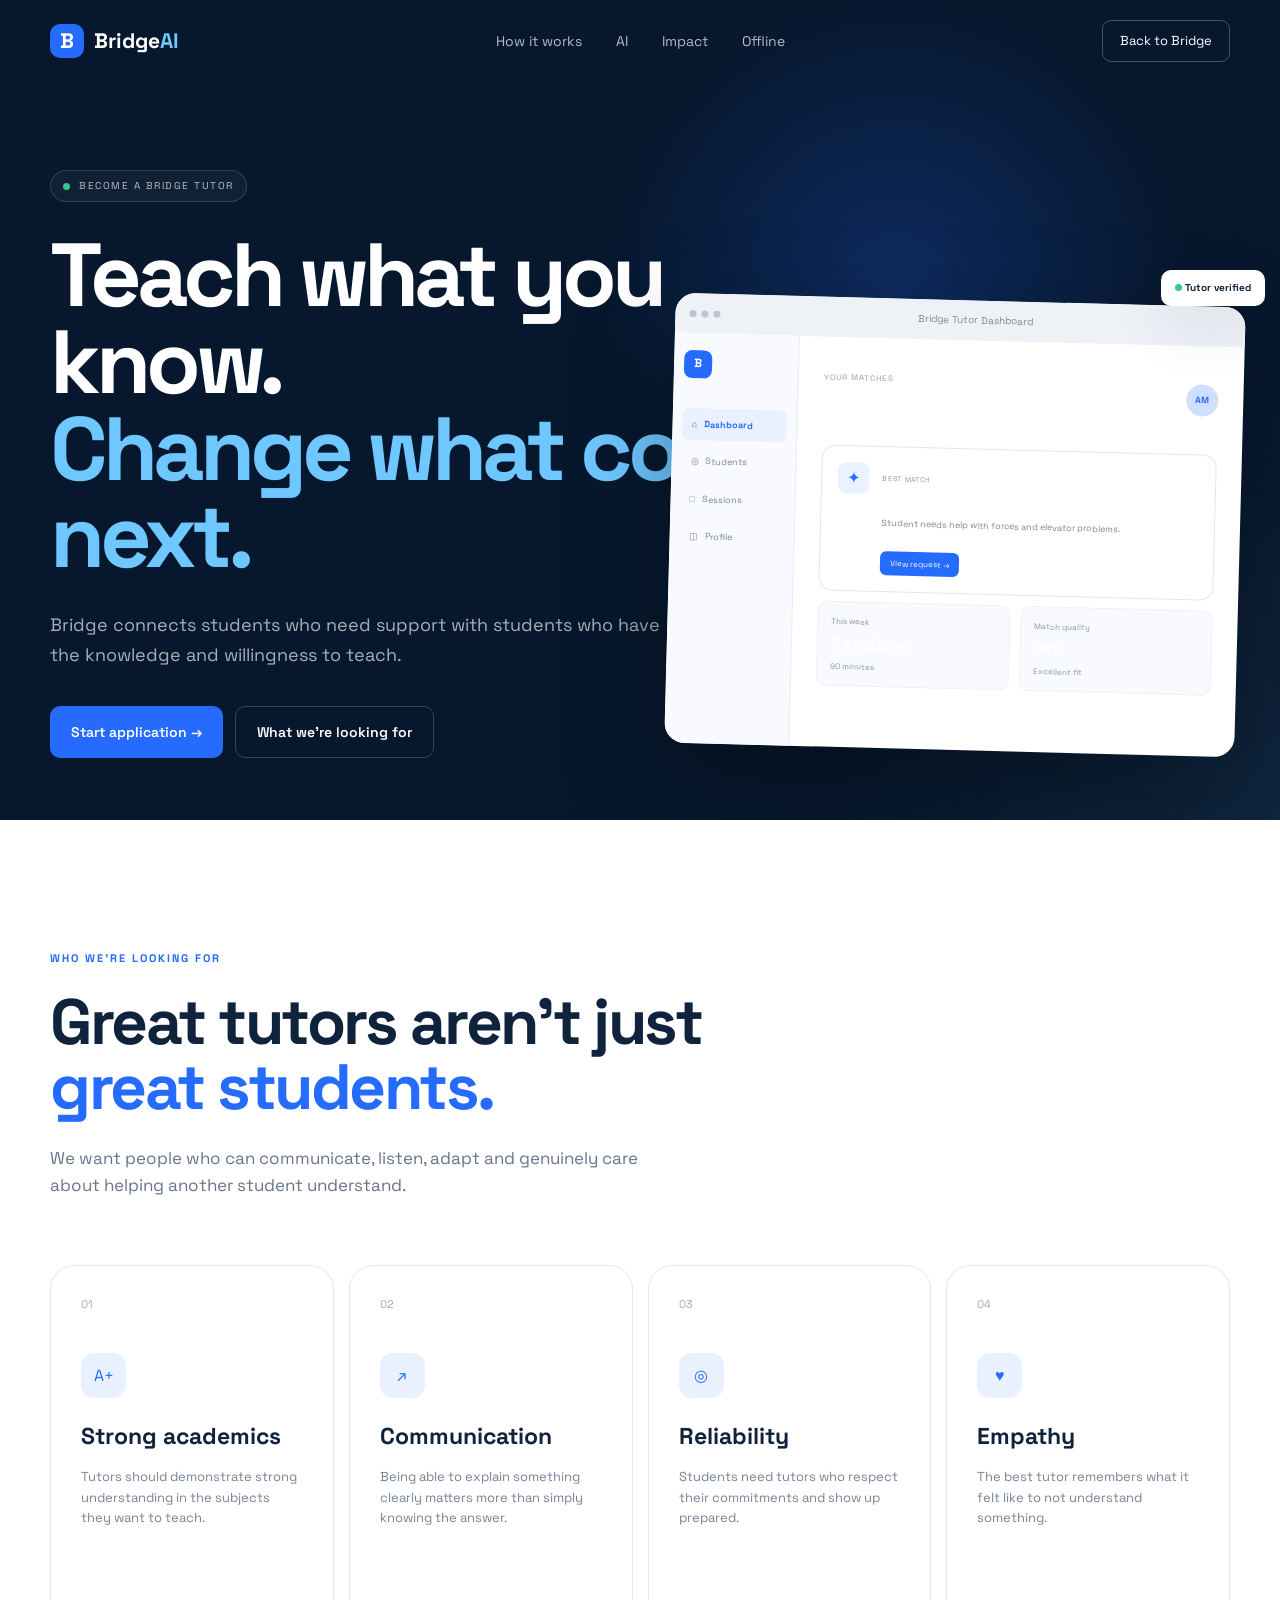
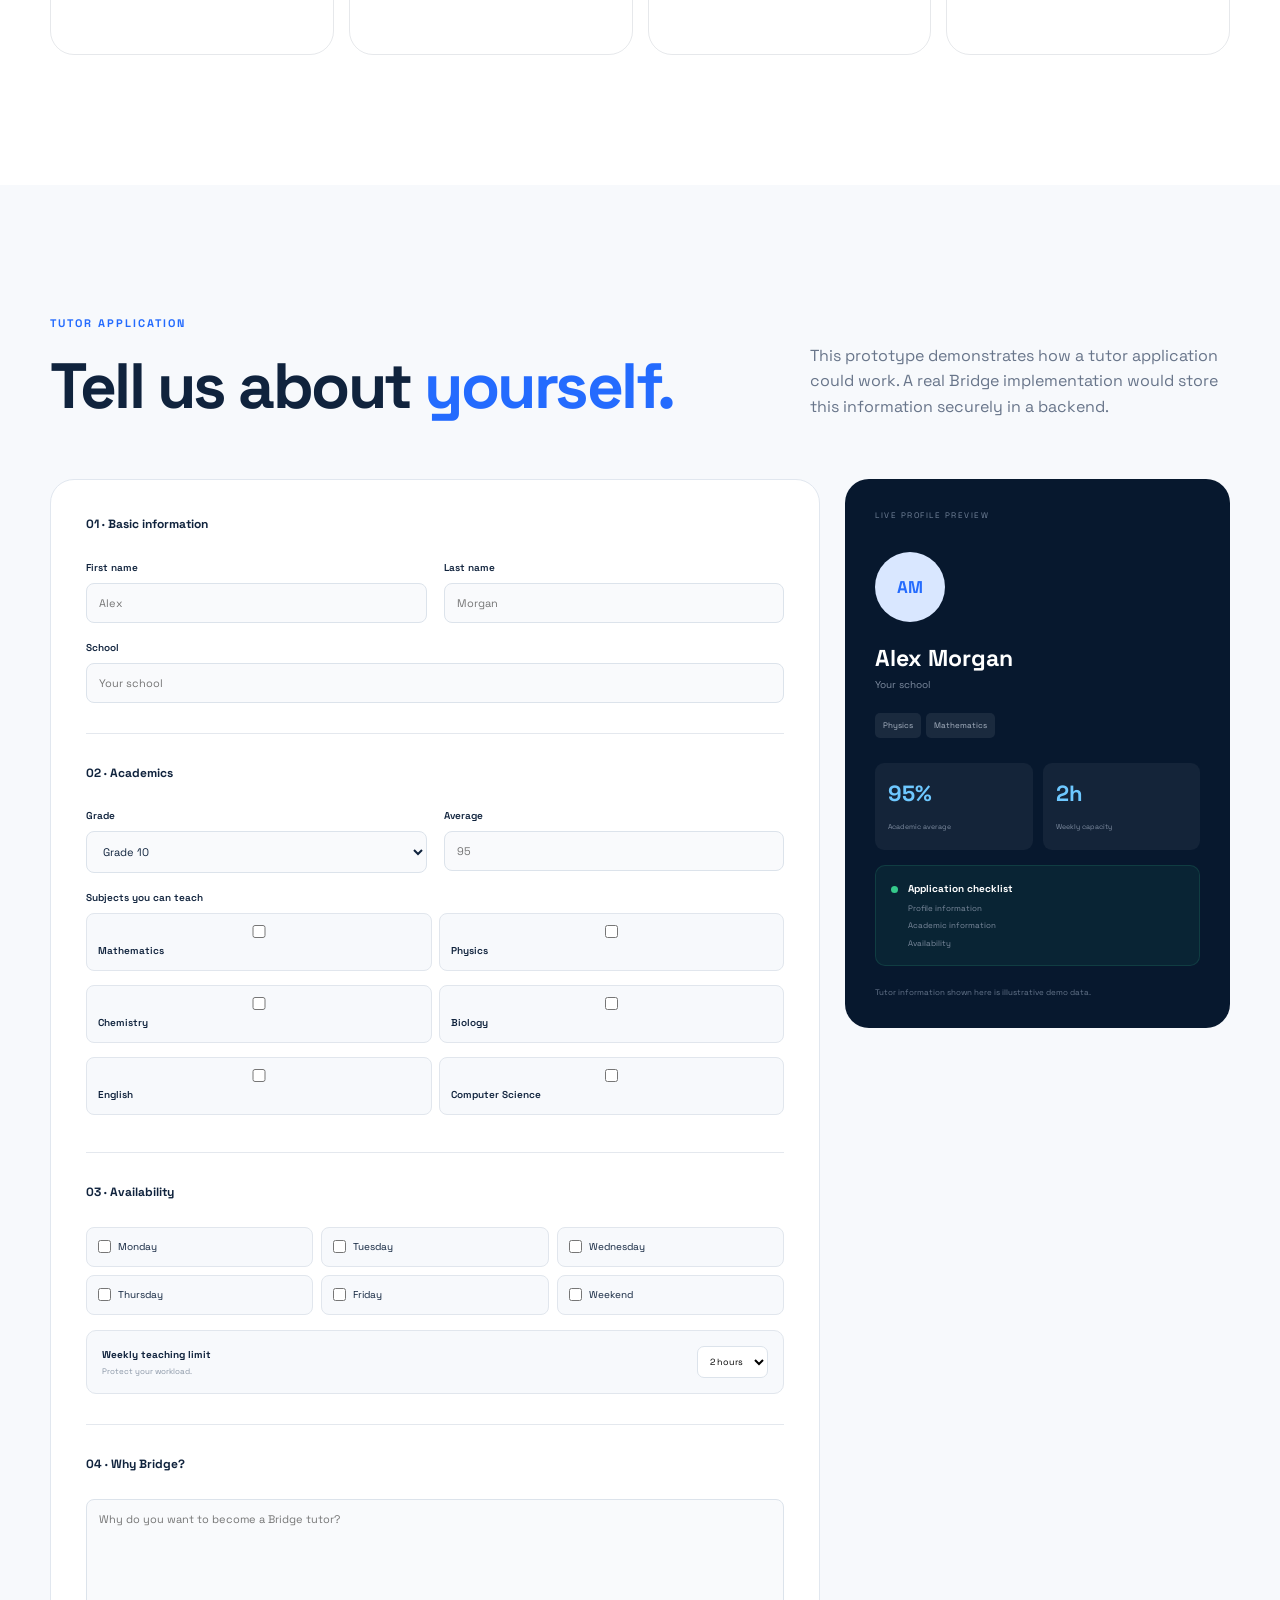
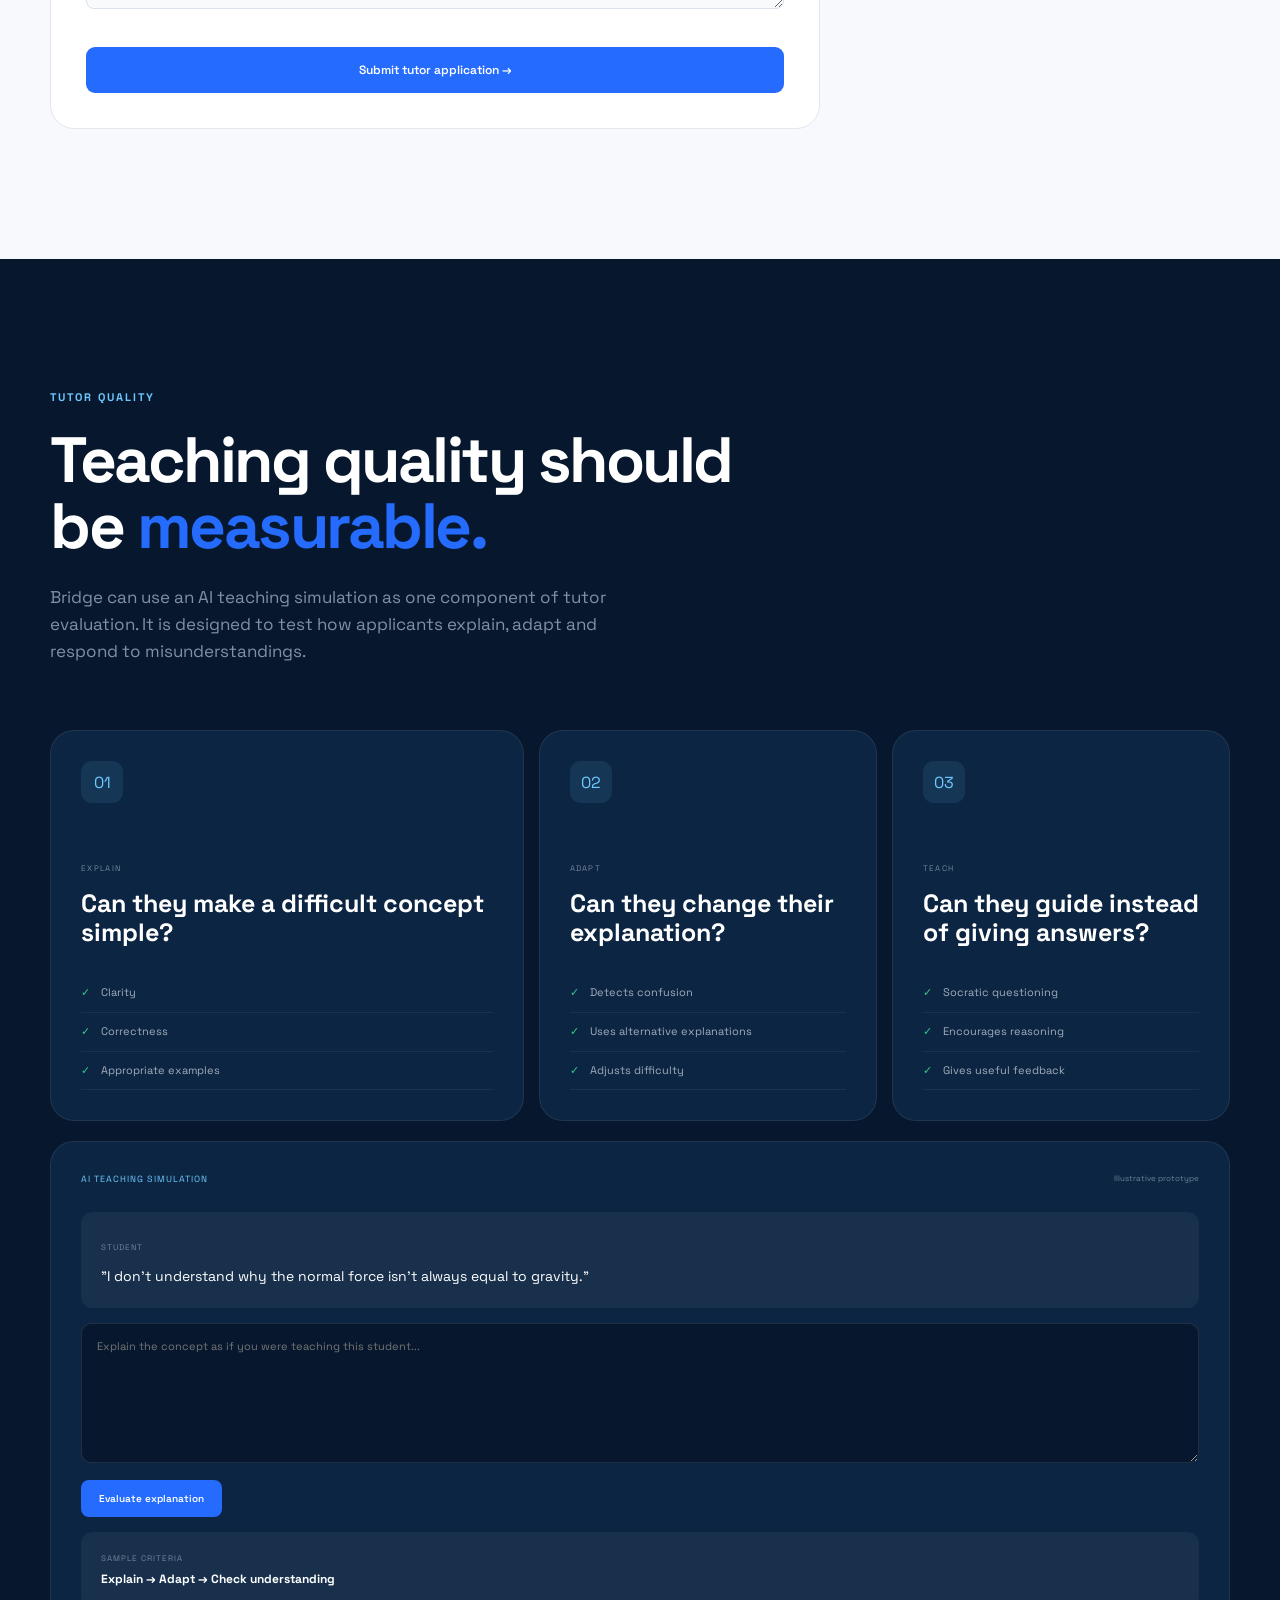
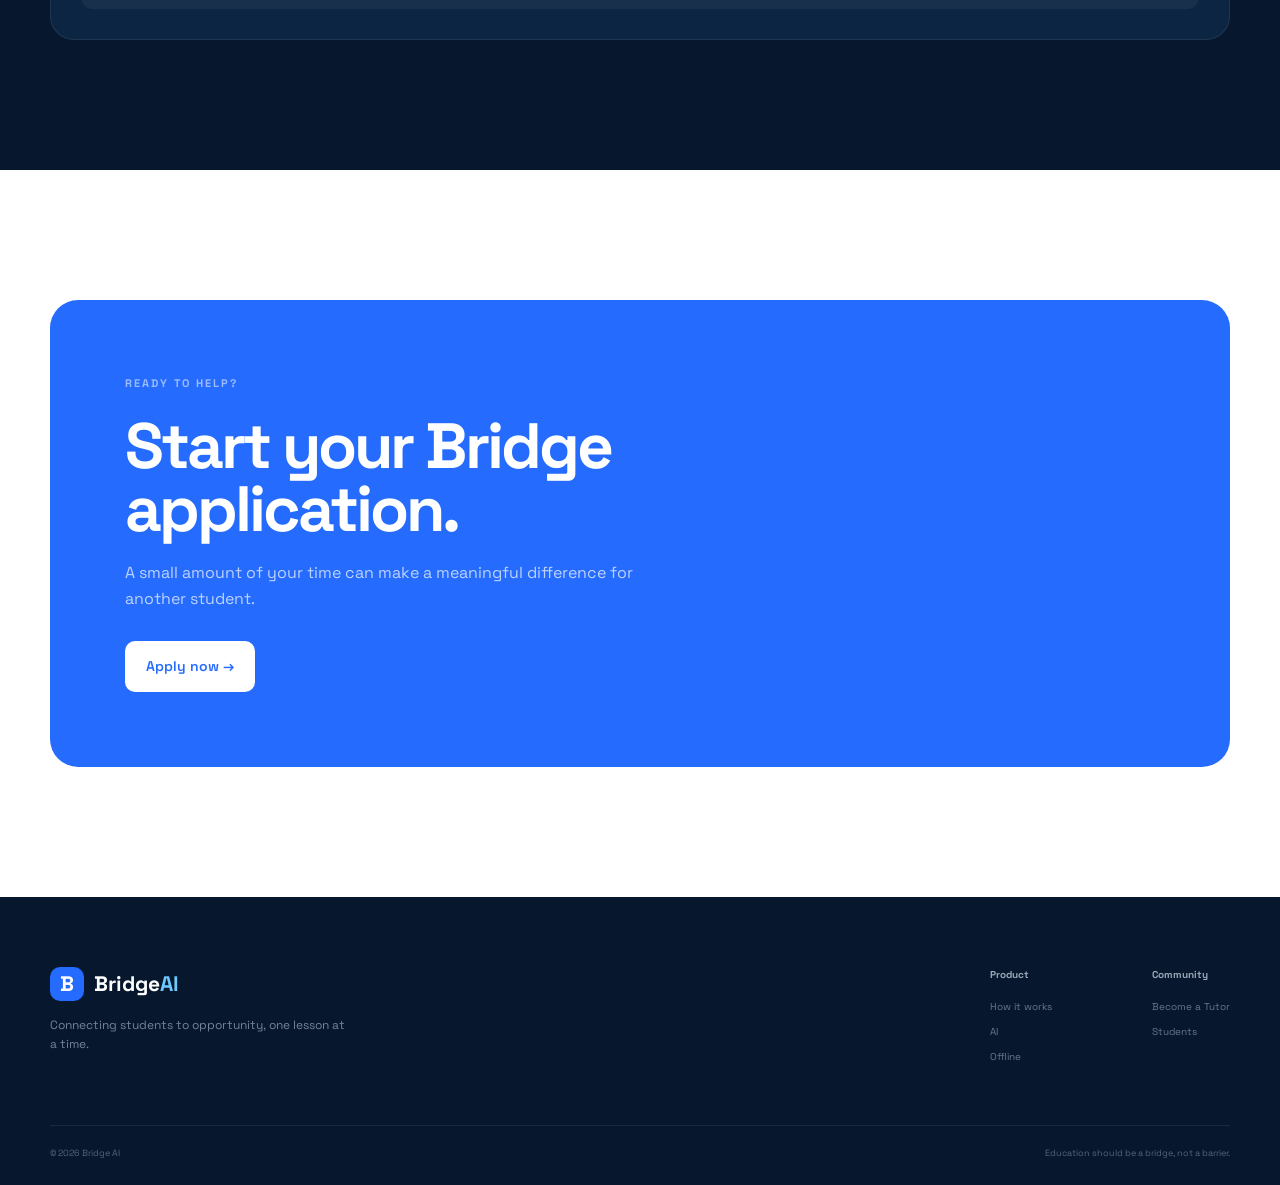
==== tutor.html @ e354f6a2 "v3" ====
<!DOCTYPE html>
<html lang="en">

<head>

    <meta charset="UTF-8">
    <meta
        name="viewport"
        content="width=device-width, initial-scale=1.0"
    >

    <title>Become a Bridge Tutor</title>

    <link
        rel="preconnect"
        href="https://fonts.googleapis.com"
    >

    <link
        rel="preconnect"
        href="https://fonts.gstatic.com"
        crossorigin
    >

    <link
        href="https://fonts.googleapis.com/css2?family=Space+Grotesk:wght@400;500;600;700&display=swap"
        rel="stylesheet"
    >

    <link rel="stylesheet" href="style.css">

</head>


<body class="tutor-page">


<!-- NAVBAR -->

<nav class="navbar">

    <div class="nav-container">

        <a href="index.html" class="logo">

            <div class="logo-mark">
                B
            </div>

            <span>
                Bridge<span class="logo-ai">AI</span>
            </span>

        </a>


        <div class="nav-links">

            <a href="index.html#how">
                How it works
            </a>

            <a href="index.html#ai">
                AI
            </a>

            <a href="index.html#impact">
                Impact
            </a>

            <a href="index.html#offline">
                Offline
            </a>

        </div>


        <a
            href="index.html"
            class="nav-button"
        >
            Back to Bridge
        </a>

    </div>

</nav>


<!-- TUTOR HERO -->

<section class="hero tutor-hero">

    <div class="hero-background"></div>

    <div class="hero-content">

        <div class="eyebrow">

            <span class="eyebrow-dot"></span>

            BECOME A BRIDGE TUTOR

        </div>


        <h1>

            Teach what you know.
            <span>Change what comes next.</span>

        </h1>


        <p class="hero-subtitle">

            Bridge connects students who need support
            with students who have the knowledge and
            willingness to teach.

        </p>


        <div class="hero-buttons">

            <a
                href="#application"
                class="button button-primary"
            >
                Start application →
            </a>

            <a
                href="#requirements"
                class="button button-secondary"
            >
                What we're looking for
            </a>

        </div>

    </div>


    <div class="hero-product">

        <div class="floating-label label-one">

            <span class="green-dot"></span>

            Tutor verified

        </div>


        <div class="app-window">

            <div class="window-header">

                <div class="window-dots">
                    <i></i>
                    <i></i>
                    <i></i>
                </div>

                <span>
                    Bridge Tutor Dashboard
                </span>

                <div></div>

            </div>


            <div class="dashboard">

                <aside class="sidebar">

                    <div class="side-logo">
                        B
                    </div>

                    <div class="side-item active">
                        <span>⌂</span>
                        Dashboard
                    </div>

                    <div class="side-item">
                        <span>◎</span>
                        Students
                    </div>

                    <div class="side-item">
                        <span>□</span>
                        Sessions
                    </div>

                    <div class="side-item">
                        <span>◫</span>
                        Profile
                    </div>

                </aside>


                <main class="dashboard-main">

                    <div class="dashboard-top">

                        <div>

                            <small>
                                YOUR MATCHES
                            </small>

                            <h3>
                                Students you can help
                            </h3>

                        </div>

                        <div class="avatar">
                            AM
                        </div>

                    </div>


                    <div class="question-card">

                        <div class="question-icon">
                            ✦
                        </div>

                        <div>

                            <small>
                                BEST MATCH
                            </small>

                            <h4>
                                Grade 10 Physics
                            </h4>

                            <p>
                                Student needs help with
                                forces and elevator problems.
                            </p>

                        </div>

                        <button>
                            View request →
                        </button>

                    </div>


                    <div class="mini-grid">

                        <div class="mini-card">

                            <span>
                                This week
                            </span>

                            <strong>
                                3 sessions
                            </strong>

                            <small>
                                90 minutes
                            </small>

                        </div>


                        <div class="mini-card">

                            <span>
                                Match quality
                            </span>

                            <strong>
                                94%
                            </strong>

                            <small>
                                Excellent fit
                            </small>

                        </div>

                    </div>

                </main>

            </div>

        </div>

    </div>

</section>


<!-- REQUIREMENTS -->

<section
    id="requirements"
    class="section"
>

    <div class="section-container">

        <div class="section-header">

            <div class="section-label">
                WHO WE'RE LOOKING FOR
            </div>

            <h2>
                Great tutors aren't
                just <span>great students.</span>
            </h2>

            <p>
                We want people who can communicate,
                listen, adapt and genuinely care about
                helping another student understand.
            </p>

        </div>


        <div class="workflow-grid">

            <div class="workflow-card">

                <div class="step-number">
                    01
                </div>

                <div class="workflow-icon">
                    A+
                </div>

                <h3>
                    Strong academics
                </h3>

                <p>
                    Tutors should demonstrate strong
                    understanding in the subjects they
                    want to teach.
                </p>

            </div>


            <div class="workflow-card">

                <div class="step-number">
                    02
                </div>

                <div class="workflow-icon">
                    ↗
                </div>

                <h3>
                    Communication
                </h3>

                <p>
                    Being able to explain something
                    clearly matters more than simply
                    knowing the answer.
                </p>

            </div>


            <div class="workflow-card">

                <div class="step-number">
                    03
                </div>

                <div class="workflow-icon">
                    ◎
                </div>

                <h3>
                    Reliability
                </h3>

                <p>
                    Students need tutors who respect
                    their commitments and show up
                    prepared.
                </p>

            </div>


            <div class="workflow-card">

                <div class="step-number">
                    04
                </div>

                <div class="workflow-icon">
                    ♥
                </div>

                <h3>
                    Empathy
                </h3>

                <p>
                    The best tutor remembers what it
                    felt like to not understand something.
                </p>

            </div>

        </div>

    </div>

</section>


<!-- APPLICATION -->

<section
    id="application"
    class="section"
    style="background:#f7f9fc;"
>

    <div class="section-container">

        <div class="split-heading">

            <div>

                <div class="section-label">
                    TUTOR APPLICATION
                </div>

                <h2>
                    Tell us about
                    <span>yourself.</span>
                </h2>

            </div>

            <p>
                This prototype demonstrates how a tutor
                application could work. A real Bridge
                implementation would store this information
                securely in a backend.
            </p>

        </div>


        <div class="tutor-application-layout">

            <form
                id="tutorForm"
                class="application-form"
            >

                <div class="form-section">

                    <div class="form-title">
                        01 · Basic information
                    </div>


                    <div class="form-grid">

                        <div class="form-field">

                            <label>
                                First name
                            </label>

                            <input
                                id="firstName"
                                type="text"
                                placeholder="Alex"
                                required
                            >

                        </div>


                        <div class="form-field">

                            <label>
                                Last name
                            </label>

                            <input
                                id="lastName"
                                type="text"
                                placeholder="Morgan"
                                required
                            >

                        </div>


                        <div class="form-field full">

                            <label>
                                School
                            </label>

                            <input
                                id="school"
                                type="text"
                                placeholder="Your school"
                                required
                            >

                        </div>

                    </div>

                </div>


                <div class="form-section">

                    <div class="form-title">
                        02 · Academics
                    </div>


                    <div class="form-grid">

                        <div class="form-field">

                            <label>
                                Grade
                            </label>

                            <select id="grade">

                                <option>
                                    Grade 9
                                </option>

                                <option selected>
                                    Grade 10
                                </option>

                                <option>
                                    Grade 11
                                </option>

                                <option>
                                    Grade 12
                                </option>

                                <option>
                                    University
                                </option>

                            </select>

                        </div>


                        <div class="form-field">

                            <label>
                                Average
                            </label>

                            <input
                                id="average"
                                type="number"
                                min="0"
                                max="100"
                                placeholder="95"
                                required
                            >

                        </div>


                        <div class="form-field full">

                            <label>
                                Subjects you can teach
                            </label>

                            <div class="checkbox-grid">

                                <label class="check">
                                    <input
                                        type="checkbox"
                                        value="Mathematics"
                                    >
                                    Mathematics
                                </label>

                                <label class="check">
                                    <input
                                        type="checkbox"
                                        value="Physics"
                                    >
                                    Physics
                                </label>

                                <label class="check">
                                    <input
                                        type="checkbox"
                                        value="Chemistry"
                                    >
                                    Chemistry
                                </label>

                                <label class="check">
                                    <input
                                        type="checkbox"
                                        value="Biology"
                                    >
                                    Biology
                                </label>

                                <label class="check">
                                    <input
                                        type="checkbox"
                                        value="English"
                                    >
                                    English
                                </label>

                                <label class="check">
                                    <input
                                        type="checkbox"
                                        value="Computer Science"
                                    >
                                    Computer Science
                                </label>

                            </div>

                        </div>

                    </div>

                </div>


                <div class="form-section">

                    <div class="form-title">
                        03 · Availability
                    </div>


                    <div class="availability-grid">

                        <label class="availability">
                            <input type="checkbox">
                            <span>Monday</span>
                        </label>

                        <label class="availability">
                            <input type="checkbox">
                            <span>Tuesday</span>
                        </label>

                        <label class="availability">
                            <input type="checkbox">
                            <span>Wednesday</span>
                        </label>

                        <label class="availability">
                            <input type="checkbox">
                            <span>Thursday</span>
                        </label>

                        <label class="availability">
                            <input type="checkbox">
                            <span>Friday</span>
                        </label>

                        <label class="availability">
                            <input type="checkbox">
                            <span>Weekend</span>
                        </label>

                    </div>


                    <div class="limit-box">

                        <div>
                            <strong>
                                Weekly teaching limit
                            </strong>

                            <span>
                                Protect your workload.
                            </span>
                        </div>

                        <select id="weeklyLimit">

                            <option>
                                1 hour
                            </option>

                            <option selected>
                                2 hours
                            </option>

                            <option>
                                3 hours
                            </option>

                            <option>
                                5 hours
                            </option>

                        </select>

                    </div>

                </div>


                <div class="form-section">

                    <div class="form-title">
                        04 · Why Bridge?
                    </div>

                    <textarea
                        id="motivation"
                        rows="6"
                        placeholder="Why do you want to become a Bridge tutor?"
                        required
                    ></textarea>

                </div>


                <button
                    type="submit"
                    class="submit-button"
                >
                    Submit tutor application →
                </button>

            </form>


            <!-- LIVE PROFILE -->

            <aside class="profile-preview">

                <div class="preview-label">
                    LIVE PROFILE PREVIEW
                </div>


                <div class="preview-avatar">
                    AM
                </div>


                <h3 id="previewName">
                    Alex Morgan
                </h3>

                <p id="previewSchool">
                    Your school
                </p>


                <div class="preview-tags">

                    <span>
                        Physics
                    </span>

                    <span>
                        Mathematics
                    </span>

                </div>


                <div class="preview-stats">

                    <div>
                        <strong id="previewAverage">
                            95%
                        </strong>

                        <span>
                            Academic average
                        </span>
                    </div>


                    <div>
                        <strong>
                            2h
                        </strong>

                        <span>
                            Weekly capacity
                        </span>
                    </div>

                </div>


                <div class="verification-box">

                    <span class="green-dot"></span>

                    <div>

                        <strong>
                            Application checklist
                        </strong>

                        <small>
                            Profile information
                        </small>

                        <small>
                            Academic information
                        </small>

                        <small>
                            Availability
                        </small>

                    </div>

                </div>


                <div class="preview-note">

                    Tutor information shown here is
                    illustrative demo data.

                </div>

            </aside>

        </div>

    </div>

</section>


<!-- AI ASSESSMENT -->

<section class="ai-section section">

    <div class="section-container">

        <div class="section-header">

            <div class="section-label">
                TUTOR QUALITY
            </div>

            <h2>
                Teaching quality
                should be <span>measurable.</span>
            </h2>

            <p>
                Bridge can use an AI teaching simulation
                as one component of tutor evaluation.
                It is designed to test how applicants explain,
                adapt and respond to misunderstandings.
            </p>

        </div>


        <div class="ai-grid">

            <div class="ai-card">

                <div class="ai-card-icon">
                    01
                </div>

                <small>
                    EXPLAIN
                </small>

                <h3>
                    Can they make a difficult concept simple?
                </h3>

                <ul class="feature-list">

                    <li>
                        Clarity
                    </li>

                    <li>
                        Correctness
                    </li>

                    <li>
                        Appropriate examples
                    </li>

                </ul>

            </div>


            <div class="ai-card">

                <div class="ai-card-icon">
                    02
                </div>

                <small>
                    ADAPT
                </small>

                <h3>
                    Can they change their explanation?
                </h3>

                <ul class="feature-list">

                    <li>
                        Detects confusion
                    </li>

                    <li>
                        Uses alternative explanations
                    </li>

                    <li>
                        Adjusts difficulty
                    </li>

                </ul>

            </div>


            <div class="ai-card">

                <div class="ai-card-icon">
                    03
                </div>

                <small>
                    TEACH
                </small>

                <h3>
                    Can they guide instead of giving answers?
                </h3>

                <ul class="feature-list">

                    <li>
                        Socratic questioning
                    </li>

                    <li>
                        Encourages reasoning
                    </li>

                    <li>
                        Gives useful feedback
                    </li>

                </ul>

            </div>

        </div>


        <div class="tutor-simulation">

            <div class="simulation-header">

                <span>
                    AI TEACHING SIMULATION
                </span>

                <small>
                    Illustrative prototype
                </small>

            </div>


            <div class="simulation-question">

                <small>
                    STUDENT
                </small>

                <p>
                    "I don't understand why the normal force
                    isn't always equal to gravity."
                </p>

            </div>


            <div class="simulation-input">

                <textarea
                    id="teachingAnswer"
                    placeholder="Explain the concept as if you were teaching this student..."
                ></textarea>

                <button id="evaluateTeaching">
                    Evaluate explanation
                </button>

            </div>


            <div
                id="evaluationResult"
                class="evaluation-result"
            >

                <div>
                    <span>
                        SAMPLE CRITERIA
                    </span>

                    <strong>
                        Explain → Adapt → Check understanding
                    </strong>
                </div>

            </div>

        </div>

    </div>

</section>


<!-- FINAL CTA -->

<section class="tutor-cta section">

    <div class="section-container">

        <div class="cta-box">

            <div class="cta-content">

                <div class="section-label">
                    READY TO HELP?
                </div>

                <h2>
                    Start your
                    <span>Bridge application.</span>
                </h2>

                <p>
                    A small amount of your time can make
                    a meaningful difference for another student.
                </p>

                <a
                    href="#application"
                    class="button button-light"
                >
                    Apply now →
                </a>

            </div>

        </div>

    </div>

</section>


<footer>

    <div class="footer-container">

        <div class="footer-brand">

            <a
                href="index.html"
                class="logo"
            >

                <div class="logo-mark">
                    B
                </div>

                <span>
                    Bridge<span class="logo-ai">AI</span>
                </span>

            </a>

            <p>
                Connecting students to opportunity,
                one lesson at a time.
            </p>

        </div>


        <div class="footer-links">

            <div>

                <strong>
                    Product
                </strong>

                <a href="index.html#how">
                    How it works
                </a>

                <a href="index.html#ai">
                    AI
                </a>

                <a href="index.html#offline">
                    Offline
                </a>

            </div>


            <div>

                <strong>
                    Community
                </strong>

                <a href="#application">
                    Become a Tutor
                </a>

                <a href="index.html">
                    Students
                </a>

            </div>

        </div>

    </div>


    <div class="footer-bottom">

        <span>
            © 2026 Bridge AI
        </span>

        <span>
            Education should be a bridge, not a barrier.
        </span>

    </div>

</footer>


<script src="tutor.js"></script>

</body>

</html>
---- style.css ----
:root {
    --navy: #07182e;
    --navy-2: #0b2340;
    --blue: #246bfe;
    --blue-light: #e9f1ff;
    --cyan: #6ec8ff;
    --white: #ffffff;
    --off-white: #f6f8fc;
    --gray: #68758a;
    --gray-light: #dfe5ee;
    --green: #35c98b;
    --text: #10233d;
    --border: rgba(15, 35, 60, 0.1);

    --radius: 24px;
    --shadow: 0 20px 60px rgba(8, 28, 55, 0.1);
}

* {
    box-sizing: border-box;
    margin: 0;
    padding: 0;
}

html {
    scroll-behavior: smooth;
}

body {
    font-family: "Space Grotesk", sans-serif;
    color: var(--text);
    background: var(--white);
    line-height: 1.6;
}

a {
    text-decoration: none;
    color: inherit;
}

button {
    font-family: inherit;
}

.section {
    padding: 130px 0;
}

.section-container {
    width: min(1180px, calc(100% - 48px));
    margin: 0 auto;
}

.section-label {
    font-size: 11px;
    font-weight: 700;
    letter-spacing: 2px;
    color: var(--blue);
    margin-bottom: 22px;
}

.section-header {
    max-width: 720px;
    margin-bottom: 65px;
}

.section-header.center {
    text-align: center;
    margin-left: auto;
    margin-right: auto;
}

.section-header h2,
.split-heading h2,
.language-heading h2 {
    font-size: clamp(38px, 5vw, 64px);
    line-height: 1.02;
    letter-spacing: -2.5px;
}

h2 span {
    color: var(--blue);
}

.section-header p {
    margin-top: 25px;
    color: var(--gray);
    font-size: 17px;
    max-width: 600px;
}


/* NAVBAR */

.navbar {
    height: 82px;
    position: absolute;
    width: 100%;
    top: 0;
    z-index: 20;
}

.nav-container {
    width: min(1180px, calc(100% - 48px));
    margin: auto;
    height: 100%;
    display: flex;
    align-items: center;
    justify-content: space-between;
}

.logo {
    display: flex;
    align-items: center;
    gap: 10px;
    font-size: 21px;
    font-weight: 700;
    color: white;
}

.logo-mark {
    width: 34px;
    height: 34px;
    border-radius: 10px;
    display: grid;
    place-items: center;
    background: var(--blue);
    color: white;
    font-weight: 700;
}

.logo-ai {
    color: var(--cyan);
}

.nav-links {
    display: flex;
    gap: 34px;
    color: rgba(255,255,255,.7);
    font-size: 14px;
}

.nav-links a:hover {
    color: white;
}

.nav-button {
    border: 1px solid rgba(255,255,255,.25);
    color: white;
    padding: 10px 17px;
    border-radius: 9px;
    font-size: 13px;
    transition: .2s;
}

.nav-button:hover {
    background: white;
    color: var(--navy);
}


/* HERO */

.hero {
    min-height: 900px;
    position: relative;
    overflow: hidden;
    background: var(--navy);
    color: white;
    padding-top: 170px;
}

.hero-background {
    position: absolute;
    inset: 0;
    opacity: .55;
    background:
        radial-gradient(circle at 70% 35%, rgba(36,107,254,.45), transparent 28%),
        radial-gradient(circle at 100% 100%, rgba(110,200,255,.15), transparent 30%);
}

.hero-content {
    width: min(1180px, calc(100% - 48px));
    margin: auto;
    position: relative;
    z-index: 2;
}

.eyebrow {
    display: inline-flex;
    align-items: center;
    gap: 9px;
    padding: 7px 12px;
    border-radius: 100px;
    border: 1px solid rgba(255,255,255,.15);
    background: rgba(255,255,255,.04);
    font-size: 10px;
    letter-spacing: 1.5px;
    color: rgba(255,255,255,.7);
}

.eyebrow-dot,
.green-dot {
    width: 7px;
    height: 7px;
    border-radius: 50%;
    background: var(--green);
    display: inline-block;
}

.hero h1 {
    font-size: clamp(58px, 7vw, 92px);
    max-width: 850px;
    line-height: .97;
    letter-spacing: -5px;
    margin: 30px 0;
}

.hero h1 span {
    color: var(--cyan);
    display: block;
}

.hero-subtitle {
    max-width: 610px;
    color: rgba(255,255,255,.65);
    font-size: 18px;
    line-height: 1.7;
}

.hero-buttons {
    display: flex;
    gap: 12px;
    margin-top: 35px;
}

.button {
    display: inline-flex;
    align-items: center;
    gap: 12px;
    padding: 14px 21px;
    border-radius: 10px;
    font-weight: 600;
    font-size: 14px;
    transition: .2s;
}

.button-primary {
    background: var(--blue);
    color: white;
}

.button-primary:hover {
    transform: translateY(-2px);
    box-shadow: 0 10px 30px rgba(36,107,254,.35);
}

.button-secondary {
    border: 1px solid rgba(255,255,255,.18);
    color: white;
}

.button-secondary:hover {
    background: rgba(255,255,255,.08);
}

.hero-stats {
    display: flex;
    gap: 45px;
    margin-top: 75px;
}

.hero-stats div {
    display: flex;
    flex-direction: column;
}

.hero-stats strong {
    font-size: 22px;
}

.hero-stats span {
    color: rgba(255,255,255,.45);
    font-size: 11px;
    margin-top: 3px;
}


/* HERO PRODUCT */

.hero-product {
    position: absolute;
    z-index: 3;
    width: 570px;
    right: max(40px, calc((100vw - 1180px) / 2 - 40px));
    top: 300px;
}

.app-window {
    border-radius: 20px;
    overflow: hidden;
    background: white;
    box-shadow: 0 35px 100px rgba(0,0,0,.35);
    transform: rotate(1.5deg);
}

.window-header {
    height: 40px;
    background: #eef2f7;
    display: flex;
    align-items: center;
    justify-content: space-between;
    padding: 0 14px;
    color: #7b8798;
    font-size: 10px;
}

.window-dots {
    display: flex;
    gap: 5px;
}

.window-dots i {
    width: 7px;
    height: 7px;
    border-radius: 50%;
    background: #bbc4d0;
}

.dashboard {
    display: flex;
    min-height: 410px;
}

.sidebar {
    width: 125px;
    background: #f8faff;
    border-right: 1px solid #e8edf3;
    padding: 17px 10px;
}

.side-logo {
    width: 28px;
    height: 28px;
    background: var(--blue);
    border-radius: 8px;
    color: white;
    display: grid;
    place-items: center;
    font-size: 12px;
    font-weight: bold;
    margin-bottom: 30px;
}

.side-item {
    padding: 9px;
    display: flex;
    gap: 7px;
    align-items: center;
    font-size: 9px;
    color: #788497;
    margin-bottom: 5px;
    border-radius: 7px;
}

.side-item.active {
    color: var(--blue);
    background: #e9f1ff;
    font-weight: bold;
}

.dashboard-main {
    padding: 25px;
    flex: 1;
}

.dashboard-top {
    display: flex;
    justify-content: space-between;
    align-items: center;
}

.dashboard-top small {
    font-size: 8px;
    letter-spacing: 1px;
    color: #96a0af;
}

.dashboard-top h3 {
    font-size: 19px;
    margin-top: 2px;
}

.avatar {
    width: 32px;
    height: 32px;
    border-radius: 50%;
    background: #cfe0ff;
    color: var(--blue);
    display: grid;
    place-items: center;
    font-size: 9px;
    font-weight: bold;
}

.question-card {
    margin-top: 25px;
    border: 1px solid #dfe7f3;
    border-radius: 14px;
    padding: 16px;
    display: grid;
    grid-template-columns: 34px 1fr;
    gap: 10px;
}

.question-icon {
    width: 31px;
    height: 31px;
    border-radius: 8px;
    background: #eaf1ff;
    color: var(--blue);
    display: grid;
    place-items: center;
}

.question-card small {
    font-size: 7px;
    color: #8d99aa;
    letter-spacing: .7px;
}

.question-card h4 {
    font-size: 13px;
    margin-top: 3px;
}

.question-card p {
    font-size: 9px;
    color: #7b8798;
    margin-top: 4px;
}

.question-card button {
    grid-column: 2;
    margin-top: 10px;
    border: 0;
    background: var(--blue);
    color: white;
    padding: 7px 10px;
    border-radius: 6px;
    font-size: 8px;
    width: fit-content;
}

.mini-grid {
    display: grid;
    grid-template-columns: 1fr 1fr;
    gap: 10px;
    margin-top: 10px;
}

.mini-card {
    background: #f8faff;
    border: 1px solid #edf1f6;
    border-radius: 10px;
    padding: 13px;
}

.mini-card span,
.mini-card small {
    display: block;
    color: #8b96a5;
    font-size: 8px;
}

.mini-card strong {
    display: block;
    margin: 4px 0;
    font-size: 15px;
}

.floating-label {
    position: absolute;
    background: white;
    color: var(--text);
    padding: 10px 14px;
    border-radius: 10px;
    box-shadow: var(--shadow);
    font-size: 10px;
    font-weight: bold;
    z-index: 5;
}

.label-one {
    right: -25px;
    top: -30px;
}


/* PROBLEM */

.problem {
    background: var(--off-white);
}

.problem-grid {
    display: grid;
    grid-template-columns: 1fr 1fr;
    gap: 100px;
}

.problem-grid h2 {
    font-size: clamp(40px, 5vw, 62px);
    line-height: 1.03;
    letter-spacing: -3px;
}

.problem-grid h2 span {
    display: block;
    color: var(--blue);
}

.problem-text {
    padding-top: 10px;
    color: var(--gray);
    font-size: 16px;
}

.problem-text p {
    margin-bottom: 22px;
}

.stat-strip {
    border-top: 1px solid #dce3ec;
    margin-top: 80px;
    padding-top: 30px;
    display: grid;
    grid-template-columns: repeat(3, 1fr);
}

.big-stat {
    display: flex;
    flex-direction: column;
    border-right: 1px solid #dce3ec;
    padding-left: 20px;
}

.big-stat:first-child {
    padding-left: 0;
}

.big-stat:last-child {
    border: 0;
}

.big-stat strong {
    font-size: 38px;
    letter-spacing: -1px;
}

.big-stat span {
    color: var(--gray);
    font-size: 12px;
}


/* WORKFLOW */

.workflow {
    background: white;
}

.workflow-grid {
    display: grid;
    grid-template-columns: repeat(4, 1fr);
    gap: 15px;
}

.workflow-card {
    padding: 30px;
    border: 1px solid var(--border);
    border-radius: var(--radius);
    min-height: 390px;
    transition: .2s;
}

.workflow-card:hover {
    transform: translateY(-5px);
    box-shadow: var(--shadow);
}

.workflow-card.featured {
    background: var(--navy);
    color: white;
}

.step-number {
    font-size: 11px;
    color: #9ba7b7;
}

.workflow-icon {
    margin-top: 40px;
    width: 45px;
    height: 45px;
    border-radius: 13px;
    display: grid;
    place-items: center;
    background: var(--blue-light);
    color: var(--blue);
}

.featured .workflow-icon {
    background: rgba(255,255,255,.1);
}

.workflow-card h3 {
    margin-top: 20px;
    font-size: 23px;
}

.workflow-card > p {
    color: #778397;
    font-size: 13px;
    margin-top: 12px;
}

.featured > p {
    color: rgba(255,255,255,.6);
}

.workflow-example {
    margin-top: 28px;
    border-top: 1px solid var(--border);
    padding-top: 15px;
}

.featured .workflow-example {
    border-color: rgba(255,255,255,.12);
}

.workflow-example small {
    color: #8b97a9;
    display: block;
    font-size: 8px;
    letter-spacing: 1px;
}

.workflow-example strong {
    display: block;
    font-size: 11px;
    margin-top: 5px;
}

.match-score {
    margin-top: 35px;
    display: flex;
    justify-content: space-between;
    align-items: center;
}

.match-score span {
    color: rgba(255,255,255,.55);
    font-size: 10px;
}

.match-score strong {
    font-size: 35px;
    color: var(--cyan);
}


/* MATCHING */

.matching {
    background: #f7f9fc;
}

.split-heading {
    display: grid;
    grid-template-columns: 1fr 420px;
    gap: 100px;
    align-items: end;
    margin-bottom: 60px;
}

.split-heading p {
    color: var(--gray);
    font-size: 16px;
}

.matching-layout {
    display: grid;
    grid-template-columns: 1fr 1.1fr;
    gap: 50px;
}

.matching-factors {
    border-top: 1px solid var(--border);
}

.factor {
    display: grid;
    grid-template-columns: 40px 1fr auto;
    gap: 15px;
    align-items: center;
    padding: 20px 0;
    border-bottom: 1px solid var(--border);
}

.factor-number {
    color: #9ca8b8;
    font-size: 11px;
}

.factor strong {
    font-size: 14px;
}

.factor p {
    color: var(--gray);
    font-size: 11px;
    margin-top: 2px;
}

.factor b {
    font-size: 9px;
    color: var(--blue);
    padding: 5px 8px;
    border-radius: 50px;
    background: var(--blue-light);
}

.factor.active {
    padding-left: 14px;
    padding-right: 14px;
    background: white;
    border-radius: 12px;
    margin: 4px 0;
    box-shadow: 0 8px 30px rgba(0,0,0,.04);
}

.match-dashboard {
    background: var(--navy);
    color: white;
    padding: 28px;
    border-radius: var(--radius);
    box-shadow: var(--shadow);
}

.match-dashboard-header {
    display: flex;
    justify-content: space-between;
    align-items: start;
    margin-bottom: 25px;
}

.match-dashboard-header small {
    color: #8190a3;
    font-size: 8px;
    letter-spacing: 1px;
}

.match-dashboard-header h3 {
    font-size: 20px;
    margin-top: 4px;
}

.request-status {
    font-size: 8px;
    color: var(--green);
    border: 1px solid rgba(53,201,139,.3);
    padding: 6px 9px;
    border-radius: 50px;
}

.tutor-result {
    display: grid;
    grid-template-columns: 40px 1fr 55px;
    gap: 12px;
    align-items: center;
    padding: 14px;
    margin-top: 9px;
    border: 1px solid rgba(255,255,255,.08);
    border-radius: 11px;
}

.tutor-result.best {
    background: rgba(255,255,255,.07);
    border-color: rgba(110,200,255,.3);
}

.tutor-avatar {
    width: 38px;
    height: 38px;
    border-radius: 50%;
    display: grid;
    place-items: center;
    background: #d5e4ff;
    color: var(--blue);
    font-size: 9px;
    font-weight: bold;
}

.avatar-two {
    background: #d9f4e9;
    color: #16855b;
}

.avatar-three {
    background: #f4e2cf;
    color: #9a5d23;
}

.tutor-info strong {
    display: block;
    font-size: 12px;
}

.tutor-info > span {
    display: block;
    color: #8390a3;
    font-size: 9px;
    margin-top: 2px;
}

.tutor-tags {
    display: flex;
    flex-wrap: wrap;
    gap: 4px;
    margin-top: 6px;
}

.tutor-tags i {
    font-style: normal;
    font-size: 7px;
    padding: 3px 5px;
    border-radius: 4px;
    background: rgba(255,255,255,.07);
    color: #98a6b7;
}

.score {
    text-align: right;
}

.score strong {
    display: block;
    color: var(--cyan);
    font-size: 17px;
}

.score span {
    color: #6f7c8f;
    font-size: 8px;
}

.allocation {
    margin-top: 18px;
    display: flex;
    justify-content: space-between;
    border-top: 1px solid rgba(255,255,255,.1);
    padding-top: 15px;
}

.allocation span {
    color: #778497;
    font-size: 9px;
}

.allocation strong {
    font-size: 9px;
}


/* AI */

.ai-section {
    background: var(--navy);
    color: white;
}

.ai-section .section-label {
    color: var(--cyan);
}

.ai-section .section-header p {
    color: #8290a3;
}

.ai-grid {
    display: grid;
    grid-template-columns: 1.4fr 1fr 1fr;
    gap: 15px;
}

.ai-card {
    background: #0c2542;
    border: 1px solid rgba(255,255,255,.08);
    border-radius: var(--radius);
    padding: 30px;
    min-height: 390px;
}

.ai-card.large {
    grid-row: span 1;
}

.ai-card-icon {
    width: 42px;
    height: 42px;
    display: grid;
    place-items: center;
    border-radius: 11px;
    background: rgba(110,200,255,.1);
    color: var(--cyan);
    margin-bottom: 50px;
}

.ai-card small {
    font-size: 8px;
    color: #738399;
    letter-spacing: 1.3px;
}

.ai-card h3 {
    font-size: 25px;
    line-height: 1.15;
    margin-top: 10px;
}

.ai-card > p {
    color: #8390a3;
    font-size: 12px;
    margin-top: 12px;
}

.lesson-preview {
    margin-top: 25px;
    border-top: 1px solid rgba(255,255,255,.08);
}

.lesson-preview div {
    display: flex;
    gap: 12px;
    padding: 10px 0;
    border-bottom: 1px solid rgba(255,255,255,.06);
}

.lesson-preview span {
    color: var(--cyan);
    font-size: 9px;
}

.lesson-preview p {
    font-size: 10px;
    color: #a0adbd;
}

.feature-list {
    list-style: none;
    margin-top: 28px;
}

.feature-list li {
    font-size: 11px;
    color: #a2adbc;
    padding: 10px 0;
    border-bottom: 1px solid rgba(255,255,255,.06);
}

.feature-list li::before {
    content: "✓";
    color: var(--green);
    margin-right: 8px;
}

.delta-card {
    margin-top: 15px;
    padding: 40px;
    background: white;
    color: var(--text);
    border-radius: var(--radius);
    display: flex;
    align-items: center;
    justify-content: space-between;
}

.delta-label {
    font-size: 8px;
    letter-spacing: 1.5px;
    color: var(--blue);
}

.delta-card h3 {
    font-size: 24px;
    line-height: 1.2;
    max-width: 500px;
    margin-top: 8px;
}

.delta-visual {
    display: flex;
    align-items: center;
    gap: 18px;
}

.delta-point {
    display: flex;
    flex-direction: column;
}

.delta-point span {
    font-size: 9px;
    color: #8793a3;
}

.delta-point strong {
    font-size: 34px;
}

.delta-line {
    width: 110px;
    height: 3px;
    background: #e3e8ef;
}

.delta-line div {
    width: 100%;
    height: 100%;
    background: var(--blue);
}


/* DEMO */

.demo {
    background: #f7f9fc;
}

.demo-tabs {
    display: flex;
    justify-content: center;
    gap: 5px;
    margin-bottom: 35px;
}

.demo-tab {
    border: 1px solid #dce3ed;
    background: white;
    padding: 10px 20px;
    border-radius: 8px;
    color: #738094;
    cursor: pointer;
    font-size: 12px;
}

.demo-tab.active {
    background: var(--navy);
    color: white;
    border-color: var(--navy);
}

.demo-panel {
    display: none;
    grid-template-columns: 1fr 1fr;
    gap: 70px;
    align-items: center;
    background: white;
    border-radius: var(--radius);
    padding: 60px;
    box-shadow: var(--shadow);
}

.demo-panel.active {
    display: grid;
}

.demo-number {
    color: var(--blue);
    font-size: 11px;
}

.demo-copy h3 {
    font-size: 36px;
    line-height: 1.1;
    letter-spacing: -1px;
    margin-top: 15px;
}

.demo-copy p {
    color: var(--gray);
    margin-top: 18px;
    font-size: 14px;
}

.demo-checks {
    display: grid;
    gap: 8px;
    margin-top: 25px;
}

.demo-checks span {
    font-size: 11px;
    color: #536177;
}

.demo-checks span::first-letter {
    color: var(--green);
}


/* STUDENT INTERFACE */

.student-interface,
.tutor-interface,
.algorithm-interface,
.offline-interface {
    background: #f7f9fc;
    border: 1px solid #e4e9f1;
    border-radius: 18px;
    padding: 25px;
}

.interface-top {
    display: flex;
    justify-content: space-between;
    margin-bottom: 30px;
}

.interface-top span {
    font-weight: 700;
    font-size: 13px;
}

.interface-top small {
    color: #8d99a9;
    font-size: 9px;
}

.student-interface label {
    display: block;
    font-size: 10px;
    font-weight: 600;
    margin-bottom: 7px;
    margin-top: 18px;
}

.input-mock {
    background: white;
    border: 1px solid #dce3ed;
    border-radius: 9px;
    padding: 15px;
    color: #617087;
    font-size: 11px;
    line-height: 1.5;
}

.duration-row {
    display: flex;
    gap: 6px;
}

.duration-row button {
    flex: 1;
    background: white;
    border: 1px solid #dce3ed;
    padding: 10px;
    border-radius: 7px;
    color: #68758a;
    font-size: 10px;
}

.duration-row button.selected {
    background: var(--blue-light);
    border-color: var(--blue);
    color: var(--blue);
}

.interface-button {
    width: 100%;
    margin-top: 25px;
    border: 0;
    background: var(--blue);
    color: white;
    padding: 13px;
    border-radius: 8px;
    font-size: 11px;
    font-weight: 600;
}


/* TUTOR INTERFACE */

.request-card {
    display: grid;
    grid-template-columns: 38px 1fr auto;
    align-items: center;
    gap: 10px;
    background: white;
    padding: 13px;
    border: 1px solid #e2e7ef;
    border-radius: 10px;
    margin-top: 8px;
}

.request-avatar {
    width: 36px;
    height: 36px;
    border-radius: 50%;
    background: #dce9ff;
    color: var(--blue);
    display: grid;
    place-items: center;
    font-size: 8px;
    font-weight: bold;
}

.request-card strong {
    display: block;
    font-size: 11px;
}

.request-card span {
    color: #8490a1;
    font-size: 9px;
}

.request-card b {
    color: var(--blue);
    font-size: 15px;
}


/* ALGORITHM */

.algorithm-title {
    font-size: 9px;
    letter-spacing: 1px;
    color: #8390a2;
    margin-bottom: 30px;
}

.algorithm-row {
    display: grid;
    grid-template-columns: 130px 1fr 30px;
    gap: 10px;
    align-items: center;
    margin: 18px 0;
}

.algorithm-row span {
    font-size: 9px;
}

.algorithm-row b {
    font-size: 10px;
}

.progress {
    height: 6px;
    border-radius: 20px;
    background: #e4e9f0;
    overflow: hidden;
}

.progress i {
    display: block;
    height: 100%;
    background: var(--blue);
    border-radius: inherit;
}

.final-match {
    margin-top: 35px;
    border-top: 1px solid #e0e5ed;
    padding-top: 20px;
    display: flex;
    justify-content: space-between;
    align-items: center;
}

.final-match span {
    font-size: 9px;
    color: #7c899c;
}

.final-match strong {
    font-size: 35px;
    color: var(--blue);
}


/* OFFLINE PHONE */

.offline-interface {
    display: flex;
    justify-content: center;
}

.phone {
    width: 210px;
    height: 370px;
    background: var(--navy);
    border-radius: 28px;
    padding: 9px;
    box-shadow: 0 25px 50px rgba(10,30,55,.2);
}

.phone-screen {
    height: 100%;
    border-radius: 21px;
    background: white;
    padding: 30px 18px;
    text-align: center;
}

.phone-notch {
    position: absolute;
    background: var(--navy);
    width: 75px;
    height: 17px;
    border-radius: 0 0 10px 10px;
    margin-left: 58px;
    z-index: 3;
}

.phone-screen > small:first-child {
    color: var(--blue);
    font-size: 7px;
    letter-spacing: 1px;
}

.phone-screen h4 {
    font-size: 20px;
    margin-top: 40px;
}

.download-circle {
    width: 70px;
    height: 70px;
    border-radius: 50%;
    background: #e2f7ed;
    color: var(--green);
    display: grid;
    place-items: center;
    margin: 25px auto 15px;
    font-size: 25px;
}

.phone-screen strong {
    display: block;
    font-size: 12px;
}

.phone-screen > span {
    color: #8793a4;
    display: block;
    font-size: 8px;
    margin-top: 5px;
}

.offline-progress {
    height: 5px;
    background: #e8ecf1;
    border-radius: 20px;
    margin: 30px 0 10px;
}

.offline-progress div {
    width: 82%;
    height: 100%;
    background: var(--green);
    border-radius: inherit;
}

.phone-screen > small:last-child {
    color: #8995a5;
    font-size: 7px;
}


/* OFFLINE SECTION */

.offline {
    background: white;
}

.offline-grid {
    display: grid;
    grid-template-columns: 1fr 1fr;
    gap: 100px;
    align-items: center;
}

.offline-grid h2 {
    font-size: clamp(44px, 5vw, 68px);
    line-height: .98;
    letter-spacing: -3px;
}

.large-text {
    font-size: 20px !important;
    color: var(--text) !important;
    margin-top: 30px;
}

.offline-grid p {
    color: var(--gray);
    font-size: 14px;
    margin-top: 15px;
}

.access-list {
    margin-top: 35px;
}

.access-list div {
    display: flex;
    gap: 18px;
    align-items: center;
    padding: 13px 0;
    border-bottom: 1px solid #e4e8ee;
}

.access-list span {
    font-size: 9px;
    color: var(--blue);
}

.access-list strong {
    font-size: 12px;
}

.offline-visual {
    height: 500px;
    position: relative;
    display: grid;
    place-items: center;
}

.globe {
    width: 250px;
    height: 250px;
    border-radius: 50%;
    background:
        radial-gradient(circle at 35% 30%, #6ec8ff, #246bfe 55%, #07182e);
    box-shadow: 0 25px 80px rgba(36,107,254,.3);
    display: grid;
    place-items: center;
    color: white;
    font-weight: bold;
    letter-spacing: 2px;
    font-size: 18px;
}

.orbit {
    position: absolute;
    border: 1px solid #d9e3f0;
    border-radius: 50%;
}

.orbit-one {
    width: 330px;
    height: 330px;
}

.orbit-two {
    width: 420px;
    height: 420px;
}

.orbit-three {
    width: 500px;
    height: 500px;
}

.location-card {
    position: absolute;
    background: white;
    box-shadow: var(--shadow);
    border-radius: 10px;
    padding: 9px 13px;
}

.location-card strong {
    display: block;
    font-size: 10px;
}

.location-card span {
    font-size: 7px;
    color: #8490a2;
}

.location-one {
    top: 75px;
    right: 10px;
}

.location-two {
    bottom: 65px;
    left: 20px;
}

.location-three {
    top: 25px;
    left: 60px;
}


/* LANGUAGE */

.language {
    background: #f7f9fc;
}

.language-heading {
    max-width: 750px;
    margin-bottom: 60px;
}

.language-grid {
    display: grid;
    grid-template-columns: repeat(5, 1fr);
    gap: 12px;
}

.language-card {
    background: white;
    border: 1px solid #e1e7ef;
    padding: 25px;
    border-radius: 17px;
}

.language-card span {
    width: 37px;
    height: 37px;
    border-radius: 8px;
    background: var(--blue-light);
    color: var(--blue);
    display: grid;
    place-items: center;
    font-size: 9px;
    font-weight: bold;
}

.language-card strong {
    display: block;
    margin-top: 22px;
    font-size: 14px;
}

.language-card small {
    display: block;
    margin-top: 3px;
    color: #8995a6;
    font-size: 8px;
}

.accessibility-banner {
    margin-top: 15px;
    background: var(--navy);
    color: white;
    border-radius: 18px;
    padding: 30px;
    display: flex;
    align-items: center;
    justify-content: space-between;
}

.accessibility-banner span:first-child {
    color: var(--cyan);
    font-size: 8px;
    letter-spacing: 1.5px;
}

.accessibility-banner h3 {
    font-size: 23px;
    margin-top: 5px;
}

.accessibility-pills {
    display: flex;
    gap: 6px;
}

.accessibility-pills span {
    background: rgba(255,255,255,.08);
    padding: 8px 12px;
    border-radius: 50px;
    color: white !important;
    letter-spacing: 0 !important;
    font-size: 9px !important;
}


/* TUTOR CTA */

.tutor-cta {
    background: white;
}

.cta-box {
    background: var(--blue);
    color: white;
    border-radius: 28px;
    padding: 75px;
    position: relative;
    overflow: hidden;
}

.cta-content {
    position: relative;
    z-index: 2;
    max-width: 620px;
}

.cta-box .section-label {
    color: rgba(255,255,255,.55);
}

.cta-box h2 {
    font-size: clamp(40px, 5vw, 65px);
    line-height: .98;
    letter-spacing: -3px;
}

.cta-box h2 span {
    color: white;
}

.cta-box p {
    color: rgba(255,255,255,.7);
    max-width: 520px;
    margin-top: 20px;
}

.button-light {
    background: white;
    color: var(--blue);
    margin-top: 30px;
}

.button-light:hover {
    transform: translateY(-2px);
}

.cta-decoration {
    position: absolute;
    right: 0;
    top: 0;
    width: 45%;
    height: 100%;
}

.cta-circle {
    position: absolute;
    border: 1px solid rgba(255,255,255,.2);
    border-radius: 50%;
}

.circle-one {
    width: 500px;
    height: 500px;
    top: -130px;
    right: -100px;
}

.circle-two {
    width: 330px;
    height: 330px;
    top: -45px;
    right: -15px;
}

.cta-b {
    position: absolute;
    width: 120px;
    height: 120px;
    border-radius: 30px;
    background: rgba(255,255,255,.1);
    display: grid;
    place-items: center;
    font-size: 55px;
    font-weight: bold;
    right: 130px;
    top: 120px;
}


/* FOOTER */

footer {
    background: var(--navy);
    color: white;
    padding: 70px 0 25px;
}

.footer-container {
    width: min(1180px, calc(100% - 48px));
    margin: auto;
    display: flex;
    justify-content: space-between;
}

.footer-brand {
    max-width: 300px;
}

.footer-brand p {
    color: #748399;
    font-size: 12px;
    margin-top: 15px;
}

.footer-links {
    display: flex;
    gap: 100px;
}

.footer-links div {
    display: flex;
    flex-direction: column;
    gap: 9px;
}

.footer-links strong {
    font-size: 10px;
    color: #9aa7b8;
    margin-bottom: 7px;
}

.footer-links a {
    color: #68778b;
    font-size: 10px;
}

.footer-links a:hover {
    color: white;
}

.footer-bottom {
    width: min(1180px, calc(100% - 48px));
    margin: 60px auto 0;
    border-top: 1px solid rgba(255,255,255,.08);
    padding-top: 20px;
    display: flex;
    justify-content: space-between;
    color: #55657a;
    font-size: 9px;
}


/* RESPONSIVE */

@media (max-width: 1050px) {

    .hero-product {
        position: relative;
        right: auto;
        top: auto;
        width: min(600px, calc(100% - 48px));
        margin: 80px auto 0;
    }

    .hero {
        min-height: auto;
        padding-bottom: 100px;
    }

    .hero-content {
        text-align: center;
    }

    .hero-subtitle {
        margin-left: auto;
        margin-right: auto;
    }

    .hero-buttons,
    .hero-stats {
        justify-content: center;
    }

    .workflow-grid {
        grid-template-columns: repeat(2, 1fr);
    }

    .ai-grid {
        grid-template-columns: 1fr 1fr;
    }

    .ai-card.large {
        grid-column: span 2;
    }

    .language-grid {
        grid-template-columns: repeat(3, 1fr);
    }
}


@media (max-width: 800px) {

    .nav-links {
        display: none;
    }

    .section {
        padding: 90px 0;
    }

    .problem-grid,
    .matching-layout,
    .offline-grid,
    .split-heading,
    .demo-panel {
        grid-template-columns: 1fr;
        gap: 40px;
    }

    .workflow-grid {
        grid-template-columns: 1fr;
    }

    .workflow-card {
        min-height: auto;
    }

    .ai-grid {
        grid-template-columns: 1fr;
    }

    .ai-card.large {
        grid-column: auto;
    }

    .delta-card {
        flex-direction: column;
        align-items: flex-start;
        gap: 30px;
    }

    .hero h1 {
        letter-spacing: -3px;
    }

    .hero-stats {
        gap: 25px;
    }

    .language-grid {
        grid-template-columns: 1fr 1fr;
    }

    .accessibility-banner {
        flex-direction: column;
        align-items: flex-start;
        gap: 25px;
    }

    .cta-box {
        padding: 45px 30px;
    }

    .cta-decoration {
        opacity: .5;
    }

    .footer-container {
        flex-direction: column;
        gap: 50px;
    }

    .footer-links {
        gap: 50px;
        flex-wrap: wrap;
    }

    .footer-bottom {
        flex-direction: column;
        gap: 8px;
    }
}


@media (max-width: 500px) {

    .section-container,
    .nav-container,
    .hero-content,
    .footer-container,
    .footer-bottom {
        width: min(100% - 30px, 1180px);
    }

    .nav-button {
        display: none;
    }

    .hero {
        padding-top: 130px;
    }

    .hero h1 {
        font-size: 52px;
    }

    .hero-buttons {
        flex-direction: column;
    }

    .button {
        justify-content: center;
    }

    .hero-stats {
        flex-wrap: wrap;
    }

    .hero-product {
        width: calc(100% - 30px);
    }

    .sidebar {
        display: none;
    }

    .dashboard-main {
        padding: 18px;
    }

    .demo-panel {
        padding: 30px 20px;
    }

    .demo-copy h3 {
        font-size: 29px;
    }

    .language-grid {
        grid-template-columns: 1fr;
    }

    .delta-visual {
        width: 100%;
    }

    .delta-line {
        width: 60px;
    }

    .offline-visual {
        transform: scale(.8);
        margin-left: -10%;
        width: 120%;
    }
}

/* =========================================
   TUTOR PAGE
========================================= */

.tutor-hero {
    min-height: 820px;
}

.tutor-application-layout {
    display: grid;
    grid-template-columns: 1.5fr .75fr;
    gap: 25px;
    align-items: start;
}

.application-form {
    background: white;
    border: 1px solid #e1e7ef;
    border-radius: 24px;
    padding: 35px;
}

.form-section {
    padding-bottom: 30px;
    margin-bottom: 30px;
    border-bottom: 1px solid #e4e8ee;
}

.form-section:last-of-type {
    border-bottom: 0;
    margin-bottom: 0;
}

.form-title {
    font-size: 12px;
    font-weight: 700;
    margin-bottom: 25px;
}

.form-grid {
    display: grid;
    grid-template-columns: 1fr 1fr;
    gap: 17px;
}

.form-field.full {
    grid-column: span 2;
}

.form-field label {
    display: block;
    font-size: 10px;
    font-weight: 600;
    margin-bottom: 7px;
}

.form-field input,
.form-field select,
.form-section textarea {
    width: 100%;
    border: 1px solid #dce3eb;
    background: #f9fafc;
    border-radius: 8px;
    padding: 12px;
    font-family: inherit;
    font-size: 11px;
    outline: none;
    color: var(--text);
}

.form-field input:focus,
.form-field select:focus,
.form-section textarea:focus {
    border-color: var(--blue);
    background: white;
}

.form-section textarea {
    resize: vertical;
}

.checkbox-grid {
    display: grid;
    grid-template-columns: 1fr 1fr;
    gap: 7px;
}

.check {
    background: #f7f9fc;
    border: 1px solid #e1e6ed;
    padding: 11px;
    border-radius: 8px;
    font-size: 10px;
    display: flex;
    gap: 8px;
    align-items: center;
    cursor: pointer;
}

.check input {
    accent-color: var(--blue);
}

.availability-grid {
    display: grid;
    grid-template-columns: repeat(3, 1fr);
    gap: 8px;
}

.availability {
    display: flex;
    align-items: center;
    gap: 7px;
    padding: 11px;
    background: #f7f9fc;
    border: 1px solid #e1e6ed;
    border-radius: 8px;
    font-size: 10px;
}

.availability input {
    accent-color: var(--blue);
}

.limit-box {
    margin-top: 15px;
    background: #f7f9fc;
    border: 1px solid #e1e6ed;
    border-radius: 10px;
    padding: 15px;
    display: flex;
    justify-content: space-between;
    align-items: center;
}

.limit-box strong {
    display: block;
    font-size: 10px;
}

.limit-box span {
    display: block;
    color: #8995a5;
    font-size: 8px;
    margin-top: 2px;
}

.limit-box select {
    border: 1px solid #dce3eb;
    background: white;
    border-radius: 7px;
    padding: 8px;
    font-family: inherit;
    font-size: 9px;
}

.submit-button {
    width: 100%;
    border: 0;
    border-radius: 9px;
    background: var(--blue);
    color: white;
    padding: 15px;
    font-family: inherit;
    font-size: 12px;
    font-weight: 600;
    cursor: pointer;
    transition: .2s;
}

.submit-button:hover {
    transform: translateY(-2px);
    box-shadow: 0 10px 25px rgba(36,107,254,.25);
}

.profile-preview {
    position: sticky;
    top: 30px;
    background: var(--navy);
    color: white;
    border-radius: 24px;
    padding: 30px;
}

.preview-label {
    font-size: 8px;
    letter-spacing: 1.5px;
    color: #73839a;
}

.preview-avatar {
    width: 70px;
    height: 70px;
    border-radius: 50%;
    background: #d9e7ff;
    color: var(--blue);
    display: grid;
    place-items: center;
    font-weight: bold;
    font-size: 17px;
    margin-top: 30px;
}

.profile-preview h3 {
    font-size: 23px;
    margin-top: 18px;
}

.profile-preview > p {
    color: #7e8ca0;
    font-size: 10px;
}

.preview-tags {
    display: flex;
    flex-wrap: wrap;
    gap: 5px;
    margin-top: 20px;
}

.preview-tags span {
    font-size: 8px;
    padding: 6px 8px;
    background: rgba(255,255,255,.08);
    border-radius: 5px;
    color: #aab5c4;
}

.preview-stats {
    display: grid;
    grid-template-columns: 1fr 1fr;
    gap: 10px;
    margin-top: 25px;
}

.preview-stats div {
    background: rgba(255,255,255,.05);
    padding: 13px;
    border-radius: 9px;
}

.preview-stats strong {
    display: block;
    color: var(--cyan);
    font-size: 22px;
}

.preview-stats span {
    color: #7e8ca0;
    font-size: 7px;
}

.verification-box {
    margin-top: 15px;
    display: flex;
    gap: 10px;
    padding: 15px;
    border-radius: 10px;
    background: rgba(53,201,139,.07);
    border: 1px solid rgba(53,201,139,.15);
}

.verification-box > span {
    margin-top: 5px;
}

.verification-box strong {
    display: block;
    font-size: 10px;
}

.verification-box small {
    display: block;
    color: #7d8b9e;
    font-size: 8px;
    margin-top: 5px;
}

.preview-note {
    color: #65758b;
    font-size: 8px;
    margin-top: 20px;
    line-height: 1.5;
}

.tutor-simulation {
    margin-top: 20px;
    background: #0c2542;
    border-radius: 24px;
    padding: 30px;
    border: 1px solid rgba(255,255,255,.08);
}

.simulation-header {
    display: flex;
    justify-content: space-between;
    margin-bottom: 25px;
}

.simulation-header span {
    font-size: 9px;
    letter-spacing: 1px;
    color: var(--cyan);
}

.simulation-header small {
    font-size: 8px;
    color: #708096;
}

.simulation-question {
    background: rgba(255,255,255,.05);
    border-radius: 12px;
    padding: 20px;
}

.simulation-question small {
    color: #718199;
    font-size: 8px;
    letter-spacing: 1px;
}

.simulation-question p {
    color: white;
    font-size: 14px;
    margin-top: 8px;
}

.simulation-input {
    margin-top: 15px;
}

.simulation-input textarea {
    width: 100%;
    min-height: 140px;
    background: #07182e;
    border: 1px solid rgba(255,255,255,.1);
    border-radius: 10px;
    padding: 15px;
    color: white;
    resize: vertical;
    font-family: inherit;
    font-size: 11px;
    outline: none;
}

.simulation-input textarea:focus {
    border-color: var(--cyan);
}

.simulation-input button {
    margin-top: 10px;
    border: 0;
    border-radius: 8px;
    background: var(--blue);
    color: white;
    padding: 12px 18px;
    font-family: inherit;
    font-size: 10px;
    font-weight: 600;
    cursor: pointer;
}

.evaluation-result {
    margin-top: 15px;
    background: rgba(255,255,255,.05);
    border-radius: 12px;
    padding: 20px;
    color: white;
}

.evaluation-result span {
    display: block;
    color: #73849b;
    font-size: 8px;
    letter-spacing: 1px;
}

.evaluation-result strong {
    display: block;
    margin-top: 5px;
    font-size: 12px;
}

.evaluation-header {
    display: flex;
    justify-content: space-between;
    align-items: center;
}

.evaluation-header > strong {
    color: var(--cyan);
    font-size: 27px;
}

.evaluation-bars {
    margin-top: 20px;
    display: grid;
    gap: 13px;
}

.evaluation-bars > div {
    display: grid;
    grid-template-columns: 90px 1fr 30px;
    gap: 10px;
    align-items: center;
}

.evaluation-bars span {
    font-size: 9px;
    color: #9ba7b7;
}

.evaluation-bars b {
    font-size: 9px;
}

.eval-bar {
    height: 5px;
    border-radius: 20px;
    background: rgba(255,255,255,.08);
    overflow: hidden;
}

.eval-bar i {
    display: block;
    height: 100%;
    background: var(--cyan);
    border-radius: inherit;
}

.evaluation-note {
    color: #6f8097;
    font-size: 8px;
    margin-top: 20px;
    line-height: 1.5;
}


@media (max-width: 850px) {

    .tutor-application-layout {
        grid-template-columns: 1fr;
    }

    .profile-preview {
        position: static;
    }

}


@media (max-width: 550px) {

    .form-grid {
        grid-template-columns: 1fr;
    }

    .form-field.full {
        grid-column: auto;
    }

    .checkbox-grid {
        grid-template-columns: 1fr;
    }

    .availability-grid {
        grid-template-columns: 1fr 1fr;
    }

    .application-form {
        padding: 22px;
    }

}
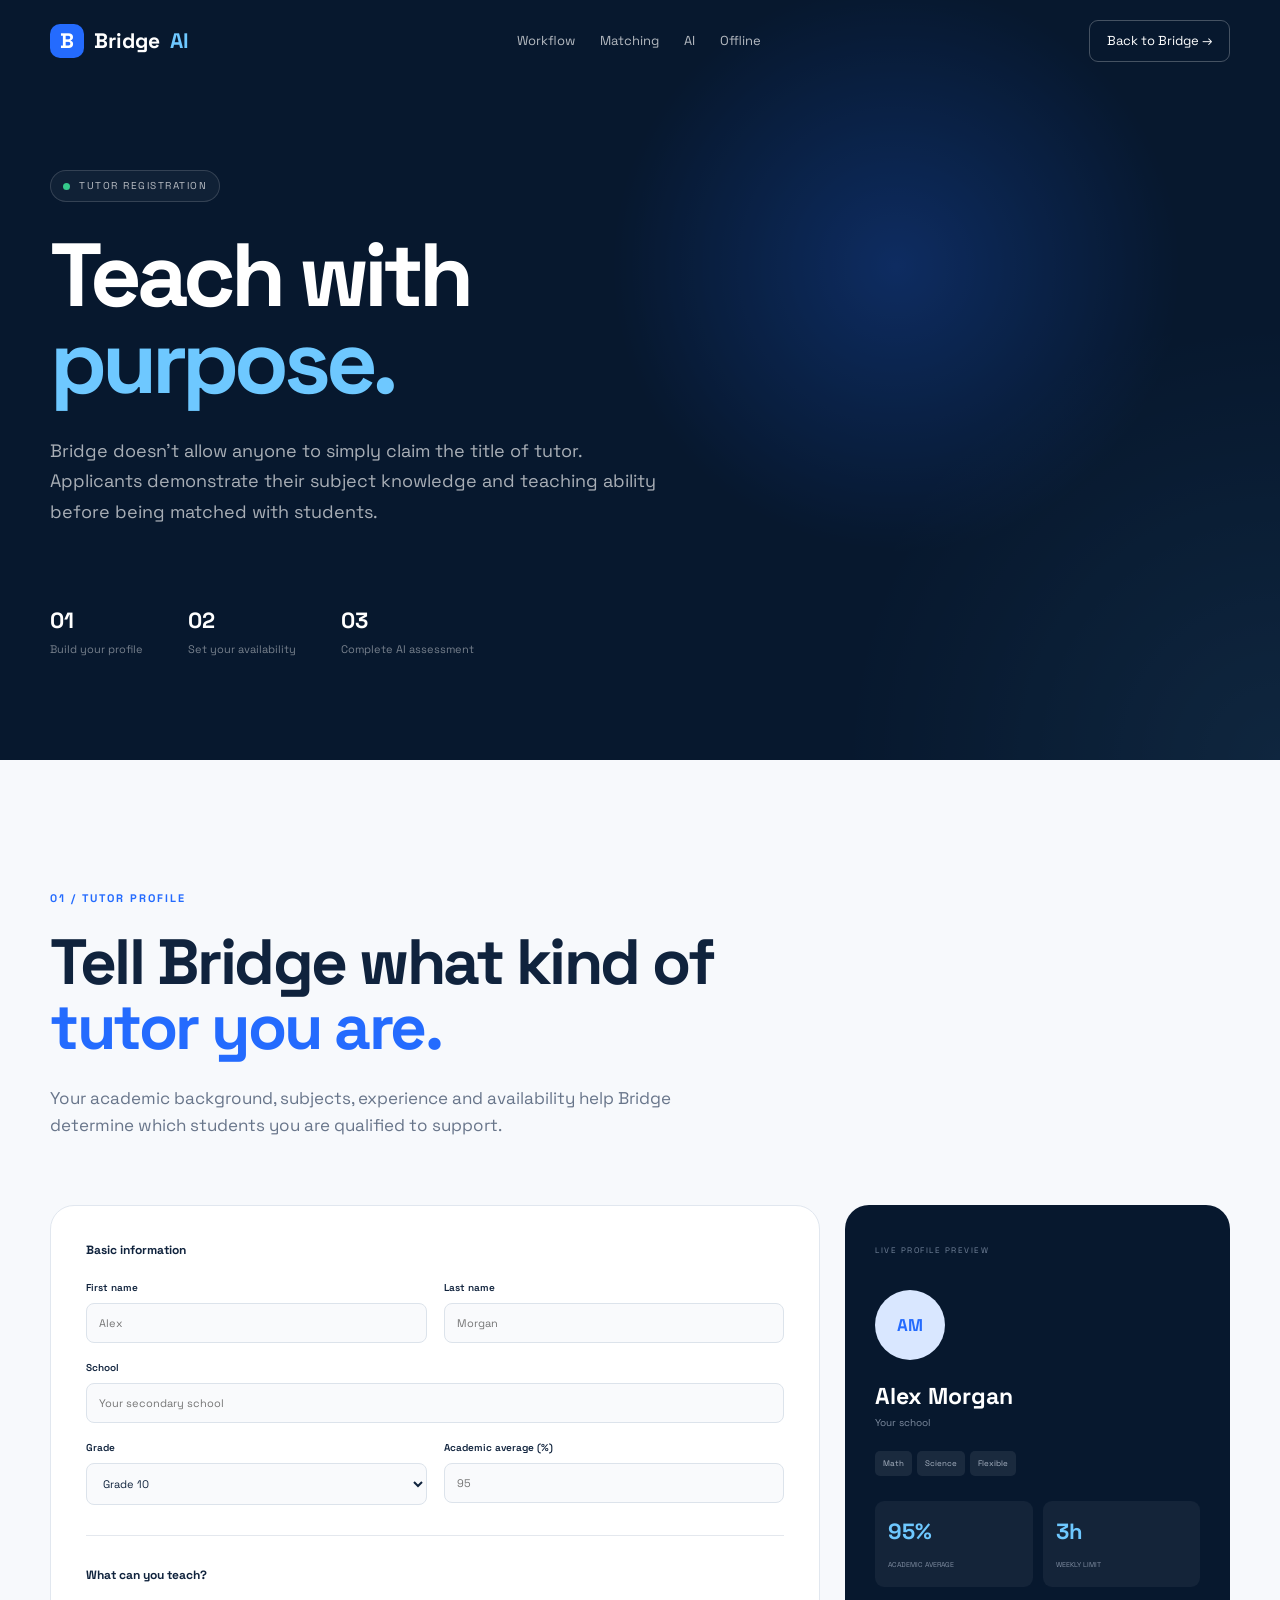
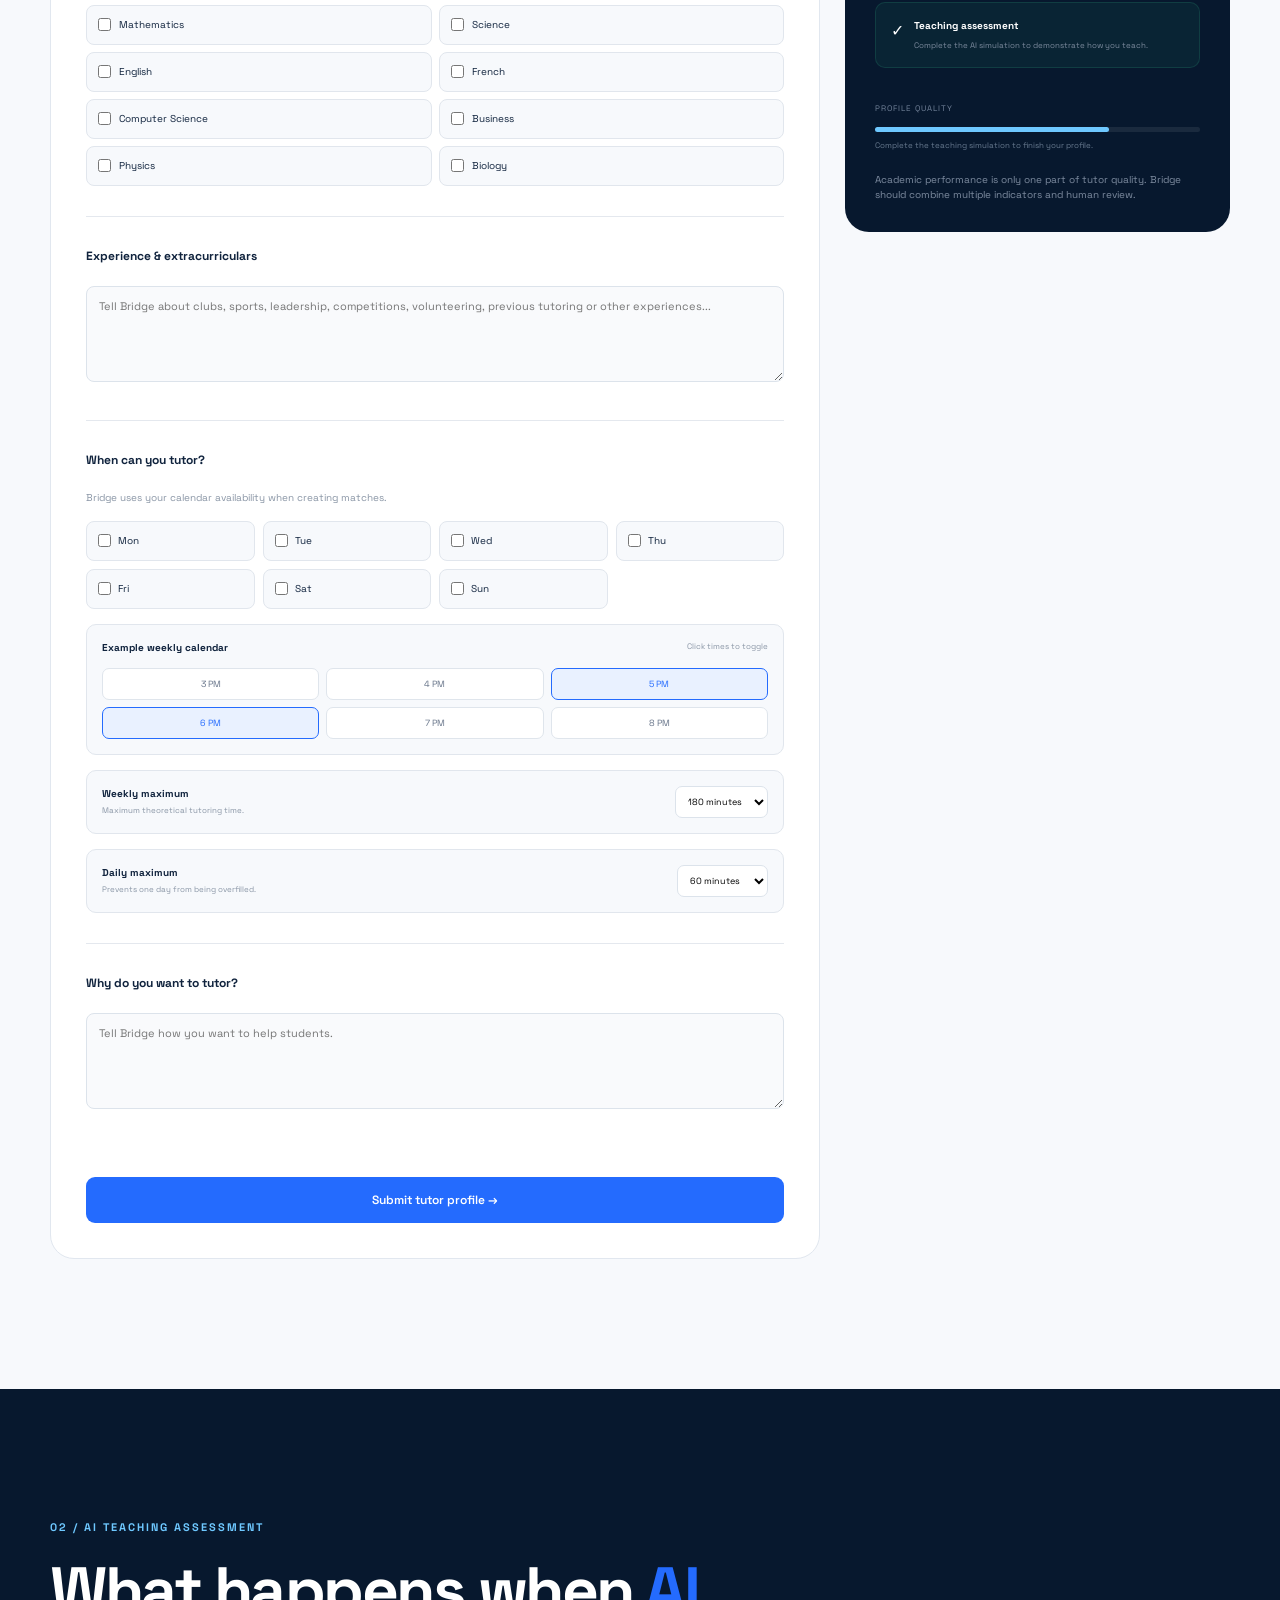
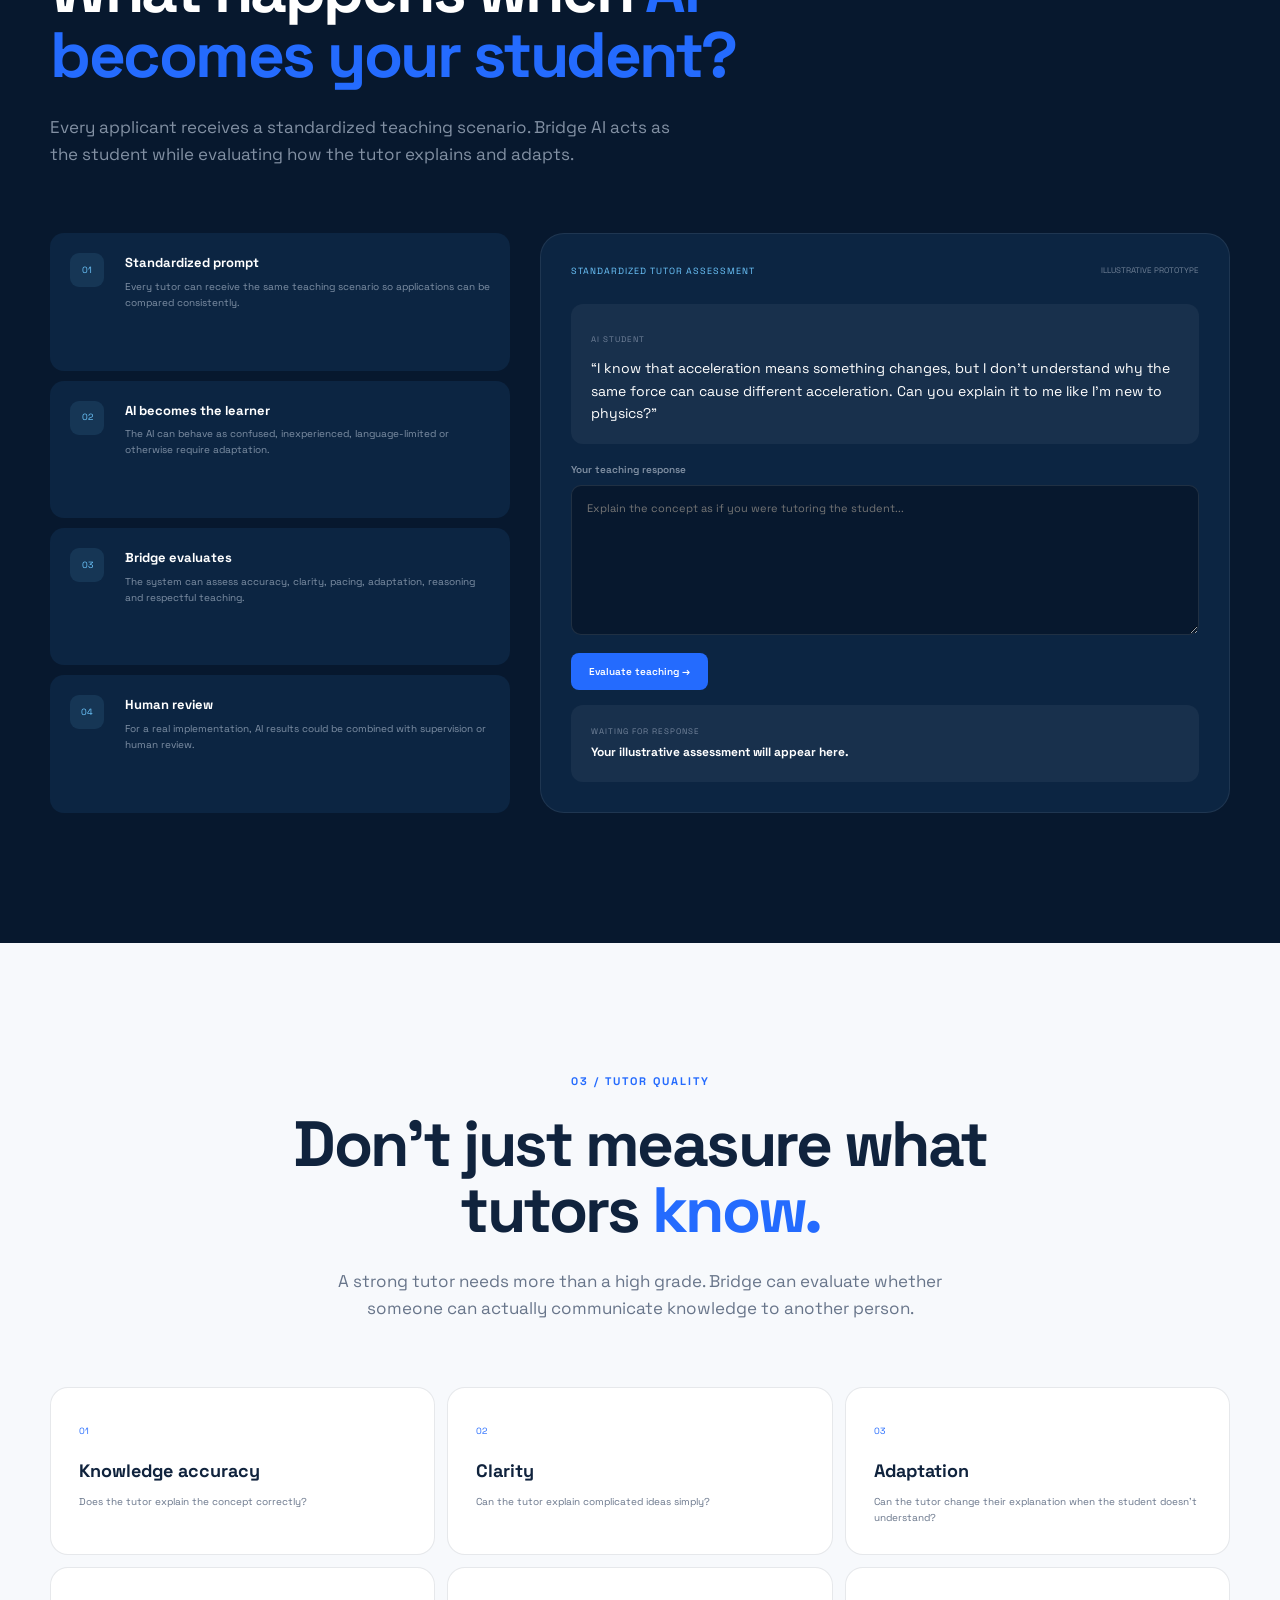
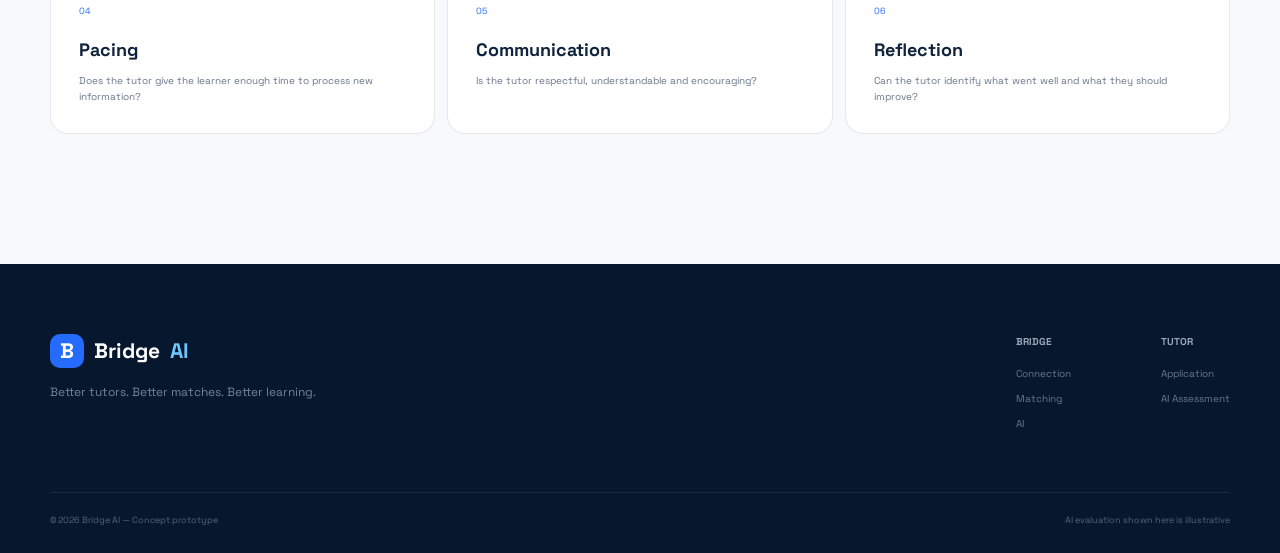
==== commit e4ec05b3: "pls work" ====
--- a/tutor.html
+++ b/tutor.html
@@ -4,12 +4,15 @@
 <head>
 
     <meta charset="UTF-8">
+
     <meta
         name="viewport"
         content="width=device-width, initial-scale=1.0"
     >
 
-    <title>Become a Bridge Tutor</title>
+    <title>
+        Bridge AI — Become a Tutor
+    </title>
 
     <link
         rel="preconnect"
@@ -27,457 +30,178 @@
         rel="stylesheet"
     >
 
-    <link rel="stylesheet" href="style.css">
+    <link
+        rel="stylesheet"
+        href="style.css"
+    >
 
 </head>
 
 
-<body class="tutor-page">
-
-
-<!-- NAVBAR -->
-
-<nav class="navbar">
+<body>
+
+
+<header class="navbar">
 
     <div class="nav-container">
 
-        <a href="index.html" class="logo">
-
-            <div class="logo-mark">
+        <a
+            class="logo"
+            href="index.html"
+        >
+
+            <span class="logo-mark">
                 B
-            </div>
-
-            <span>
-                Bridge<span class="logo-ai">AI</span>
             </span>
 
+            Bridge
+
+            <span class="logo-ai">
+                AI
+            </span>
+
         </a>
 
 
-        <div class="nav-links">
-
-            <a href="index.html#how">
-                How it works
+        <nav class="nav-links">
+
+            <a href="index.html#workflow">
+                Workflow
+            </a>
+
+            <a href="index.html#matching">
+                Matching
             </a>
 
             <a href="index.html#ai">
                 AI
             </a>
 
-            <a href="index.html#impact">
-                Impact
-            </a>
-
             <a href="index.html#offline">
                 Offline
             </a>
 
+        </nav>
+
+
+        <a
+            class="nav-button"
+            href="index.html"
+        >
+            Back to Bridge →
+        </a>
+
+    </div>
+
+</header>
+
+
+<main>
+
+
+<!-- =========================================================
+     TUTOR HERO
+========================================================= -->
+
+<section class="hero tutor-hero">
+
+    <div class="hero-background"></div>
+
+    <div class="hero-content">
+
+        <div class="eyebrow">
+
+            <span class="eyebrow-dot"></span>
+
+            TUTOR REGISTRATION
+
         </div>
 
 
-        <a
-            href="index.html"
-            class="nav-button"
-        >
-            Back to Bridge
-        </a>
+        <h1>
+            Teach with
+            <span>purpose.</span>
+        </h1>
+
+
+        <p class="hero-subtitle">
+
+            Bridge doesn't allow anyone to simply claim
+            the title of tutor. Applicants demonstrate their
+            subject knowledge and teaching ability before
+            being matched with students.
+
+        </p>
+
+
+        <div class="hero-stats">
+
+            <div>
+                <strong>01</strong>
+                <span>Build your profile</span>
+            </div>
+
+            <div>
+                <strong>02</strong>
+                <span>Set your availability</span>
+            </div>
+
+            <div>
+                <strong>03</strong>
+                <span>Complete AI assessment</span>
+            </div>
+
+        </div>
 
     </div>
 
-</nav>
-
-
-<!-- TUTOR HERO -->
-
-<section class="hero tutor-hero">
-
-    <div class="hero-background"></div>
-
-    <div class="hero-content">
-
-        <div class="eyebrow">
-
-            <span class="eyebrow-dot"></span>
-
-            BECOME A BRIDGE TUTOR
+</section>
+
+
+<!-- =========================================================
+     APPLICATION
+========================================================= -->
+
+<section class="section demo">
+
+    <div class="section-container">
+
+
+        <div class="section-header">
+
+            <div class="section-label">
+                01 / TUTOR PROFILE
+            </div>
+
+            <h2>
+                Tell Bridge what kind of
+                <span>tutor you are.</span>
+            </h2>
+
+            <p>
+                Your academic background, subjects, experience
+                and availability help Bridge determine which
+                students you are qualified to support.
+            </p>
 
         </div>
 
 
-        <h1>
-
-            Teach what you know.
-            <span>Change what comes next.</span>
-
-        </h1>
-
-
-        <p class="hero-subtitle">
-
-            Bridge connects students who need support
-            with students who have the knowledge and
-            willingness to teach.
-
-        </p>
-
-
-        <div class="hero-buttons">
-
-            <a
-                href="#application"
-                class="button button-primary"
+        <div class="tutor-application-layout">
+
+
+            <form
+                class="application-form"
+                id="tutorForm"
             >
-                Start application →
-            </a>
-
-            <a
-                href="#requirements"
-                class="button button-secondary"
-            >
-                What we're looking for
-            </a>
-
-        </div>
-
-    </div>
-
-
-    <div class="hero-product">
-
-        <div class="floating-label label-one">
-
-            <span class="green-dot"></span>
-
-            Tutor verified
-
-        </div>
-
-
-        <div class="app-window">
-
-            <div class="window-header">
-
-                <div class="window-dots">
-                    <i></i>
-                    <i></i>
-                    <i></i>
-                </div>
-
-                <span>
-                    Bridge Tutor Dashboard
-                </span>
-
-                <div></div>
-
-            </div>
-
-
-            <div class="dashboard">
-
-                <aside class="sidebar">
-
-                    <div class="side-logo">
-                        B
-                    </div>
-
-                    <div class="side-item active">
-                        <span>⌂</span>
-                        Dashboard
-                    </div>
-
-                    <div class="side-item">
-                        <span>◎</span>
-                        Students
-                    </div>
-
-                    <div class="side-item">
-                        <span>□</span>
-                        Sessions
-                    </div>
-
-                    <div class="side-item">
-                        <span>◫</span>
-                        Profile
-                    </div>
-
-                </aside>
-
-
-                <main class="dashboard-main">
-
-                    <div class="dashboard-top">
-
-                        <div>
-
-                            <small>
-                                YOUR MATCHES
-                            </small>
-
-                            <h3>
-                                Students you can help
-                            </h3>
-
-                        </div>
-
-                        <div class="avatar">
-                            AM
-                        </div>
-
-                    </div>
-
-
-                    <div class="question-card">
-
-                        <div class="question-icon">
-                            ✦
-                        </div>
-
-                        <div>
-
-                            <small>
-                                BEST MATCH
-                            </small>
-
-                            <h4>
-                                Grade 10 Physics
-                            </h4>
-
-                            <p>
-                                Student needs help with
-                                forces and elevator problems.
-                            </p>
-
-                        </div>
-
-                        <button>
-                            View request →
-                        </button>
-
-                    </div>
-
-
-                    <div class="mini-grid">
-
-                        <div class="mini-card">
-
-                            <span>
-                                This week
-                            </span>
-
-                            <strong>
-                                3 sessions
-                            </strong>
-
-                            <small>
-                                90 minutes
-                            </small>
-
-                        </div>
-
-
-                        <div class="mini-card">
-
-                            <span>
-                                Match quality
-                            </span>
-
-                            <strong>
-                                94%
-                            </strong>
-
-                            <small>
-                                Excellent fit
-                            </small>
-
-                        </div>
-
-                    </div>
-
-                </main>
-
-            </div>
-
-        </div>
-
-    </div>
-
-</section>
-
-
-<!-- REQUIREMENTS -->
-
-<section
-    id="requirements"
-    class="section"
->
-
-    <div class="section-container">
-
-        <div class="section-header">
-
-            <div class="section-label">
-                WHO WE'RE LOOKING FOR
-            </div>
-
-            <h2>
-                Great tutors aren't
-                just <span>great students.</span>
-            </h2>
-
-            <p>
-                We want people who can communicate,
-                listen, adapt and genuinely care about
-                helping another student understand.
-            </p>
-
-        </div>
-
-
-        <div class="workflow-grid">
-
-            <div class="workflow-card">
-
-                <div class="step-number">
-                    01
-                </div>
-
-                <div class="workflow-icon">
-                    A+
-                </div>
-
-                <h3>
-                    Strong academics
-                </h3>
-
-                <p>
-                    Tutors should demonstrate strong
-                    understanding in the subjects they
-                    want to teach.
-                </p>
-
-            </div>
-
-
-            <div class="workflow-card">
-
-                <div class="step-number">
-                    02
-                </div>
-
-                <div class="workflow-icon">
-                    ↗
-                </div>
-
-                <h3>
-                    Communication
-                </h3>
-
-                <p>
-                    Being able to explain something
-                    clearly matters more than simply
-                    knowing the answer.
-                </p>
-
-            </div>
-
-
-            <div class="workflow-card">
-
-                <div class="step-number">
-                    03
-                </div>
-
-                <div class="workflow-icon">
-                    ◎
-                </div>
-
-                <h3>
-                    Reliability
-                </h3>
-
-                <p>
-                    Students need tutors who respect
-                    their commitments and show up
-                    prepared.
-                </p>
-
-            </div>
-
-
-            <div class="workflow-card">
-
-                <div class="step-number">
-                    04
-                </div>
-
-                <div class="workflow-icon">
-                    ♥
-                </div>
-
-                <h3>
-                    Empathy
-                </h3>
-
-                <p>
-                    The best tutor remembers what it
-                    felt like to not understand something.
-                </p>
-
-            </div>
-
-        </div>
-
-    </div>
-
-</section>
-
-
-<!-- APPLICATION -->
-
-<section
-    id="application"
-    class="section"
-    style="background:#f7f9fc;"
->
-
-    <div class="section-container">
-
-        <div class="split-heading">
-
-            <div>
-
-                <div class="section-label">
-                    TUTOR APPLICATION
-                </div>
-
-                <h2>
-                    Tell us about
-                    <span>yourself.</span>
-                </h2>
-
-            </div>
-
-            <p>
-                This prototype demonstrates how a tutor
-                application could work. A real Bridge
-                implementation would store this information
-                securely in a backend.
-            </p>
-
-        </div>
-
-
-        <div class="tutor-application-layout">
-
-            <form
-                id="tutorForm"
-                class="application-form"
-            >
+
+
+                <!-- BASIC INFORMATION -->
 
                 <div class="form-section">
 
                     <div class="form-title">
-                        01 · Basic information
+                        Basic information
                     </div>
 
 
@@ -485,15 +209,14 @@
 
                         <div class="form-field">
 
-                            <label>
+                            <label for="firstName">
                                 First name
                             </label>
 
                             <input
                                 id="firstName"
-                                type="text"
+                                required
                                 placeholder="Alex"
-                                required
                             >
 
                         </div>
@@ -501,15 +224,14 @@
 
                         <div class="form-field">
 
-                            <label>
+                            <label for="lastName">
                                 Last name
                             </label>
 
                             <input
                                 id="lastName"
-                                type="text"
+                                required
                                 placeholder="Morgan"
-                                required
                             >
 
                         </div>
@@ -517,36 +239,22 @@
 
                         <div class="form-field full">
 
-                            <label>
+                            <label for="school">
                                 School
                             </label>
 
                             <input
                                 id="school"
-                                type="text"
-                                placeholder="Your school"
                                 required
+                                placeholder="Your secondary school"
                             >
 
                         </div>
 
-                    </div>
-
-                </div>
-
-
-                <div class="form-section">
-
-                    <div class="form-title">
-                        02 · Academics
-                    </div>
-
-
-                    <div class="form-grid">
 
                         <div class="form-field">
 
-                            <label>
+                            <label for="grade">
                                 Grade
                             </label>
 
@@ -569,7 +277,7 @@
                                 </option>
 
                                 <option>
-                                    University
+                                    Post-secondary
                                 </option>
 
                             </select>
@@ -579,8 +287,8 @@
 
                         <div class="form-field">
 
-                            <label>
-                                Average
+                            <label for="average">
+                                Academic average (%)
                             </label>
 
                             <input
@@ -589,115 +297,224 @@
                                 min="0"
                                 max="100"
                                 placeholder="95"
-                                required
                             >
 
                         </div>
 
-
-                        <div class="form-field full">
-
-                            <label>
-                                Subjects you can teach
-                            </label>
-
-                            <div class="checkbox-grid">
-
-                                <label class="check">
-                                    <input
-                                        type="checkbox"
-                                        value="Mathematics"
-                                    >
-                                    Mathematics
-                                </label>
-
-                                <label class="check">
-                                    <input
-                                        type="checkbox"
-                                        value="Physics"
-                                    >
-                                    Physics
-                                </label>
-
-                                <label class="check">
-                                    <input
-                                        type="checkbox"
-                                        value="Chemistry"
-                                    >
-                                    Chemistry
-                                </label>
-
-                                <label class="check">
-                                    <input
-                                        type="checkbox"
-                                        value="Biology"
-                                    >
-                                    Biology
-                                </label>
-
-                                <label class="check">
-                                    <input
-                                        type="checkbox"
-                                        value="English"
-                                    >
-                                    English
-                                </label>
-
-                                <label class="check">
-                                    <input
-                                        type="checkbox"
-                                        value="Computer Science"
-                                    >
-                                    Computer Science
-                                </label>
-
-                            </div>
-
-                        </div>
-
-                    </div>
-
-                </div>
-
+                    </div>
+
+                </div>
+
+
+                <!-- SUBJECTS -->
 
                 <div class="form-section">
 
                     <div class="form-title">
-                        03 · Availability
-                    </div>
+                        What can you teach?
+                    </div>
+
+
+                    <div class="checkbox-grid">
+
+                        <label class="check">
+
+                            <input
+                                type="checkbox"
+                                value="Mathematics"
+                            >
+
+                            Mathematics
+
+                        </label>
+
+
+                        <label class="check">
+
+                            <input
+                                type="checkbox"
+                                value="Science"
+                            >
+
+                            Science
+
+                        </label>
+
+
+                        <label class="check">
+
+                            <input
+                                type="checkbox"
+                                value="English"
+                            >
+
+                            English
+
+                        </label>
+
+
+                        <label class="check">
+
+                            <input
+                                type="checkbox"
+                                value="French"
+                            >
+
+                            French
+
+                        </label>
+
+
+                        <label class="check">
+
+                            <input
+                                type="checkbox"
+                                value="Computer Science"
+                            >
+
+                            Computer Science
+
+                        </label>
+
+
+                        <label class="check">
+
+                            <input
+                                type="checkbox"
+                                value="Business"
+                            >
+
+                            Business
+
+                        </label>
+
+
+                        <label class="check">
+
+                            <input
+                                type="checkbox"
+                                value="Physics"
+                            >
+
+                            Physics
+
+                        </label>
+
+
+                        <label class="check">
+
+                            <input
+                                type="checkbox"
+                                value="Biology"
+                            >
+
+                            Biology
+
+                        </label>
+
+                    </div>
+
+                </div>
+
+
+                <!-- EXPERIENCE -->
+
+                <div class="form-section">
+
+                    <div class="form-title">
+                        Experience & extracurriculars
+                    </div>
+
+
+                    <textarea
+                        id="experience"
+                        rows="5"
+                        placeholder="Tell Bridge about clubs, sports, leadership, competitions, volunteering, previous tutoring or other experiences..."
+                    ></textarea>
+
+                </div>
+
+
+                <!-- AVAILABILITY -->
+
+                <div class="form-section">
+
+                    <div class="form-title">
+                        When can you tutor?
+                    </div>
+
+
+                    <p class="form-help">
+                        Bridge uses your calendar availability
+                        when creating matches.
+                    </p>
 
 
                     <div class="availability-grid">
 
                         <label class="availability">
                             <input type="checkbox">
-                            <span>Monday</span>
+                            Mon
                         </label>
 
                         <label class="availability">
                             <input type="checkbox">
-                            <span>Tuesday</span>
+                            Tue
                         </label>
 
                         <label class="availability">
                             <input type="checkbox">
-                            <span>Wednesday</span>
+                            Wed
                         </label>
 
                         <label class="availability">
                             <input type="checkbox">
-                            <span>Thursday</span>
+                            Thu
                         </label>
 
                         <label class="availability">
                             <input type="checkbox">
-                            <span>Friday</span>
+                            Fri
                         </label>
 
                         <label class="availability">
                             <input type="checkbox">
-                            <span>Weekend</span>
-                        </label>
+                            Sat
+                        </label>
+
+                        <label class="availability">
+                            <input type="checkbox">
+                            Sun
+                        </label>
+
+                    </div>
+
+
+                    <div class="calendar-editor">
+
+                        <div class="calendar-editor-header">
+
+                            <strong>
+                                Example weekly calendar
+                            </strong>
+
+                            <span>
+                                Click times to toggle
+                            </span>
+
+                        </div>
+
+
+                        <div class="time-grid">
+
+                            <button>3 PM</button>
+                            <button>4 PM</button>
+                            <button class="time-active">5 PM</button>
+                            <button class="time-active">6 PM</button>
+                            <button>7 PM</button>
+                            <button>8 PM</button>
+
+                        </div>
 
                     </div>
 
@@ -705,31 +522,79 @@
                     <div class="limit-box">
 
                         <div>
+
                             <strong>
-                                Weekly teaching limit
+                                Weekly maximum
                             </strong>
 
                             <span>
-                                Protect your workload.
+                                Maximum theoretical tutoring time.
                             </span>
+
                         </div>
 
+
                         <select id="weeklyLimit">
 
+                            <option value="60 minutes">
+                                60 minutes
+                            </option>
+
+                            <option value="120 minutes">
+                                120 minutes
+                            </option>
+
+                            <option
+                                value="180 minutes"
+                                selected
+                            >
+                                180 minutes
+                            </option>
+
+                            <option value="240 minutes">
+                                240 minutes
+                            </option>
+
+                            <option value="300 minutes">
+                                300 minutes
+                            </option>
+
+                        </select>
+
+                    </div>
+
+
+                    <div class="limit-box">
+
+                        <div>
+
+                            <strong>
+                                Daily maximum
+                            </strong>
+
+                            <span>
+                                Prevents one day from being overfilled.
+                            </span>
+
+                        </div>
+
+
+                        <select id="dailyLimit">
+
                             <option>
-                                1 hour
+                                30 minutes
                             </option>
 
                             <option selected>
-                                2 hours
+                                60 minutes
                             </option>
 
                             <option>
-                                3 hours
+                                90 minutes
                             </option>
 
                             <option>
-                                5 hours
+                                120 minutes
                             </option>
 
                         </select>
@@ -739,39 +604,42 @@
                 </div>
 
 
+                <!-- MOTIVATION -->
+
                 <div class="form-section">
 
                     <div class="form-title">
-                        04 · Why Bridge?
-                    </div>
+                        Why do you want to tutor?
+                    </div>
+
 
                     <textarea
                         id="motivation"
-                        rows="6"
-                        placeholder="Why do you want to become a Bridge tutor?"
-                        required
+                        rows="5"
+                        placeholder="Tell Bridge how you want to help students."
                     ></textarea>
 
                 </div>
 
 
                 <button
+                    class="submit-button"
                     type="submit"
-                    class="submit-button"
                 >
-                    Submit tutor application →
+                    Submit tutor profile →
                 </button>
 
+
             </form>
 
 
-            <!-- LIVE PROFILE -->
+            <!-- PROFILE PREVIEW -->
 
             <aside class="profile-preview">
 
-                <div class="preview-label">
+                <span class="preview-label">
                     LIVE PROFILE PREVIEW
-                </div>
+                </span>
 
 
                 <div class="preview-avatar">
@@ -783,6 +651,7 @@
                     Alex Morgan
                 </h3>
 
+
                 <p id="previewSchool">
                     Your school
                 </p>
@@ -791,77 +660,319 @@
                 <div class="preview-tags">
 
                     <span>
-                        Physics
+                        Math
                     </span>
 
                     <span>
-                        Mathematics
+                        Science
                     </span>
 
+                    <span>
+                        Flexible
+                    </span>
+
                 </div>
 
 
                 <div class="preview-stats">
 
                     <div>
+
                         <strong id="previewAverage">
                             95%
                         </strong>
 
                         <span>
-                            Academic average
+                            ACADEMIC AVERAGE
                         </span>
+
                     </div>
 
 
                     <div>
+
+                        <strong id="previewWeekly">
+                            3h
+                        </strong>
+
+                        <span>
+                            WEEKLY LIMIT
+                        </span>
+
+                    </div>
+
+                </div>
+
+
+                <div class="verification-box">
+
+                    <span>
+                        ✓
+                    </span>
+
+                    <div>
+
                         <strong>
-                            2h
+                            Teaching assessment
                         </strong>
 
+                        <small>
+                            Complete the AI simulation
+                            to demonstrate how you teach.
+                        </small>
+
+                    </div>
+
+                </div>
+
+
+                <div class="profile-quality">
+
+                    <span>
+                        PROFILE QUALITY
+                    </span>
+
+                    <div class="quality-bar">
+                        <i></i>
+                    </div>
+
+                    <small>
+                        Complete the teaching simulation
+                        to finish your profile.
+                    </small>
+
+                </div>
+
+
+                <p class="preview-note">
+
+                    Academic performance is only one part
+                    of tutor quality. Bridge should combine
+                    multiple indicators and human review.
+
+                </p>
+
+            </aside>
+
+        </div>
+
+    </div>
+
+</section>
+
+
+<!-- =========================================================
+     TEACHING SIMULATION
+========================================================= -->
+
+<section
+    class="section ai-section"
+    id="teaching-assessment"
+>
+
+    <div class="section-container">
+
+
+        <div class="section-header">
+
+            <div class="section-label">
+                02 / AI TEACHING ASSESSMENT
+            </div>
+
+            <h2>
+                What happens when
+                <span>AI becomes your student?</span>
+            </h2>
+
+            <p>
+                Every applicant receives a standardized teaching
+                scenario. Bridge AI acts as the student while
+                evaluating how the tutor explains and adapts.
+            </p>
+
+        </div>
+
+
+        <div class="assessment-layout">
+
+
+            <div class="assessment-explanation">
+
+                <div class="assessment-step">
+
+                    <span>
+                        01
+                    </span>
+
+                    <div>
+
+                        <strong>
+                            Standardized prompt
+                        </strong>
+
+                        <p>
+                            Every tutor can receive the same
+                            teaching scenario so applications
+                            can be compared consistently.
+                        </p>
+
+                    </div>
+
+                </div>
+
+
+                <div class="assessment-step">
+
+                    <span>
+                        02
+                    </span>
+
+                    <div>
+
+                        <strong>
+                            AI becomes the learner
+                        </strong>
+
+                        <p>
+                            The AI can behave as confused,
+                            inexperienced, language-limited
+                            or otherwise require adaptation.
+                        </p>
+
+                    </div>
+
+                </div>
+
+
+                <div class="assessment-step">
+
+                    <span>
+                        03
+                    </span>
+
+                    <div>
+
+                        <strong>
+                            Bridge evaluates
+                        </strong>
+
+                        <p>
+                            The system can assess accuracy,
+                            clarity, pacing, adaptation,
+                            reasoning and respectful teaching.
+                        </p>
+
+                    </div>
+
+                </div>
+
+
+                <div class="assessment-step">
+
+                    <span>
+                        04
+                    </span>
+
+                    <div>
+
+                        <strong>
+                            Human review
+                        </strong>
+
+                        <p>
+                            For a real implementation, AI results
+                            could be combined with supervision or
+                            human review.
+                        </p>
+
+                    </div>
+
+                </div>
+
+            </div>
+
+
+            <!-- SIMULATION -->
+
+            <div class="tutor-simulation">
+
+                <div class="simulation-header">
+
+                    <span>
+                        STANDARDIZED TUTOR ASSESSMENT
+                    </span>
+
+                    <small>
+                        ILLUSTRATIVE PROTOTYPE
+                    </small>
+
+                </div>
+
+
+                <div class="simulation-question">
+
+                    <small>
+                        AI STUDENT
+                    </small>
+
+                    <p>
+
+                        “I know that acceleration means
+                        something changes, but I don't understand
+                        why the same force can cause different
+                        acceleration.
+
+                        Can you explain it to me like I'm new
+                        to physics?”
+
+                    </p>
+
+                </div>
+
+
+                <div class="simulation-input">
+
+                    <label>
+                        Your teaching response
+                    </label>
+
+                    <textarea
+                        id="teachingAnswer"
+                        placeholder="Explain the concept as if you were tutoring the student..."
+                    ></textarea>
+
+
+                    <button
+                        id="evaluateTeaching"
+                        type="button"
+                    >
+                        Evaluate teaching →
+                    </button>
+
+                </div>
+
+
+                <div
+                    class="evaluation-result"
+                    id="evaluationResult"
+                >
+
+                    <div>
+
                         <span>
-                            Weekly capacity
+                            WAITING FOR RESPONSE
                         </span>
-                    </div>
-
-                </div>
-
-
-                <div class="verification-box">
-
-                    <span class="green-dot"></span>
-
-                    <div>
 
                         <strong>
-                            Application checklist
+                            Your illustrative assessment
+                            will appear here.
                         </strong>
 
-                        <small>
-                            Profile information
-                        </small>
-
-                        <small>
-                            Academic information
-                        </small>
-
-                        <small>
-                            Availability
-                        </small>
-
-                    </div>
-
-                </div>
-
-
-                <div class="preview-note">
-
-                    Tutor information shown here is
-                    illustrative demo data.
-
-                </div>
-
-            </aside>
+                    </div>
+
+                </div>
+
+            </div>
 
         </div>
 
@@ -870,309 +981,219 @@
 </section>
 
 
-<!-- AI ASSESSMENT -->
-
-<section class="ai-section section">
+<!-- =========================================================
+     TUTOR QUALITY
+========================================================= -->
+
+<section class="section tutor-quality">
 
     <div class="section-container">
 
-        <div class="section-header">
+
+        <div class="section-header center">
 
             <div class="section-label">
-                TUTOR QUALITY
+                03 / TUTOR QUALITY
             </div>
 
             <h2>
-                Teaching quality
-                should be <span>measurable.</span>
+                Don't just measure what tutors
+                <span>know.</span>
             </h2>
 
             <p>
-                Bridge can use an AI teaching simulation
-                as one component of tutor evaluation.
-                It is designed to test how applicants explain,
-                adapt and respond to misunderstandings.
+                A strong tutor needs more than a high grade.
+                Bridge can evaluate whether someone can actually
+                communicate knowledge to another person.
             </p>
 
         </div>
 
 
-        <div class="ai-grid">
-
-            <div class="ai-card">
-
-                <div class="ai-card-icon">
+        <div class="quality-grid">
+
+            <div class="quality-card">
+
+                <span>
                     01
-                </div>
-
-                <small>
-                    EXPLAIN
-                </small>
-
-                <h3>
-                    Can they make a difficult concept simple?
-                </h3>
-
-                <ul class="feature-list">
-
-                    <li>
-                        Clarity
-                    </li>
-
-                    <li>
-                        Correctness
-                    </li>
-
-                    <li>
-                        Appropriate examples
-                    </li>
-
-                </ul>
-
-            </div>
-
-
-            <div class="ai-card">
-
-                <div class="ai-card-icon">
+                </span>
+
+                <strong>
+                    Knowledge accuracy
+                </strong>
+
+                <p>
+                    Does the tutor explain the concept correctly?
+                </p>
+
+            </div>
+
+
+            <div class="quality-card">
+
+                <span>
                     02
-                </div>
-
-                <small>
-                    ADAPT
-                </small>
-
-                <h3>
-                    Can they change their explanation?
-                </h3>
-
-                <ul class="feature-list">
-
-                    <li>
-                        Detects confusion
-                    </li>
-
-                    <li>
-                        Uses alternative explanations
-                    </li>
-
-                    <li>
-                        Adjusts difficulty
-                    </li>
-
-                </ul>
-
-            </div>
-
-
-            <div class="ai-card">
-
-                <div class="ai-card-icon">
+                </span>
+
+                <strong>
+                    Clarity
+                </strong>
+
+                <p>
+                    Can the tutor explain complicated ideas simply?
+                </p>
+
+            </div>
+
+
+            <div class="quality-card">
+
+                <span>
                     03
-                </div>
-
-                <small>
-                    TEACH
-                </small>
-
-                <h3>
-                    Can they guide instead of giving answers?
-                </h3>
-
-                <ul class="feature-list">
-
-                    <li>
-                        Socratic questioning
-                    </li>
-
-                    <li>
-                        Encourages reasoning
-                    </li>
-
-                    <li>
-                        Gives useful feedback
-                    </li>
-
-                </ul>
+                </span>
+
+                <strong>
+                    Adaptation
+                </strong>
+
+                <p>
+                    Can the tutor change their explanation when
+                    the student doesn't understand?
+                </p>
+
+            </div>
+
+
+            <div class="quality-card">
+
+                <span>
+                    04
+                </span>
+
+                <strong>
+                    Pacing
+                </strong>
+
+                <p>
+                    Does the tutor give the learner enough time
+                    to process new information?
+                </p>
+
+            </div>
+
+
+            <div class="quality-card">
+
+                <span>
+                    05
+                </span>
+
+                <strong>
+                    Communication
+                </strong>
+
+                <p>
+                    Is the tutor respectful, understandable
+                    and encouraging?
+                </p>
+
+            </div>
+
+
+            <div class="quality-card">
+
+                <span>
+                    06
+                </span>
+
+                <strong>
+                    Reflection
+                </strong>
+
+                <p>
+                    Can the tutor identify what went well and
+                    what they should improve?
+                </p>
 
             </div>
 
         </div>
 
-
-        <div class="tutor-simulation">
-
-            <div class="simulation-header">
-
-                <span>
-                    AI TEACHING SIMULATION
+    </div>
+
+</section>
+
+
+</main>
+
+
+<footer>
+
+    <div class="footer-container">
+
+        <div class="footer-brand">
+
+            <a
+                class="logo"
+                href="index.html"
+            >
+
+                <span class="logo-mark">
+                    B
                 </span>
 
-                <small>
-                    Illustrative prototype
-                </small>
-
-            </div>
-
-
-            <div class="simulation-question">
-
-                <small>
-                    STUDENT
-                </small>
-
-                <p>
-                    "I don't understand why the normal force
-                    isn't always equal to gravity."
-                </p>
-
-            </div>
-
-
-            <div class="simulation-input">
-
-                <textarea
-                    id="teachingAnswer"
-                    placeholder="Explain the concept as if you were teaching this student..."
-                ></textarea>
-
-                <button id="evaluateTeaching">
-                    Evaluate explanation
-                </button>
-
-            </div>
-
-
-            <div
-                id="evaluationResult"
-                class="evaluation-result"
-            >
-
-                <div>
-                    <span>
-                        SAMPLE CRITERIA
-                    </span>
-
-                    <strong>
-                        Explain → Adapt → Check understanding
-                    </strong>
-                </div>
-
-            </div>
+                Bridge
+
+                <span class="logo-ai">
+                    AI
+                </span>
+
+            </a>
+
+            <p>
+                Better tutors. Better matches. Better learning.
+            </p>
 
         </div>
 
-    </div>
-
-</section>
-
-
-<!-- FINAL CTA -->
-
-<section class="tutor-cta section">
-
-    <div class="section-container">
-
-        <div class="cta-box">
-
-            <div class="cta-content">
-
-                <div class="section-label">
-                    READY TO HELP?
-                </div>
-
-                <h2>
-                    Start your
-                    <span>Bridge application.</span>
-                </h2>
-
-                <p>
-                    A small amount of your time can make
-                    a meaningful difference for another student.
-                </p>
-
-                <a
-                    href="#application"
-                    class="button button-light"
-                >
-                    Apply now →
+
+        <div class="footer-links">
+
+            <div>
+
+                <strong>
+                    BRIDGE
+                </strong>
+
+                <a href="index.html#connection">
+                    Connection
                 </a>
 
-            </div>
-
-        </div>
-
-    </div>
-
-</section>
-
-
-<footer>
-
-    <div class="footer-container">
-
-        <div class="footer-brand">
-
-            <a
-                href="index.html"
-                class="logo"
-            >
-
-                <div class="logo-mark">
-                    B
-                </div>
-
-                <span>
-                    Bridge<span class="logo-ai">AI</span>
-                </span>
-
-            </a>
-
-            <p>
-                Connecting students to opportunity,
-                one lesson at a time.
-            </p>
-
-        </div>
-
-
-        <div class="footer-links">
-
-            <div>
-
-                <strong>
-                    Product
-                </strong>
-
-                <a href="index.html#how">
-                    How it works
+                <a href="index.html#matching">
+                    Matching
                 </a>
 
                 <a href="index.html#ai">
                     AI
                 </a>
 
-                <a href="index.html#offline">
-                    Offline
+            </div>
+
+
+            <div>
+
+                <strong>
+                    TUTOR
+                </strong>
+
+                <a href="#top">
+                    Application
                 </a>
 
-            </div>
-
-
-            <div>
-
-                <strong>
-                    Community
-                </strong>
-
-                <a href="#application">
-                    Become a Tutor
+                <a href="#teaching-assessment">
+                    AI Assessment
                 </a>
 
-                <a href="index.html">
-                    Students
-                </a>
-
             </div>
 
         </div>
@@ -1183,11 +1204,11 @@
     <div class="footer-bottom">
 
         <span>
-            © 2026 Bridge AI
+            © 2026 Bridge AI — Concept prototype
         </span>
 
         <span>
-            Education should be a bridge, not a barrier.
+            AI evaluation shown here is illustrative
         </span>
 
     </div>
--- a/style.css
+++ b/style.css
@@ -1,20 +1,36 @@
 :root {
+
     --navy: #07182e;
     --navy-2: #0b2340;
+
     --blue: #246bfe;
     --blue-light: #e9f1ff;
+
     --cyan: #6ec8ff;
+
     --white: #ffffff;
     --off-white: #f6f8fc;
+
     --gray: #68758a;
     --gray-light: #dfe5ee;
+
     --green: #35c98b;
+
     --text: #10233d;
-    --border: rgba(15, 35, 60, 0.1);
+
+    --border: rgba(15, 35, 60, 0.10);
 
     --radius: 24px;
-    --shadow: 0 20px 60px rgba(8, 28, 55, 0.1);
-}
+
+    --shadow:
+        0 20px 60px rgba(8, 28, 55, 0.10);
+
+}
+
+
+/* =========================================================
+   RESET
+========================================================= */
 
 * {
     box-sizing: border-box;
@@ -22,2414 +38,6168 @@
     padding: 0;
 }
 
+
 html {
     scroll-behavior: smooth;
 }
 
+
 body {
-    font-family: "Space Grotesk", sans-serif;
+
+    font-family:
+        "Space Grotesk",
+        sans-serif;
+
     color: var(--text);
+
     background: var(--white);
+
     line-height: 1.6;
-}
+
+}
+
 
 a {
+
     text-decoration: none;
+
     color: inherit;
-}
+
+}
+
+
+button,
+input,
+textarea,
+select {
+
+    font-family: inherit;
+
+}
+
 
 button {
-    font-family: inherit;
-}
+
+    cursor: pointer;
+
+}
+
+
+img {
+
+    max-width: 100%;
+
+}
+
+
+/* =========================================================
+   GLOBAL
+========================================================= */
 
 .section {
+
     padding: 130px 0;
-}
+
+}
+
 
 .section-container {
-    width: min(1180px, calc(100% - 48px));
+
+    width:
+        min(
+            1180px,
+            calc(100% - 48px)
+        );
+
     margin: 0 auto;
-}
+
+}
+
 
 .section-label {
+
     font-size: 11px;
+
     font-weight: 700;
+
     letter-spacing: 2px;
+
     color: var(--blue);
+
     margin-bottom: 22px;
-}
+
+}
+
 
 .section-header {
-    max-width: 720px;
+
+    max-width: 760px;
+
     margin-bottom: 65px;
-}
+
+}
+
 
 .section-header.center {
+
     text-align: center;
+
+    margin-left: auto;
+
+    margin-right: auto;
+
+}
+
+
+.section-header h2,
+.split-heading h2,
+.offline-grid h2,
+.global-heading h2 {
+
+    font-size:
+        clamp(
+            38px,
+            5vw,
+            64px
+        );
+
+    line-height: 1.02;
+
+    letter-spacing: -2.5px;
+
+}
+
+
+.section-header h2 span,
+.split-heading h2 span,
+.offline-grid h2 span,
+.global-heading h2 span {
+
+    color: var(--blue);
+
+}
+
+
+.section-header p {
+
+    margin-top: 25px;
+
+    color: var(--gray);
+
+    font-size: 17px;
+
+    max-width: 650px;
+
+}
+
+
+.section-header.center p {
+
     margin-left: auto;
     margin-right: auto;
-}
-
-.section-header h2,
-.split-heading h2,
-.language-heading h2 {
-    font-size: clamp(38px, 5vw, 64px);
-    line-height: 1.02;
-    letter-spacing: -2.5px;
-}
-
-h2 span {
+
+}
+
+
+.text-link {
+
+    display: inline-block;
+
+    margin-top: 25px;
+
     color: var(--blue);
-}
-
-.section-header p {
+
+    font-size: 13px;
+
+    font-weight: 700;
+
+}
+
+
+/* =========================================================
+   NAVBAR
+========================================================= */
+
+.navbar {
+
+    height: 82px;
+
+    position: absolute;
+
+    width: 100%;
+
+    top: 0;
+
+    z-index: 20;
+
+}
+
+
+.nav-container {
+
+    width:
+        min(
+            1180px,
+            calc(100% - 48px)
+        );
+
+    margin: auto;
+
+    height: 100%;
+
+    display: flex;
+
+    align-items: center;
+
+    justify-content: space-between;
+
+}
+
+
+.logo {
+
+    display: flex;
+
+    align-items: center;
+
+    gap: 10px;
+
+    font-size: 21px;
+
+    font-weight: 700;
+
+    color: white;
+
+}
+
+
+.logo-mark {
+
+    width: 34px;
+
+    height: 34px;
+
+    border-radius: 10px;
+
+    display: grid;
+
+    place-items: center;
+
+    background: var(--blue);
+
+    color: white;
+
+    font-weight: 700;
+
+}
+
+
+.logo-ai {
+
+    color: var(--cyan);
+
+}
+
+
+.nav-links {
+
+    display: flex;
+
+    gap: 25px;
+
+    color:
+        rgba(
+            255,
+            255,
+            255,
+            .70
+        );
+
+    font-size: 13px;
+
+}
+
+
+.nav-links a {
+
+    transition: .2s;
+
+}
+
+
+.nav-links a:hover {
+
+    color: white;
+
+}
+
+
+.nav-button {
+
+    border:
+        1px solid
+        rgba(
+            255,
+            255,
+            255,
+            .25
+        );
+
+    color: white;
+
+    padding: 10px 17px;
+
+    border-radius: 9px;
+
+    font-size: 13px;
+
+    transition: .2s;
+
+}
+
+
+.nav-button:hover {
+
+    background: white;
+
+    color: var(--navy);
+
+}
+
+
+/* =========================================================
+   BUTTONS
+========================================================= */
+
+.button {
+
+    display: inline-flex;
+
+    align-items: center;
+
+    justify-content: center;
+
+    gap: 12px;
+
+    padding: 14px 21px;
+
+    border-radius: 10px;
+
+    font-weight: 600;
+
+    font-size: 14px;
+
+    transition: .2s;
+
+}
+
+
+.button-primary {
+
+    background: var(--blue);
+
+    color: white;
+
+}
+
+
+.button-primary:hover {
+
+    transform: translateY(-2px);
+
+    box-shadow:
+        0 10px 30px
+        rgba(
+            36,
+            107,
+            254,
+            .35
+        );
+
+}
+
+
+.button-secondary {
+
+    border:
+        1px solid
+        rgba(
+            255,
+            255,
+            255,
+            .18
+        );
+
+    color: white;
+
+}
+
+
+.button-secondary:hover {
+
+    background:
+        rgba(
+            255,
+            255,
+            255,
+            .08
+        );
+
+}
+
+
+.button-light {
+
+    background: white;
+
+    color: var(--blue);
+
+    margin-top: 30px;
+
+}
+
+
+.button-light:hover {
+
+    transform: translateY(-2px);
+
+}
+
+
+/* =========================================================
+   HERO
+========================================================= */
+
+.hero {
+
+    min-height: 900px;
+
+    position: relative;
+
+    overflow: hidden;
+
+    background: var(--navy);
+
+    color: white;
+
+    padding-top: 170px;
+
+}
+
+
+.hero-background {
+
+    position: absolute;
+
+    inset: 0;
+
+    opacity: .55;
+
+    background:
+
+        radial-gradient(
+            circle at 70% 35%,
+            rgba(36,107,254,.45),
+            transparent 28%
+        ),
+
+        radial-gradient(
+            circle at 100% 100%,
+            rgba(110,200,255,.15),
+            transparent 30%
+        );
+
+}
+
+
+.hero-content {
+
+    width:
+        min(
+            1180px,
+            calc(100% - 48px)
+        );
+
+    margin: auto;
+
+    position: relative;
+
+    z-index: 2;
+
+}
+
+
+.eyebrow {
+
+    display: inline-flex;
+
+    align-items: center;
+
+    gap: 9px;
+
+    padding: 7px 12px;
+
+    border-radius: 100px;
+
+    border:
+        1px solid
+        rgba(
+            255,
+            255,
+            255,
+            .15
+        );
+
+    background:
+        rgba(
+            255,
+            255,
+            255,
+            .04
+        );
+
+    font-size: 10px;
+
+    letter-spacing: 1.5px;
+
+    color:
+        rgba(
+            255,
+            255,
+            255,
+            .7
+        );
+
+}
+
+
+.eyebrow-dot {
+
+    width: 7px;
+
+    height: 7px;
+
+    border-radius: 50%;
+
+    background: var(--green);
+
+}
+
+
+.hero h1 {
+
+    font-size:
+        clamp(
+            58px,
+            7vw,
+            92px
+        );
+
+    max-width: 850px;
+
+    line-height: .97;
+
+    letter-spacing: -5px;
+
+    margin: 30px 0;
+
+}
+
+
+.hero h1 span {
+
+    color: var(--cyan);
+
+    display: block;
+
+}
+
+
+.hero-subtitle {
+
+    max-width: 620px;
+
+    color:
+        rgba(
+            255,
+            255,
+            255,
+            .65
+        );
+
+    font-size: 18px;
+
+    line-height: 1.7;
+
+}
+
+
+.hero-buttons {
+
+    display: flex;
+
+    gap: 12px;
+
+    margin-top: 35px;
+
+}
+
+
+.hero-stats {
+
+    display: flex;
+
+    gap: 45px;
+
+    margin-top: 75px;
+
+}
+
+
+.hero-stats div {
+
+    display: flex;
+
+    flex-direction: column;
+
+}
+
+
+.hero-stats strong {
+
+    font-size: 22px;
+
+}
+
+
+.hero-stats span {
+
+    color:
+        rgba(
+            255,
+            255,
+            255,
+            .45
+        );
+
+    font-size: 11px;
+
+    margin-top: 3px;
+
+}
+
+
+/* =========================================================
+   HERO PRODUCT
+========================================================= */
+
+.hero-product {
+
+    position: absolute;
+
+    z-index: 3;
+
+    width: 570px;
+
+    right:
+        max(
+            40px,
+            calc(
+                (100vw - 1180px) / 2 - 40px
+            )
+        );
+
+    top: 300px;
+
+}
+
+
+.app-window {
+
+    border-radius: 20px;
+
+    overflow: hidden;
+
+    background: white;
+
+    box-shadow:
+        0 35px 100px
+        rgba(
+            0,
+            0,
+            0,
+            .35
+        );
+
+    transform: rotate(1.5deg);
+
+}
+
+
+.window-header {
+
+    height: 40px;
+
+    background: #eef2f7;
+
+    display: flex;
+
+    align-items: center;
+
+    justify-content: space-between;
+
+    padding: 0 14px;
+
+    color: #7b8798;
+
+    font-size: 10px;
+
+}
+
+
+.window-dots {
+
+    display: flex;
+
+    gap: 5px;
+
+}
+
+
+.window-dots i {
+
+    width: 7px;
+
+    height: 7px;
+
+    border-radius: 50%;
+
+    background: #bbc4d0;
+
+}
+
+
+.live-status {
+
+    color: var(--green);
+
+}
+
+
+.dashboard {
+
+    display: flex;
+
+    min-height: 410px;
+
+}
+
+
+.sidebar {
+
+    width: 125px;
+
+    background: #f8faff;
+
+    border-right: 1px solid #e8edf3;
+
+    padding: 17px 10px;
+
+}
+
+
+.side-logo {
+
+    width: 28px;
+
+    height: 28px;
+
+    background: var(--blue);
+
+    border-radius: 8px;
+
+    color: white;
+
+    display: grid;
+
+    place-items: center;
+
+    font-size: 12px;
+
+    font-weight: bold;
+
+    margin-bottom: 30px;
+
+}
+
+
+.side-item {
+
+    padding: 9px;
+
+    display: flex;
+
+    gap: 7px;
+
+    align-items: center;
+
+    font-size: 9px;
+
+    color: #788497;
+
+    margin-bottom: 5px;
+
+    border-radius: 7px;
+
+}
+
+
+.side-item.active {
+
+    color: var(--blue);
+
+    background: #e9f1ff;
+
+    font-weight: bold;
+
+}
+
+
+.dashboard-main {
+
+    padding: 25px;
+
+    flex: 1;
+
+}
+
+
+.dashboard-top {
+
+    display: flex;
+
+    justify-content: space-between;
+
+    align-items: center;
+
+}
+
+
+.dashboard-top small {
+
+    font-size: 8px;
+
+    letter-spacing: 1px;
+
+    color: #96a0af;
+
+}
+
+
+.dashboard-top h3 {
+
+    font-size: 19px;
+
+    margin-top: 2px;
+
+}
+
+
+.avatar {
+
+    width: 32px;
+
+    height: 32px;
+
+    border-radius: 50%;
+
+    background: #cfe0ff;
+
+    color: var(--blue);
+
+    display: grid;
+
+    place-items: center;
+
+    font-size: 9px;
+
+    font-weight: bold;
+
+}
+
+
+.question-card {
+
     margin-top: 25px;
-    color: var(--gray);
-    font-size: 17px;
-    max-width: 600px;
-}
-
-
-/* NAVBAR */
-
-.navbar {
-    height: 82px;
-    position: absolute;
+
+    border: 1px solid #dfe7f3;
+
+    border-radius: 14px;
+
+    padding: 16px;
+
+    display: grid;
+
+    grid-template-columns: 34px 1fr;
+
+    gap: 10px;
+
+}
+
+
+.question-icon {
+
+    width: 31px;
+
+    height: 31px;
+
+    border-radius: 8px;
+
+    background: #eaf1ff;
+
+    color: var(--blue);
+
+    display: grid;
+
+    place-items: center;
+
+}
+
+
+.question-card small {
+
+    font-size: 7px;
+
+    color: #8d99aa;
+
+    letter-spacing: .7px;
+
+}
+
+
+.question-card h4 {
+
+    font-size: 13px;
+
+    margin-top: 3px;
+
+}
+
+
+.question-card p {
+
+    font-size: 9px;
+
+    color: #7b8798;
+
+    margin-top: 4px;
+
+}
+
+
+.question-card button {
+
+    grid-column: 2;
+
+}
+
+
+.interface-button {
+
     width: 100%;
-    top: 0;
-    z-index: 20;
-}
-
-.nav-container {
-    width: min(1180px, calc(100% - 48px));
-    margin: auto;
-    height: 100%;
-    display: flex;
-    align-items: center;
-    justify-content: space-between;
-}
-
-.logo {
-    display: flex;
-    align-items: center;
+
+    margin-top: 10px;
+
+    border: 0;
+
+    background: var(--blue);
+
+    color: white;
+
+    padding: 9px 10px;
+
+    border-radius: 6px;
+
+    font-size: 9px;
+
+    font-weight: 600;
+
+}
+
+
+.mini-grid {
+
+    display: grid;
+
+    grid-template-columns: 1fr 1fr;
+
     gap: 10px;
-    font-size: 21px;
-    font-weight: 700;
-    color: white;
-}
-
-.logo-mark {
-    width: 34px;
-    height: 34px;
+
+    margin-top: 10px;
+
+}
+
+
+.mini-card {
+
+    background: #f8faff;
+
+    border: 1px solid #edf1f6;
+
     border-radius: 10px;
-    display: grid;
-    place-items: center;
-    background: var(--blue);
-    color: white;
-    font-weight: 700;
-}
-
-.logo-ai {
-    color: var(--cyan);
-}
-
-.nav-links {
-    display: flex;
-    gap: 34px;
-    color: rgba(255,255,255,.7);
-    font-size: 14px;
-}
-
-.nav-links a:hover {
-    color: white;
-}
-
-.nav-button {
-    border: 1px solid rgba(255,255,255,.25);
-    color: white;
-    padding: 10px 17px;
-    border-radius: 9px;
-    font-size: 13px;
-    transition: .2s;
-}
-
-.nav-button:hover {
-    background: white;
-    color: var(--navy);
-}
-
-
-/* HERO */
-
-.hero {
-    min-height: 900px;
-    position: relative;
-    overflow: hidden;
-    background: var(--navy);
-    color: white;
-    padding-top: 170px;
-}
-
-.hero-background {
-    position: absolute;
-    inset: 0;
-    opacity: .55;
-    background:
-        radial-gradient(circle at 70% 35%, rgba(36,107,254,.45), transparent 28%),
-        radial-gradient(circle at 100% 100%, rgba(110,200,255,.15), transparent 30%);
-}
-
-.hero-content {
-    width: min(1180px, calc(100% - 48px));
-    margin: auto;
-    position: relative;
-    z-index: 2;
-}
-
-.eyebrow {
-    display: inline-flex;
-    align-items: center;
-    gap: 9px;
-    padding: 7px 12px;
-    border-radius: 100px;
-    border: 1px solid rgba(255,255,255,.15);
-    background: rgba(255,255,255,.04);
-    font-size: 10px;
-    letter-spacing: 1.5px;
-    color: rgba(255,255,255,.7);
-}
-
-.eyebrow-dot,
-.green-dot {
-    width: 7px;
-    height: 7px;
-    border-radius: 50%;
-    background: var(--green);
-    display: inline-block;
-}
-
-.hero h1 {
-    font-size: clamp(58px, 7vw, 92px);
-    max-width: 850px;
-    line-height: .97;
-    letter-spacing: -5px;
-    margin: 30px 0;
-}
-
-.hero h1 span {
-    color: var(--cyan);
-    display: block;
-}
-
-.hero-subtitle {
-    max-width: 610px;
-    color: rgba(255,255,255,.65);
-    font-size: 18px;
-    line-height: 1.7;
-}
-
-.hero-buttons {
-    display: flex;
-    gap: 12px;
-    margin-top: 35px;
-}
-
-.button {
-    display: inline-flex;
-    align-items: center;
-    gap: 12px;
-    padding: 14px 21px;
-    border-radius: 10px;
-    font-weight: 600;
-    font-size: 14px;
-    transition: .2s;
-}
-
-.button-primary {
-    background: var(--blue);
-    color: white;
-}
-
-.button-primary:hover {
-    transform: translateY(-2px);
-    box-shadow: 0 10px 30px rgba(36,107,254,.35);
-}
-
-.button-secondary {
-    border: 1px solid rgba(255,255,255,.18);
-    color: white;
-}
-
-.button-secondary:hover {
-    background: rgba(255,255,255,.08);
-}
-
-.hero-stats {
-    display: flex;
-    gap: 45px;
-    margin-top: 75px;
-}
-
-.hero-stats div {
-    display: flex;
-    flex-direction: column;
-}
-
-.hero-stats strong {
-    font-size: 22px;
-}
-
-.hero-stats span {
-    color: rgba(255,255,255,.45);
-    font-size: 11px;
-    margin-top: 3px;
-}
-
-
-/* HERO PRODUCT */
-
-.hero-product {
-    position: absolute;
-    z-index: 3;
-    width: 570px;
-    right: max(40px, calc((100vw - 1180px) / 2 - 40px));
-    top: 300px;
-}
-
-.app-window {
-    border-radius: 20px;
-    overflow: hidden;
-    background: white;
-    box-shadow: 0 35px 100px rgba(0,0,0,.35);
-    transform: rotate(1.5deg);
-}
-
-.window-header {
-    height: 40px;
-    background: #eef2f7;
-    display: flex;
-    align-items: center;
-    justify-content: space-between;
-    padding: 0 14px;
-    color: #7b8798;
-    font-size: 10px;
-}
-
-.window-dots {
-    display: flex;
-    gap: 5px;
-}
-
-.window-dots i {
-    width: 7px;
-    height: 7px;
-    border-radius: 50%;
-    background: #bbc4d0;
-}
-
-.dashboard {
-    display: flex;
-    min-height: 410px;
-}
-
-.sidebar {
-    width: 125px;
-    background: #f8faff;
-    border-right: 1px solid #e8edf3;
-    padding: 17px 10px;
-}
-
-.side-logo {
-    width: 28px;
-    height: 28px;
-    background: var(--blue);
-    border-radius: 8px;
-    color: white;
-    display: grid;
-    place-items: center;
-    font-size: 12px;
-    font-weight: bold;
-    margin-bottom: 30px;
-}
-
-.side-item {
-    padding: 9px;
-    display: flex;
-    gap: 7px;
-    align-items: center;
-    font-size: 9px;
-    color: #788497;
-    margin-bottom: 5px;
-    border-radius: 7px;
-}
-
-.side-item.active {
-    color: var(--blue);
-    background: #e9f1ff;
-    font-weight: bold;
-}
-
-.dashboard-main {
-    padding: 25px;
-    flex: 1;
-}
-
-.dashboard-top {
-    display: flex;
-    justify-content: space-between;
-    align-items: center;
-}
-
-.dashboard-top small {
-    font-size: 8px;
-    letter-spacing: 1px;
-    color: #96a0af;
-}
-
-.dashboard-top h3 {
-    font-size: 19px;
-    margin-top: 2px;
-}
-
-.avatar {
-    width: 32px;
-    height: 32px;
-    border-radius: 50%;
-    background: #cfe0ff;
-    color: var(--blue);
-    display: grid;
-    place-items: center;
-    font-size: 9px;
-    font-weight: bold;
-}
-
-.question-card {
-    margin-top: 25px;
-    border: 1px solid #dfe7f3;
-    border-radius: 14px;
-    padding: 16px;
-    display: grid;
-    grid-template-columns: 34px 1fr;
-    gap: 10px;
-}
-
-.question-icon {
-    width: 31px;
-    height: 31px;
-    border-radius: 8px;
-    background: #eaf1ff;
-    color: var(--blue);
-    display: grid;
-    place-items: center;
-}
-
-.question-card small {
-    font-size: 7px;
-    color: #8d99aa;
-    letter-spacing: .7px;
-}
-
-.question-card h4 {
-    font-size: 13px;
-    margin-top: 3px;
-}
-
-.question-card p {
-    font-size: 9px;
-    color: #7b8798;
-    margin-top: 4px;
-}
-
-.question-card button {
-    grid-column: 2;
-    margin-top: 10px;
-    border: 0;
-    background: var(--blue);
-    color: white;
-    padding: 7px 10px;
-    border-radius: 6px;
-    font-size: 8px;
-    width: fit-content;
-}
-
-.mini-grid {
-    display: grid;
-    grid-template-columns: 1fr 1fr;
-    gap: 10px;
-    margin-top: 10px;
-}
-
-.mini-card {
-    background: #f8faff;
-    border: 1px solid #edf1f6;
-    border-radius: 10px;
+
     padding: 13px;
-}
+
+}
+
 
 .mini-card span,
 .mini-card small {
+
     display: block;
+
     color: #8b96a5;
+
     font-size: 8px;
-}
+
+}
+
 
 .mini-card strong {
+
     display: block;
+
     margin: 4px 0;
+
     font-size: 15px;
-}
+
+}
+
 
 .floating-label {
+
     position: absolute;
+
     background: white;
+
     color: var(--text);
+
     padding: 10px 14px;
+
     border-radius: 10px;
+
     box-shadow: var(--shadow);
+
     font-size: 10px;
+
     font-weight: bold;
+
     z-index: 5;
-}
+
+}
+
 
 .label-one {
+
     right: -25px;
+
     top: -30px;
-}
-
-
-/* PROBLEM */
+
+}
+
+
+.label-two {
+
+    left: -45px;
+
+    bottom: 40px;
+
+}
+
+
+/* =========================================================
+   CONNECTION
+========================================================= */
 
 .problem {
+
     background: var(--off-white);
-}
-
-.problem-grid {
+
+}
+
+
+.connection-grid {
+
     display: grid;
+
+    grid-template-columns:
+        repeat(
+            4,
+            1fr
+        );
+
+    gap: 14px;
+
+}
+
+
+.connection-card {
+
+    position: relative;
+
+    background: white;
+
+    border: 1px solid var(--border);
+
+    border-radius: var(--radius);
+
+    padding: 30px;
+
+    min-height: 360px;
+
+    transition: .25s;
+
+}
+
+
+.connection-card:hover {
+
+    transform: translateY(-5px);
+
+    box-shadow: var(--shadow);
+
+}
+
+
+.connection-card.featured-light {
+
+    background: var(--navy);
+
+    color: white;
+
+}
+
+
+.connection-number {
+
+    font-size: 11px;
+
+    color: #9ba7b7;
+
+}
+
+
+.connection-icon {
+
+    margin-top: 45px;
+
+    width: 48px;
+
+    height: 48px;
+
+    border-radius: 13px;
+
+    display: grid;
+
+    place-items: center;
+
+    background: var(--blue-light);
+
+    font-size: 20px;
+
+}
+
+
+.connection-card span:not(.connection-number) {
+
+    display: block;
+
+    margin-top: 25px;
+
+    font-size: 8px;
+
+    letter-spacing: 1.5px;
+
+    color: var(--blue);
+
+    font-weight: 700;
+
+}
+
+
+.connection-card h3 {
+
+    font-size: 22px;
+
+    line-height: 1.15;
+
+    margin-top: 8px;
+
+}
+
+
+.connection-card p {
+
+    color: var(--gray);
+
+    font-size: 12px;
+
+    margin-top: 12px;
+
+}
+
+
+.featured-light p {
+
+    color: #8b98aa;
+
+}
+
+
+.connection-flow {
+
+    margin-top: 35px;
+
+    padding: 30px;
+
+    background: white;
+
+    border-radius: var(--radius);
+
+    display: grid;
+
+    grid-template-columns:
+        1fr auto
+        1fr auto
+        1fr auto
+        1.3fr;
+
+    gap: 20px;
+
+    align-items: center;
+
+    box-shadow: var(--shadow);
+
+}
+
+
+.connection-flow div {
+
+    display: flex;
+
+    flex-direction: column;
+
+}
+
+
+.connection-flow span {
+
+    color: #8995a6;
+
+    font-size: 8px;
+
+    letter-spacing: 1px;
+
+}
+
+
+.connection-flow strong {
+
+    font-size: 16px;
+
+    margin-top: 3px;
+
+}
+
+
+.connection-flow b {
+
+    color: var(--blue);
+
+}
+
+
+.flow-result {
+
+    padding: 15px;
+
+    background: var(--blue-light);
+
+    border-radius: 12px;
+
+}
+
+
+/* =========================================================
+   WORKFLOW
+========================================================= */
+
+.workflow {
+
+    background: white;
+
+}
+
+
+.workflow-grid {
+
+    display: grid;
+
+    grid-template-columns:
+        repeat(
+            4,
+            1fr
+        );
+
+    gap: 15px;
+
+}
+
+
+.workflow-card {
+
+    padding: 30px;
+
+    border: 1px solid var(--border);
+
+    border-radius: var(--radius);
+
+    min-height: 390px;
+
+    transition: .2s;
+
+}
+
+
+.workflow-card:hover {
+
+    transform: translateY(-5px);
+
+    box-shadow: var(--shadow);
+
+}
+
+
+.workflow-card.featured {
+
+    background: var(--navy);
+
+    color: white;
+
+}
+
+
+.step-number {
+
+    font-size: 11px;
+
+    color: #9ba7b7;
+
+}
+
+
+.workflow-icon {
+
+    margin-top: 40px;
+
+    width: 45px;
+
+    height: 45px;
+
+    border-radius: 13px;
+
+    display: grid;
+
+    place-items: center;
+
+    background: var(--blue-light);
+
+    color: var(--blue);
+
+}
+
+
+.featured .workflow-icon {
+
+    background: rgba(255,255,255,.1);
+
+}
+
+
+.workflow-card h3 {
+
+    margin-top: 20px;
+
+    font-size: 23px;
+
+    line-height: 1.15;
+
+}
+
+
+.workflow-card > p {
+
+    color: #778397;
+
+    font-size: 13px;
+
+    margin-top: 12px;
+
+}
+
+
+.featured > p {
+
+    color: rgba(255,255,255,.6);
+
+}
+
+
+.workflow-example {
+
+    margin-top: 28px;
+
+    border-top: 1px solid var(--border);
+
+    padding-top: 15px;
+
+}
+
+
+.featured .workflow-example {
+
+    border-color:
+        rgba(
+            255,
+            255,
+            255,
+            .12
+        );
+
+}
+
+
+.workflow-example small {
+
+    color: #8b97a9;
+
+    display: block;
+
+    font-size: 8px;
+
+    letter-spacing: 1px;
+
+}
+
+
+.workflow-example strong {
+
+    display: block;
+
+    font-size: 11px;
+
+    margin-top: 5px;
+
+}
+
+
+.match-score {
+
+    margin-top: 35px;
+
+    display: flex;
+
+    justify-content: space-between;
+
+    align-items: center;
+
+}
+
+
+.match-score span {
+
+    color:
+        rgba(
+            255,
+            255,
+            255,
+            .55
+        );
+
+    font-size: 10px;
+
+}
+
+
+.match-score strong {
+
+    font-size: 35px;
+
+    color: var(--cyan);
+
+}
+
+
+/* WORKFLOW VISUAL */
+
+.workflow-visual {
+
+    margin-top: 40px;
+
+    padding: 40px;
+
+    background: #f7f9fc;
+
+    border: 1px solid var(--border);
+
+    border-radius: var(--radius);
+
+    display: flex;
+
+    align-items: center;
+
+    justify-content: center;
+
+}
+
+
+.workflow-node {
+
+    min-width: 170px;
+
+    padding: 20px;
+
+    background: white;
+
+    border-radius: 15px;
+
+    border: 1px solid #e1e7ef;
+
+    box-shadow: 0 10px 30px rgba(0,0,0,.04);
+
+}
+
+
+.workflow-node span {
+
+    font-size: 9px;
+
+    color: var(--blue);
+
+}
+
+
+.workflow-node strong {
+
+    display: block;
+
+    font-size: 16px;
+
+    margin-top: 5px;
+
+}
+
+
+.workflow-node small {
+
+    display: block;
+
+    font-size: 9px;
+
+    color: #8490a1;
+
+}
+
+
+.workflow-line {
+
+    width: 70px;
+
+    height: 2px;
+
+    background: var(--blue);
+
+}
+
+
+/* =========================================================
+   DEMO
+========================================================= */
+
+.demo {
+
+    background: #f7f9fc;
+
+}
+
+
+.demo-tabs {
+
+    display: flex;
+
+    justify-content: center;
+
+    gap: 6px;
+
+    flex-wrap: wrap;
+
+    margin-bottom: 35px;
+
+}
+
+
+.demo-tab {
+
+    border: 1px solid #dce3ed;
+
+    background: white;
+
+    padding: 11px 20px;
+
+    border-radius: 8px;
+
+    color: #738094;
+
+    cursor: pointer;
+
+    font-size: 12px;
+
+    transition: .2s;
+
+}
+
+
+.demo-tab:hover {
+
+    border-color: var(--blue);
+
+}
+
+
+.demo-tab.active {
+
+    background: var(--navy);
+
+    color: white;
+
+    border-color: var(--navy);
+
+}
+
+
+.demo-panel {
+
+    display: none;
+
     grid-template-columns: 1fr 1fr;
-    gap: 100px;
-}
-
-.problem-grid h2 {
-    font-size: clamp(40px, 5vw, 62px);
-    line-height: 1.03;
-    letter-spacing: -3px;
-}
-
-.problem-grid h2 span {
-    display: block;
+
+    gap: 70px;
+
+    align-items: center;
+
+    background: white;
+
+    border-radius: var(--radius);
+
+    padding: 60px;
+
+    box-shadow: var(--shadow);
+
+}
+
+
+.demo-panel.active {
+
+    display: grid;
+
+}
+
+
+.demo-number {
+
     color: var(--blue);
-}
-
-.problem-text {
-    padding-top: 10px;
+
+    font-size: 11px;
+
+    font-weight: 700;
+
+    letter-spacing: 1px;
+
+}
+
+
+.demo-copy h3 {
+
+    font-size: 36px;
+
+    line-height: 1.1;
+
+    letter-spacing: -1px;
+
+    margin-top: 15px;
+
+}
+
+
+.demo-copy p {
+
     color: var(--gray);
-    font-size: 16px;
-}
-
-.problem-text p {
-    margin-bottom: 22px;
-}
-
-.stat-strip {
-    border-top: 1px solid #dce3ec;
-    margin-top: 80px;
-    padding-top: 30px;
+
+    margin-top: 18px;
+
+    font-size: 14px;
+
+}
+
+
+.demo-checks {
+
     display: grid;
-    grid-template-columns: repeat(3, 1fr);
-}
-
-.big-stat {
-    display: flex;
-    flex-direction: column;
-    border-right: 1px solid #dce3ec;
-    padding-left: 20px;
-}
-
-.big-stat:first-child {
-    padding-left: 0;
-}
-
-.big-stat:last-child {
-    border: 0;
-}
-
-.big-stat strong {
-    font-size: 38px;
-    letter-spacing: -1px;
-}
-
-.big-stat span {
-    color: var(--gray);
-    font-size: 12px;
-}
-
-
-/* WORKFLOW */
-
-.workflow {
-    background: white;
-}
-
-.workflow-grid {
-    display: grid;
-    grid-template-columns: repeat(4, 1fr);
-    gap: 15px;
-}
-
-.workflow-card {
-    padding: 30px;
-    border: 1px solid var(--border);
-    border-radius: var(--radius);
-    min-height: 390px;
-    transition: .2s;
-}
-
-.workflow-card:hover {
-    transform: translateY(-5px);
-    box-shadow: var(--shadow);
-}
-
-.workflow-card.featured {
-    background: var(--navy);
-    color: white;
-}
-
-.step-number {
+
+    gap: 8px;
+
+    margin-top: 25px;
+
+}
+
+
+.demo-checks span {
+
     font-size: 11px;
-    color: #9ba7b7;
-}
-
-.workflow-icon {
-    margin-top: 40px;
-    width: 45px;
-    height: 45px;
-    border-radius: 13px;
-    display: grid;
-    place-items: center;
-    background: var(--blue-light);
-    color: var(--blue);
-}
-
-.featured .workflow-icon {
-    background: rgba(255,255,255,.1);
-}
-
-.workflow-card h3 {
-    margin-top: 20px;
-    font-size: 23px;
-}
-
-.workflow-card > p {
-    color: #778397;
-    font-size: 13px;
-    margin-top: 12px;
-}
-
-.featured > p {
-    color: rgba(255,255,255,.6);
-}
-
-.workflow-example {
-    margin-top: 28px;
-    border-top: 1px solid var(--border);
-    padding-top: 15px;
-}
-
-.featured .workflow-example {
-    border-color: rgba(255,255,255,.12);
-}
-
-.workflow-example small {
-    color: #8b97a9;
-    display: block;
-    font-size: 8px;
-    letter-spacing: 1px;
-}
-
-.workflow-example strong {
-    display: block;
-    font-size: 11px;
-    margin-top: 5px;
-}
-
-.match-score {
-    margin-top: 35px;
-    display: flex;
-    justify-content: space-between;
-    align-items: center;
-}
-
-.match-score span {
-    color: rgba(255,255,255,.55);
-    font-size: 10px;
-}
-
-.match-score strong {
-    font-size: 35px;
-    color: var(--cyan);
-}
-
-
-/* MATCHING */
-
-.matching {
-    background: #f7f9fc;
-}
-
-.split-heading {
-    display: grid;
-    grid-template-columns: 1fr 420px;
-    gap: 100px;
-    align-items: end;
-    margin-bottom: 60px;
-}
-
-.split-heading p {
-    color: var(--gray);
-    font-size: 16px;
-}
-
-.matching-layout {
-    display: grid;
-    grid-template-columns: 1fr 1.1fr;
-    gap: 50px;
-}
-
-.matching-factors {
-    border-top: 1px solid var(--border);
-}
-
-.factor {
-    display: grid;
-    grid-template-columns: 40px 1fr auto;
-    gap: 15px;
-    align-items: center;
-    padding: 20px 0;
-    border-bottom: 1px solid var(--border);
-}
-
-.factor-number {
-    color: #9ca8b8;
-    font-size: 11px;
-}
-
-.factor strong {
-    font-size: 14px;
-}
-
-.factor p {
-    color: var(--gray);
-    font-size: 11px;
-    margin-top: 2px;
-}
-
-.factor b {
-    font-size: 9px;
-    color: var(--blue);
-    padding: 5px 8px;
-    border-radius: 50px;
-    background: var(--blue-light);
-}
-
-.factor.active {
-    padding-left: 14px;
-    padding-right: 14px;
-    background: white;
-    border-radius: 12px;
-    margin: 4px 0;
-    box-shadow: 0 8px 30px rgba(0,0,0,.04);
-}
-
-.match-dashboard {
-    background: var(--navy);
-    color: white;
-    padding: 28px;
-    border-radius: var(--radius);
-    box-shadow: var(--shadow);
-}
-
-.match-dashboard-header {
-    display: flex;
-    justify-content: space-between;
-    align-items: start;
-    margin-bottom: 25px;
-}
-
-.match-dashboard-header small {
-    color: #8190a3;
-    font-size: 8px;
-    letter-spacing: 1px;
-}
-
-.match-dashboard-header h3 {
-    font-size: 20px;
-    margin-top: 4px;
-}
-
-.request-status {
-    font-size: 8px;
-    color: var(--green);
-    border: 1px solid rgba(53,201,139,.3);
-    padding: 6px 9px;
-    border-radius: 50px;
-}
-
-.tutor-result {
-    display: grid;
-    grid-template-columns: 40px 1fr 55px;
-    gap: 12px;
-    align-items: center;
-    padding: 14px;
-    margin-top: 9px;
-    border: 1px solid rgba(255,255,255,.08);
-    border-radius: 11px;
-}
-
-.tutor-result.best {
-    background: rgba(255,255,255,.07);
-    border-color: rgba(110,200,255,.3);
-}
-
-.tutor-avatar {
-    width: 38px;
-    height: 38px;
-    border-radius: 50%;
-    display: grid;
-    place-items: center;
-    background: #d5e4ff;
-    color: var(--blue);
-    font-size: 9px;
-    font-weight: bold;
-}
-
-.avatar-two {
-    background: #d9f4e9;
-    color: #16855b;
-}
-
-.avatar-three {
-    background: #f4e2cf;
-    color: #9a5d23;
-}
-
-.tutor-info strong {
-    display: block;
-    font-size: 12px;
-}
-
-.tutor-info > span {
-    display: block;
-    color: #8390a3;
-    font-size: 9px;
-    margin-top: 2px;
-}
-
-.tutor-tags {
-    display: flex;
-    flex-wrap: wrap;
-    gap: 4px;
-    margin-top: 6px;
-}
-
-.tutor-tags i {
-    font-style: normal;
-    font-size: 7px;
-    padding: 3px 5px;
-    border-radius: 4px;
-    background: rgba(255,255,255,.07);
-    color: #98a6b7;
-}
-
-.score {
-    text-align: right;
-}
-
-.score strong {
-    display: block;
-    color: var(--cyan);
-    font-size: 17px;
-}
-
-.score span {
-    color: #6f7c8f;
-    font-size: 8px;
-}
-
-.allocation {
-    margin-top: 18px;
-    display: flex;
-    justify-content: space-between;
-    border-top: 1px solid rgba(255,255,255,.1);
-    padding-top: 15px;
-}
-
-.allocation span {
-    color: #778497;
-    font-size: 9px;
-}
-
-.allocation strong {
-    font-size: 9px;
-}
-
-
-/* AI */
-
-.ai-section {
-    background: var(--navy);
-    color: white;
-}
-
-.ai-section .section-label {
-    color: var(--cyan);
-}
-
-.ai-section .section-header p {
-    color: #8290a3;
-}
-
-.ai-grid {
-    display: grid;
-    grid-template-columns: 1.4fr 1fr 1fr;
-    gap: 15px;
-}
-
-.ai-card {
-    background: #0c2542;
-    border: 1px solid rgba(255,255,255,.08);
-    border-radius: var(--radius);
-    padding: 30px;
-    min-height: 390px;
-}
-
-.ai-card.large {
-    grid-row: span 1;
-}
-
-.ai-card-icon {
-    width: 42px;
-    height: 42px;
-    display: grid;
-    place-items: center;
-    border-radius: 11px;
-    background: rgba(110,200,255,.1);
-    color: var(--cyan);
-    margin-bottom: 50px;
-}
-
-.ai-card small {
-    font-size: 8px;
-    color: #738399;
-    letter-spacing: 1.3px;
-}
-
-.ai-card h3 {
-    font-size: 25px;
-    line-height: 1.15;
-    margin-top: 10px;
-}
-
-.ai-card > p {
-    color: #8390a3;
-    font-size: 12px;
-    margin-top: 12px;
-}
-
-.lesson-preview {
-    margin-top: 25px;
-    border-top: 1px solid rgba(255,255,255,.08);
-}
-
-.lesson-preview div {
-    display: flex;
-    gap: 12px;
-    padding: 10px 0;
-    border-bottom: 1px solid rgba(255,255,255,.06);
-}
-
-.lesson-preview span {
-    color: var(--cyan);
-    font-size: 9px;
-}
-
-.lesson-preview p {
-    font-size: 10px;
-    color: #a0adbd;
-}
-
-.feature-list {
-    list-style: none;
-    margin-top: 28px;
-}
-
-.feature-list li {
-    font-size: 11px;
-    color: #a2adbc;
-    padding: 10px 0;
-    border-bottom: 1px solid rgba(255,255,255,.06);
-}
-
-.feature-list li::before {
-    content: "✓";
-    color: var(--green);
-    margin-right: 8px;
-}
-
-.delta-card {
-    margin-top: 15px;
-    padding: 40px;
-    background: white;
-    color: var(--text);
-    border-radius: var(--radius);
-    display: flex;
-    align-items: center;
-    justify-content: space-between;
-}
-
-.delta-label {
-    font-size: 8px;
-    letter-spacing: 1.5px;
-    color: var(--blue);
-}
-
-.delta-card h3 {
-    font-size: 24px;
-    line-height: 1.2;
-    max-width: 500px;
-    margin-top: 8px;
-}
-
-.delta-visual {
-    display: flex;
-    align-items: center;
-    gap: 18px;
-}
-
-.delta-point {
-    display: flex;
-    flex-direction: column;
-}
-
-.delta-point span {
-    font-size: 9px;
-    color: #8793a3;
-}
-
-.delta-point strong {
-    font-size: 34px;
-}
-
-.delta-line {
-    width: 110px;
-    height: 3px;
-    background: #e3e8ef;
-}
-
-.delta-line div {
-    width: 100%;
-    height: 100%;
-    background: var(--blue);
-}
-
-
-/* DEMO */
-
-.demo {
-    background: #f7f9fc;
-}
-
-.demo-tabs {
-    display: flex;
-    justify-content: center;
-    gap: 5px;
-    margin-bottom: 35px;
-}
-
-.demo-tab {
-    border: 1px solid #dce3ed;
-    background: white;
-    padding: 10px 20px;
-    border-radius: 8px;
-    color: #738094;
-    cursor: pointer;
-    font-size: 12px;
-}
-
-.demo-tab.active {
-    background: var(--navy);
-    color: white;
-    border-color: var(--navy);
-}
-
-.demo-panel {
-    display: none;
-    grid-template-columns: 1fr 1fr;
-    gap: 70px;
-    align-items: center;
-    background: white;
-    border-radius: var(--radius);
-    padding: 60px;
-    box-shadow: var(--shadow);
-}
-
-.demo-panel.active {
-    display: grid;
-}
-
-.demo-number {
-    color: var(--blue);
-    font-size: 11px;
-}
-
-.demo-copy h3 {
-    font-size: 36px;
-    line-height: 1.1;
-    letter-spacing: -1px;
-    margin-top: 15px;
-}
-
-.demo-copy p {
-    color: var(--gray);
-    margin-top: 18px;
-    font-size: 14px;
-}
-
-.demo-checks {
-    display: grid;
-    gap: 8px;
-    margin-top: 25px;
-}
-
-.demo-checks span {
-    font-size: 11px;
+
     color: #536177;
-}
-
-.demo-checks span::first-letter {
-    color: var(--green);
-}
-
-
-/* STUDENT INTERFACE */
+
+}
+
+
+/* =========================================================
+   STUDENT INTERFACE
+========================================================= */
 
 .student-interface,
 .tutor-interface,
 .algorithm-interface,
-.offline-interface {
+.ai-lesson-interface,
+.offline-package {
+
     background: #f7f9fc;
+
     border: 1px solid #e4e9f1;
+
     border-radius: 18px;
+
     padding: 25px;
-}
+
+}
+
 
 .interface-top {
+
     display: flex;
+
     justify-content: space-between;
+
+    margin-bottom: 25px;
+
+}
+
+
+.interface-top span {
+
+    font-weight: 700;
+
+    font-size: 13px;
+
+}
+
+
+.interface-top small {
+
+    color: #8d99a9;
+
+    font-size: 9px;
+
+}
+
+
+.student-interface label,
+.simulation-input label {
+
+    display: block;
+
+    font-size: 10px;
+
+    font-weight: 600;
+
+    margin-bottom: 7px;
+
+    margin-top: 18px;
+
+}
+
+
+.input-mock {
+
+    background: white;
+
+    border: 1px solid #dce3ed;
+
+    border-radius: 9px;
+
+    padding: 15px;
+
+    color: #617087;
+
+    font-size: 11px;
+
+    line-height: 1.5;
+
+}
+
+
+.duration-row {
+
+    display: flex;
+
+    gap: 6px;
+
+}
+
+
+.duration-row button {
+
+    flex: 1;
+
+    background: white;
+
+    border: 1px solid #dce3ed;
+
+    padding: 10px;
+
+    border-radius: 7px;
+
+    color: #68758a;
+
+    font-size: 10px;
+
+}
+
+
+.duration-row button.selected {
+
+    background: var(--blue-light);
+
+    border-color: var(--blue);
+
+    color: var(--blue);
+
+}
+
+
+.calendar-mini {
+
+    margin-top: 15px;
+
+    background: white;
+
+    border: 1px solid #e0e6ee;
+
+    border-radius: 10px;
+
+    padding: 12px;
+
+}
+
+
+.calendar-header {
+
+    display: flex;
+
+    justify-content: space-between;
+
+    align-items: center;
+
+}
+
+
+.calendar-header strong {
+
+    font-size: 10px;
+
+}
+
+
+.calendar-header span {
+
+    font-size: 8px;
+
+    color: #8a96a6;
+
+}
+
+
+.calendar-days {
+
+    display: grid;
+
+    grid-template-columns:
+        repeat(
+            5,
+            1fr
+        );
+
+    gap: 4px;
+
+    margin-top: 12px;
+
+}
+
+
+.calendar-days span {
+
+    text-align: center;
+
+    font-size: 7px;
+
+    color: #8b96a5;
+
+}
+
+
+.calendar-times {
+
+    display: grid;
+
+    grid-template-columns:
+        repeat(
+            5,
+            1fr
+        );
+
+    gap: 4px;
+
+    margin-top: 6px;
+
+}
+
+
+.calendar-times button {
+
+    border: 1px solid #e1e6ed;
+
+    background: #f8faff;
+
+    padding: 8px 3px;
+
+    border-radius: 6px;
+
+    font-size: 8px;
+
+    color: #6f7c8e;
+
+}
+
+
+.calendar-times .calendar-selected {
+
+    background: var(--blue-light);
+
+    color: var(--blue);
+
+    border-color: var(--blue);
+
+}
+
+
+.interface-feedback {
+
+    text-align: center;
+
+    color: #8793a4;
+
+    font-size: 8px;
+
+    margin-top: 12px;
+
+}
+
+
+/* =========================================================
+   TUTOR INTERFACE
+========================================================= */
+
+.request-card {
+
+    display: grid;
+
+    grid-template-columns:
+        38px 1fr auto;
+
+    align-items: center;
+
+    gap: 10px;
+
+    background: white;
+
+    padding: 13px;
+
+    border: 1px solid #e2e7ef;
+
+    border-radius: 10px;
+
+    margin-top: 8px;
+
+}
+
+
+.request-card.best-request {
+
+    border-color:
+        rgba(
+            36,
+            107,
+            254,
+            .3
+        );
+
+    background: #f5f8ff;
+
+}
+
+
+.request-avatar {
+
+    width: 36px;
+
+    height: 36px;
+
+    border-radius: 50%;
+
+    background: #dce9ff;
+
+    color: var(--blue);
+
+    display: grid;
+
+    place-items: center;
+
+    font-size: 8px;
+
+    font-weight: bold;
+
+}
+
+
+.avatar-two {
+
+    background: #d9f4e9;
+
+    color: #16855b;
+
+}
+
+
+.avatar-three {
+
+    background: #f4e2cf;
+
+    color: #9a5d23;
+
+}
+
+
+.request-card strong {
+
+    display: block;
+
+    font-size: 11px;
+
+}
+
+
+.request-card span {
+
+    color: #8490a1;
+
+    font-size: 9px;
+
+}
+
+
+.request-card b {
+
+    color: var(--blue);
+
+    font-size: 15px;
+
+}
+
+
+.request-tags {
+
+    display: flex;
+
+    flex-wrap: wrap;
+
+    gap: 4px;
+
+    margin-top: 5px;
+
+}
+
+
+.request-tags i {
+
+    font-style: normal;
+
+    font-size: 7px;
+
+    padding: 3px 5px;
+
+    background: #edf2f9;
+
+    color: #728095;
+
+    border-radius: 4px;
+
+}
+
+
+.allocation-note {
+
+    margin-top: 15px;
+
+    padding: 12px;
+
+    background: var(--navy);
+
+    color: white;
+
+    border-radius: 9px;
+
+}
+
+
+.allocation-note span {
+
+    display: block;
+
+    color: var(--cyan);
+
+    font-size: 7px;
+
+    letter-spacing: 1px;
+
+}
+
+
+.allocation-note strong {
+
+    display: block;
+
+    margin-top: 3px;
+
+    font-size: 9px;
+
+}
+
+
+/* =========================================================
+   ALGORITHM
+========================================================= */
+
+.algorithm-title {
+
+    font-size: 9px;
+
+    letter-spacing: 1px;
+
+    color: #8390a2;
+
     margin-bottom: 30px;
-}
-
-.interface-top span {
-    font-weight: 700;
-    font-size: 13px;
-}
-
-.interface-top small {
-    color: #8d99a9;
+
+}
+
+
+.algorithm-row {
+
+    display: grid;
+
+    grid-template-columns:
+        130px 1fr 30px;
+
+    gap: 10px;
+
+    align-items: center;
+
+    margin: 18px 0;
+
+}
+
+
+.algorithm-row span {
+
     font-size: 9px;
-}
-
-.student-interface label {
+
+}
+
+
+.algorithm-row b {
+
+    font-size: 10px;
+
+}
+
+
+.progress {
+
+    height: 6px;
+
+    border-radius: 20px;
+
+    background: #e4e9f0;
+
+    overflow: hidden;
+
+}
+
+
+.progress i {
+
     display: block;
+
+    height: 100%;
+
+    background: var(--blue);
+
+    border-radius: inherit;
+
+}
+
+
+.final-match {
+
+    margin-top: 35px;
+
+    border-top: 1px solid #e0e5ed;
+
+    padding-top: 20px;
+
+    display: flex;
+
+    justify-content: space-between;
+
+    align-items: center;
+
+}
+
+
+.final-match span {
+
+    font-size: 9px;
+
+    color: #7c899c;
+
+}
+
+
+.final-match strong {
+
+    font-size: 35px;
+
+    color: var(--blue);
+
+}
+
+
+/* =========================================================
+   AI LESSON
+========================================================= */
+
+.ai-lesson-interface {
+
+    background: var(--navy);
+
+    color: white;
+
+}
+
+
+.ai-live-header {
+
+    display: flex;
+
+    justify-content: space-between;
+
+    align-items: center;
+
+    padding-bottom: 18px;
+
+    border-bottom:
+        1px solid
+        rgba(
+            255,
+            255,
+            255,
+            .08
+        );
+
+}
+
+
+.ai-live-header small {
+
+    display: block;
+
+    color: #7c8da2;
+
+    font-size: 7px;
+
+    letter-spacing: 1px;
+
+}
+
+
+.ai-live-header strong {
+
+    display: block;
+
+    font-size: 14px;
+
+    margin-top: 3px;
+
+}
+
+
+.ai-live-header > span {
+
+    color: var(--green);
+
+    font-size: 8px;
+
+}
+
+
+.lesson-message {
+
+    margin-top: 15px;
+
+    padding: 15px;
+
+    border-radius: 10px;
+
+}
+
+
+.lesson-message span {
+
+    font-size: 7px;
+
+    letter-spacing: 1px;
+
+}
+
+
+.lesson-message p {
+
     font-size: 10px;
-    font-weight: 600;
-    margin-bottom: 7px;
+
+    margin-top: 6px;
+
+    color: #c3ccd8;
+
+}
+
+
+.student-message {
+
+    background:
+        rgba(
+            255,
+            255,
+            255,
+            .05
+        );
+
+}
+
+
+.student-message span {
+
+    color: #8ea0b4;
+
+}
+
+
+.ai-message {
+
+    background:
+        rgba(
+            110,
+            200,
+            255,
+            .08
+        );
+
+    border:
+        1px solid
+        rgba(
+            110,
+            200,
+            255,
+            .15
+        );
+
+}
+
+
+.ai-message span {
+
+    color: var(--cyan);
+
+}
+
+
+.small-action {
+
+    margin-top: 12px;
+
+    border: 0;
+
+    background: var(--blue);
+
+    color: white;
+
+    padding: 7px 10px;
+
+    border-radius: 6px;
+
+    font-size: 8px;
+
+}
+
+
+.lesson-tools {
+
+    display: flex;
+
+    flex-wrap: wrap;
+
+    gap: 5px;
+
+    margin-top: 15px;
+
+}
+
+
+.lesson-tools button {
+
+    border:
+        1px solid
+        rgba(
+            255,
+            255,
+            255,
+            .1
+        );
+
+    background:
+        rgba(
+            255,
+            255,
+            255,
+            .04
+        );
+
+    color: #aeb9c7;
+
+    padding: 7px 9px;
+
+    border-radius: 6px;
+
+    font-size: 8px;
+
+}
+
+
+/* =========================================================
+   OFFLINE PACKAGE
+========================================================= */
+
+.offline-package {
+
+    background: white;
+
+    box-shadow: var(--shadow);
+
+}
+
+
+.download-icon {
+
+    width: 70px;
+
+    height: 70px;
+
+    border-radius: 50%;
+
+    background: #e2f7ed;
+
+    color: var(--green);
+
+    display: grid;
+
+    place-items: center;
+
+    font-size: 28px;
+
+    margin-bottom: 25px;
+
+}
+
+
+.offline-package > small {
+
+    font-size: 8px;
+
+    letter-spacing: 1px;
+
+    color: var(--blue);
+
+}
+
+
+.offline-package h3 {
+
+    font-size: 24px;
+
+    margin-top: 7px;
+
+}
+
+
+.offline-package > p {
+
+    color: #8995a5;
+
+    font-size: 10px;
+
+}
+
+
+.download-progress {
+
+    height: 7px;
+
+    background: #e8ecf1;
+
+    border-radius: 20px;
+
+    overflow: hidden;
+
+    margin-top: 25px;
+
+}
+
+
+.download-progress div {
+
+    width: 82%;
+
+    height: 100%;
+
+    background: var(--green);
+
+}
+
+
+.download-meta {
+
+    display: flex;
+
+    justify-content: space-between;
+
+    margin-top: 8px;
+
+    font-size: 8px;
+
+    color: #8793a4;
+
+}
+
+
+.offline-content-list {
+
+    margin-top: 25px;
+
+    display: grid;
+
+    gap: 8px;
+
+}
+
+
+.offline-content-list span {
+
+    font-size: 10px;
+
+    color: #68758a;
+
+}
+
+
+/* =========================================================
+   MATCHING
+========================================================= */
+
+.matching {
+
+    background: #f7f9fc;
+
+}
+
+
+.split-heading {
+
+    display: grid;
+
+    grid-template-columns:
+        1fr 420px;
+
+    gap: 100px;
+
+    align-items: end;
+
+    margin-bottom: 60px;
+
+}
+
+
+.split-heading p {
+
+    color: var(--gray);
+
+    font-size: 16px;
+
+}
+
+
+.matching-layout {
+
+    display: grid;
+
+    grid-template-columns:
+        1fr 1.1fr;
+
+    gap: 50px;
+
+}
+
+
+.matching-factors {
+
+    border-top: 1px solid var(--border);
+
+}
+
+
+.factor {
+
+    display: grid;
+
+    grid-template-columns:
+        40px 1fr auto;
+
+    gap: 15px;
+
+    align-items: center;
+
+    padding: 20px 0;
+
+    border-bottom: 1px solid var(--border);
+
+    transition: .2s;
+
+}
+
+
+.factor-number {
+
+    color: #9ca8b8;
+
+    font-size: 11px;
+
+}
+
+
+.factor strong {
+
+    font-size: 14px;
+
+}
+
+
+.factor p {
+
+    color: var(--gray);
+
+    font-size: 11px;
+
+    margin-top: 2px;
+
+}
+
+
+.factor b {
+
+    font-size: 8px;
+
+    color: var(--blue);
+
+    padding: 5px 8px;
+
+    border-radius: 50px;
+
+    background: var(--blue-light);
+
+}
+
+
+.factor.active {
+
+    padding-left: 14px;
+
+    padding-right: 14px;
+
+    background: white;
+
+    border-radius: 12px;
+
+    margin: 4px 0;
+
+    box-shadow:
+        0 8px 30px
+        rgba(
+            0,
+            0,
+            0,
+            .04
+        );
+
+}
+
+
+.match-dashboard {
+
+    background: var(--navy);
+
+    color: white;
+
+    padding: 28px;
+
+    border-radius: var(--radius);
+
+    box-shadow: var(--shadow);
+
+}
+
+
+.match-dashboard-header {
+
+    display: flex;
+
+    justify-content: space-between;
+
+    align-items: start;
+
+    margin-bottom: 25px;
+
+}
+
+
+.match-dashboard-header small {
+
+    color: #8190a3;
+
+    font-size: 8px;
+
+    letter-spacing: 1px;
+
+}
+
+
+.match-dashboard-header h3 {
+
+    font-size: 20px;
+
+    margin-top: 4px;
+
+}
+
+
+.request-status {
+
+    font-size: 8px;
+
+    color: var(--green);
+
+    border:
+        1px solid
+        rgba(
+            53,
+            201,
+            139,
+            .3
+        );
+
+    padding: 6px 9px;
+
+    border-radius: 50px;
+
+}
+
+
+.tutor-result {
+
+    display: grid;
+
+    grid-template-columns:
+        40px 1fr 55px;
+
+    gap: 12px;
+
+    align-items: center;
+
+    padding: 14px;
+
+    margin-top: 9px;
+
+    border:
+        1px solid
+        rgba(
+            255,
+            255,
+            255,
+            .08
+        );
+
+    border-radius: 11px;
+
+}
+
+
+.tutor-result.best {
+
+    background:
+        rgba(
+            255,
+            255,
+            255,
+            .07
+        );
+
+    border-color:
+        rgba(
+            110,
+            200,
+            255,
+            .3
+        );
+
+}
+
+
+.tutor-avatar {
+
+    width: 38px;
+
+    height: 38px;
+
+    border-radius: 50%;
+
+    display: grid;
+
+    place-items: center;
+
+    background: #d5e4ff;
+
+    color: var(--blue);
+
+    font-size: 9px;
+
+    font-weight: bold;
+
+}
+
+
+.avatar-two {
+
+    background: #d9f4e9;
+
+    color: #16855b;
+
+}
+
+
+.avatar-three {
+
+    background: #f4e2cf;
+
+    color: #9a5d23;
+
+}
+
+
+.tutor-info strong {
+
+    display: block;
+
+    font-size: 12px;
+
+}
+
+
+.tutor-info > span {
+
+    display: block;
+
+    color: #8390a3;
+
+    font-size: 9px;
+
+    margin-top: 2px;
+
+}
+
+
+.tutor-tags {
+
+    display: flex;
+
+    flex-wrap: wrap;
+
+    gap: 4px;
+
+    margin-top: 6px;
+
+}
+
+
+.tutor-tags i {
+
+    font-style: normal;
+
+    font-size: 7px;
+
+    padding: 3px 5px;
+
+    border-radius: 4px;
+
+    background:
+        rgba(
+            255,
+            255,
+            255,
+            .07
+        );
+
+    color: #98a6b7;
+
+}
+
+
+.score {
+
+    text-align: right;
+
+}
+
+
+.score strong {
+
+    display: block;
+
+    color: var(--cyan);
+
+    font-size: 17px;
+
+}
+
+
+.score span {
+
+    color: #6f7c8f;
+
+    font-size: 8px;
+
+}
+
+
+.allocation {
+
     margin-top: 18px;
-}
-
-.input-mock {
+
+    display: flex;
+
+    justify-content: space-between;
+
+    border-top:
+        1px solid
+        rgba(
+            255,
+            255,
+            255,
+            .1
+        );
+
+    padding-top: 15px;
+
+}
+
+
+.allocation span {
+
+    color: #778497;
+
+    font-size: 9px;
+
+}
+
+
+.allocation strong {
+
+    font-size: 9px;
+
+}
+
+
+.algorithm-note {
+
+    margin-top: 18px;
+
+    color: #687a90;
+
+    font-size: 8px;
+
+    line-height: 1.5;
+
+}
+
+
+/* ALLOCATION GRID */
+
+.allocation-grid {
+
+    display: grid;
+
+    grid-template-columns:
+        repeat(
+            4,
+            1fr
+        );
+
+    gap: 12px;
+
+    margin-top: 35px;
+
+}
+
+
+.allocation-grid article {
+
     background: white;
-    border: 1px solid #dce3ed;
-    border-radius: 9px;
-    padding: 15px;
-    color: #617087;
+
+    border: 1px solid var(--border);
+
+    border-radius: 15px;
+
+    padding: 25px;
+
+}
+
+
+.allocation-grid span {
+
+    color: var(--blue);
+
+    font-size: 10px;
+
+}
+
+
+.allocation-grid h3 {
+
+    font-size: 17px;
+
+    margin-top: 12px;
+
+}
+
+
+.allocation-grid p {
+
+    color: var(--gray);
+
+    font-size: 10px;
+
+    margin-top: 8px;
+
+}
+
+
+/* =========================================================
+   AI SECTION
+========================================================= */
+
+.ai-section {
+
+    background: var(--navy);
+
+    color: white;
+
+}
+
+
+.ai-section .section-label {
+
+    color: var(--cyan);
+
+}
+
+
+.ai-section .section-header p {
+
+    color: #8290a3;
+
+}
+
+
+.ai-grid {
+
+    display: grid;
+
+    grid-template-columns:
+        1.4fr 1fr 1fr;
+
+    gap: 15px;
+
+}
+
+
+.ai-card {
+
+    background: #0c2542;
+
+    border:
+        1px solid
+        rgba(
+            255,
+            255,
+            255,
+            .08
+        );
+
+    border-radius: var(--radius);
+
+    padding: 30px;
+
+    min-height: 390px;
+
+}
+
+
+.ai-card-icon {
+
+    width: 42px;
+
+    height: 42px;
+
+    display: grid;
+
+    place-items: center;
+
+    border-radius: 11px;
+
+    background:
+        rgba(
+            110,
+            200,
+            255,
+            .1
+        );
+
+    color: var(--cyan);
+
+    margin-bottom: 50px;
+
+}
+
+
+.ai-card small {
+
+    font-size: 8px;
+
+    color: #738399;
+
+    letter-spacing: 1.3px;
+
+}
+
+
+.ai-card h3 {
+
+    font-size: 25px;
+
+    line-height: 1.15;
+
+    margin-top: 10px;
+
+}
+
+
+.ai-card > p {
+
+    color: #8390a3;
+
+    font-size: 12px;
+
+    margin-top: 12px;
+
+}
+
+
+.lesson-preview {
+
+    margin-top: 25px;
+
+    border-top:
+        1px solid
+        rgba(
+            255,
+            255,
+            255,
+            .08
+        );
+
+}
+
+
+.lesson-preview div {
+
+    display: flex;
+
+    gap: 12px;
+
+    padding: 10px 0;
+
+    border-bottom:
+        1px solid
+        rgba(
+            255,
+            255,
+            255,
+            .06
+        );
+
+}
+
+
+.lesson-preview span {
+
+    color: var(--cyan);
+
+    font-size: 9px;
+
+}
+
+
+.lesson-preview p {
+
+    font-size: 10px;
+
+    color: #a0adbd;
+
+}
+
+
+.feature-list {
+
+    list-style: none;
+
+    margin-top: 28px;
+
+}
+
+
+.feature-list li {
+
     font-size: 11px;
-    line-height: 1.5;
-}
-
-.duration-row {
+
+    color: #a2adbc;
+
+    padding: 10px 0;
+
+    border-bottom:
+        1px solid
+        rgba(
+            255,
+            255,
+            255,
+            .06
+        );
+
+}
+
+
+.feature-list li::before {
+
+    content: "✓";
+
+    color: var(--green);
+
+    margin-right: 8px;
+
+}
+
+
+.delta-card {
+
+    margin-top: 15px;
+
+    padding: 40px;
+
+    background: white;
+
+    color: var(--text);
+
+    border-radius: var(--radius);
+
     display: flex;
-    gap: 6px;
-}
-
-.duration-row button {
-    flex: 1;
+
+    align-items: center;
+
+    justify-content: space-between;
+
+}
+
+
+.delta-label {
+
+    font-size: 8px;
+
+    letter-spacing: 1.5px;
+
+    color: var(--blue);
+
+}
+
+
+.delta-card h3 {
+
+    font-size: 24px;
+
+    line-height: 1.2;
+
+    max-width: 500px;
+
+    margin-top: 8px;
+
+}
+
+
+.delta-visual {
+
+    display: flex;
+
+    align-items: center;
+
+    gap: 18px;
+
+}
+
+
+.delta-point {
+
+    display: flex;
+
+    flex-direction: column;
+
+}
+
+
+.delta-point span {
+
+    font-size: 9px;
+
+    color: #8793a3;
+
+}
+
+
+.delta-point strong {
+
+    font-size: 34px;
+
+}
+
+
+.delta-line {
+
+    width: 110px;
+
+    height: 3px;
+
+    background: #e3e8ef;
+
+}
+
+
+.delta-line div {
+
+    width: 100%;
+
+    height: 100%;
+
+    background: var(--blue);
+
+}
+
+
+/* =========================================================
+   OFFLINE
+========================================================= */
+
+.offline {
+
     background: white;
-    border: 1px solid #dce3ed;
-    padding: 10px;
-    border-radius: 7px;
-    color: #68758a;
-    font-size: 10px;
-}
-
-.duration-row button.selected {
-    background: var(--blue-light);
-    border-color: var(--blue);
+
+}
+
+
+.offline-grid {
+
+    display: grid;
+
+    grid-template-columns:
+        1fr 1fr;
+
+    gap: 100px;
+
+    align-items: center;
+
+}
+
+
+.large-text {
+
+    font-size: 20px !important;
+
+    color: var(--text) !important;
+
+    margin-top: 30px;
+
+}
+
+
+.offline-grid p {
+
+    color: var(--gray);
+
+    font-size: 14px;
+
+    margin-top: 15px;
+
+}
+
+
+.access-list {
+
+    margin-top: 35px;
+
+}
+
+
+.access-list div {
+
+    display: flex;
+
+    gap: 18px;
+
+    align-items: center;
+
+    padding: 13px 0;
+
+    border-bottom: 1px solid #e4e8ee;
+
+}
+
+
+.access-list span {
+
+    font-size: 9px;
+
     color: var(--blue);
-}
-
-.interface-button {
-    width: 100%;
-    margin-top: 25px;
-    border: 0;
-    background: var(--blue);
+
+}
+
+
+.access-list strong {
+
+    font-size: 12px;
+
+}
+
+
+.offline-visual {
+
+    height: 500px;
+
+    position: relative;
+
+    display: grid;
+
+    place-items: center;
+
+}
+
+
+.globe {
+
+    width: 250px;
+
+    height: 250px;
+
+    border-radius: 50%;
+
+    background:
+        radial-gradient(
+            circle at 35% 30%,
+            #6ec8ff,
+            #246bfe 55%,
+            #07182e
+        );
+
+    box-shadow:
+        0 25px 80px
+        rgba(
+            36,
+            107,
+            254,
+            .3
+        );
+
+    display: grid;
+
+    place-items: center;
+
     color: white;
-    padding: 13px;
-    border-radius: 8px;
-    font-size: 11px;
-    font-weight: 600;
-}
-
-
-/* TUTOR INTERFACE */
-
-.request-card {
-    display: grid;
-    grid-template-columns: 38px 1fr auto;
-    align-items: center;
-    gap: 10px;
-    background: white;
-    padding: 13px;
-    border: 1px solid #e2e7ef;
-    border-radius: 10px;
-    margin-top: 8px;
-}
-
-.request-avatar {
-    width: 36px;
-    height: 36px;
+
+    font-weight: bold;
+
+    letter-spacing: 2px;
+
+    font-size: 18px;
+
+}
+
+
+.orbit {
+
+    position: absolute;
+
+    border:
+        1px solid
+        #d9e3f0;
+
     border-radius: 50%;
-    background: #dce9ff;
-    color: var(--blue);
-    display: grid;
-    place-items: center;
-    font-size: 8px;
-    font-weight: bold;
-}
-
-.request-card strong {
-    display: block;
-    font-size: 11px;
-}
-
-.request-card span {
-    color: #8490a1;
-    font-size: 9px;
-}
-
-.request-card b {
-    color: var(--blue);
-    font-size: 15px;
-}
-
-
-/* ALGORITHM */
-
-.algorithm-title {
-    font-size: 9px;
-    letter-spacing: 1px;
-    color: #8390a2;
-    margin-bottom: 30px;
-}
-
-.algorithm-row {
-    display: grid;
-    grid-template-columns: 130px 1fr 30px;
-    gap: 10px;
-    align-items: center;
-    margin: 18px 0;
-}
-
-.algorithm-row span {
-    font-size: 9px;
-}
-
-.algorithm-row b {
-    font-size: 10px;
-}
-
-.progress {
-    height: 6px;
-    border-radius: 20px;
-    background: #e4e9f0;
-    overflow: hidden;
-}
-
-.progress i {
-    display: block;
-    height: 100%;
-    background: var(--blue);
-    border-radius: inherit;
-}
-
-.final-match {
-    margin-top: 35px;
-    border-top: 1px solid #e0e5ed;
-    padding-top: 20px;
-    display: flex;
-    justify-content: space-between;
-    align-items: center;
-}
-
-.final-match span {
-    font-size: 9px;
-    color: #7c899c;
-}
-
-.final-match strong {
-    font-size: 35px;
-    color: var(--blue);
-}
-
-
-/* OFFLINE PHONE */
-
-.offline-interface {
-    display: flex;
-    justify-content: center;
-}
-
-.phone {
-    width: 210px;
-    height: 370px;
-    background: var(--navy);
-    border-radius: 28px;
-    padding: 9px;
-    box-shadow: 0 25px 50px rgba(10,30,55,.2);
-}
-
-.phone-screen {
-    height: 100%;
-    border-radius: 21px;
-    background: white;
-    padding: 30px 18px;
-    text-align: center;
-}
-
-.phone-notch {
-    position: absolute;
-    background: var(--navy);
-    width: 75px;
-    height: 17px;
-    border-radius: 0 0 10px 10px;
-    margin-left: 58px;
-    z-index: 3;
-}
-
-.phone-screen > small:first-child {
-    color: var(--blue);
-    font-size: 7px;
-    letter-spacing: 1px;
-}
-
-.phone-screen h4 {
-    font-size: 20px;
-    margin-top: 40px;
-}
-
-.download-circle {
-    width: 70px;
-    height: 70px;
-    border-radius: 50%;
-    background: #e2f7ed;
-    color: var(--green);
-    display: grid;
-    place-items: center;
-    margin: 25px auto 15px;
-    font-size: 25px;
-}
-
-.phone-screen strong {
-    display: block;
-    font-size: 12px;
-}
-
-.phone-screen > span {
-    color: #8793a4;
-    display: block;
-    font-size: 8px;
-    margin-top: 5px;
-}
-
-.offline-progress {
-    height: 5px;
-    background: #e8ecf1;
-    border-radius: 20px;
-    margin: 30px 0 10px;
-}
-
-.offline-progress div {
-    width: 82%;
-    height: 100%;
-    background: var(--green);
-    border-radius: inherit;
-}
-
-.phone-screen > small:last-child {
-    color: #8995a5;
-    font-size: 7px;
-}
-
-
-/* OFFLINE SECTION */
-
-.offline {
-    background: white;
-}
-
-.offline-grid {
-    display: grid;
-    grid-template-columns: 1fr 1fr;
-    gap: 100px;
-    align-items: center;
-}
-
-.offline-grid h2 {
-    font-size: clamp(44px, 5vw, 68px);
-    line-height: .98;
-    letter-spacing: -3px;
-}
-
-.large-text {
-    font-size: 20px !important;
-    color: var(--text) !important;
-    margin-top: 30px;
-}
-
-.offline-grid p {
-    color: var(--gray);
-    font-size: 14px;
-    margin-top: 15px;
-}
-
-.access-list {
-    margin-top: 35px;
-}
-
-.access-list div {
-    display: flex;
-    gap: 18px;
-    align-items: center;
-    padding: 13px 0;
-    border-bottom: 1px solid #e4e8ee;
-}
-
-.access-list span {
-    font-size: 9px;
-    color: var(--blue);
-}
-
-.access-list strong {
-    font-size: 12px;
-}
-
-.offline-visual {
-    height: 500px;
-    position: relative;
-    display: grid;
-    place-items: center;
-}
-
-.globe {
-    width: 250px;
-    height: 250px;
-    border-radius: 50%;
-    background:
-        radial-gradient(circle at 35% 30%, #6ec8ff, #246bfe 55%, #07182e);
-    box-shadow: 0 25px 80px rgba(36,107,254,.3);
-    display: grid;
-    place-items: center;
-    color: white;
-    font-weight: bold;
-    letter-spacing: 2px;
-    font-size: 18px;
-}
-
-.orbit {
-    position: absolute;
-    border: 1px solid #d9e3f0;
-    border-radius: 50%;
-}
+
+}
+
 
 .orbit-one {
+
     width: 330px;
     height: 330px;
-}
+
+}
+
 
 .orbit-two {
+
     width: 420px;
     height: 420px;
-}
+
+}
+
 
 .orbit-three {
+
     width: 500px;
     height: 500px;
-}
+
+}
+
 
 .location-card {
+
     position: absolute;
+
     background: white;
+
     box-shadow: var(--shadow);
+
     border-radius: 10px;
+
     padding: 9px 13px;
-}
+
+}
+
 
 .location-card strong {
+
     display: block;
+
     font-size: 10px;
-}
+
+}
+
 
 .location-card span {
+
     font-size: 7px;
+
     color: #8490a2;
-}
+
+}
+
 
 .location-one {
+
     top: 75px;
+
     right: 10px;
-}
+
+}
+
 
 .location-two {
+
     bottom: 65px;
+
     left: 20px;
-}
+
+}
+
 
 .location-three {
+
     top: 25px;
+
     left: 60px;
-}
-
-
-/* LANGUAGE */
+
+}
+
+
+/* =========================================================
+   GLOBAL / AFRICA
+========================================================= */
+
+.global {
+
+    background: #f7f9fc;
+
+}
+
+
+.global-heading {
+
+    display: grid;
+
+    grid-template-columns:
+        1fr 420px;
+
+    gap: 100px;
+
+    align-items: end;
+
+    margin-bottom: 60px;
+
+}
+
+
+.global-heading > p {
+
+    color: var(--gray);
+
+    font-size: 16px;
+
+}
+
+
+.africa-layout {
+
+    display: grid;
+
+    grid-template-columns:
+        1.1fr 1fr;
+
+    gap: 25px;
+
+}
+
+
+.africa-card {
+
+    position: relative;
+
+    min-height: 650px;
+
+    border-radius: 28px;
+
+    background: var(--navy);
+
+    overflow: hidden;
+
+    padding: 30px;
+
+}
+
+
+.africa-top {
+
+    display: flex;
+
+    justify-content: space-between;
+
+    color: white;
+
+}
+
+
+.africa-top span {
+
+    color: var(--cyan);
+
+    font-size: 8px;
+
+    letter-spacing: 1.5px;
+
+}
+
+
+.africa-top strong {
+
+    font-size: 12px;
+
+}
+
+
+.africa-map {
+
+    width: 80%;
+
+    max-height: 550px;
+
+    margin: 30px auto 0;
+
+    display: block;
+
+}
+
+
+.map-point {
+
+    fill: #ffffff;
+
+    stroke: #6ec8ff;
+
+    stroke-width: 5;
+
+    animation: pulse 2s infinite;
+
+}
+
+
+.map-line {
+
+    stroke: rgba(110,200,255,.55);
+
+    stroke-width: 2;
+
+    stroke-dasharray: 5 5;
+
+}
+
+
+@keyframes pulse {
+
+    0%,
+    100% {
+
+        opacity: 1;
+
+    }
+
+    50% {
+
+        opacity: .4;
+
+    }
+
+}
+
+
+.map-label {
+
+    position: absolute;
+
+    padding: 8px 11px;
+
+    background:
+        rgba(
+            255,
+            255,
+            255,
+            .08
+        );
+
+    border:
+        1px solid
+        rgba(
+            255,
+            255,
+            255,
+            .12
+        );
+
+    border-radius: 7px;
+
+    color: white;
+
+    font-size: 8px;
+
+}
+
+
+.label-north {
+
+    top: 150px;
+
+    left: 30px;
+
+}
+
+
+.label-east {
+
+    top: 245px;
+
+    right: 25px;
+
+}
+
+
+.label-south {
+
+    bottom: 120px;
+
+    right: 35px;
+
+}
+
+
+.label-west {
+
+    bottom: 170px;
+
+    left: 25px;
+
+}
+
+
+.global-content {
+
+    display: grid;
+
+    gap: 12px;
+
+}
+
+
+.global-stat {
+
+    background: white;
+
+    border: 1px solid var(--border);
+
+    border-radius: 18px;
+
+    padding: 28px;
+
+}
+
+
+.global-stat > span {
+
+    font-size: 8px;
+
+    letter-spacing: 1.5px;
+
+    color: var(--blue);
+
+    font-weight: 700;
+
+}
+
+
+.global-stat strong {
+
+    display: block;
+
+    font-size: 21px;
+
+    margin-top: 8px;
+
+}
+
+
+.global-stat p {
+
+    color: var(--gray);
+
+    font-size: 12px;
+
+    margin-top: 8px;
+
+}
+
+
+.global-note {
+
+    padding: 30px;
+
+    background: var(--blue);
+
+    color: white;
+
+    border-radius: 18px;
+
+}
+
+
+.global-note span {
+
+    font-size: 8px;
+
+    letter-spacing: 1.5px;
+
+    color: rgba(255,255,255,.6);
+
+}
+
+
+.global-note h3 {
+
+    font-size: 23px;
+
+    line-height: 1.2;
+
+    margin-top: 8px;
+
+}
+
+
+/* =========================================================
+   LANGUAGE
+========================================================= */
 
 .language {
+
     background: #f7f9fc;
-}
+
+}
+
 
 .language-heading {
+
     max-width: 750px;
+
     margin-bottom: 60px;
-}
+
+}
+
+
+.language-heading p {
+
+    color: var(--gray);
+
+    margin-top: 20px;
+
+    font-size: 15px;
+
+}
+
 
 .language-grid {
+
     display: grid;
-    grid-template-columns: repeat(5, 1fr);
+
+    grid-template-columns:
+        repeat(
+            5,
+            1fr
+        );
+
     gap: 12px;
-}
+
+}
+
 
 .language-card {
+
     background: white;
+
     border: 1px solid #e1e7ef;
+
     padding: 25px;
+
     border-radius: 17px;
-}
+
+    transition: .2s;
+
+}
+
+
+.language-card:hover {
+
+    transform: translateY(-4px);
+
+    box-shadow: var(--shadow);
+
+}
+
 
 .language-card span {
+
     width: 37px;
+
     height: 37px;
+
     border-radius: 8px;
+
     background: var(--blue-light);
+
     color: var(--blue);
+
     display: grid;
+
     place-items: center;
+
     font-size: 9px;
+
     font-weight: bold;
-}
+
+}
+
 
 .language-card strong {
+
     display: block;
+
     margin-top: 22px;
+
     font-size: 14px;
-}
+
+}
+
 
 .language-card small {
+
     display: block;
+
     margin-top: 3px;
+
     color: #8995a6;
+
     font-size: 8px;
-}
+
+}
+
 
 .accessibility-banner {
+
     margin-top: 15px;
+
     background: var(--navy);
+
     color: white;
+
     border-radius: 18px;
+
     padding: 30px;
+
     display: flex;
+
     align-items: center;
+
     justify-content: space-between;
-}
-
-.accessibility-banner span:first-child {
+
+}
+
+
+.accessibility-banner > div:first-child span {
+
     color: var(--cyan);
+
     font-size: 8px;
+
     letter-spacing: 1.5px;
-}
+
+}
+
 
 .accessibility-banner h3 {
+
     font-size: 23px;
+
     margin-top: 5px;
-}
+
+}
+
 
 .accessibility-pills {
+
     display: flex;
+
     gap: 6px;
-}
+
+    flex-wrap: wrap;
+
+}
+
 
 .accessibility-pills span {
-    background: rgba(255,255,255,.08);
+
+    background:
+        rgba(
+            255,
+            255,
+            255,
+            .08
+        );
+
     padding: 8px 12px;
+
     border-radius: 50px;
-    color: white !important;
-    letter-spacing: 0 !important;
-    font-size: 9px !important;
-}
-
-
-/* TUTOR CTA */
+
+    font-size: 9px;
+
+}
+
+
+/* =========================================================
+   TUTOR CTA
+========================================================= */
 
 .tutor-cta {
+
     background: white;
-}
+
+}
+
 
 .cta-box {
+
     background: var(--blue);
+
     color: white;
+
     border-radius: 28px;
+
     padding: 75px;
+
     position: relative;
+
     overflow: hidden;
-}
+
+}
+
 
 .cta-content {
+
     position: relative;
+
     z-index: 2;
+
     max-width: 620px;
-}
+
+}
+
 
 .cta-box .section-label {
-    color: rgba(255,255,255,.55);
-}
+
+    color:
+        rgba(
+            255,
+            255,
+            255,
+            .55
+        );
+
+}
+
 
 .cta-box h2 {
-    font-size: clamp(40px, 5vw, 65px);
+
+    font-size:
+        clamp(
+            40px,
+            5vw,
+            65px
+        );
+
     line-height: .98;
+
     letter-spacing: -3px;
-}
+
+}
+
 
 .cta-box h2 span {
+
     color: white;
-}
+
+}
+
 
 .cta-box p {
-    color: rgba(255,255,255,.7);
+
+    color:
+        rgba(
+            255,
+            255,
+            255,
+            .7
+        );
+
     max-width: 520px;
+
     margin-top: 20px;
-}
-
-.button-light {
+
+}
+
+
+.cta-decoration {
+
+    position: absolute;
+
+    right: 0;
+
+    top: 0;
+
+    width: 45%;
+
+    height: 100%;
+
+}
+
+
+.cta-circle {
+
+    position: absolute;
+
+    border:
+        1px solid
+        rgba(
+            255,
+            255,
+            255,
+            .2
+        );
+
+    border-radius: 50%;
+
+}
+
+
+.circle-one {
+
+    width: 500px;
+
+    height: 500px;
+
+    top: -130px;
+
+    right: -100px;
+
+}
+
+
+.circle-two {
+
+    width: 330px;
+
+    height: 330px;
+
+    top: -45px;
+
+    right: -15px;
+
+}
+
+
+.cta-b {
+
+    position: absolute;
+
+    width: 120px;
+
+    height: 120px;
+
+    border-radius: 30px;
+
+    background:
+        rgba(
+            255,
+            255,
+            255,
+            .1
+        );
+
+    display: grid;
+
+    place-items: center;
+
+    font-size: 55px;
+
+    font-weight: bold;
+
+    right: 130px;
+
+    top: 120px;
+
+}
+
+
+/* =========================================================
+   TUTOR APPLICATION
+========================================================= */
+
+.tutor-hero {
+
+    min-height: 760px;
+
+}
+
+
+.tutor-application-layout {
+
+    display: grid;
+
+    grid-template-columns:
+        1.5fr .75fr;
+
+    gap: 25px;
+
+    align-items: start;
+
+}
+
+
+.application-form {
+
     background: white;
+
+    border: 1px solid #e1e7ef;
+
+    border-radius: 24px;
+
+    padding: 35px;
+
+}
+
+
+.form-section {
+
+    padding-bottom: 30px;
+
+    margin-bottom: 30px;
+
+    border-bottom: 1px solid #e4e8ee;
+
+}
+
+
+.form-section:last-of-type {
+
+    border-bottom: 0;
+
+}
+
+
+.form-title {
+
+    font-size: 12px;
+
+    font-weight: 700;
+
+    margin-bottom: 20px;
+
+}
+
+
+.form-help {
+
+    color: #8995a5;
+
+    font-size: 10px;
+
+    margin-bottom: 15px;
+
+}
+
+
+.form-grid {
+
+    display: grid;
+
+    grid-template-columns:
+        1fr 1fr;
+
+    gap: 17px;
+
+}
+
+
+.form-field.full {
+
+    grid-column: span 2;
+
+}
+
+
+.form-field label {
+
+    display: block;
+
+    font-size: 10px;
+
+    font-weight: 600;
+
+    margin-bottom: 7px;
+
+}
+
+
+.form-field input,
+.form-field select,
+.form-section textarea {
+
+    width: 100%;
+
+    border: 1px solid #dce3eb;
+
+    background: #f9fafc;
+
+    border-radius: 8px;
+
+    padding: 12px;
+
+    font-family: inherit;
+
+    font-size: 11px;
+
+    outline: none;
+
+    color: var(--text);
+
+}
+
+
+.form-field input:focus,
+.form-field select:focus,
+.form-section textarea:focus {
+
+    border-color: var(--blue);
+
+    background: white;
+
+}
+
+
+.form-section textarea {
+
+    resize: vertical;
+
+}
+
+
+.checkbox-grid {
+
+    display: grid;
+
+    grid-template-columns:
+        1fr 1fr;
+
+    gap: 7px;
+
+}
+
+
+.check {
+
+    background: #f7f9fc;
+
+    border: 1px solid #e1e6ed;
+
+    padding: 11px;
+
+    border-radius: 8px;
+
+    font-size: 10px;
+
+    display: flex;
+
+    gap: 8px;
+
+    align-items: center;
+
+    cursor: pointer;
+
+}
+
+
+.check input {
+
+    accent-color: var(--blue);
+
+}
+
+
+.availability-grid {
+
+    display: grid;
+
+    grid-template-columns:
+        repeat(
+            4,
+            1fr
+        );
+
+    gap: 8px;
+
+}
+
+
+.availability {
+
+    display: flex;
+
+    align-items: center;
+
+    gap: 7px;
+
+    padding: 11px;
+
+    background: #f7f9fc;
+
+    border: 1px solid #e1e6ed;
+
+    border-radius: 8px;
+
+    font-size: 10px;
+
+}
+
+
+.availability input {
+
+    accent-color: var(--blue);
+
+}
+
+
+.calendar-editor {
+
+    margin-top: 15px;
+
+    padding: 15px;
+
+    background: #f7f9fc;
+
+    border: 1px solid #e1e6ed;
+
+    border-radius: 10px;
+
+}
+
+
+.calendar-editor-header {
+
+    display: flex;
+
+    justify-content: space-between;
+
+    margin-bottom: 12px;
+
+}
+
+
+.calendar-editor-header strong {
+
+    font-size: 10px;
+
+}
+
+
+.calendar-editor-header span {
+
+    color: #8995a5;
+
+    font-size: 8px;
+
+}
+
+
+.time-grid {
+
+    display: grid;
+
+    grid-template-columns:
+        repeat(
+            3,
+            1fr
+        );
+
+    gap: 7px;
+
+}
+
+
+.time-grid button {
+
+    padding: 9px;
+
+    border: 1px solid #dfe5ec;
+
+    border-radius: 7px;
+
+    background: white;
+
+    color: #68758a;
+
+    font-size: 9px;
+
+}
+
+
+.time-grid .time-active {
+
+    background: var(--blue-light);
+
+    border-color: var(--blue);
+
     color: var(--blue);
+
+}
+
+
+.limit-box {
+
+    margin-top: 15px;
+
+    background: #f7f9fc;
+
+    border: 1px solid #e1e6ed;
+
+    border-radius: 10px;
+
+    padding: 15px;
+
+    display: flex;
+
+    justify-content: space-between;
+
+    align-items: center;
+
+}
+
+
+.limit-box strong {
+
+    display: block;
+
+    font-size: 10px;
+
+}
+
+
+.limit-box span {
+
+    display: block;
+
+    color: #8995a5;
+
+    font-size: 8px;
+
+    margin-top: 2px;
+
+}
+
+
+.limit-box select {
+
+    border: 1px solid #dce3eb;
+
+    background: white;
+
+    border-radius: 7px;
+
+    padding: 8px;
+
+    font-family: inherit;
+
+    font-size: 9px;
+
+}
+
+
+.submit-button {
+
+    width: 100%;
+
+    border: 0;
+
+    border-radius: 9px;
+
+    background: var(--blue);
+
+    color: white;
+
+    padding: 15px;
+
+    font-family: inherit;
+
+    font-size: 12px;
+
+    font-weight: 600;
+
+    cursor: pointer;
+
+    transition: .2s;
+
+}
+
+
+.submit-button:hover {
+
+    transform: translateY(-2px);
+
+    box-shadow:
+        0 10px 25px
+        rgba(
+            36,
+            107,
+            254,
+            .25
+        );
+
+}
+
+
+.profile-preview {
+
+    position: sticky;
+
+    top: 30px;
+
+    background: var(--navy);
+
+    color: white;
+
+    border-radius: 24px;
+
+    padding: 30px;
+
+}
+
+
+.preview-label {
+
+    font-size: 8px;
+
+    letter-spacing: 1.5px;
+
+    color: #73839a;
+
+}
+
+
+.preview-avatar {
+
+    width: 70px;
+
+    height: 70px;
+
+    border-radius: 50%;
+
+    background: #d9e7ff;
+
+    color: var(--blue);
+
+    display: grid;
+
+    place-items: center;
+
+    font-weight: bold;
+
+    font-size: 17px;
+
     margin-top: 30px;
-}
-
-.button-light:hover {
-    transform: translateY(-2px);
-}
-
-.cta-decoration {
-    position: absolute;
-    right: 0;
-    top: 0;
-    width: 45%;
+
+}
+
+
+.profile-preview h3 {
+
+    font-size: 23px;
+
+    margin-top: 18px;
+
+}
+
+
+.profile-preview > p {
+
+    color: #7e8ca0;
+
+    font-size: 10px;
+
+}
+
+
+.preview-tags {
+
+    display: flex;
+
+    flex-wrap: wrap;
+
+    gap: 5px;
+
+    margin-top: 20px;
+
+}
+
+
+.preview-tags span {
+
+    font-size: 8px;
+
+    padding: 6px 8px;
+
+    background:
+        rgba(
+            255,
+            255,
+            255,
+            .08
+        );
+
+    border-radius: 5px;
+
+    color: #aab5c4;
+
+}
+
+
+.preview-stats {
+
+    display: grid;
+
+    grid-template-columns:
+        1fr 1fr;
+
+    gap: 10px;
+
+    margin-top: 25px;
+
+}
+
+
+.preview-stats div {
+
+    background:
+        rgba(
+            255,
+            255,
+            255,
+            .05
+        );
+
+    padding: 13px;
+
+    border-radius: 9px;
+
+}
+
+
+.preview-stats strong {
+
+    display: block;
+
+    color: var(--cyan);
+
+    font-size: 22px;
+
+}
+
+
+.preview-stats span {
+
+    color: #7e8ca0;
+
+    font-size: 7px;
+
+}
+
+
+.verification-box {
+
+    margin-top: 15px;
+
+    display: flex;
+
+    gap: 10px;
+
+    padding: 15px;
+
+    border-radius: 10px;
+
+    background:
+        rgba(
+            53,
+            201,
+            139,
+            .07
+        );
+
+    border:
+        1px solid
+        rgba(
+            53,
+            201,
+            139,
+            .15
+        );
+
+}
+
+
+.verification-box strong {
+
+    display: block;
+
+    font-size: 10px;
+
+}
+
+
+.verification-box small {
+
+    display: block;
+
+    color: #7d8b9e;
+
+    font-size: 8px;
+
+    margin-top: 5px;
+
+}
+
+
+.profile-quality {
+
+    margin-top: 25px;
+
+}
+
+
+.profile-quality > span {
+
+    color: #73839a;
+
+    font-size: 8px;
+
+    letter-spacing: 1px;
+
+}
+
+
+.quality-bar {
+
+    margin-top: 8px;
+
+    height: 5px;
+
+    border-radius: 10px;
+
+    background:
+        rgba(
+            255,
+            255,
+            255,
+            .08
+        );
+
+}
+
+
+.quality-bar i {
+
+    display: block;
+
+    width: 72%;
+
     height: 100%;
-}
-
-.cta-circle {
-    position: absolute;
-    border: 1px solid rgba(255,255,255,.2);
-    border-radius: 50%;
-}
-
-.circle-one {
-    width: 500px;
-    height: 500px;
-    top: -130px;
-    right: -100px;
-}
-
-.circle-two {
-    width: 330px;
-    height: 330px;
-    top: -45px;
-    right: -15px;
-}
-
-.cta-b {
-    position: absolute;
-    width: 120px;
-    height: 120px;
-    border-radius: 30px;
-    background: rgba(255,255,255,.1);
+
+    border-radius: inherit;
+
+    background: var(--cyan);
+
+}
+
+
+.profile-quality small {
+
+    display: block;
+
+    margin-top: 7px;
+
+    color: #697b90;
+
+    font-size: 8px;
+
+}
+
+
+.preview-note {
+
+    color: #65758b;
+
+    font-size: 8px;
+
+    margin-top: 20px;
+
+    line-height: 1.5;
+
+}
+
+
+/* =========================================================
+   TUTOR ASSESSMENT
+========================================================= */
+
+.assessment-layout {
+
     display: grid;
+
+    grid-template-columns:
+        .8fr 1.2fr;
+
+    gap: 30px;
+
+}
+
+
+.assessment-explanation {
+
+    display: grid;
+
+    gap: 10px;
+
+}
+
+
+.assessment-step {
+
+    display: grid;
+
+    grid-template-columns: 40px 1fr;
+
+    gap: 15px;
+
+    padding: 20px;
+
+    background: #0c2542;
+
+    border-radius: 14px;
+
+}
+
+
+.assessment-step > span {
+
+    width: 34px;
+
+    height: 34px;
+
+    display: grid;
+
     place-items: center;
-    font-size: 55px;
-    font-weight: bold;
-    right: 130px;
-    top: 120px;
-}
-
-
-/* FOOTER */
+
+    background:
+        rgba(
+            110,
+            200,
+            255,
+            .1
+        );
+
+    color: var(--cyan);
+
+    border-radius: 9px;
+
+    font-size: 9px;
+
+}
+
+
+.assessment-step strong {
+
+    display: block;
+
+    font-size: 13px;
+
+    color: white;
+
+}
+
+
+.assessment-step p {
+
+    color: #7f90a5;
+
+    font-size: 10px;
+
+    margin-top: 5px;
+
+}
+
+
+.tutor-simulation {
+
+    background: #0c2542;
+
+    border-radius: 24px;
+
+    padding: 30px;
+
+    border:
+        1px solid
+        rgba(
+            255,
+            255,
+            255,
+            .08
+        );
+
+}
+
+
+.simulation-header {
+
+    display: flex;
+
+    justify-content: space-between;
+
+    margin-bottom: 25px;
+
+}
+
+
+.simulation-header span {
+
+    font-size: 9px;
+
+    letter-spacing: 1px;
+
+    color: var(--cyan);
+
+}
+
+
+.simulation-header small {
+
+    font-size: 8px;
+
+    color: #708096;
+
+}
+
+
+.simulation-question {
+
+    background:
+        rgba(
+            255,
+            255,
+            255,
+            .05
+        );
+
+    border-radius: 12px;
+
+    padding: 20px;
+
+}
+
+
+.simulation-question small {
+
+    color: #718199;
+
+    font-size: 8px;
+
+    letter-spacing: 1px;
+
+}
+
+
+.simulation-question p {
+
+    color: white;
+
+    font-size: 14px;
+
+    margin-top: 8px;
+
+}
+
+
+.simulation-input {
+
+    margin-top: 15px;
+
+}
+
+
+.simulation-input label {
+
+    color: #8190a3;
+
+}
+
+
+.simulation-input textarea {
+
+    width: 100%;
+
+    min-height: 150px;
+
+    background: #07182e;
+
+    border:
+        1px solid
+        rgba(
+            255,
+            255,
+            255,
+            .1
+        );
+
+    border-radius: 10px;
+
+    padding: 15px;
+
+    color: white;
+
+    resize: vertical;
+
+    font-family: inherit;
+
+    font-size: 11px;
+
+    outline: none;
+
+}
+
+
+.simulation-input textarea:focus {
+
+    border-color: var(--cyan);
+
+}
+
+
+.simulation-input button {
+
+    margin-top: 10px;
+
+    border: 0;
+
+    border-radius: 8px;
+
+    background: var(--blue);
+
+    color: white;
+
+    padding: 12px 18px;
+
+    font-family: inherit;
+
+    font-size: 10px;
+
+    font-weight: 600;
+
+    cursor: pointer;
+
+}
+
+
+.evaluation-result {
+
+    margin-top: 15px;
+
+    background:
+        rgba(
+            255,
+            255,
+            255,
+            .05
+        );
+
+    border-radius: 12px;
+
+    padding: 20px;
+
+    color: white;
+
+}
+
+
+.evaluation-result span {
+
+    display: block;
+
+    color: #73849b;
+
+    font-size: 8px;
+
+    letter-spacing: 1px;
+
+}
+
+
+.evaluation-result strong {
+
+    display: block;
+
+    margin-top: 5px;
+
+    font-size: 12px;
+
+}
+
+
+.evaluation-header {
+
+    display: flex;
+
+    justify-content: space-between;
+
+    align-items: center;
+
+}
+
+
+.evaluation-header > strong {
+
+    color: var(--cyan);
+
+    font-size: 27px;
+
+}
+
+
+.evaluation-bars {
+
+    margin-top: 20px;
+
+    display: grid;
+
+    gap: 13px;
+
+}
+
+
+.evaluation-bars > div {
+
+    display: grid;
+
+    grid-template-columns:
+        90px 1fr 30px;
+
+    gap: 10px;
+
+    align-items: center;
+
+}
+
+
+.evaluation-bars span {
+
+    font-size: 9px;
+
+    color: #9ba7b7;
+
+}
+
+
+.evaluation-bars b {
+
+    font-size: 9px;
+
+}
+
+
+.eval-bar {
+
+    height: 5px;
+
+    border-radius: 20px;
+
+    background:
+        rgba(
+            255,
+            255,
+            255,
+            .08
+        );
+
+    overflow: hidden;
+
+}
+
+
+.eval-bar i {
+
+    display: block;
+
+    height: 100%;
+
+    background: var(--cyan);
+
+    border-radius: inherit;
+
+}
+
+
+.evaluation-note {
+
+    color: #6f8097;
+
+    font-size: 8px;
+
+    margin-top: 20px;
+
+    line-height: 1.5;
+
+}
+
+
+/* =========================================================
+   TUTOR QUALITY
+========================================================= */
+
+.tutor-quality {
+
+    background: #f7f9fc;
+
+}
+
+
+.quality-grid {
+
+    display: grid;
+
+    grid-template-columns:
+        repeat(
+            3,
+            1fr
+        );
+
+    gap: 12px;
+
+}
+
+
+.quality-card {
+
+    background: white;
+
+    border: 1px solid var(--border);
+
+    border-radius: 18px;
+
+    padding: 28px;
+
+}
+
+
+.quality-card > span {
+
+    color: var(--blue);
+
+    font-size: 9px;
+
+}
+
+
+.quality-card strong {
+
+    display: block;
+
+    font-size: 18px;
+
+    margin-top: 15px;
+
+}
+
+
+.quality-card p {
+
+    color: var(--gray);
+
+    font-size: 10px;
+
+    margin-top: 8px;
+
+}
+
+
+/* =========================================================
+   FOOTER
+========================================================= */
 
 footer {
+
     background: var(--navy);
+
     color: white;
+
     padding: 70px 0 25px;
-}
+
+}
+
 
 .footer-container {
-    width: min(1180px, calc(100% - 48px));
+
+    width:
+        min(
+            1180px,
+            calc(100% - 48px)
+        );
+
     margin: auto;
+
     display: flex;
+
     justify-content: space-between;
-}
+
+}
+
 
 .footer-brand {
+
     max-width: 300px;
-}
+
+}
+
 
 .footer-brand p {
+
     color: #748399;
+
     font-size: 12px;
+
     margin-top: 15px;
-}
+
+}
+
 
 .footer-links {
+
     display: flex;
-    gap: 100px;
-}
+
+    gap: 90px;
+
+}
+
 
 .footer-links div {
+
     display: flex;
+
     flex-direction: column;
+
     gap: 9px;
-}
+
+}
+
 
 .footer-links strong {
+
     font-size: 10px;
+
     color: #9aa7b8;
+
     margin-bottom: 7px;
-}
+
+}
+
 
 .footer-links a {
+
     color: #68778b;
+
     font-size: 10px;
-}
+
+}
+
 
 .footer-links a:hover {
+
     color: white;
-}
+
+}
+
 
 .footer-bottom {
-    width: min(1180px, calc(100% - 48px));
+
+    width:
+        min(
+            1180px,
+            calc(100% - 48px)
+        );
+
     margin: 60px auto 0;
-    border-top: 1px solid rgba(255,255,255,.08);
+
+    border-top:
+        1px solid
+        rgba(
+            255,
+            255,
+            255,
+            .08
+        );
+
     padding-top: 20px;
+
     display: flex;
+
     justify-content: space-between;
+
     color: #55657a;
+
     font-size: 9px;
-}
-
-
-/* RESPONSIVE */
-
-@media (max-width: 1050px) {
+
+}
+
+
+/* =========================================================
+   RESPONSIVE
+========================================================= */
+
+@media (max-width: 1100px) {
 
     .hero-product {
+
         position: relative;
+
         right: auto;
+
         top: auto;
-        width: min(600px, calc(100% - 48px));
+
+        width:
+            min(
+                650px,
+                calc(
+                    100% - 48px
+                )
+            );
+
         margin: 80px auto 0;
+
     }
 
+
     .hero {
+
         min-height: auto;
+
         padding-bottom: 100px;
+
     }
 
+
     .hero-content {
+
         text-align: center;
+
     }
 
+
     .hero-subtitle {
+
         margin-left: auto;
+
         margin-right: auto;
+
     }
+
 
     .hero-buttons,
     .hero-stats {
+
         justify-content: center;
+
     }
 
+
+    .connection-grid {
+
+        grid-template-columns:
+            repeat(
+                2,
+                1fr
+            );
+
+    }
+
+
     .workflow-grid {
-        grid-template-columns: repeat(2, 1fr);
+
+        grid-template-columns:
+            repeat(
+                2,
+                1fr
+            );
+
     }
 
+
     .ai-grid {
-        grid-template-columns: 1fr 1fr;
+
+        grid-template-columns:
+            1fr 1fr;
+
     }
 
+
     .ai-card.large {
+
         grid-column: span 2;
+
     }
 
+
     .language-grid {
-        grid-template-columns: repeat(3, 1fr);
+
+        grid-template-columns:
+            repeat(
+                3,
+                1fr
+            );
+
     }
-}
-
-
-@media (max-width: 800px) {
+
+
+    .africa-layout {
+
+        grid-template-columns:
+            1fr;
+
+    }
+
+}
+
+
+@media (max-width: 850px) {
 
     .nav-links {
+
         display: none;
+
     }
 
+
     .section {
+
         padding: 90px 0;
+
     }
 
-    .problem-grid,
+
     .matching-layout,
     .offline-grid,
     .split-heading,
-    .demo-panel {
+    .global-heading,
+    .demo-panel,
+    .assessment-layout {
+
         grid-template-columns: 1fr;
+
         gap: 40px;
+
     }
 
-    .workflow-grid {
+
+    .tutor-application-layout {
+
         grid-template-columns: 1fr;
+
     }
 
-    .workflow-card {
-        min-height: auto;
+
+    .profile-preview {
+
+        position: static;
+
     }
 
-    .ai-grid {
-        grid-template-columns: 1fr;
+
+    .workflow-visual {
+
+        flex-wrap: wrap;
+
+        gap: 10px;
+
     }
 
-    .ai-card.large {
-        grid-column: auto;
+
+    .workflow-line {
+
+        width: 40px;
+
     }
 
-    .delta-card {
-        flex-direction: column;
-        align-items: flex-start;
-        gap: 30px;
+
+    .allocation-grid {
+
+        grid-template-columns:
+            1fr 1fr;
+
     }
 
-    .hero h1 {
-        letter-spacing: -3px;
+
+    .quality-grid {
+
+        grid-template-columns:
+            1fr 1fr;
+
     }
 
-    .hero-stats {
-        gap: 25px;
-    }
-
-    .language-grid {
-        grid-template-columns: 1fr 1fr;
-    }
-
-    .accessibility-banner {
-        flex-direction: column;
-        align-items: flex-start;
-        gap: 25px;
-    }
-
-    .cta-box {
-        padding: 45px 30px;
-    }
-
-    .cta-decoration {
-        opacity: .5;
-    }
-
-    .footer-container {
-        flex-direction: column;
-        gap: 50px;
-    }
-
-    .footer-links {
-        gap: 50px;
-        flex-wrap: wrap;
-    }
-
-    .footer-bottom {
-        flex-direction: column;
-        gap: 8px;
-    }
-}
-
-
-@media (max-width: 500px) {
+}
+
+
+@media (max-width: 650px) {
 
     .section-container,
     .nav-container,
     .hero-content,
     .footer-container,
     .footer-bottom {
-        width: min(100% - 30px, 1180px);
+
+        width:
+            calc(
+                100% - 30px
+            );
+
     }
 
+
     .nav-button {
+
         display: none;
+
     }
 
+
     .hero {
+
         padding-top: 130px;
+
     }
 
+
     .hero h1 {
+
         font-size: 52px;
+
+        letter-spacing: -3px;
+
     }
 
+
     .hero-buttons {
+
         flex-direction: column;
+
     }
 
+
     .button {
-        justify-content: center;
+
+        width: 100%;
+
     }
 
+
     .hero-stats {
+
         flex-wrap: wrap;
+
+        gap: 25px;
+
     }
 
+
     .hero-product {
-        width: calc(100% - 30px);
+
+        width:
+            calc(
+                100% - 30px
+            );
+
     }
 
+
     .sidebar {
+
         display: none;
+
     }
 
+
     .dashboard-main {
+
         padding: 18px;
+
     }
 
+
+    .connection-grid,
+    .workflow-grid,
+    .ai-grid,
+    .quality-grid,
+    .allocation-grid,
+    .language-grid {
+
+        grid-template-columns: 1fr;
+
+    }
+
+
+    .ai-card.large {
+
+        grid-column: auto;
+
+    }
+
+
+    .connection-flow {
+
+        grid-template-columns: 1fr;
+
+        text-align: center;
+
+    }
+
+
+    .connection-flow b {
+
+        transform: rotate(90deg);
+
+    }
+
+
+    .workflow-visual {
+
+        flex-direction: column;
+
+    }
+
+
+    .workflow-line {
+
+        width: 2px;
+
+        height: 30px;
+
+    }
+
+
     .demo-panel {
+
         padding: 30px 20px;
+
     }
 
+
     .demo-copy h3 {
+
         font-size: 29px;
+
     }
 
-    .language-grid {
+
+    .calendar-times {
+
+        grid-template-columns:
+            repeat(
+                3,
+                1fr
+            );
+
+    }
+
+
+    .accessibility-banner {
+
+        flex-direction: column;
+
+        align-items: flex-start;
+
+        gap: 25px;
+
+    }
+
+
+    .cta-box {
+
+        padding: 45px 30px;
+
+    }
+
+
+    .cta-decoration {
+
+        opacity: .5;
+
+    }
+
+
+    .footer-container {
+
+        flex-direction: column;
+
+        gap: 50px;
+
+    }
+
+
+    .footer-links {
+
+        gap: 40px;
+
+        flex-wrap: wrap;
+
+    }
+
+
+    .footer-bottom {
+
+        flex-direction: column;
+
+        gap: 8px;
+
+    }
+
+
+    .form-grid,
+    .checkbox-grid {
+
         grid-template-columns: 1fr;
+
     }
 
+
+    .form-field.full {
+
+        grid-column: auto;
+
+    }
+
+
+    .availability-grid {
+
+        grid-template-columns:
+            repeat(
+                2,
+                1fr
+            );
+
+    }
+
+
+    .time-grid {
+
+        grid-template-columns:
+            1fr 1fr;
+
+    }
+
+
+    .application-form {
+
+        padding: 22px;
+
+    }
+
+
+    .africa-card {
+
+        min-height: 500px;
+
+    }
+
+
+    .africa-map {
+
+        width: 100%;
+
+    }
+
+
+    .map-label {
+
+        display: none;
+
+    }
+
+
+    .delta-card {
+
+        flex-direction: column;
+
+        align-items: flex-start;
+
+        gap: 30px;
+
+    }
+
+
     .delta-visual {
+
         width: 100%;
+
     }
 
+
     .delta-line {
-        width: 60px;
+
+        flex: 1;
+
     }
 
-    .offline-visual {
-        transform: scale(.8);
-        margin-left: -10%;
-        width: 120%;
-    }
-}
-
-/* =========================================
-   TUTOR PAGE
-========================================= */
-
-.tutor-hero {
-    min-height: 820px;
-}
-
-.tutor-application-layout {
-    display: grid;
-    grid-template-columns: 1.5fr .75fr;
-    gap: 25px;
-    align-items: start;
-}
-
-.application-form {
-    background: white;
-    border: 1px solid #e1e7ef;
-    border-radius: 24px;
-    padding: 35px;
-}
-
-.form-section {
-    padding-bottom: 30px;
-    margin-bottom: 30px;
-    border-bottom: 1px solid #e4e8ee;
-}
-
-.form-section:last-of-type {
-    border-bottom: 0;
-    margin-bottom: 0;
-}
-
-.form-title {
-    font-size: 12px;
-    font-weight: 700;
-    margin-bottom: 25px;
-}
-
-.form-grid {
-    display: grid;
-    grid-template-columns: 1fr 1fr;
-    gap: 17px;
-}
-
-.form-field.full {
-    grid-column: span 2;
-}
-
-.form-field label {
-    display: block;
-    font-size: 10px;
-    font-weight: 600;
-    margin-bottom: 7px;
-}
-
-.form-field input,
-.form-field select,
-.form-section textarea {
-    width: 100%;
-    border: 1px solid #dce3eb;
-    background: #f9fafc;
-    border-radius: 8px;
-    padding: 12px;
-    font-family: inherit;
-    font-size: 11px;
-    outline: none;
-    color: var(--text);
-}
-
-.form-field input:focus,
-.form-field select:focus,
-.form-section textarea:focus {
-    border-color: var(--blue);
-    background: white;
-}
-
-.form-section textarea {
-    resize: vertical;
-}
-
-.checkbox-grid {
-    display: grid;
-    grid-template-columns: 1fr 1fr;
-    gap: 7px;
-}
-
-.check {
-    background: #f7f9fc;
-    border: 1px solid #e1e6ed;
-    padding: 11px;
-    border-radius: 8px;
-    font-size: 10px;
-    display: flex;
-    gap: 8px;
-    align-items: center;
-    cursor: pointer;
-}
-
-.check input {
-    accent-color: var(--blue);
-}
-
-.availability-grid {
-    display: grid;
-    grid-template-columns: repeat(3, 1fr);
-    gap: 8px;
-}
-
-.availability {
-    display: flex;
-    align-items: center;
-    gap: 7px;
-    padding: 11px;
-    background: #f7f9fc;
-    border: 1px solid #e1e6ed;
-    border-radius: 8px;
-    font-size: 10px;
-}
-
-.availability input {
-    accent-color: var(--blue);
-}
-
-.limit-box {
-    margin-top: 15px;
-    background: #f7f9fc;
-    border: 1px solid #e1e6ed;
-    border-radius: 10px;
-    padding: 15px;
-    display: flex;
-    justify-content: space-between;
-    align-items: center;
-}
-
-.limit-box strong {
-    display: block;
-    font-size: 10px;
-}
-
-.limit-box span {
-    display: block;
-    color: #8995a5;
-    font-size: 8px;
-    margin-top: 2px;
-}
-
-.limit-box select {
-    border: 1px solid #dce3eb;
-    background: white;
-    border-radius: 7px;
-    padding: 8px;
-    font-family: inherit;
-    font-size: 9px;
-}
-
-.submit-button {
-    width: 100%;
-    border: 0;
-    border-radius: 9px;
-    background: var(--blue);
-    color: white;
-    padding: 15px;
-    font-family: inherit;
-    font-size: 12px;
-    font-weight: 600;
-    cursor: pointer;
-    transition: .2s;
-}
-
-.submit-button:hover {
-    transform: translateY(-2px);
-    box-shadow: 0 10px 25px rgba(36,107,254,.25);
-}
-
-.profile-preview {
-    position: sticky;
-    top: 30px;
-    background: var(--navy);
-    color: white;
-    border-radius: 24px;
-    padding: 30px;
-}
-
-.preview-label {
-    font-size: 8px;
-    letter-spacing: 1.5px;
-    color: #73839a;
-}
-
-.preview-avatar {
-    width: 70px;
-    height: 70px;
-    border-radius: 50%;
-    background: #d9e7ff;
-    color: var(--blue);
-    display: grid;
-    place-items: center;
-    font-weight: bold;
-    font-size: 17px;
-    margin-top: 30px;
-}
-
-.profile-preview h3 {
-    font-size: 23px;
-    margin-top: 18px;
-}
-
-.profile-preview > p {
-    color: #7e8ca0;
-    font-size: 10px;
-}
-
-.preview-tags {
-    display: flex;
-    flex-wrap: wrap;
-    gap: 5px;
-    margin-top: 20px;
-}
-
-.preview-tags span {
-    font-size: 8px;
-    padding: 6px 8px;
-    background: rgba(255,255,255,.08);
-    border-radius: 5px;
-    color: #aab5c4;
-}
-
-.preview-stats {
-    display: grid;
-    grid-template-columns: 1fr 1fr;
-    gap: 10px;
-    margin-top: 25px;
-}
-
-.preview-stats div {
-    background: rgba(255,255,255,.05);
-    padding: 13px;
-    border-radius: 9px;
-}
-
-.preview-stats strong {
-    display: block;
-    color: var(--cyan);
-    font-size: 22px;
-}
-
-.preview-stats span {
-    color: #7e8ca0;
-    font-size: 7px;
-}
-
-.verification-box {
-    margin-top: 15px;
-    display: flex;
-    gap: 10px;
-    padding: 15px;
-    border-radius: 10px;
-    background: rgba(53,201,139,.07);
-    border: 1px solid rgba(53,201,139,.15);
-}
-
-.verification-box > span {
-    margin-top: 5px;
-}
-
-.verification-box strong {
-    display: block;
-    font-size: 10px;
-}
-
-.verification-box small {
-    display: block;
-    color: #7d8b9e;
-    font-size: 8px;
-    margin-top: 5px;
-}
-
-.preview-note {
-    color: #65758b;
-    font-size: 8px;
-    margin-top: 20px;
-    line-height: 1.5;
-}
-
-.tutor-simulation {
-    margin-top: 20px;
-    background: #0c2542;
-    border-radius: 24px;
-    padding: 30px;
-    border: 1px solid rgba(255,255,255,.08);
-}
-
-.simulation-header {
-    display: flex;
-    justify-content: space-between;
-    margin-bottom: 25px;
-}
-
-.simulation-header span {
-    font-size: 9px;
-    letter-spacing: 1px;
-    color: var(--cyan);
-}
-
-.simulation-header small {
-    font-size: 8px;
-    color: #708096;
-}
-
-.simulation-question {
-    background: rgba(255,255,255,.05);
-    border-radius: 12px;
-    padding: 20px;
-}
-
-.simulation-question small {
-    color: #718199;
-    font-size: 8px;
-    letter-spacing: 1px;
-}
-
-.simulation-question p {
-    color: white;
-    font-size: 14px;
-    margin-top: 8px;
-}
-
-.simulation-input {
-    margin-top: 15px;
-}
-
-.simulation-input textarea {
-    width: 100%;
-    min-height: 140px;
-    background: #07182e;
-    border: 1px solid rgba(255,255,255,.1);
-    border-radius: 10px;
-    padding: 15px;
-    color: white;
-    resize: vertical;
-    font-family: inherit;
-    font-size: 11px;
-    outline: none;
-}
-
-.simulation-input textarea:focus {
-    border-color: var(--cyan);
-}
-
-.simulation-input button {
-    margin-top: 10px;
-    border: 0;
-    border-radius: 8px;
-    background: var(--blue);
-    color: white;
-    padding: 12px 18px;
-    font-family: inherit;
-    font-size: 10px;
-    font-weight: 600;
-    cursor: pointer;
-}
-
-.evaluation-result {
-    margin-top: 15px;
-    background: rgba(255,255,255,.05);
-    border-radius: 12px;
-    padding: 20px;
-    color: white;
-}
-
-.evaluation-result span {
-    display: block;
-    color: #73849b;
-    font-size: 8px;
-    letter-spacing: 1px;
-}
-
-.evaluation-result strong {
-    display: block;
-    margin-top: 5px;
-    font-size: 12px;
-}
-
-.evaluation-header {
-    display: flex;
-    justify-content: space-between;
-    align-items: center;
-}
-
-.evaluation-header > strong {
-    color: var(--cyan);
-    font-size: 27px;
-}
-
-.evaluation-bars {
-    margin-top: 20px;
-    display: grid;
-    gap: 13px;
-}
-
-.evaluation-bars > div {
-    display: grid;
-    grid-template-columns: 90px 1fr 30px;
-    gap: 10px;
-    align-items: center;
-}
-
-.evaluation-bars span {
-    font-size: 9px;
-    color: #9ba7b7;
-}
-
-.evaluation-bars b {
-    font-size: 9px;
-}
-
-.eval-bar {
-    height: 5px;
-    border-radius: 20px;
-    background: rgba(255,255,255,.08);
-    overflow: hidden;
-}
-
-.eval-bar i {
-    display: block;
-    height: 100%;
-    background: var(--cyan);
-    border-radius: inherit;
-}
-
-.evaluation-note {
-    color: #6f8097;
-    font-size: 8px;
-    margin-top: 20px;
-    line-height: 1.5;
-}
-
-
-@media (max-width: 850px) {
-
-    .tutor-application-layout {
-        grid-template-columns: 1fr;
-    }
-
-    .profile-preview {
-        position: static;
-    }
-
-}
-
-
-@media (max-width: 550px) {
-
-    .form-grid {
-        grid-template-columns: 1fr;
-    }
-
-    .form-field.full {
-        grid-column: auto;
-    }
-
-    .checkbox-grid {
-        grid-template-columns: 1fr;
-    }
-
-    .availability-grid {
-        grid-template-columns: 1fr 1fr;
-    }
-
-    .application-form {
-        padding: 22px;
-    }
-
 }
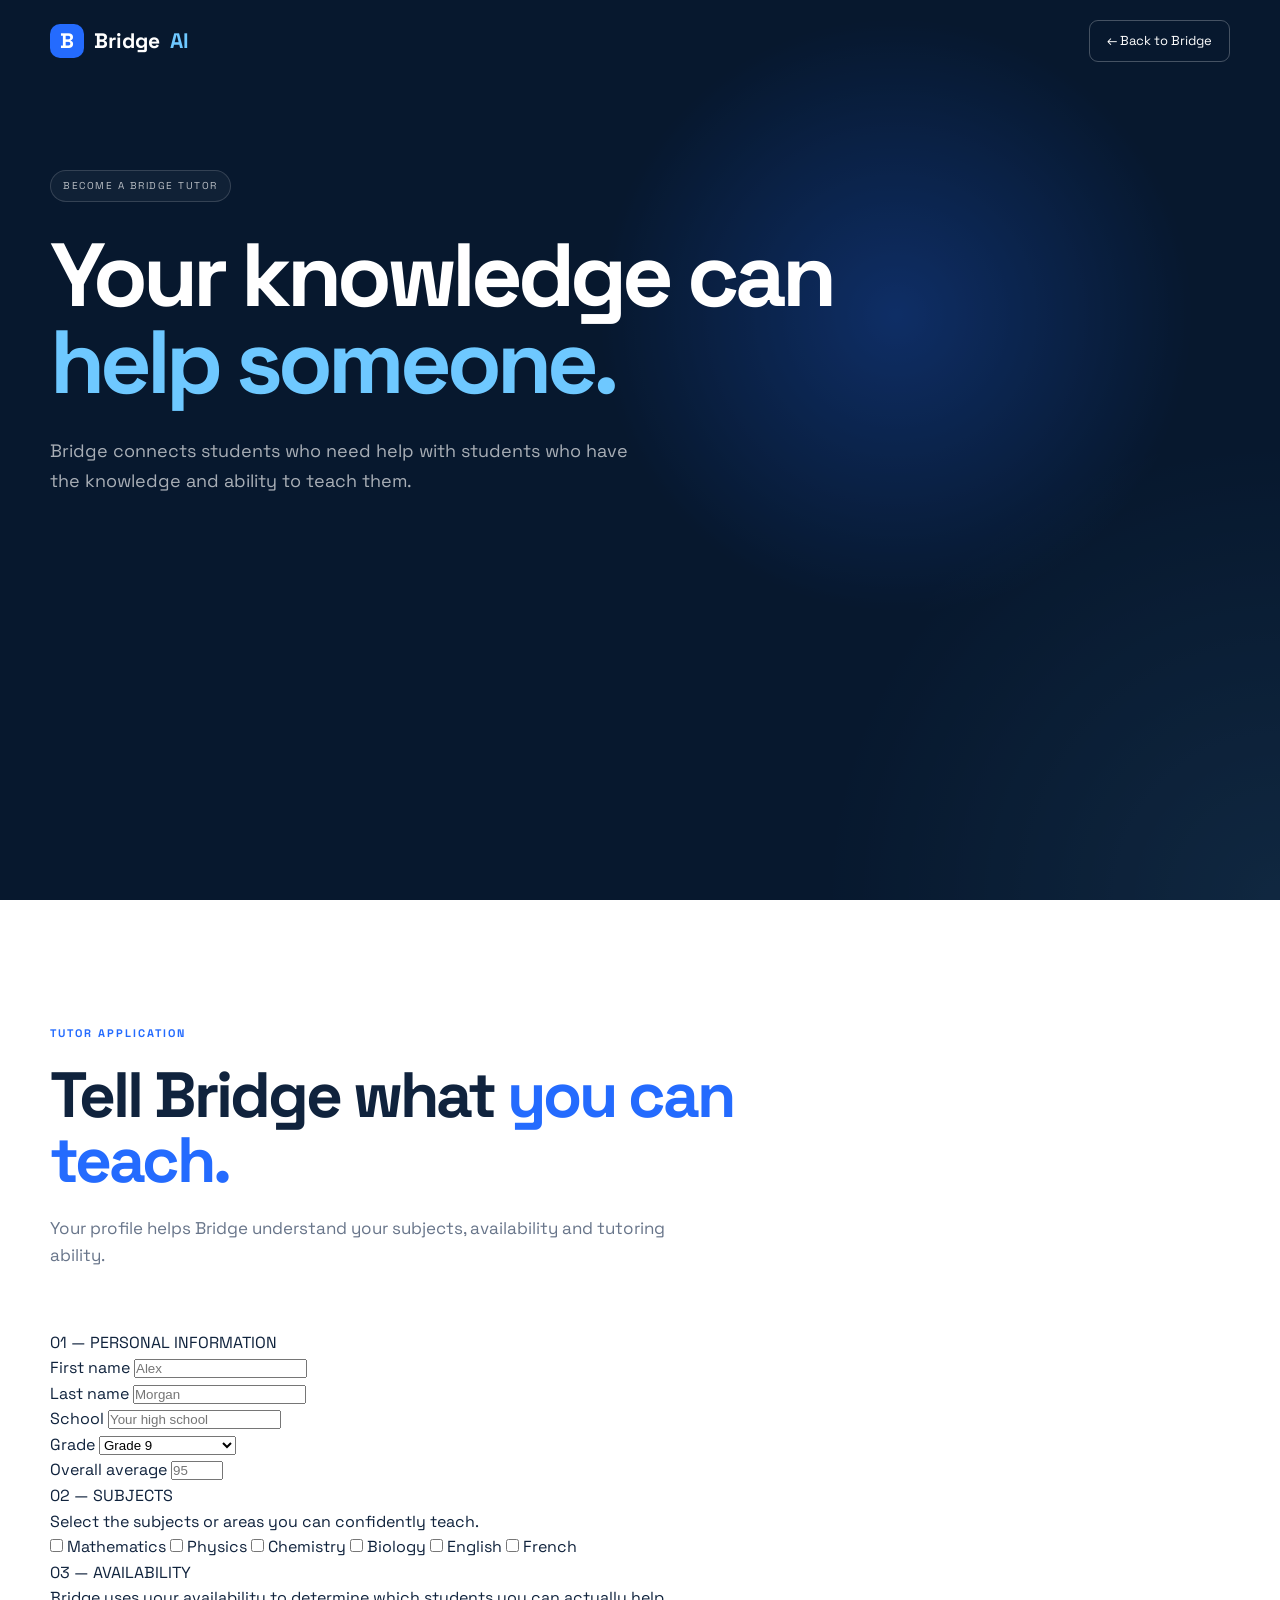
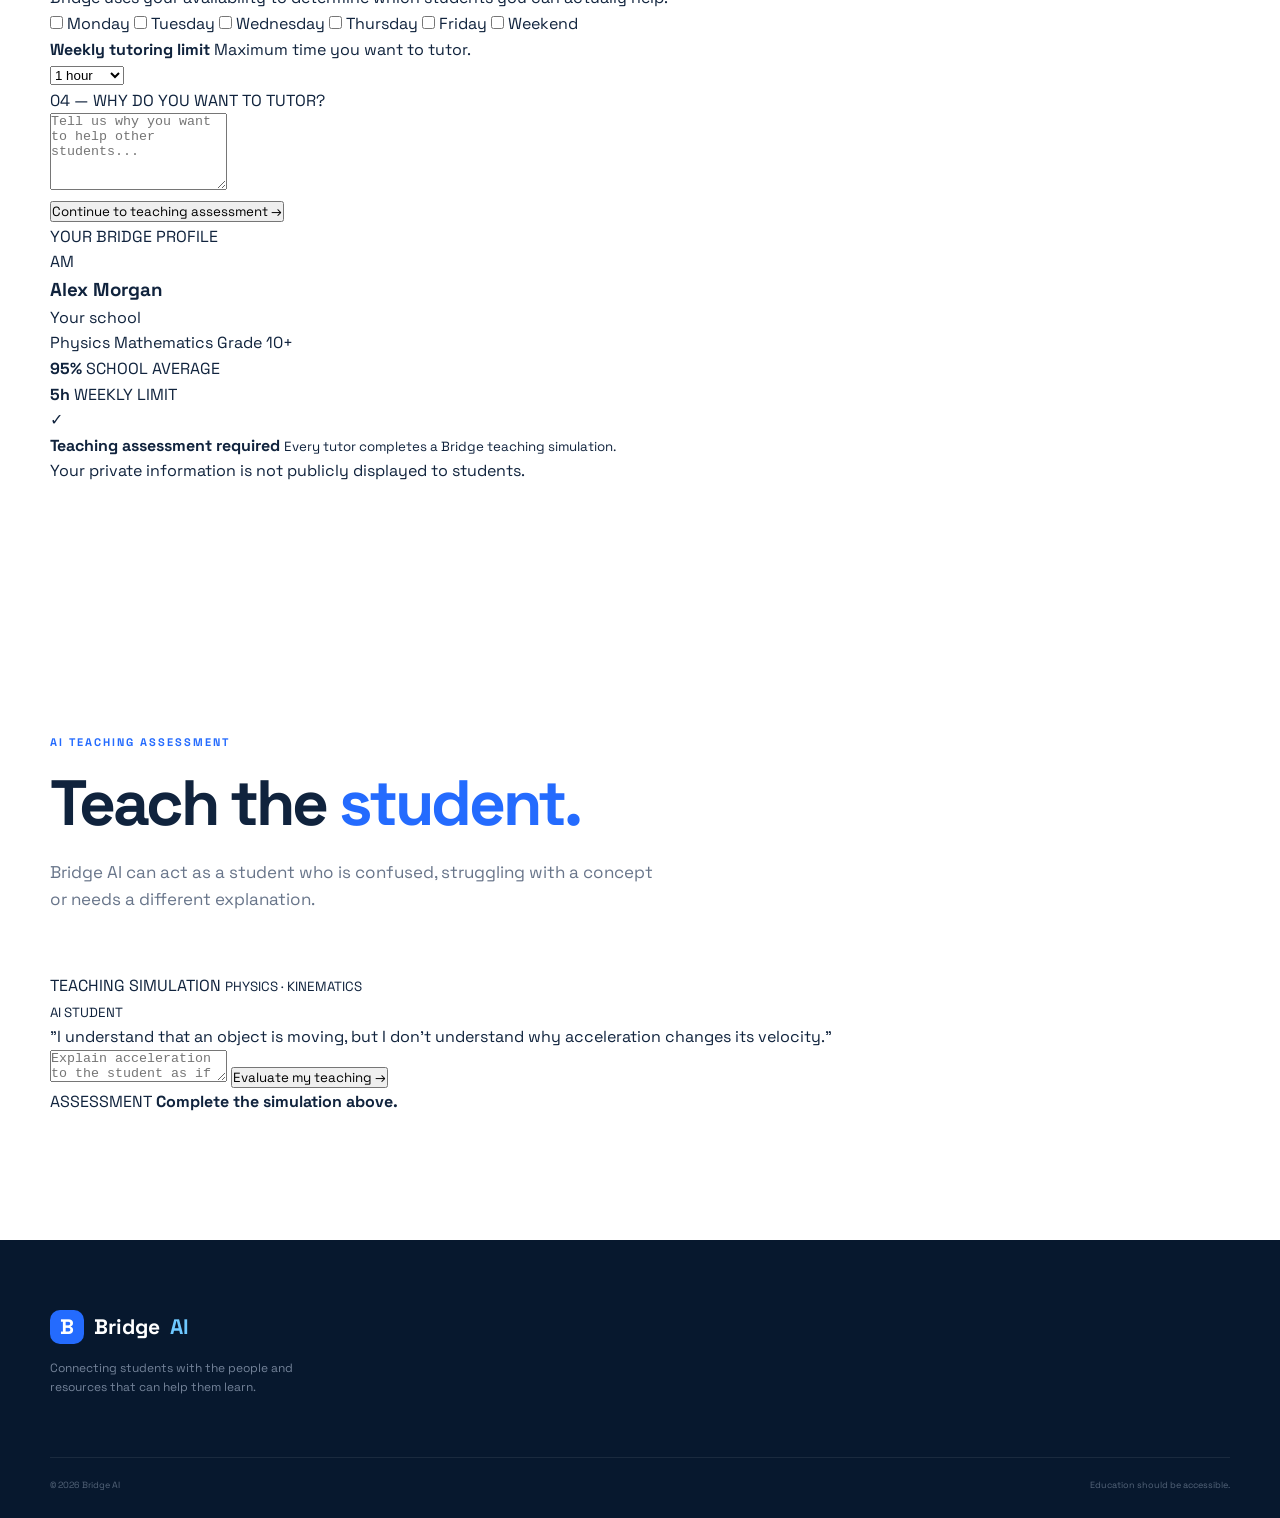
==== commit 1ffd70fa: "pls workk" ====
--- a/tutor.html
+++ b/tutor.html
@@ -10,185 +10,109 @@
         content="width=device-width, initial-scale=1.0"
     >
 
-    <title>
-        Bridge AI — Become a Tutor
-    </title>
-
-    <link
-        rel="preconnect"
-        href="https://fonts.googleapis.com"
-    >
-
-    <link
-        rel="preconnect"
-        href="https://fonts.gstatic.com"
-        crossorigin
-    >
+    <title>Become a Tutor — Bridge AI</title>
+
+    <link rel="preconnect" href="https://fonts.googleapis.com">
+    <link rel="preconnect" href="https://fonts.gstatic.com" crossorigin>
 
     <link
         href="https://fonts.googleapis.com/css2?family=Space+Grotesk:wght@400;500;600;700&display=swap"
         rel="stylesheet"
     >
 
-    <link
-        rel="stylesheet"
-        href="style.css"
-    >
+    <link rel="stylesheet" href="style.css">
 
 </head>
 
 
-<body>
-
-
-<header class="navbar">
+<body class="tutor-page">
+
+
+<!-- =========================
+     NAV
+========================= -->
+
+<header class="navbar tutor-navbar">
 
     <div class="nav-container">
 
+        <a href="index.html" class="logo">
+            <span class="logo-mark">B</span>
+            Bridge<span class="logo-ai">AI</span>
+        </a>
+
         <a
-            class="logo"
             href="index.html"
+            class="nav-button"
         >
-
-            <span class="logo-mark">
-                B
-            </span>
-
-            Bridge
-
-            <span class="logo-ai">
-                AI
-            </span>
-
+            ← Back to Bridge
         </a>
 
-
-        <nav class="nav-links">
-
-            <a href="index.html#workflow">
-                Workflow
-            </a>
-
-            <a href="index.html#matching">
-                Matching
-            </a>
-
-            <a href="index.html#ai">
-                AI
-            </a>
-
-            <a href="index.html#offline">
-                Offline
-            </a>
-
-        </nav>
-
-
-        <a
-            class="nav-button"
-            href="index.html"
-        >
-            Back to Bridge →
-        </a>
-
     </div>
 
 </header>
 
 
-<main>
-
-
-<!-- =========================================================
-     TUTOR HERO
-========================================================= -->
-
-<section class="hero tutor-hero">
+<!-- =========================
+     HERO
+========================= -->
+
+<section class="tutor-hero hero">
 
     <div class="hero-background"></div>
 
     <div class="hero-content">
 
         <div class="eyebrow">
-
-            <span class="eyebrow-dot"></span>
-
-            TUTOR REGISTRATION
-
+            BECOME A BRIDGE TUTOR
         </div>
 
-
         <h1>
-            Teach with
-            <span>purpose.</span>
+            Your knowledge can
+            <span>help someone.</span>
         </h1>
 
-
         <p class="hero-subtitle">
-
-            Bridge doesn't allow anyone to simply claim
-            the title of tutor. Applicants demonstrate their
-            subject knowledge and teaching ability before
-            being matched with students.
-
+            Bridge connects students who need help with students who
+            have the knowledge and ability to teach them.
         </p>
 
-
-        <div class="hero-stats">
-
-            <div>
-                <strong>01</strong>
-                <span>Build your profile</span>
+    </div>
+
+</section>
+
+
+<!-- =========================
+     APPLICATION
+========================= -->
+
+<section class="section tutor-application">
+
+    <div class="section-container">
+
+        <div class="section-header">
+
+            <div class="section-label">
+                TUTOR APPLICATION
             </div>
 
-            <div>
-                <strong>02</strong>
-                <span>Set your availability</span>
-            </div>
-
-            <div>
-                <strong>03</strong>
-                <span>Complete AI assessment</span>
-            </div>
+            <h2>
+                Tell Bridge what
+                <span>you can teach.</span>
+            </h2>
+
+            <p>
+                Your profile helps Bridge understand your subjects,
+                availability and tutoring ability.
+            </p>
 
         </div>
 
-    </div>
-
-</section>
-
-
-<!-- =========================================================
-     APPLICATION
-========================================================= -->
-
-<section class="section demo">
-
-    <div class="section-container">
-
-
-        <div class="section-header">
-
-            <div class="section-label">
-                01 / TUTOR PROFILE
-            </div>
-
-            <h2>
-                Tell Bridge what kind of
-                <span>tutor you are.</span>
-            </h2>
-
-            <p>
-                Your academic background, subjects, experience
-                and availability help Bridge determine which
-                students you are qualified to support.
-            </p>
-
-        </div>
-
 
         <div class="tutor-application-layout">
 
+
+            <!-- FORM -->
 
             <form
                 class="application-form"
@@ -196,14 +120,13 @@
             >
 
 
-                <!-- BASIC INFORMATION -->
+                <!-- PERSONAL -->
 
                 <div class="form-section">
 
                     <div class="form-title">
-                        Basic information
-                    </div>
-
+                        01 — PERSONAL INFORMATION
+                    </div>
 
                     <div class="form-grid">
 
@@ -215,8 +138,9 @@
 
                             <input
                                 id="firstName"
+                                type="text"
+                                placeholder="Alex"
                                 required
-                                placeholder="Alex"
                             >
 
                         </div>
@@ -230,8 +154,9 @@
 
                             <input
                                 id="lastName"
+                                type="text"
+                                placeholder="Morgan"
                                 required
-                                placeholder="Morgan"
                             >
 
                         </div>
@@ -245,8 +170,9 @@
 
                             <input
                                 id="school"
+                                type="text"
+                                placeholder="Your high school"
                                 required
-                                placeholder="Your secondary school"
                             >
 
                         </div>
@@ -260,25 +186,11 @@
 
                             <select id="grade">
 
-                                <option>
-                                    Grade 9
-                                </option>
-
-                                <option selected>
-                                    Grade 10
-                                </option>
-
-                                <option>
-                                    Grade 11
-                                </option>
-
-                                <option>
-                                    Grade 12
-                                </option>
-
-                                <option>
-                                    Post-secondary
-                                </option>
+                                <option>Grade 9</option>
+                                <option>Grade 10</option>
+                                <option>Grade 11</option>
+                                <option>Grade 12</option>
+                                <option>College / University</option>
 
                             </select>
 
@@ -288,7 +200,7 @@
                         <div class="form-field">
 
                             <label for="average">
-                                Academic average (%)
+                                Overall average
                             </label>
 
                             <input
@@ -297,6 +209,7 @@
                                 min="0"
                                 max="100"
                                 placeholder="95"
+                                required
                             >
 
                         </div>
@@ -311,142 +224,81 @@
                 <div class="form-section">
 
                     <div class="form-title">
-                        What can you teach?
-                    </div>
+                        02 — SUBJECTS
+                    </div>
+
+                    <p class="form-help">
+                        Select the subjects or areas you can confidently teach.
+                    </p>
 
 
                     <div class="checkbox-grid">
 
                         <label class="check">
-
                             <input
                                 type="checkbox"
                                 value="Mathematics"
                             >
-
                             Mathematics
-
-                        </label>
-
+                        </label>
 
                         <label class="check">
-
                             <input
                                 type="checkbox"
-                                value="Science"
-                            >
-
-                            Science
-
-                        </label>
-
+                                value="Physics"
+                            >
+                            Physics
+                        </label>
 
                         <label class="check">
-
+                            <input
+                                type="checkbox"
+                                value="Chemistry"
+                            >
+                            Chemistry
+                        </label>
+
+                        <label class="check">
+                            <input
+                                type="checkbox"
+                                value="Biology"
+                            >
+                            Biology
+                        </label>
+
+                        <label class="check">
                             <input
                                 type="checkbox"
                                 value="English"
                             >
-
                             English
-
-                        </label>
-
+                        </label>
 
                         <label class="check">
-
                             <input
                                 type="checkbox"
                                 value="French"
                             >
-
                             French
-
-                        </label>
-
-
-                        <label class="check">
-
-                            <input
-                                type="checkbox"
-                                value="Computer Science"
-                            >
-
-                            Computer Science
-
-                        </label>
-
-
-                        <label class="check">
-
-                            <input
-                                type="checkbox"
-                                value="Business"
-                            >
-
-                            Business
-
-                        </label>
-
-
-                        <label class="check">
-
-                            <input
-                                type="checkbox"
-                                value="Physics"
-                            >
-
-                            Physics
-
-                        </label>
-
-
-                        <label class="check">
-
-                            <input
-                                type="checkbox"
-                                value="Biology"
-                            >
-
-                            Biology
-
-                        </label>
-
-                    </div>
-
-                </div>
-
-
-                <!-- EXPERIENCE -->
+                        </label>
+
+                    </div>
+
+                </div>
+
+
+                <!-- AVAILABILITY -->
 
                 <div class="form-section">
 
                     <div class="form-title">
-                        Experience & extracurriculars
-                    </div>
-
-
-                    <textarea
-                        id="experience"
-                        rows="5"
-                        placeholder="Tell Bridge about clubs, sports, leadership, competitions, volunteering, previous tutoring or other experiences..."
-                    ></textarea>
-
-                </div>
-
-
-                <!-- AVAILABILITY -->
-
-                <div class="form-section">
-
-                    <div class="form-title">
-                        When can you tutor?
+                        03 — AVAILABILITY
                     </div>
 
 
                     <p class="form-help">
-                        Bridge uses your calendar availability
-                        when creating matches.
+                        Bridge uses your availability to determine
+                        which students you can actually help.
                     </p>
 
 
@@ -454,153 +306,64 @@
 
                         <label class="availability">
                             <input type="checkbox">
-                            Mon
+                            Monday
                         </label>
 
                         <label class="availability">
                             <input type="checkbox">
-                            Tue
+                            Tuesday
                         </label>
 
                         <label class="availability">
                             <input type="checkbox">
-                            Wed
+                            Wednesday
                         </label>
 
                         <label class="availability">
                             <input type="checkbox">
-                            Thu
+                            Thursday
                         </label>
 
                         <label class="availability">
                             <input type="checkbox">
-                            Fri
+                            Friday
                         </label>
 
                         <label class="availability">
                             <input type="checkbox">
-                            Sat
-                        </label>
-
-                        <label class="availability">
-                            <input type="checkbox">
-                            Sun
-                        </label>
-
-                    </div>
-
-
-                    <div class="calendar-editor">
-
-                        <div class="calendar-editor-header">
+                            Weekend
+                        </label>
+
+                    </div>
+
+
+                    <div class="limit-box">
+
+                        <div>
 
                             <strong>
-                                Example weekly calendar
+                                Weekly tutoring limit
                             </strong>
 
                             <span>
-                                Click times to toggle
+                                Maximum time you want to tutor.
                             </span>
 
                         </div>
 
 
-                        <div class="time-grid">
-
-                            <button>3 PM</button>
-                            <button>4 PM</button>
-                            <button class="time-active">5 PM</button>
-                            <button class="time-active">6 PM</button>
-                            <button>7 PM</button>
-                            <button>8 PM</button>
-
-                        </div>
-
-                    </div>
-
-
-                    <div class="limit-box">
-
-                        <div>
-
-                            <strong>
-                                Weekly maximum
-                            </strong>
-
-                            <span>
-                                Maximum theoretical tutoring time.
-                            </span>
-
-                        </div>
-
-
                         <select id="weeklyLimit">
 
-                            <option value="60 minutes">
-                                60 minutes
-                            </option>
-
-                            <option value="120 minutes">
-                                120 minutes
-                            </option>
-
-                            <option
-                                value="180 minutes"
-                                selected
-                            >
-                                180 minutes
-                            </option>
-
-                            <option value="240 minutes">
-                                240 minutes
-                            </option>
-
-                            <option value="300 minutes">
-                                300 minutes
-                            </option>
+                            <option>1 hour</option>
+                            <option>2 hours</option>
+                            <option>3 hours</option>
+                            <option>5 hours</option>
+                            <option>10 hours</option>
 
                         </select>
 
                     </div>
 
-
-                    <div class="limit-box">
-
-                        <div>
-
-                            <strong>
-                                Daily maximum
-                            </strong>
-
-                            <span>
-                                Prevents one day from being overfilled.
-                            </span>
-
-                        </div>
-
-
-                        <select id="dailyLimit">
-
-                            <option>
-                                30 minutes
-                            </option>
-
-                            <option selected>
-                                60 minutes
-                            </option>
-
-                            <option>
-                                90 minutes
-                            </option>
-
-                            <option>
-                                120 minutes
-                            </option>
-
-                        </select>
-
-                    </div>
-
                 </div>
 
 
@@ -609,36 +372,34 @@
                 <div class="form-section">
 
                     <div class="form-title">
-                        Why do you want to tutor?
-                    </div>
-
+                        04 — WHY DO YOU WANT TO TUTOR?
+                    </div>
 
                     <textarea
                         id="motivation"
                         rows="5"
-                        placeholder="Tell Bridge how you want to help students."
+                        placeholder="Tell us why you want to help other students..."
                     ></textarea>
 
                 </div>
 
 
                 <button
+                    type="submit"
                     class="submit-button"
-                    type="submit"
                 >
-                    Submit tutor profile →
+                    Continue to teaching assessment →
                 </button>
 
-
             </form>
 
 
-            <!-- PROFILE PREVIEW -->
+            <!-- PROFILE -->
 
             <aside class="profile-preview">
 
                 <span class="preview-label">
-                    LIVE PROFILE PREVIEW
+                    YOUR BRIDGE PROFILE
                 </span>
 
 
@@ -659,17 +420,9 @@
 
                 <div class="preview-tags">
 
-                    <span>
-                        Math
-                    </span>
-
-                    <span>
-                        Science
-                    </span>
-
-                    <span>
-                        Flexible
-                    </span>
+                    <span>Physics</span>
+                    <span>Mathematics</span>
+                    <span>Grade 10+</span>
 
                 </div>
 
@@ -683,7 +436,7 @@
                         </strong>
 
                         <span>
-                            ACADEMIC AVERAGE
+                            SCHOOL AVERAGE
                         </span>
 
                     </div>
@@ -691,8 +444,8 @@
 
                     <div>
 
-                        <strong id="previewWeekly">
-                            3h
+                        <strong>
+                            5h
                         </strong>
 
                         <span>
@@ -706,19 +459,17 @@
 
                 <div class="verification-box">
 
-                    <span>
-                        ✓
-                    </span>
+                    <span>✓</span>
 
                     <div>
 
                         <strong>
-                            Teaching assessment
+                            Teaching assessment required
                         </strong>
 
                         <small>
-                            Complete the AI simulation
-                            to demonstrate how you teach.
+                            Every tutor completes a Bridge
+                            teaching simulation.
                         </small>
 
                     </div>
@@ -726,30 +477,9 @@
                 </div>
 
 
-                <div class="profile-quality">
-
-                    <span>
-                        PROFILE QUALITY
-                    </span>
-
-                    <div class="quality-bar">
-                        <i></i>
-                    </div>
-
-                    <small>
-                        Complete the teaching simulation
-                        to finish your profile.
-                    </small>
-
-                </div>
-
-
                 <p class="preview-note">
-
-                    Academic performance is only one part
-                    of tutor quality. Bridge should combine
-                    multiple indicators and human review.
-
+                    Your private information is not publicly
+                    displayed to students.
                 </p>
 
             </aside>
@@ -761,219 +491,102 @@
 </section>
 
 
-<!-- =========================================================
-     TEACHING SIMULATION
-========================================================= -->
-
-<section
-    class="section ai-section"
-    id="teaching-assessment"
->
+<!-- =========================
+     TEACHING ASSESSMENT
+========================= -->
+
+<section class="section tutor-simulation-section">
 
     <div class="section-container">
 
-
         <div class="section-header">
 
             <div class="section-label">
-                02 / AI TEACHING ASSESSMENT
+                AI TEACHING ASSESSMENT
             </div>
 
             <h2>
-                What happens when
-                <span>AI becomes your student?</span>
+                Teach the
+                <span>student.</span>
             </h2>
 
             <p>
-                Every applicant receives a standardized teaching
-                scenario. Bridge AI acts as the student while
-                evaluating how the tutor explains and adapts.
+                Bridge AI can act as a student who is confused,
+                struggling with a concept or needs a different
+                explanation.
             </p>
 
         </div>
 
 
-        <div class="assessment-layout">
-
-
-            <div class="assessment-explanation">
-
-                <div class="assessment-step">
-
-                    <span>
-                        01
-                    </span>
+        <div class="tutor-simulation">
+
+            <div class="simulation-header">
+
+                <span>
+                    TEACHING SIMULATION
+                </span>
+
+                <small>
+                    PHYSICS · KINEMATICS
+                </small>
+
+            </div>
+
+
+            <div class="simulation-question">
+
+                <small>
+                    AI STUDENT
+                </small>
+
+                <p>
+                    "I understand that an object is moving,
+                    but I don't understand why acceleration changes
+                    its velocity."
+                </p>
+
+            </div>
+
+
+            <div class="simulation-input">
+
+                <textarea
+                    id="teachingAnswer"
+                    placeholder="Explain acceleration to the student as if you were tutoring them..."
+                ></textarea>
+
+
+                <button id="evaluateTeaching">
+                    Evaluate my teaching →
+                </button>
+
+            </div>
+
+
+            <div
+                class="evaluation-result"
+                id="evaluationResult"
+            >
+
+                <div class="evaluation-header">
 
                     <div>
 
+                        <span>
+                            ASSESSMENT
+                        </span>
+
                         <strong>
-                            Standardized prompt
+                            Complete the simulation above.
                         </strong>
 
-                        <p>
-                            Every tutor can receive the same
-                            teaching scenario so applications
-                            can be compared consistently.
-                        </p>
-
-                    </div>
-
-                </div>
-
-
-                <div class="assessment-step">
-
-                    <span>
-                        02
-                    </span>
-
-                    <div>
-
-                        <strong>
-                            AI becomes the learner
-                        </strong>
-
-                        <p>
-                            The AI can behave as confused,
-                            inexperienced, language-limited
-                            or otherwise require adaptation.
-                        </p>
-
-                    </div>
-
-                </div>
-
-
-                <div class="assessment-step">
-
-                    <span>
-                        03
-                    </span>
-
-                    <div>
-
-                        <strong>
-                            Bridge evaluates
-                        </strong>
-
-                        <p>
-                            The system can assess accuracy,
-                            clarity, pacing, adaptation,
-                            reasoning and respectful teaching.
-                        </p>
-
-                    </div>
-
-                </div>
-
-
-                <div class="assessment-step">
-
-                    <span>
-                        04
-                    </span>
-
-                    <div>
-
-                        <strong>
-                            Human review
-                        </strong>
-
-                        <p>
-                            For a real implementation, AI results
-                            could be combined with supervision or
-                            human review.
-                        </p>
-
                     </div>
 
                 </div>
 
             </div>
 
-
-            <!-- SIMULATION -->
-
-            <div class="tutor-simulation">
-
-                <div class="simulation-header">
-
-                    <span>
-                        STANDARDIZED TUTOR ASSESSMENT
-                    </span>
-
-                    <small>
-                        ILLUSTRATIVE PROTOTYPE
-                    </small>
-
-                </div>
-
-
-                <div class="simulation-question">
-
-                    <small>
-                        AI STUDENT
-                    </small>
-
-                    <p>
-
-                        “I know that acceleration means
-                        something changes, but I don't understand
-                        why the same force can cause different
-                        acceleration.
-
-                        Can you explain it to me like I'm new
-                        to physics?”
-
-                    </p>
-
-                </div>
-
-
-                <div class="simulation-input">
-
-                    <label>
-                        Your teaching response
-                    </label>
-
-                    <textarea
-                        id="teachingAnswer"
-                        placeholder="Explain the concept as if you were tutoring the student..."
-                    ></textarea>
-
-
-                    <button
-                        id="evaluateTeaching"
-                        type="button"
-                    >
-                        Evaluate teaching →
-                    </button>
-
-                </div>
-
-
-                <div
-                    class="evaluation-result"
-                    id="evaluationResult"
-                >
-
-                    <div>
-
-                        <span>
-                            WAITING FOR RESPONSE
-                        </span>
-
-                        <strong>
-                            Your illustrative assessment
-                            will appear here.
-                        </strong>
-
-                    </div>
-
-                </div>
-
-            </div>
-
         </div>
 
     </div>
@@ -981,243 +594,43 @@
 </section>
 
 
-<!-- =========================================================
-     TUTOR QUALITY
-========================================================= -->
-
-<section class="section tutor-quality">
-
-    <div class="section-container">
-
-
-        <div class="section-header center">
-
-            <div class="section-label">
-                03 / TUTOR QUALITY
-            </div>
-
-            <h2>
-                Don't just measure what tutors
-                <span>know.</span>
-            </h2>
+<!-- =========================
+     FOOTER
+========================= -->
+
+<footer>
+
+    <div class="footer-container">
+
+        <div class="footer-brand">
+
+            <a href="index.html" class="logo">
+                <span class="logo-mark">B</span>
+                Bridge<span class="logo-ai">AI</span>
+            </a>
 
             <p>
-                A strong tutor needs more than a high grade.
-                Bridge can evaluate whether someone can actually
-                communicate knowledge to another person.
+                Connecting students with the people and resources
+                that can help them learn.
             </p>
 
         </div>
 
-
-        <div class="quality-grid">
-
-            <div class="quality-card">
-
-                <span>
-                    01
-                </span>
-
-                <strong>
-                    Knowledge accuracy
-                </strong>
-
-                <p>
-                    Does the tutor explain the concept correctly?
-                </p>
-
-            </div>
-
-
-            <div class="quality-card">
-
-                <span>
-                    02
-                </span>
-
-                <strong>
-                    Clarity
-                </strong>
-
-                <p>
-                    Can the tutor explain complicated ideas simply?
-                </p>
-
-            </div>
-
-
-            <div class="quality-card">
-
-                <span>
-                    03
-                </span>
-
-                <strong>
-                    Adaptation
-                </strong>
-
-                <p>
-                    Can the tutor change their explanation when
-                    the student doesn't understand?
-                </p>
-
-            </div>
-
-
-            <div class="quality-card">
-
-                <span>
-                    04
-                </span>
-
-                <strong>
-                    Pacing
-                </strong>
-
-                <p>
-                    Does the tutor give the learner enough time
-                    to process new information?
-                </p>
-
-            </div>
-
-
-            <div class="quality-card">
-
-                <span>
-                    05
-                </span>
-
-                <strong>
-                    Communication
-                </strong>
-
-                <p>
-                    Is the tutor respectful, understandable
-                    and encouraging?
-                </p>
-
-            </div>
-
-
-            <div class="quality-card">
-
-                <span>
-                    06
-                </span>
-
-                <strong>
-                    Reflection
-                </strong>
-
-                <p>
-                    Can the tutor identify what went well and
-                    what they should improve?
-                </p>
-
-            </div>
-
-        </div>
-
     </div>
 
-</section>
-
-
-</main>
-
-
-<footer>
-
-    <div class="footer-container">
-
-        <div class="footer-brand">
-
-            <a
-                class="logo"
-                href="index.html"
-            >
-
-                <span class="logo-mark">
-                    B
-                </span>
-
-                Bridge
-
-                <span class="logo-ai">
-                    AI
-                </span>
-
-            </a>
-
-            <p>
-                Better tutors. Better matches. Better learning.
-            </p>
-
-        </div>
-
-
-        <div class="footer-links">
-
-            <div>
-
-                <strong>
-                    BRIDGE
-                </strong>
-
-                <a href="index.html#connection">
-                    Connection
-                </a>
-
-                <a href="index.html#matching">
-                    Matching
-                </a>
-
-                <a href="index.html#ai">
-                    AI
-                </a>
-
-            </div>
-
-
-            <div>
-
-                <strong>
-                    TUTOR
-                </strong>
-
-                <a href="#top">
-                    Application
-                </a>
-
-                <a href="#teaching-assessment">
-                    AI Assessment
-                </a>
-
-            </div>
-
-        </div>
+
+    <div class="footer-bottom">
+
+        <span>© 2026 Bridge AI</span>
+
+        <span>Education should be accessible.</span>
 
     </div>
 
-
-    <div class="footer-bottom">
-
-        <span>
-            © 2026 Bridge AI — Concept prototype
-        </span>
-
-        <span>
-            AI evaluation shown here is illustrative
-        </span>
-
-    </div>
-
 </footer>
 
 
 <script src="tutor.js"></script>
 
 </body>
-
 </html>
--- a/style.css
+++ b/style.css
@@ -1,36 +1,25 @@
 :root {
-
     --navy: #07182e;
     --navy-2: #0b2340;
-
     --blue: #246bfe;
     --blue-light: #e9f1ff;
-
     --cyan: #6ec8ff;
-
     --white: #ffffff;
     --off-white: #f6f8fc;
-
     --gray: #68758a;
     --gray-light: #dfe5ee;
-
     --green: #35c98b;
-
     --text: #10233d;
-
-    --border: rgba(15, 35, 60, 0.10);
+    --border: rgba(15, 35, 60, 0.1);
 
     --radius: 24px;
-
-    --shadow:
-        0 20px 60px rgba(8, 28, 55, 0.10);
-
-}
-
-
-/* =========================================================
+    --shadow: 0 20px 60px rgba(8, 28, 55, 0.1);
+}
+
+
+/* =========================
    RESET
-========================================================= */
+========================= */
 
 * {
     box-sizing: border-box;
@@ -38,1050 +27,578 @@
     padding: 0;
 }
 
-
 html {
     scroll-behavior: smooth;
 }
 
-
 body {
-
-    font-family:
-        "Space Grotesk",
-        sans-serif;
-
+    font-family: "Space Grotesk", sans-serif;
     color: var(--text);
-
-    background: var(--white);
-
+    background: white;
     line-height: 1.6;
-
-}
-
+}
 
 a {
-
     text-decoration: none;
-
     color: inherit;
-
-}
-
-
-button,
-input,
-textarea,
-select {
-
+}
+
+button {
     font-family: inherit;
-
-}
-
-
-button {
-
     cursor: pointer;
-
-}
-
-
-img {
-
-    max-width: 100%;
-
-}
-
-
-/* =========================================================
-   GLOBAL
-========================================================= */
+}
+
+
+/* =========================
+   GENERAL
+========================= */
 
 .section {
-
-    padding: 130px 0;
-
-}
-
+    padding: 125px 0;
+}
 
 .section-container {
-
-    width:
-        min(
-            1180px,
-            calc(100% - 48px)
-        );
-
+    width: min(1180px, calc(100% - 48px));
     margin: 0 auto;
-
-}
-
+}
 
 .section-label {
-
     font-size: 11px;
-
     font-weight: 700;
-
     letter-spacing: 2px;
-
     color: var(--blue);
-
-    margin-bottom: 22px;
-
-}
-
+    margin-bottom: 20px;
+}
 
 .section-header {
-
-    max-width: 760px;
-
-    margin-bottom: 65px;
-
-}
-
+    max-width: 720px;
+    margin-bottom: 60px;
+}
 
 .section-header.center {
-
     text-align: center;
-
     margin-left: auto;
-
     margin-right: auto;
-
-}
-
+}
 
 .section-header h2,
 .split-heading h2,
-.offline-grid h2,
 .global-heading h2 {
-
-    font-size:
-        clamp(
-            38px,
-            5vw,
-            64px
-        );
-
+    font-size: clamp(40px, 5vw, 64px);
     line-height: 1.02;
-
-    letter-spacing: -2.5px;
-
-}
-
+    letter-spacing: -3px;
+}
 
 .section-header h2 span,
 .split-heading h2 span,
-.offline-grid h2 span,
 .global-heading h2 span {
-
     color: var(--blue);
-
-}
-
+}
 
 .section-header p {
-
-    margin-top: 25px;
-
+    margin-top: 22px;
     color: var(--gray);
-
     font-size: 17px;
-
-    max-width: 650px;
-
-}
-
-
-.section-header.center p {
-
-    margin-left: auto;
-    margin-right: auto;
-
-}
-
-
-.text-link {
-
-    display: inline-block;
-
-    margin-top: 25px;
-
-    color: var(--blue);
-
+    max-width: 620px;
+}
+
+
+/* =========================
+   NAVBAR
+========================= */
+
+.navbar {
+    position: absolute;
+    top: 0;
+    width: 100%;
+    height: 82px;
+    z-index: 20;
+}
+
+.nav-container {
+    width: min(1180px, calc(100% - 48px));
+    height: 100%;
+    margin: auto;
+
+    display: flex;
+    align-items: center;
+    justify-content: space-between;
+}
+
+.logo {
+    display: flex;
+    align-items: center;
+    gap: 10px;
+
+    font-size: 21px;
+    font-weight: 700;
+    color: white;
+}
+
+.logo-mark {
+    width: 34px;
+    height: 34px;
+
+    display: grid;
+    place-items: center;
+
+    border-radius: 10px;
+
+    background: var(--blue);
+    color: white;
+}
+
+.logo-ai {
+    color: var(--cyan);
+}
+
+.nav-links {
+    display: flex;
+    gap: 32px;
+
+    color: rgba(255, 255, 255, .7);
     font-size: 13px;
-
-    font-weight: 700;
-
-}
-
-
-/* =========================================================
-   NAVBAR
-========================================================= */
-
-.navbar {
-
-    height: 82px;
-
+}
+
+.nav-links a:hover {
+    color: white;
+}
+
+.nav-button {
+    border: 1px solid rgba(255,255,255,.25);
+    color: white;
+
+    padding: 10px 17px;
+    border-radius: 9px;
+
+    font-size: 13px;
+
+    transition: .2s;
+}
+
+.nav-button:hover {
+    background: white;
+    color: var(--navy);
+}
+
+
+/* =========================
+   BUTTONS
+========================= */
+
+.button {
+    display: inline-flex;
+    align-items: center;
+    justify-content: center;
+    gap: 10px;
+
+    padding: 14px 21px;
+
+    border-radius: 10px;
+
+    font-weight: 600;
+    font-size: 14px;
+
+    transition: .2s;
+}
+
+.button-primary {
+    background: var(--blue);
+    color: white;
+}
+
+.button-primary:hover {
+    transform: translateY(-2px);
+    box-shadow: 0 10px 30px rgba(36,107,254,.35);
+}
+
+.button-secondary {
+    border: 1px solid rgba(255,255,255,.18);
+    color: white;
+}
+
+.button-secondary:hover {
+    background: rgba(255,255,255,.08);
+}
+
+
+/* =========================
+   HERO
+========================= */
+
+.hero {
+    min-height: 900px;
+
+    position: relative;
+    overflow: hidden;
+
+    background: var(--navy);
+    color: white;
+
+    padding-top: 170px;
+}
+
+.hero-background {
     position: absolute;
-
-    width: 100%;
-
-    top: 0;
-
-    z-index: 20;
-
-}
-
-
-.nav-container {
-
-    width:
-        min(
-            1180px,
-            calc(100% - 48px)
-        );
-
-    margin: auto;
-
-    height: 100%;
-
-    display: flex;
-
-    align-items: center;
-
-    justify-content: space-between;
-
-}
-
-
-.logo {
-
-    display: flex;
-
-    align-items: center;
-
-    gap: 10px;
-
-    font-size: 21px;
-
-    font-weight: 700;
-
-    color: white;
-
-}
-
-
-.logo-mark {
-
-    width: 34px;
-
-    height: 34px;
-
-    border-radius: 10px;
-
-    display: grid;
-
-    place-items: center;
-
-    background: var(--blue);
-
-    color: white;
-
-    font-weight: 700;
-
-}
-
-
-.logo-ai {
-
-    color: var(--cyan);
-
-}
-
-
-.nav-links {
-
-    display: flex;
-
-    gap: 25px;
-
-    color:
-        rgba(
-            255,
-            255,
-            255,
-            .70
-        );
-
-    font-size: 13px;
-
-}
-
-
-.nav-links a {
-
-    transition: .2s;
-
-}
-
-
-.nav-links a:hover {
-
-    color: white;
-
-}
-
-
-.nav-button {
-
-    border:
-        1px solid
-        rgba(
-            255,
-            255,
-            255,
-            .25
-        );
-
-    color: white;
-
-    padding: 10px 17px;
-
-    border-radius: 9px;
-
-    font-size: 13px;
-
-    transition: .2s;
-
-}
-
-
-.nav-button:hover {
-
-    background: white;
-
-    color: var(--navy);
-
-}
-
-
-/* =========================================================
-   BUTTONS
-========================================================= */
-
-.button {
-
-    display: inline-flex;
-
-    align-items: center;
-
-    justify-content: center;
-
-    gap: 12px;
-
-    padding: 14px 21px;
-
-    border-radius: 10px;
-
-    font-weight: 600;
-
-    font-size: 14px;
-
-    transition: .2s;
-
-}
-
-
-.button-primary {
-
-    background: var(--blue);
-
-    color: white;
-
-}
-
-
-.button-primary:hover {
-
-    transform: translateY(-2px);
-
-    box-shadow:
-        0 10px 30px
-        rgba(
-            36,
-            107,
-            254,
-            .35
-        );
-
-}
-
-
-.button-secondary {
-
-    border:
-        1px solid
-        rgba(
-            255,
-            255,
-            255,
-            .18
-        );
-
-    color: white;
-
-}
-
-
-.button-secondary:hover {
+    inset: 0;
+
+    opacity: .6;
 
     background:
-        rgba(
-            255,
-            255,
-            255,
-            .08
-        );
-
-}
-
-
-.button-light {
-
-    background: white;
-
-    color: var(--blue);
-
-    margin-top: 30px;
-
-}
-
-
-.button-light:hover {
-
-    transform: translateY(-2px);
-
-}
-
-
-/* =========================================================
-   HERO
-========================================================= */
-
-.hero {
-
-    min-height: 900px;
-
-    position: relative;
-
-    overflow: hidden;
-
-    background: var(--navy);
-
-    color: white;
-
-    padding-top: 170px;
-
-}
-
-
-.hero-background {
-
-    position: absolute;
-
-    inset: 0;
-
-    opacity: .55;
-
-    background:
-
         radial-gradient(
             circle at 70% 35%,
             rgba(36,107,254,.45),
             transparent 28%
         ),
-
         radial-gradient(
             circle at 100% 100%,
             rgba(110,200,255,.15),
             transparent 30%
         );
-
-}
-
+}
 
 .hero-content {
-
-    width:
-        min(
-            1180px,
-            calc(100% - 48px)
-        );
-
+    width: min(1180px, calc(100% - 48px));
     margin: auto;
 
     position: relative;
-
     z-index: 2;
-
-}
-
+}
 
 .eyebrow {
-
     display: inline-flex;
-
     align-items: center;
-
     gap: 9px;
 
     padding: 7px 12px;
 
     border-radius: 100px;
-
-    border:
-        1px solid
-        rgba(
-            255,
-            255,
-            255,
-            .15
-        );
-
-    background:
-        rgba(
-            255,
-            255,
-            255,
-            .04
-        );
+    border: 1px solid rgba(255,255,255,.15);
+
+    background: rgba(255,255,255,.04);
 
     font-size: 10px;
-
     letter-spacing: 1.5px;
 
-    color:
-        rgba(
-            255,
-            255,
-            255,
-            .7
-        );
-
-}
-
-
-.eyebrow-dot {
-
+    color: rgba(255,255,255,.7);
+}
+
+.eyebrow-dot,
+.green-dot {
     width: 7px;
-
     height: 7px;
 
     border-radius: 50%;
 
     background: var(--green);
-
-}
-
+    display: inline-block;
+}
 
 .hero h1 {
-
-    font-size:
-        clamp(
-            58px,
-            7vw,
-            92px
-        );
-
     max-width: 850px;
 
+    font-size: clamp(58px, 7vw, 92px);
     line-height: .97;
-
     letter-spacing: -5px;
 
     margin: 30px 0;
-
-}
-
+}
 
 .hero h1 span {
-
+    display: block;
     color: var(--cyan);
-
-    display: block;
-
-}
-
+}
 
 .hero-subtitle {
-
-    max-width: 620px;
-
-    color:
-        rgba(
-            255,
-            255,
-            255,
-            .65
-        );
+    max-width: 610px;
+
+    color: rgba(255,255,255,.65);
 
     font-size: 18px;
-
     line-height: 1.7;
-
-}
-
+}
 
 .hero-buttons {
-
-    display: flex;
-
+    display: flex;
     gap: 12px;
 
     margin-top: 35px;
-
-}
-
+}
 
 .hero-stats {
-
-    display: flex;
-
+    display: flex;
     gap: 45px;
 
     margin-top: 75px;
-
-}
-
+}
 
 .hero-stats div {
-
-    display: flex;
-
+    display: flex;
     flex-direction: column;
-
-}
-
+}
 
 .hero-stats strong {
-
     font-size: 22px;
-
-}
-
+}
 
 .hero-stats span {
-
-    color:
-        rgba(
-            255,
-            255,
-            255,
-            .45
-        );
-
+    color: rgba(255,255,255,.45);
     font-size: 11px;
-
+}
+
+
+/* =========================
+   HERO PRODUCT
+========================= */
+
+.hero-product {
+    position: absolute;
+
+    z-index: 3;
+
+    width: 570px;
+
+    right: max(
+        40px,
+        calc((100vw - 1180px) / 2 - 40px)
+    );
+
+    top: 300px;
+}
+
+.app-window {
+    overflow: hidden;
+
+    border-radius: 20px;
+
+    background: white;
+
+    box-shadow:
+        0 35px 100px rgba(0,0,0,.35);
+
+    transform: rotate(1.5deg);
+}
+
+.window-header {
+    height: 40px;
+
+    background: #eef2f7;
+
+    display: flex;
+    align-items: center;
+    justify-content: space-between;
+
+    padding: 0 14px;
+
+    color: #7b8798;
+    font-size: 10px;
+}
+
+.window-dots {
+    display: flex;
+    gap: 5px;
+}
+
+.window-dots i {
+    width: 7px;
+    height: 7px;
+
+    border-radius: 50%;
+
+    background: #bbc4d0;
+}
+
+.dashboard {
+    display: flex;
+    min-height: 410px;
+}
+
+.sidebar {
+    width: 125px;
+
+    background: #f8faff;
+
+    border-right: 1px solid #e8edf3;
+
+    padding: 17px 10px;
+}
+
+.side-logo {
+    width: 28px;
+    height: 28px;
+
+    display: grid;
+    place-items: center;
+
+    background: var(--blue);
+
+    border-radius: 8px;
+
+    color: white;
+
+    font-size: 12px;
+    font-weight: bold;
+
+    margin-bottom: 30px;
+}
+
+.side-item {
+    padding: 9px;
+
+    display: flex;
+    gap: 7px;
+    align-items: center;
+
+    font-size: 9px;
+    color: #788497;
+
+    margin-bottom: 5px;
+
+    border-radius: 7px;
+}
+
+.side-item.active {
+    color: var(--blue);
+    background: #e9f1ff;
+    font-weight: bold;
+}
+
+.dashboard-main {
+    padding: 25px;
+    flex: 1;
+}
+
+.dashboard-top {
+    display: flex;
+    justify-content: space-between;
+    align-items: center;
+}
+
+.dashboard-top small {
+    font-size: 8px;
+    letter-spacing: 1px;
+    color: #96a0af;
+}
+
+.dashboard-top h3 {
+    font-size: 19px;
+    margin-top: 2px;
+}
+
+.avatar {
+    width: 32px;
+    height: 32px;
+
+    display: grid;
+    place-items: center;
+
+    border-radius: 50%;
+
+    background: #cfe0ff;
+    color: var(--blue);
+
+    font-size: 9px;
+    font-weight: bold;
+}
+
+.question-card {
+    margin-top: 25px;
+
+    border: 1px solid #dfe7f3;
+    border-radius: 14px;
+
+    padding: 16px;
+
+    display: grid;
+    grid-template-columns: 34px 1fr;
+    gap: 10px;
+}
+
+.question-icon {
+    width: 31px;
+    height: 31px;
+
+    display: grid;
+    place-items: center;
+
+    border-radius: 8px;
+
+    background: #eaf1ff;
+    color: var(--blue);
+}
+
+.question-card small {
+    font-size: 7px;
+    color: #8d99aa;
+    letter-spacing: .7px;
+}
+
+.question-card h4 {
+    font-size: 13px;
     margin-top: 3px;
-
-}
-
-
-/* =========================================================
-   HERO PRODUCT
-========================================================= */
-
-.hero-product {
-
-    position: absolute;
-
-    z-index: 3;
-
-    width: 570px;
-
-    right:
-        max(
-            40px,
-            calc(
-                (100vw - 1180px) / 2 - 40px
-            )
-        );
-
-    top: 300px;
-
-}
-
-
-.app-window {
-
-    border-radius: 20px;
-
-    overflow: hidden;
-
-    background: white;
-
-    box-shadow:
-        0 35px 100px
-        rgba(
-            0,
-            0,
-            0,
-            .35
-        );
-
-    transform: rotate(1.5deg);
-
-}
-
-
-.window-header {
-
-    height: 40px;
-
-    background: #eef2f7;
-
-    display: flex;
-
-    align-items: center;
-
-    justify-content: space-between;
-
-    padding: 0 14px;
-
+}
+
+.question-card p {
+    font-size: 9px;
     color: #7b8798;
-
-    font-size: 10px;
-
-}
-
-
-.window-dots {
-
-    display: flex;
-
-    gap: 5px;
-
-}
-
-
-.window-dots i {
-
-    width: 7px;
-
-    height: 7px;
-
-    border-radius: 50%;
-
-    background: #bbc4d0;
-
-}
-
-
-.live-status {
-
-    color: var(--green);
-
-}
-
-
-.dashboard {
-
-    display: flex;
-
-    min-height: 410px;
-
-}
-
-
-.sidebar {
-
-    width: 125px;
-
+}
+
+.question-card button {
+    grid-column: 2;
+
+    margin-top: 10px;
+
+    border: 0;
+
+    background: var(--blue);
+    color: white;
+
+    padding: 7px 10px;
+
+    border-radius: 6px;
+
+    font-size: 8px;
+}
+
+.mini-grid {
+    display: grid;
+    grid-template-columns: 1fr 1fr;
+
+    gap: 10px;
+
+    margin-top: 10px;
+}
+
+.mini-card {
     background: #f8faff;
 
-    border-right: 1px solid #e8edf3;
-
-    padding: 17px 10px;
-
-}
-
-
-.side-logo {
-
-    width: 28px;
-
-    height: 28px;
-
-    background: var(--blue);
-
-    border-radius: 8px;
-
-    color: white;
-
-    display: grid;
-
-    place-items: center;
-
-    font-size: 12px;
-
-    font-weight: bold;
-
-    margin-bottom: 30px;
-
-}
-
-
-.side-item {
-
-    padding: 9px;
-
-    display: flex;
-
-    gap: 7px;
-
-    align-items: center;
-
-    font-size: 9px;
-
-    color: #788497;
-
-    margin-bottom: 5px;
-
-    border-radius: 7px;
-
-}
-
-
-.side-item.active {
-
-    color: var(--blue);
-
-    background: #e9f1ff;
-
-    font-weight: bold;
-
-}
-
-
-.dashboard-main {
-
-    padding: 25px;
-
-    flex: 1;
-
-}
-
-
-.dashboard-top {
-
-    display: flex;
-
-    justify-content: space-between;
-
-    align-items: center;
-
-}
-
-
-.dashboard-top small {
-
-    font-size: 8px;
-
-    letter-spacing: 1px;
-
-    color: #96a0af;
-
-}
-
-
-.dashboard-top h3 {
-
-    font-size: 19px;
-
-    margin-top: 2px;
-
-}
-
-
-.avatar {
-
-    width: 32px;
-
-    height: 32px;
-
-    border-radius: 50%;
-
-    background: #cfe0ff;
-
-    color: var(--blue);
-
-    display: grid;
-
-    place-items: center;
-
-    font-size: 9px;
-
-    font-weight: bold;
-
-}
-
-
-.question-card {
-
-    margin-top: 25px;
-
-    border: 1px solid #dfe7f3;
-
-    border-radius: 14px;
-
-    padding: 16px;
-
-    display: grid;
-
-    grid-template-columns: 34px 1fr;
-
-    gap: 10px;
-
-}
-
-
-.question-icon {
-
-    width: 31px;
-
-    height: 31px;
-
-    border-radius: 8px;
-
-    background: #eaf1ff;
-
-    color: var(--blue);
-
-    display: grid;
-
-    place-items: center;
-
-}
-
-
-.question-card small {
-
-    font-size: 7px;
-
-    color: #8d99aa;
-
-    letter-spacing: .7px;
-
-}
-
-
-.question-card h4 {
-
-    font-size: 13px;
-
-    margin-top: 3px;
-
-}
-
-
-.question-card p {
-
-    font-size: 9px;
-
-    color: #7b8798;
-
-    margin-top: 4px;
-
-}
-
-
-.question-card button {
-
-    grid-column: 2;
-
-}
-
-
-.interface-button {
-
-    width: 100%;
-
-    margin-top: 10px;
-
-    border: 0;
-
-    background: var(--blue);
-
-    color: white;
-
-    padding: 9px 10px;
-
-    border-radius: 6px;
-
-    font-size: 9px;
-
-    font-weight: 600;
-
-}
-
-
-.mini-grid {
-
-    display: grid;
-
-    grid-template-columns: 1fr 1fr;
-
-    gap: 10px;
-
-    margin-top: 10px;
-
-}
-
-
-.mini-card {
-
-    background: #f8faff;
-
     border: 1px solid #edf1f6;
 
     border-radius: 10px;
 
     padding: 13px;
-
-}
-
+}
 
 .mini-card span,
 .mini-card small {
-
     display: block;
 
     color: #8b96a5;
-
     font-size: 8px;
-
-}
-
+}
 
 .mini-card strong {
-
     display: block;
 
     margin: 4px 0;
 
     font-size: 15px;
-
-}
-
+}
 
 .floating-label {
-
     position: absolute;
 
     background: white;
-
     color: var(--text);
 
     padding: 10px 14px;
@@ -1091,5115 +608,2064 @@
     box-shadow: var(--shadow);
 
     font-size: 10px;
-
     font-weight: bold;
 
     z-index: 5;
-
-}
-
+}
 
 .label-one {
-
     right: -25px;
-
     top: -30px;
-
-}
-
-
-.label-two {
-
-    left: -45px;
-
-    bottom: 40px;
-
-}
-
-
-/* =========================================================
+}
+
+
+/* =========================
+   PROBLEM
+========================= */
+
+.problem {
+    background: var(--off-white);
+}
+
+.problem-grid {
+    display: grid;
+    grid-template-columns: 1fr 1fr;
+
+    gap: 100px;
+}
+
+.problem-grid h2 {
+    font-size: clamp(40px, 5vw, 62px);
+
+    line-height: 1.03;
+    letter-spacing: -3px;
+}
+
+.problem-grid h2 span {
+    display: block;
+    color: var(--blue);
+}
+
+.problem-text {
+    padding-top: 10px;
+
+    color: var(--gray);
+
+    font-size: 16px;
+}
+
+.problem-text p {
+    margin-bottom: 22px;
+}
+
+.problem-points {
+    margin-top: 75px;
+
+    display: grid;
+    grid-template-columns: repeat(4, 1fr);
+
+    border-top: 1px solid #dce3ec;
+}
+
+.problem-point {
+    padding: 25px 20px 0;
+
+    border-right: 1px solid #dce3ec;
+
+    display: flex;
+    flex-direction: column;
+
+    gap: 10px;
+}
+
+.problem-point:first-child {
+    padding-left: 0;
+}
+
+.problem-point:last-child {
+    border-right: 0;
+}
+
+.problem-point strong {
+    color: var(--blue);
+    font-size: 12px;
+}
+
+.problem-point span {
+    font-size: 13px;
+    color: var(--gray);
+}
+
+
+/* =========================
    CONNECTION
-========================================================= */
-
-.problem {
-
-    background: var(--off-white);
-
-}
-
-
-.connection-grid {
-
-    display: grid;
-
-    grid-template-columns:
-        repeat(
-            4,
-            1fr
-        );
-
-    gap: 14px;
-
-}
-
+========================= */
+
+.connection {
+    background: white;
+}
+
+.connection-visual {
+    display: grid;
+
+    grid-template-columns: 1fr 180px 1fr;
+
+    align-items: center;
+
+    gap: 25px;
+
+    max-width: 950px;
+
+    margin: auto;
+}
 
 .connection-card {
+    padding: 35px;
+
+    border: 1px solid #dfe5ee;
+
+    border-radius: 20px;
+
+    background: white;
+
+    box-shadow: 0 15px 45px rgba(8,28,55,.07);
+}
+
+.student-node {
+    border-top: 4px solid var(--blue);
+}
+
+.tutor-node {
+    border-top: 4px solid var(--green);
+}
+
+.node-icon {
+    width: 45px;
+    height: 45px;
+
+    display: grid;
+    place-items: center;
+
+    border-radius: 13px;
+
+    background: var(--blue-light);
+    color: var(--blue);
+
+    font-weight: 700;
+
+    margin-bottom: 25px;
+}
+
+.tutor-node .node-icon {
+    background: #e5f8ef;
+    color: #16855b;
+}
+
+.connection-card small {
+    font-size: 9px;
+    letter-spacing: 1.5px;
+    color: #8995a5;
+}
+
+.connection-card h3 {
+    font-size: 25px;
+    margin: 7px 0;
+}
+
+.connection-card p {
+    color: var(--gray);
+    font-size: 12px;
+}
+
+.node-tag {
+    display: inline-block;
+
+    margin-top: 20px;
+
+    padding: 6px 9px;
+
+    border-radius: 50px;
+
+    background: var(--blue-light);
+
+    color: var(--blue);
+
+    font-size: 9px;
+}
+
+.tutor-node .node-tag {
+    background: #e5f8ef;
+    color: #16855b;
+}
+
+.connection-line {
+    display: flex;
+    align-items: center;
+    justify-content: center;
+    gap: 7px;
+
+    color: var(--blue);
+
+    font-size: 9px;
+}
+
+.line-dot {
+    width: 8px;
+    height: 8px;
+
+    border-radius: 50%;
+
+    background: var(--blue);
+}
+
+.connection-explanation {
+    margin-top: 60px;
+
+    display: grid;
+    grid-template-columns: repeat(3, 1fr);
+
+    gap: 30px;
+
+    border-top: 1px solid var(--border);
+
+    padding-top: 30px;
+}
+
+.connection-explanation strong {
+    font-size: 14px;
+}
+
+.connection-explanation p {
+    margin-top: 8px;
+
+    color: var(--gray);
+
+    font-size: 12px;
+}
+
+
+/* =========================
+   MATCHING
+========================= */
+
+.matching {
+    background: #f7f9fc;
+}
+
+.split-heading {
+    display: grid;
+
+    grid-template-columns: 1fr 420px;
+
+    gap: 100px;
+
+    align-items: end;
+
+    margin-bottom: 55px;
+}
+
+.split-heading p {
+    color: var(--gray);
+    font-size: 16px;
+}
+
+.interface-tabs {
+    display: flex;
+    gap: 5px;
+
+    margin-bottom: 25px;
+}
+
+.interface-tab {
+    border: 1px solid #dce3ed;
+
+    background: white;
+
+    padding: 10px 18px;
+
+    border-radius: 8px;
+
+    color: #738094;
+
+    font-size: 11px;
+}
+
+.interface-tab.active {
+    background: var(--navy);
+    color: white;
+    border-color: var(--navy);
+}
+
+.interface-panel {
+    display: none;
+
+    grid-template-columns: 0.8fr 1.2fr;
+
+    gap: 70px;
+
+    align-items: center;
+
+    background: white;
+
+    border-radius: var(--radius);
+
+    padding: 55px;
+
+    box-shadow: var(--shadow);
+}
+
+.interface-panel.active {
+    display: grid;
+}
+
+.interface-description small,
+.ui-header small {
+    color: var(--blue);
+
+    font-size: 8px;
+    letter-spacing: 1.5px;
+}
+
+.interface-description h3 {
+    font-size: 34px;
+
+    line-height: 1.1;
+
+    margin-top: 12px;
+}
+
+.interface-description > p {
+    margin-top: 17px;
+
+    color: var(--gray);
+
+    font-size: 14px;
+}
+
+.feature-list {
+    list-style: none;
+
+    display: grid;
+    gap: 10px;
+
+    margin-top: 25px;
+}
+
+.feature-list span {
+    font-size: 11px;
+    color: #536177;
+}
+
+.student-ui,
+.tutor-ui,
+.algorithm-ui {
+    background: #f7f9fc;
+
+    border: 1px solid #e1e7ef;
+
+    border-radius: 18px;
+
+    padding: 25px;
+}
+
+.ui-header {
+    display: flex;
+
+    justify-content: space-between;
+
+    align-items: flex-start;
+
+    margin-bottom: 25px;
+}
+
+.ui-header h3 {
+    font-size: 18px;
+    margin-top: 3px;
+}
+
+.ui-status {
+    font-size: 8px;
+
+    color: var(--green);
+
+    border: 1px solid rgba(53,201,139,.3);
+
+    padding: 5px 8px;
+
+    border-radius: 50px;
+}
+
+.student-ui label {
+    display: block;
+
+    font-size: 9px;
+    font-weight: 700;
+
+    margin: 17px 0 7px;
+}
+
+.mock-input {
+    background: white;
+
+    border: 1px solid #dce3ed;
+
+    border-radius: 9px;
+
+    padding: 13px;
+
+    color: #617087;
+
+    font-size: 10px;
+}
+
+.duration-row {
+    display: flex;
+    gap: 6px;
+}
+
+.duration-row button {
+    flex: 1;
+
+    background: white;
+
+    border: 1px solid #dce3ed;
+
+    padding: 9px;
+
+    border-radius: 7px;
+
+    color: #68758a;
+
+    font-size: 9px;
+}
+
+.duration-row button.selected {
+    background: var(--blue-light);
+
+    border-color: var(--blue);
+
+    color: var(--blue);
+}
+
+.calendar {
+    border: 1px solid #dce3ed;
+
+    background: white;
+
+    border-radius: 9px;
+
+    overflow: hidden;
+}
+
+.calendar-head,
+.calendar-row {
+    display: grid;
+    grid-template-columns: repeat(5, 1fr);
+}
+
+.calendar-head span {
+    padding: 8px;
+
+    text-align: center;
+
+    color: #8d99a9;
+
+    font-size: 7px;
+}
+
+.calendar-row button {
+    border: 0;
+
+    border-top: 1px solid #edf1f5;
+
+    border-right: 1px solid #edf1f5;
+
+    background: white;
+
+    padding: 11px 4px;
+
+    font-size: 8px;
+
+    color: #68758a;
+}
+
+.calendar-row button.calendar-selected {
+    background: var(--blue-light);
+
+    color: var(--blue);
+
+    font-weight: bold;
+}
+
+.interface-button {
+    width: 100%;
+
+    margin-top: 22px;
+
+    border: 0;
+
+    background: var(--blue);
+
+    color: white;
+
+    padding: 12px;
+
+    border-radius: 8px;
+
+    font-size: 10px;
+
+    font-weight: 600;
+}
+
+
+/* Tutor UI */
+
+.student-request {
+    display: grid;
+
+    grid-template-columns: 38px 1fr 45px;
+
+    gap: 10px;
+
+    align-items: center;
+
+    padding: 12px;
+
+    background: white;
+
+    border: 1px solid #e2e7ef;
+
+    border-radius: 10px;
+
+    margin-top: 8px;
+}
+
+.student-request.best {
+    border-color: rgba(36,107,254,.35);
+
+    box-shadow: 0 7px 20px rgba(36,107,254,.08);
+}
+
+.request-avatar {
+    width: 36px;
+    height: 36px;
+
+    display: grid;
+    place-items: center;
+
+    border-radius: 50%;
+
+    background: #dce9ff;
+
+    color: var(--blue);
+
+    font-size: 8px;
+    font-weight: bold;
+}
+
+.request-avatar.green {
+    background: #d9f4e9;
+    color: #16855b;
+}
+
+.request-avatar.orange {
+    background: #f4e2cf;
+    color: #9a5d23;
+}
+
+.request-info strong {
+    display: block;
+
+    font-size: 11px;
+}
+
+.request-info > span {
+    color: #8490a1;
+
+    font-size: 9px;
+}
+
+.request-tags {
+    display: flex;
+
+    gap: 4px;
+
+    margin-top: 5px;
+}
+
+.request-tags i {
+    font-style: normal;
+
+    font-size: 7px;
+
+    padding: 3px 5px;
+
+    border-radius: 4px;
+
+    background: #f0f3f7;
+
+    color: #79869a;
+}
+
+.match-score-small {
+    color: var(--blue);
+
+    font-weight: 700;
+
+    font-size: 13px;
+
+    text-align: right;
+}
+
+.tutor-time {
+    display: flex;
+
+    justify-content: space-between;
+
+    margin-top: 18px;
+
+    border-top: 1px solid #e0e5ed;
+
+    padding-top: 15px;
+}
+
+.tutor-time span {
+    color: #8793a3;
+    font-size: 8px;
+}
+
+.tutor-time strong {
+    font-size: 9px;
+}
+
+
+/* Algorithm UI */
+
+.algorithm-factor {
+    margin: 18px 0;
+}
+
+.algorithm-factor > div:first-child {
+    display: flex;
+    justify-content: space-between;
+
+    margin-bottom: 7px;
+}
+
+.algorithm-factor span {
+    color: #67758a;
+    font-size: 9px;
+}
+
+.algorithm-factor strong {
+    color: var(--blue);
+    font-size: 10px;
+}
+
+.algorithm-bar {
+    height: 6px;
+
+    background: #e4e9f0;
+
+    border-radius: 20px;
+
+    overflow: hidden;
+}
+
+.algorithm-bar i {
+    display: block;
+
+    height: 100%;
+
+    background: var(--blue);
+
+    border-radius: inherit;
+}
+
+.algorithm-result {
+    margin-top: 25px;
+
+    border-top: 1px solid #e0e5ed;
+
+    padding-top: 20px;
+
+    display: flex;
+
+    justify-content: space-between;
+
+    align-items: center;
+}
+
+.algorithm-result span {
+    color: #7c899c;
+    font-size: 8px;
+}
+
+.algorithm-result strong {
+    font-size: 30px;
+    color: var(--blue);
+}
+
+
+/* =========================
+   ALGORITHM FLOW
+========================= */
+
+.algorithm-section {
+    background: white;
+}
+
+.algorithm-flow {
+    display: grid;
+
+    grid-template-columns: 1fr auto 1fr auto 1fr auto 1fr;
+
+    align-items: start;
+
+    gap: 18px;
+}
+
+.flow-step {
+    min-height: 250px;
+
+    padding: 25px;
+
+    border: 1px solid var(--border);
+
+    border-radius: 18px;
+
+    background: white;
+}
+
+.flow-step > span {
+    color: #9ca8b8;
+    font-size: 10px;
+}
+
+.flow-icon {
+    width: 42px;
+    height: 42px;
+
+    display: grid;
+    place-items: center;
+
+    margin-top: 25px;
+
+    border-radius: 12px;
+
+    background: var(--blue-light);
+
+    color: var(--blue);
+
+    font-size: 10px;
+
+    font-weight: bold;
+}
+
+.flow-step h3 {
+    margin-top: 18px;
+
+    font-size: 17px;
+}
+
+.flow-step p {
+    margin-top: 8px;
+
+    color: var(--gray);
+
+    font-size: 11px;
+}
+
+.flow-arrow {
+    color: #b3bdca;
+
+    font-size: 22px;
+
+    padding-top: 100px;
+}
+
+
+/* =========================
+   AI
+========================= */
+
+.ai-section {
+    background: var(--navy);
+
+    color: white;
+}
+
+.ai-section .section-label {
+    color: var(--cyan);
+}
+
+.ai-section .section-header p {
+    color: #8290a3;
+}
+
+.ai-section .section-header h2 span {
+    color: var(--cyan);
+}
+
+.ai-grid {
+    display: grid;
+
+    grid-template-columns: 1.4fr 1fr 1fr;
+
+    gap: 15px;
+}
+
+.ai-card {
+    background: #0c2542;
+
+    border: 1px solid rgba(255,255,255,.08);
+
+    border-radius: var(--radius);
+
+    padding: 30px;
+
+    min-height: 390px;
+}
+
+.ai-card-icon {
+    width: 42px;
+    height: 42px;
+
+    display: grid;
+    place-items: center;
+
+    border-radius: 11px;
+
+    background: rgba(110,200,255,.1);
+
+    color: var(--cyan);
+
+    margin-bottom: 45px;
+
+    font-size: 11px;
+    font-weight: bold;
+}
+
+.ai-card small {
+    font-size: 8px;
+
+    color: #738399;
+
+    letter-spacing: 1.3px;
+}
+
+.ai-card h3 {
+    font-size: 25px;
+
+    line-height: 1.15;
+
+    margin-top: 10px;
+}
+
+.ai-card > p {
+    color: #8390a3;
+
+    font-size: 12px;
+
+    margin-top: 12px;
+}
+
+.lesson-preview {
+    margin-top: 25px;
+
+    border-top: 1px solid rgba(255,255,255,.08);
+}
+
+.lesson-preview div {
+    display: flex;
+
+    gap: 12px;
+
+    padding: 10px 0;
+
+    border-bottom: 1px solid rgba(255,255,255,.06);
+}
+
+.lesson-preview span {
+    color: var(--cyan);
+    font-size: 9px;
+}
+
+.lesson-preview p {
+    color: #a0adbd;
+    font-size: 10px;
+}
+
+.ai-card .feature-list span,
+.ai-card .feature-list li {
+    color: #a2adbc;
+
+    padding: 7px 0;
+
+    font-size: 10px;
+}
+
+.ai-card .feature-list li::before {
+    content: "✓";
+
+    color: var(--green);
+
+    margin-right: 8px;
+}
+
+.growth-visual {
+    display: flex;
+
+    align-items: center;
+
+    justify-content: center;
+
+    gap: 18px;
+
+    margin-top: 35px;
+}
+
+.growth-visual div {
+    display: flex;
+    flex-direction: column;
+}
+
+.growth-visual span {
+    color: #8390a3;
+    font-size: 9px;
+}
+
+.growth-visual strong {
+    font-size: 32px;
+}
+
+.growth-arrow {
+    color: var(--cyan);
+
+    font-size: 22px;
+}
+
+.growth-result {
+    margin-top: 20px;
+
+    padding: 10px;
+
+    border-radius: 8px;
+
+    background: rgba(53,201,139,.08);
+
+    color: var(--green);
+
+    text-align: center;
+
+    font-size: 10px;
+}
+
+
+/* =========================
+   TUTOR QUALITY
+========================= */
+
+.tutor-quality {
+    background: #f7f9fc;
+}
+
+.quality-layout {
+    display: grid;
+
+    grid-template-columns: 1fr 1fr;
+
+    gap: 50px;
+
+    align-items: center;
+}
+
+.quality-process {
+    border-top: 1px solid var(--border);
+}
+
+.quality-step {
+    display: grid;
+
+    grid-template-columns: 40px 1fr;
+
+    gap: 15px;
+
+    padding: 24px 0;
+
+    border-bottom: 1px solid var(--border);
+}
+
+.quality-step > span {
+    color: #9ca8b8;
+
+    font-size: 10px;
+}
+
+.quality-step strong {
+    font-size: 15px;
+}
+
+.quality-step p {
+    color: var(--gray);
+
+    font-size: 12px;
+
+    margin-top: 5px;
+}
+
+.evaluation-card {
+    background: var(--navy);
+
+    color: white;
+
+    border-radius: 22px;
+
+    padding: 30px;
+
+    box-shadow: var(--shadow);
+}
+
+.evaluation-top {
+    display: flex;
+
+    justify-content: space-between;
+
+    align-items: start;
+
+    margin-bottom: 30px;
+}
+
+.evaluation-top small {
+    color: #73849b;
+
+    font-size: 8px;
+
+    letter-spacing: 1px;
+}
+
+.evaluation-top h3 {
+    font-size: 19px;
+
+    margin-top: 4px;
+}
+
+.evaluation-top > strong {
+    color: var(--cyan);
+
+    font-size: 38px;
+}
+
+.evaluation-row {
+    display: grid;
+
+    grid-template-columns: 130px 1fr 25px;
+
+    gap: 10px;
+
+    align-items: center;
+
+    margin: 17px 0;
+}
+
+.evaluation-row span {
+    color: #9ba7b7;
+
+    font-size: 9px;
+}
+
+.evaluation-row b {
+    color: white;
+
+    font-size: 9px;
+}
+
+.evaluation-row > div {
+    height: 5px;
+
+    background: rgba(255,255,255,.08);
+
+    border-radius: 20px;
+
+    overflow: hidden;
+}
+
+.evaluation-row i {
+    display: block;
+
+    height: 100%;
+
+    background: var(--cyan);
+
+    border-radius: inherit;
+}
+
+.evaluation-note {
+    color: #6f8097;
+
+    font-size: 8px;
+
+    margin-top: 25px;
+}
+
+
+/* =========================
+   WORKFLOW
+========================= */
+
+.workflow {
+    background: white;
+}
+
+.workflow-grid {
+    display: grid;
+
+    grid-template-columns: repeat(4, 1fr);
+
+    gap: 15px;
+}
+
+.workflow-card {
+    padding: 30px;
+
+    border: 1px solid var(--border);
+
+    border-radius: var(--radius);
+
+    min-height: 310px;
+
+    transition: .2s;
+}
+
+.workflow-card:hover {
+    transform: translateY(-5px);
+
+    box-shadow: var(--shadow);
+}
+
+.workflow-card.featured {
+    background: var(--navy);
+
+    color: white;
+}
+
+.workflow-card > span {
+    color: #9ba7b7;
+
+    font-size: 10px;
+}
+
+.workflow-icon {
+    margin-top: 35px;
+
+    width: 45px;
+    height: 45px;
+
+    display: grid;
+    place-items: center;
+
+    border-radius: 13px;
+
+    background: var(--blue-light);
+
+    color: var(--blue);
+
+    font-size: 10px;
+    font-weight: bold;
+}
+
+.workflow-card h3 {
+    margin-top: 20px;
+
+    font-size: 20px;
+}
+
+.workflow-card p {
+    color: #778397;
+
+    font-size: 12px;
+
+    margin-top: 10px;
+}
+
+.workflow-card.featured p {
+    color: rgba(255,255,255,.6);
+}
+
+
+/* =========================
+   OFFLINE
+========================= */
+
+.offline {
+    background: white;
+}
+
+.offline-grid {
+    display: grid;
+
+    grid-template-columns: 1fr 1fr;
+
+    gap: 100px;
+
+    align-items: center;
+}
+
+.offline-grid h2 {
+    font-size: clamp(44px, 5vw, 68px);
+
+    line-height: .98;
+
+    letter-spacing: -3px;
+}
+
+.offline-grid h2 span {
+    color: var(--blue);
+}
+
+.large-text {
+    font-size: 19px !important;
+
+    color: var(--text) !important;
+
+    margin-top: 25px;
+}
+
+.offline-grid p {
+    color: var(--gray);
+
+    font-size: 14px;
+
+    margin-top: 15px;
+}
+
+.offline-features {
+    margin-top: 30px;
+
+    display: grid;
+
+    gap: 9px;
+}
+
+.offline-features div {
+    display: flex;
+
+    align-items: center;
+
+    gap: 10px;
+}
+
+.offline-features span {
+    color: var(--green);
+
+    font-size: 12px;
+}
+
+.offline-features strong {
+    font-size: 11px;
+}
+
+.phone-visual {
+    display: flex;
+
+    justify-content: center;
+
+    padding: 20px;
+}
+
+.phone {
+    width: 245px;
+    height: 470px;
 
     position: relative;
 
+    background: var(--navy);
+
+    border-radius: 32px;
+
+    padding: 9px;
+
+    box-shadow:
+        0 30px 70px rgba(8,28,55,.25);
+}
+
+.phone-screen {
+    height: 100%;
+
+    border-radius: 25px;
+
     background: white;
 
-    border: 1px solid var(--border);
-
-    border-radius: var(--radius);
-
-    padding: 30px;
-
-    min-height: 360px;
-
-    transition: .25s;
-
-}
-
-
-.connection-card:hover {
-
-    transform: translateY(-5px);
+    padding: 45px 20px;
+
+    text-align: center;
+}
+
+.phone-notch {
+    position: absolute;
+
+    top: 9px;
+    left: 50%;
+
+    transform: translateX(-50%);
+
+    width: 90px;
+    height: 19px;
+
+    border-radius: 0 0 12px 12px;
+
+    background: var(--navy);
+}
+
+.phone-screen > small:first-child {
+    color: var(--blue);
+
+    font-size: 7px;
+
+    letter-spacing: 1px;
+}
+
+.phone-screen h3 {
+    margin-top: 35px;
+
+    font-size: 25px;
+}
+
+.download-circle {
+    width: 75px;
+    height: 75px;
+
+    display: grid;
+    place-items: center;
+
+    margin: 25px auto 15px;
+
+    border-radius: 50%;
+
+    background: #e2f7ed;
+
+    color: var(--green);
+
+    font-size: 27px;
+}
+
+.phone-screen strong {
+    display: block;
+
+    font-size: 12px;
+}
+
+.phone-screen > span {
+    color: #8793a4;
+
+    display: block;
+
+    font-size: 8px;
+
+    margin-top: 5px;
+}
+
+.offline-progress {
+    height: 5px;
+
+    background: #e8ecf1;
+
+    border-radius: 20px;
+
+    margin: 30px 0 10px;
+}
+
+.offline-progress div {
+    width: 82%;
+
+    height: 100%;
+
+    background: var(--green);
+
+    border-radius: inherit;
+}
+
+.phone-items {
+    margin-top: 30px;
+
+    display: grid;
+
+    gap: 8px;
+
+    text-align: left;
+}
+
+.phone-items span {
+    padding: 8px;
+
+    background: #f7f9fc;
+
+    border-radius: 7px;
+
+    color: #68758a;
+
+    font-size: 8px;
+}
+
+
+/* =========================
+   GLOBAL / AFRICA
+========================= */
+
+.global-access {
+    background: #f7f9fc;
+}
+
+.global-heading {
+    display: grid;
+
+    grid-template-columns: 1fr 430px;
+
+    gap: 100px;
+
+    align-items: end;
+
+    margin-bottom: 70px;
+}
+
+.global-heading p {
+    color: var(--gray);
+
+    font-size: 15px;
+}
+
+.africa-layout {
+    display: grid;
+
+    grid-template-columns: 1fr 1fr;
+
+    gap: 90px;
+
+    align-items: center;
+}
+
+.africa-map {
+    min-height: 520px;
+
+    position: relative;
+
+    display: grid;
+
+    place-items: center;
+}
+
+.africa-map svg {
+    width: 390px;
+
+    max-width: 100%;
+
+    filter: drop-shadow(
+        0 25px 40px rgba(36,107,254,.15)
+    );
+}
+
+.africa-shape {
+    fill: #dfeaff;
+
+    stroke: var(--blue);
+
+    stroke-width: 2;
+}
+
+.africa-map circle {
+    fill: var(--blue);
+
+    stroke: white;
+
+    stroke-width: 4;
+}
+
+.africa-map line {
+    stroke: #6ec8ff;
+
+    stroke-width: 2;
+
+    stroke-dasharray: 5 5;
+}
+
+.map-label {
+    position: absolute;
+
+    padding: 9px 12px;
+
+    background: white;
+
+    border-radius: 8px;
 
     box-shadow: var(--shadow);
 
-}
-
-
-.connection-card.featured-light {
-
-    background: var(--navy);
+    color: var(--text);
+
+    font-size: 9px;
+
+    font-weight: 700;
+}
+
+.label-a {
+    top: 110px;
+    left: 10%;
+}
+
+.label-b {
+    bottom: 100px;
+    right: 10%;
+}
+
+.label-c {
+    top: 230px;
+    right: 4%;
+}
+
+.global-content {
+    display: grid;
+
+    gap: 12px;
+}
+
+.global-card {
+    background: white;
+
+    border: 1px solid #e1e7ef;
+
+    border-radius: 16px;
+
+    padding: 25px;
+}
+
+.global-card strong {
+    color: var(--blue);
+
+    font-size: 10px;
+}
+
+.global-card h3 {
+    font-size: 18px;
+
+    margin-top: 8px;
+}
+
+.global-card p {
+    color: var(--gray);
+
+    font-size: 11px;
+
+    margin-top: 7px;
+}
+
+
+/* =========================
+   LANGUAGE
+========================= */
+
+.language {
+    background: white;
+}
+
+.language-grid {
+    display: grid;
+
+    grid-template-columns: repeat(5, 1fr);
+
+    gap: 12px;
+}
+
+.language-card {
+    background: #f7f9fc;
+
+    border: 1px solid #e1e7ef;
+
+    padding: 25px;
+
+    border-radius: 17px;
+}
+
+.language-card span {
+    width: 37px;
+    height: 37px;
+
+    display: grid;
+    place-items: center;
+
+    border-radius: 8px;
+
+    background: var(--blue-light);
+
+    color: var(--blue);
+
+    font-size: 9px;
+
+    font-weight: bold;
+}
+
+.language-card strong {
+    display: block;
+
+    margin-top: 22px;
+
+    font-size: 14px;
+}
+
+.language-card small {
+    display: block;
+
+    margin-top: 3px;
+
+    color: #8995a6;
+
+    font-size: 8px;
+}
+
+
+/* =========================
+   CTA
+========================= */
+
+.tutor-cta {
+    background: white;
+}
+
+.cta-box {
+    position: relative;
+
+    overflow: hidden;
+
+    background: var(--blue);
 
     color: white;
 
-}
-
-
-.connection-number {
-
-    font-size: 11px;
-
-    color: #9ba7b7;
-
-}
-
-
-.connection-icon {
-
-    margin-top: 45px;
-
-    width: 48px;
-
-    height: 48px;
-
-    border-radius: 13px;
-
-    display: grid;
-
-    place-items: center;
-
-    background: var(--blue-light);
-
-    font-size: 20px;
-
-}
-
-
-.connection-card span:not(.connection-number) {
-
-    display: block;
-
-    margin-top: 25px;
-
-    font-size: 8px;
-
-    letter-spacing: 1.5px;
+    border-radius: 28px;
+
+    padding: 75px;
+}
+
+.cta-content {
+    position: relative;
+
+    z-index: 2;
+
+    max-width: 620px;
+}
+
+.cta-box .section-label {
+    color: rgba(255,255,255,.55);
+}
+
+.cta-box h2 {
+    font-size: clamp(40px, 5vw, 65px);
+
+    line-height: .98;
+
+    letter-spacing: -3px;
+}
+
+.cta-box h2 span {
+    color: white;
+}
+
+.cta-box p {
+    color: rgba(255,255,255,.7);
+
+    max-width: 520px;
+
+    margin-top: 20px;
+}
+
+.button-light {
+    background: white;
 
     color: var(--blue);
 
-    font-weight: 700;
-
-}
-
-
-.connection-card h3 {
-
-    font-size: 22px;
-
-    line-height: 1.15;
-
-    margin-top: 8px;
-
-}
-
-
-.connection-card p {
-
-    color: var(--gray);
-
-    font-size: 12px;
-
-    margin-top: 12px;
-
-}
-
-
-.featured-light p {
-
-    color: #8b98aa;
-
-}
-
-
-.connection-flow {
-
-    margin-top: 35px;
-
-    padding: 30px;
-
-    background: white;
-
-    border-radius: var(--radius);
-
-    display: grid;
-
-    grid-template-columns:
-        1fr auto
-        1fr auto
-        1fr auto
-        1.3fr;
-
-    gap: 20px;
-
-    align-items: center;
-
-    box-shadow: var(--shadow);
-
-}
-
-
-.connection-flow div {
-
-    display: flex;
-
-    flex-direction: column;
-
-}
-
-
-.connection-flow span {
-
-    color: #8995a6;
-
-    font-size: 8px;
-
-    letter-spacing: 1px;
-
-}
-
-
-.connection-flow strong {
-
-    font-size: 16px;
-
-    margin-top: 3px;
-
-}
-
-
-.connection-flow b {
-
-    color: var(--blue);
-
-}
-
-
-.flow-result {
-
-    padding: 15px;
-
-    background: var(--blue-light);
-
-    border-radius: 12px;
-
-}
-
-
-/* =========================================================
-   WORKFLOW
-========================================================= */
-
-.workflow {
-
-    background: white;
-
-}
-
-
-.workflow-grid {
-
-    display: grid;
-
-    grid-template-columns:
-        repeat(
-            4,
-            1fr
-        );
-
-    gap: 15px;
-
-}
-
-
-.workflow-card {
-
-    padding: 30px;
-
-    border: 1px solid var(--border);
-
-    border-radius: var(--radius);
-
-    min-height: 390px;
-
-    transition: .2s;
-
-}
-
-
-.workflow-card:hover {
-
-    transform: translateY(-5px);
-
-    box-shadow: var(--shadow);
-
-}
-
-
-.workflow-card.featured {
-
-    background: var(--navy);
-
-    color: white;
-
-}
-
-
-.step-number {
-
-    font-size: 11px;
-
-    color: #9ba7b7;
-
-}
-
-
-.workflow-icon {
-
-    margin-top: 40px;
-
-    width: 45px;
-
-    height: 45px;
-
-    border-radius: 13px;
-
-    display: grid;
-
-    place-items: center;
-
-    background: var(--blue-light);
-
-    color: var(--blue);
-
-}
-
-
-.featured .workflow-icon {
-
-    background: rgba(255,255,255,.1);
-
-}
-
-
-.workflow-card h3 {
-
-    margin-top: 20px;
-
-    font-size: 23px;
-
-    line-height: 1.15;
-
-}
-
-
-.workflow-card > p {
-
-    color: #778397;
-
-    font-size: 13px;
-
-    margin-top: 12px;
-
-}
-
-
-.featured > p {
-
-    color: rgba(255,255,255,.6);
-
-}
-
-
-.workflow-example {
-
-    margin-top: 28px;
-
-    border-top: 1px solid var(--border);
-
-    padding-top: 15px;
-
-}
-
-
-.featured .workflow-example {
-
-    border-color:
-        rgba(
-            255,
-            255,
-            255,
-            .12
-        );
-
-}
-
-
-.workflow-example small {
-
-    color: #8b97a9;
-
-    display: block;
-
-    font-size: 8px;
-
-    letter-spacing: 1px;
-
-}
-
-
-.workflow-example strong {
-
-    display: block;
-
-    font-size: 11px;
-
-    margin-top: 5px;
-
-}
-
-
-.match-score {
-
-    margin-top: 35px;
-
-    display: flex;
-
-    justify-content: space-between;
-
-    align-items: center;
-
-}
-
-
-.match-score span {
-
-    color:
-        rgba(
-            255,
-            255,
-            255,
-            .55
-        );
-
-    font-size: 10px;
-
-}
-
-
-.match-score strong {
-
-    font-size: 35px;
-
-    color: var(--cyan);
-
-}
-
-
-/* WORKFLOW VISUAL */
-
-.workflow-visual {
-
-    margin-top: 40px;
-
-    padding: 40px;
-
-    background: #f7f9fc;
-
-    border: 1px solid var(--border);
-
-    border-radius: var(--radius);
-
-    display: flex;
-
-    align-items: center;
-
-    justify-content: center;
-
-}
-
-
-.workflow-node {
-
-    min-width: 170px;
-
-    padding: 20px;
-
-    background: white;
-
-    border-radius: 15px;
-
-    border: 1px solid #e1e7ef;
-
-    box-shadow: 0 10px 30px rgba(0,0,0,.04);
-
-}
-
-
-.workflow-node span {
-
-    font-size: 9px;
-
-    color: var(--blue);
-
-}
-
-
-.workflow-node strong {
-
-    display: block;
-
-    font-size: 16px;
-
-    margin-top: 5px;
-
-}
-
-
-.workflow-node small {
-
-    display: block;
-
-    font-size: 9px;
-
-    color: #8490a1;
-
-}
-
-
-.workflow-line {
-
-    width: 70px;
-
-    height: 2px;
-
-    background: var(--blue);
-
-}
-
-
-/* =========================================================
-   DEMO
-========================================================= */
-
-.demo {
-
-    background: #f7f9fc;
-
-}
-
-
-.demo-tabs {
-
-    display: flex;
-
-    justify-content: center;
-
-    gap: 6px;
-
-    flex-wrap: wrap;
-
-    margin-bottom: 35px;
-
-}
-
-
-.demo-tab {
-
-    border: 1px solid #dce3ed;
-
-    background: white;
-
-    padding: 11px 20px;
-
-    border-radius: 8px;
-
-    color: #738094;
-
-    cursor: pointer;
-
-    font-size: 12px;
-
-    transition: .2s;
-
-}
-
-
-.demo-tab:hover {
-
-    border-color: var(--blue);
-
-}
-
-
-.demo-tab.active {
-
-    background: var(--navy);
-
-    color: white;
-
-    border-color: var(--navy);
-
-}
-
-
-.demo-panel {
-
-    display: none;
-
-    grid-template-columns: 1fr 1fr;
-
-    gap: 70px;
-
-    align-items: center;
-
-    background: white;
-
-    border-radius: var(--radius);
-
-    padding: 60px;
-
-    box-shadow: var(--shadow);
-
-}
-
-
-.demo-panel.active {
-
-    display: grid;
-
-}
-
-
-.demo-number {
-
-    color: var(--blue);
-
-    font-size: 11px;
-
-    font-weight: 700;
-
-    letter-spacing: 1px;
-
-}
-
-
-.demo-copy h3 {
-
-    font-size: 36px;
-
-    line-height: 1.1;
-
-    letter-spacing: -1px;
-
-    margin-top: 15px;
-
-}
-
-
-.demo-copy p {
-
-    color: var(--gray);
-
-    margin-top: 18px;
-
-    font-size: 14px;
-
-}
-
-
-.demo-checks {
-
-    display: grid;
-
-    gap: 8px;
-
-    margin-top: 25px;
-
-}
-
-
-.demo-checks span {
-
-    font-size: 11px;
-
-    color: #536177;
-
-}
-
-
-/* =========================================================
-   STUDENT INTERFACE
-========================================================= */
-
-.student-interface,
-.tutor-interface,
-.algorithm-interface,
-.ai-lesson-interface,
-.offline-package {
-
-    background: #f7f9fc;
-
-    border: 1px solid #e4e9f1;
-
-    border-radius: 18px;
-
-    padding: 25px;
-
-}
-
-
-.interface-top {
-
-    display: flex;
-
-    justify-content: space-between;
-
-    margin-bottom: 25px;
-
-}
-
-
-.interface-top span {
-
-    font-weight: 700;
-
-    font-size: 13px;
-
-}
-
-
-.interface-top small {
-
-    color: #8d99a9;
-
-    font-size: 9px;
-
-}
-
-
-.student-interface label,
-.simulation-input label {
-
-    display: block;
-
-    font-size: 10px;
-
-    font-weight: 600;
-
-    margin-bottom: 7px;
-
-    margin-top: 18px;
-
-}
-
-
-.input-mock {
-
-    background: white;
-
-    border: 1px solid #dce3ed;
-
-    border-radius: 9px;
-
-    padding: 15px;
-
-    color: #617087;
-
-    font-size: 11px;
-
-    line-height: 1.5;
-
-}
-
-
-.duration-row {
-
-    display: flex;
-
-    gap: 6px;
-
-}
-
-
-.duration-row button {
-
-    flex: 1;
-
-    background: white;
-
-    border: 1px solid #dce3ed;
-
-    padding: 10px;
-
-    border-radius: 7px;
-
-    color: #68758a;
-
-    font-size: 10px;
-
-}
-
-
-.duration-row button.selected {
-
-    background: var(--blue-light);
-
-    border-color: var(--blue);
-
-    color: var(--blue);
-
-}
-
-
-.calendar-mini {
-
-    margin-top: 15px;
-
-    background: white;
-
-    border: 1px solid #e0e6ee;
-
-    border-radius: 10px;
-
-    padding: 12px;
-
-}
-
-
-.calendar-header {
-
-    display: flex;
-
-    justify-content: space-between;
-
-    align-items: center;
-
-}
-
-
-.calendar-header strong {
-
-    font-size: 10px;
-
-}
-
-
-.calendar-header span {
-
-    font-size: 8px;
-
-    color: #8a96a6;
-
-}
-
-
-.calendar-days {
-
-    display: grid;
-
-    grid-template-columns:
-        repeat(
-            5,
-            1fr
-        );
-
-    gap: 4px;
-
-    margin-top: 12px;
-
-}
-
-
-.calendar-days span {
-
-    text-align: center;
-
-    font-size: 7px;
-
-    color: #8b96a5;
-
-}
-
-
-.calendar-times {
-
-    display: grid;
-
-    grid-template-columns:
-        repeat(
-            5,
-            1fr
-        );
-
-    gap: 4px;
-
-    margin-top: 6px;
-
-}
-
-
-.calendar-times button {
-
-    border: 1px solid #e1e6ed;
-
-    background: #f8faff;
-
-    padding: 8px 3px;
-
-    border-radius: 6px;
-
-    font-size: 8px;
-
-    color: #6f7c8e;
-
-}
-
-
-.calendar-times .calendar-selected {
-
-    background: var(--blue-light);
-
-    color: var(--blue);
-
-    border-color: var(--blue);
-
-}
-
-
-.interface-feedback {
-
-    text-align: center;
-
-    color: #8793a4;
-
-    font-size: 8px;
-
-    margin-top: 12px;
-
-}
-
-
-/* =========================================================
-   TUTOR INTERFACE
-========================================================= */
-
-.request-card {
-
-    display: grid;
-
-    grid-template-columns:
-        38px 1fr auto;
-
-    align-items: center;
-
-    gap: 10px;
-
-    background: white;
-
-    padding: 13px;
-
-    border: 1px solid #e2e7ef;
-
-    border-radius: 10px;
-
-    margin-top: 8px;
-
-}
-
-
-.request-card.best-request {
-
-    border-color:
-        rgba(
-            36,
-            107,
-            254,
-            .3
-        );
-
-    background: #f5f8ff;
-
-}
-
-
-.request-avatar {
-
-    width: 36px;
-
-    height: 36px;
+    margin-top: 30px;
+}
+
+.button-light:hover {
+    transform: translateY(-2px);
+}
+
+.cta-decoration {
+    position: absolute;
+
+    right: 0;
+    top: 0;
+
+    width: 45%;
+    height: 100%;
+}
+
+.cta-circle {
+    position: absolute;
+
+    border: 1px solid rgba(255,255,255,.2);
 
     border-radius: 50%;
-
-    background: #dce9ff;
-
-    color: var(--blue);
-
-    display: grid;
-
-    place-items: center;
-
-    font-size: 8px;
-
-    font-weight: bold;
-
-}
-
-
-.avatar-two {
-
-    background: #d9f4e9;
-
-    color: #16855b;
-
-}
-
-
-.avatar-three {
-
-    background: #f4e2cf;
-
-    color: #9a5d23;
-
-}
-
-
-.request-card strong {
-
-    display: block;
-
-    font-size: 11px;
-
-}
-
-
-.request-card span {
-
-    color: #8490a1;
-
-    font-size: 9px;
-
-}
-
-
-.request-card b {
-
-    color: var(--blue);
-
-    font-size: 15px;
-
-}
-
-
-.request-tags {
-
-    display: flex;
-
-    flex-wrap: wrap;
-
-    gap: 4px;
-
-    margin-top: 5px;
-
-}
-
-
-.request-tags i {
-
-    font-style: normal;
-
-    font-size: 7px;
-
-    padding: 3px 5px;
-
-    background: #edf2f9;
-
-    color: #728095;
-
-    border-radius: 4px;
-
-}
-
-
-.allocation-note {
-
-    margin-top: 15px;
-
-    padding: 12px;
-
-    background: var(--navy);
-
-    color: white;
-
-    border-radius: 9px;
-
-}
-
-
-.allocation-note span {
-
-    display: block;
-
-    color: var(--cyan);
-
-    font-size: 7px;
-
-    letter-spacing: 1px;
-
-}
-
-
-.allocation-note strong {
-
-    display: block;
-
-    margin-top: 3px;
-
-    font-size: 9px;
-
-}
-
-
-/* =========================================================
-   ALGORITHM
-========================================================= */
-
-.algorithm-title {
-
-    font-size: 9px;
-
-    letter-spacing: 1px;
-
-    color: #8390a2;
-
-    margin-bottom: 30px;
-
-}
-
-
-.algorithm-row {
-
-    display: grid;
-
-    grid-template-columns:
-        130px 1fr 30px;
-
-    gap: 10px;
-
-    align-items: center;
-
-    margin: 18px 0;
-
-}
-
-
-.algorithm-row span {
-
-    font-size: 9px;
-
-}
-
-
-.algorithm-row b {
-
-    font-size: 10px;
-
-}
-
-
-.progress {
-
-    height: 6px;
-
-    border-radius: 20px;
-
-    background: #e4e9f0;
-
-    overflow: hidden;
-
-}
-
-
-.progress i {
-
-    display: block;
-
-    height: 100%;
-
-    background: var(--blue);
-
-    border-radius: inherit;
-
-}
-
-
-.final-match {
-
-    margin-top: 35px;
-
-    border-top: 1px solid #e0e5ed;
-
-    padding-top: 20px;
-
-    display: flex;
-
-    justify-content: space-between;
-
-    align-items: center;
-
-}
-
-
-.final-match span {
-
-    font-size: 9px;
-
-    color: #7c899c;
-
-}
-
-
-.final-match strong {
-
-    font-size: 35px;
-
-    color: var(--blue);
-
-}
-
-
-/* =========================================================
-   AI LESSON
-========================================================= */
-
-.ai-lesson-interface {
-
-    background: var(--navy);
-
-    color: white;
-
-}
-
-
-.ai-live-header {
-
-    display: flex;
-
-    justify-content: space-between;
-
-    align-items: center;
-
-    padding-bottom: 18px;
-
-    border-bottom:
-        1px solid
-        rgba(
-            255,
-            255,
-            255,
-            .08
-        );
-
-}
-
-
-.ai-live-header small {
-
-    display: block;
-
-    color: #7c8da2;
-
-    font-size: 7px;
-
-    letter-spacing: 1px;
-
-}
-
-
-.ai-live-header strong {
-
-    display: block;
-
-    font-size: 14px;
-
-    margin-top: 3px;
-
-}
-
-
-.ai-live-header > span {
-
-    color: var(--green);
-
-    font-size: 8px;
-
-}
-
-
-.lesson-message {
-
-    margin-top: 15px;
-
-    padding: 15px;
-
-    border-radius: 10px;
-
-}
-
-
-.lesson-message span {
-
-    font-size: 7px;
-
-    letter-spacing: 1px;
-
-}
-
-
-.lesson-message p {
-
-    font-size: 10px;
-
-    margin-top: 6px;
-
-    color: #c3ccd8;
-
-}
-
-
-.student-message {
-
-    background:
-        rgba(
-            255,
-            255,
-            255,
-            .05
-        );
-
-}
-
-
-.student-message span {
-
-    color: #8ea0b4;
-
-}
-
-
-.ai-message {
-
-    background:
-        rgba(
-            110,
-            200,
-            255,
-            .08
-        );
-
-    border:
-        1px solid
-        rgba(
-            110,
-            200,
-            255,
-            .15
-        );
-
-}
-
-
-.ai-message span {
-
-    color: var(--cyan);
-
-}
-
-
-.small-action {
-
-    margin-top: 12px;
-
-    border: 0;
-
-    background: var(--blue);
-
-    color: white;
-
-    padding: 7px 10px;
-
-    border-radius: 6px;
-
-    font-size: 8px;
-
-}
-
-
-.lesson-tools {
-
-    display: flex;
-
-    flex-wrap: wrap;
-
-    gap: 5px;
-
-    margin-top: 15px;
-
-}
-
-
-.lesson-tools button {
-
-    border:
-        1px solid
-        rgba(
-            255,
-            255,
-            255,
-            .1
-        );
-
-    background:
-        rgba(
-            255,
-            255,
-            255,
-            .04
-        );
-
-    color: #aeb9c7;
-
-    padding: 7px 9px;
-
-    border-radius: 6px;
-
-    font-size: 8px;
-
-}
-
-
-/* =========================================================
-   OFFLINE PACKAGE
-========================================================= */
-
-.offline-package {
-
-    background: white;
-
-    box-shadow: var(--shadow);
-
-}
-
-
-.download-icon {
-
-    width: 70px;
-
-    height: 70px;
-
-    border-radius: 50%;
-
-    background: #e2f7ed;
-
-    color: var(--green);
-
-    display: grid;
-
-    place-items: center;
-
-    font-size: 28px;
-
-    margin-bottom: 25px;
-
-}
-
-
-.offline-package > small {
-
-    font-size: 8px;
-
-    letter-spacing: 1px;
-
-    color: var(--blue);
-
-}
-
-
-.offline-package h3 {
-
-    font-size: 24px;
-
-    margin-top: 7px;
-
-}
-
-
-.offline-package > p {
-
-    color: #8995a5;
-
-    font-size: 10px;
-
-}
-
-
-.download-progress {
-
-    height: 7px;
-
-    background: #e8ecf1;
-
-    border-radius: 20px;
-
-    overflow: hidden;
-
-    margin-top: 25px;
-
-}
-
-
-.download-progress div {
-
-    width: 82%;
-
-    height: 100%;
-
-    background: var(--green);
-
-}
-
-
-.download-meta {
-
-    display: flex;
-
-    justify-content: space-between;
-
-    margin-top: 8px;
-
-    font-size: 8px;
-
-    color: #8793a4;
-
-}
-
-
-.offline-content-list {
-
-    margin-top: 25px;
-
-    display: grid;
-
-    gap: 8px;
-
-}
-
-
-.offline-content-list span {
-
-    font-size: 10px;
-
-    color: #68758a;
-
-}
-
-
-/* =========================================================
-   MATCHING
-========================================================= */
-
-.matching {
-
-    background: #f7f9fc;
-
-}
-
-
-.split-heading {
-
-    display: grid;
-
-    grid-template-columns:
-        1fr 420px;
-
-    gap: 100px;
-
-    align-items: end;
-
-    margin-bottom: 60px;
-
-}
-
-
-.split-heading p {
-
-    color: var(--gray);
-
-    font-size: 16px;
-
-}
-
-
-.matching-layout {
-
-    display: grid;
-
-    grid-template-columns:
-        1fr 1.1fr;
-
-    gap: 50px;
-
-}
-
-
-.matching-factors {
-
-    border-top: 1px solid var(--border);
-
-}
-
-
-.factor {
-
-    display: grid;
-
-    grid-template-columns:
-        40px 1fr auto;
-
-    gap: 15px;
-
-    align-items: center;
-
-    padding: 20px 0;
-
-    border-bottom: 1px solid var(--border);
-
-    transition: .2s;
-
-}
-
-
-.factor-number {
-
-    color: #9ca8b8;
-
-    font-size: 11px;
-
-}
-
-
-.factor strong {
-
-    font-size: 14px;
-
-}
-
-
-.factor p {
-
-    color: var(--gray);
-
-    font-size: 11px;
-
-    margin-top: 2px;
-
-}
-
-
-.factor b {
-
-    font-size: 8px;
-
-    color: var(--blue);
-
-    padding: 5px 8px;
-
-    border-radius: 50px;
-
-    background: var(--blue-light);
-
-}
-
-
-.factor.active {
-
-    padding-left: 14px;
-
-    padding-right: 14px;
-
-    background: white;
-
-    border-radius: 12px;
-
-    margin: 4px 0;
-
-    box-shadow:
-        0 8px 30px
-        rgba(
-            0,
-            0,
-            0,
-            .04
-        );
-
-}
-
-
-.match-dashboard {
-
-    background: var(--navy);
-
-    color: white;
-
-    padding: 28px;
-
-    border-radius: var(--radius);
-
-    box-shadow: var(--shadow);
-
-}
-
-
-.match-dashboard-header {
-
-    display: flex;
-
-    justify-content: space-between;
-
-    align-items: start;
-
-    margin-bottom: 25px;
-
-}
-
-
-.match-dashboard-header small {
-
-    color: #8190a3;
-
-    font-size: 8px;
-
-    letter-spacing: 1px;
-
-}
-
-
-.match-dashboard-header h3 {
-
-    font-size: 20px;
-
-    margin-top: 4px;
-
-}
-
-
-.request-status {
-
-    font-size: 8px;
-
-    color: var(--green);
-
-    border:
-        1px solid
-        rgba(
-            53,
-            201,
-            139,
-            .3
-        );
-
-    padding: 6px 9px;
-
-    border-radius: 50px;
-
-}
-
-
-.tutor-result {
-
-    display: grid;
-
-    grid-template-columns:
-        40px 1fr 55px;
-
-    gap: 12px;
-
-    align-items: center;
-
-    padding: 14px;
-
-    margin-top: 9px;
-
-    border:
-        1px solid
-        rgba(
-            255,
-            255,
-            255,
-            .08
-        );
-
-    border-radius: 11px;
-
-}
-
-
-.tutor-result.best {
-
-    background:
-        rgba(
-            255,
-            255,
-            255,
-            .07
-        );
-
-    border-color:
-        rgba(
-            110,
-            200,
-            255,
-            .3
-        );
-
-}
-
-
-.tutor-avatar {
-
-    width: 38px;
-
-    height: 38px;
-
-    border-radius: 50%;
-
-    display: grid;
-
-    place-items: center;
-
-    background: #d5e4ff;
-
-    color: var(--blue);
-
-    font-size: 9px;
-
-    font-weight: bold;
-
-}
-
-
-.avatar-two {
-
-    background: #d9f4e9;
-
-    color: #16855b;
-
-}
-
-
-.avatar-three {
-
-    background: #f4e2cf;
-
-    color: #9a5d23;
-
-}
-
-
-.tutor-info strong {
-
-    display: block;
-
-    font-size: 12px;
-
-}
-
-
-.tutor-info > span {
-
-    display: block;
-
-    color: #8390a3;
-
-    font-size: 9px;
-
-    margin-top: 2px;
-
-}
-
-
-.tutor-tags {
-
-    display: flex;
-
-    flex-wrap: wrap;
-
-    gap: 4px;
-
-    margin-top: 6px;
-
-}
-
-
-.tutor-tags i {
-
-    font-style: normal;
-
-    font-size: 7px;
-
-    padding: 3px 5px;
-
-    border-radius: 4px;
-
-    background:
-        rgba(
-            255,
-            255,
-            255,
-            .07
-        );
-
-    color: #98a6b7;
-
-}
-
-
-.score {
-
-    text-align: right;
-
-}
-
-
-.score strong {
-
-    display: block;
-
-    color: var(--cyan);
-
-    font-size: 17px;
-
-}
-
-
-.score span {
-
-    color: #6f7c8f;
-
-    font-size: 8px;
-
-}
-
-
-.allocation {
-
-    margin-top: 18px;
-
-    display: flex;
-
-    justify-content: space-between;
-
-    border-top:
-        1px solid
-        rgba(
-            255,
-            255,
-            255,
-            .1
-        );
-
-    padding-top: 15px;
-
-}
-
-
-.allocation span {
-
-    color: #778497;
-
-    font-size: 9px;
-
-}
-
-
-.allocation strong {
-
-    font-size: 9px;
-
-}
-
-
-.algorithm-note {
-
-    margin-top: 18px;
-
-    color: #687a90;
-
-    font-size: 8px;
-
-    line-height: 1.5;
-
-}
-
-
-/* ALLOCATION GRID */
-
-.allocation-grid {
-
-    display: grid;
-
-    grid-template-columns:
-        repeat(
-            4,
-            1fr
-        );
-
-    gap: 12px;
-
-    margin-top: 35px;
-
-}
-
-
-.allocation-grid article {
-
-    background: white;
-
-    border: 1px solid var(--border);
-
-    border-radius: 15px;
-
-    padding: 25px;
-
-}
-
-
-.allocation-grid span {
-
-    color: var(--blue);
-
-    font-size: 10px;
-
-}
-
-
-.allocation-grid h3 {
-
-    font-size: 17px;
-
-    margin-top: 12px;
-
-}
-
-
-.allocation-grid p {
-
-    color: var(--gray);
-
-    font-size: 10px;
-
-    margin-top: 8px;
-
-}
-
-
-/* =========================================================
-   AI SECTION
-========================================================= */
-
-.ai-section {
-
-    background: var(--navy);
-
-    color: white;
-
-}
-
-
-.ai-section .section-label {
-
-    color: var(--cyan);
-
-}
-
-
-.ai-section .section-header p {
-
-    color: #8290a3;
-
-}
-
-
-.ai-grid {
-
-    display: grid;
-
-    grid-template-columns:
-        1.4fr 1fr 1fr;
-
-    gap: 15px;
-
-}
-
-
-.ai-card {
-
-    background: #0c2542;
-
-    border:
-        1px solid
-        rgba(
-            255,
-            255,
-            255,
-            .08
-        );
-
-    border-radius: var(--radius);
-
-    padding: 30px;
-
-    min-height: 390px;
-
-}
-
-
-.ai-card-icon {
-
-    width: 42px;
-
-    height: 42px;
-
-    display: grid;
-
-    place-items: center;
-
-    border-radius: 11px;
-
-    background:
-        rgba(
-            110,
-            200,
-            255,
-            .1
-        );
-
-    color: var(--cyan);
-
-    margin-bottom: 50px;
-
-}
-
-
-.ai-card small {
-
-    font-size: 8px;
-
-    color: #738399;
-
-    letter-spacing: 1.3px;
-
-}
-
-
-.ai-card h3 {
-
-    font-size: 25px;
-
-    line-height: 1.15;
-
-    margin-top: 10px;
-
-}
-
-
-.ai-card > p {
-
-    color: #8390a3;
-
-    font-size: 12px;
-
-    margin-top: 12px;
-
-}
-
-
-.lesson-preview {
-
-    margin-top: 25px;
-
-    border-top:
-        1px solid
-        rgba(
-            255,
-            255,
-            255,
-            .08
-        );
-
-}
-
-
-.lesson-preview div {
-
-    display: flex;
-
-    gap: 12px;
-
-    padding: 10px 0;
-
-    border-bottom:
-        1px solid
-        rgba(
-            255,
-            255,
-            255,
-            .06
-        );
-
-}
-
-
-.lesson-preview span {
-
-    color: var(--cyan);
-
-    font-size: 9px;
-
-}
-
-
-.lesson-preview p {
-
-    font-size: 10px;
-
-    color: #a0adbd;
-
-}
-
-
-.feature-list {
-
-    list-style: none;
-
-    margin-top: 28px;
-
-}
-
-
-.feature-list li {
-
-    font-size: 11px;
-
-    color: #a2adbc;
-
-    padding: 10px 0;
-
-    border-bottom:
-        1px solid
-        rgba(
-            255,
-            255,
-            255,
-            .06
-        );
-
-}
-
-
-.feature-list li::before {
-
-    content: "✓";
-
-    color: var(--green);
-
-    margin-right: 8px;
-
-}
-
-
-.delta-card {
-
-    margin-top: 15px;
-
-    padding: 40px;
-
-    background: white;
-
-    color: var(--text);
-
-    border-radius: var(--radius);
-
-    display: flex;
-
-    align-items: center;
-
-    justify-content: space-between;
-
-}
-
-
-.delta-label {
-
-    font-size: 8px;
-
-    letter-spacing: 1.5px;
-
-    color: var(--blue);
-
-}
-
-
-.delta-card h3 {
-
-    font-size: 24px;
-
-    line-height: 1.2;
-
-    max-width: 500px;
-
-    margin-top: 8px;
-
-}
-
-
-.delta-visual {
-
-    display: flex;
-
-    align-items: center;
-
-    gap: 18px;
-
-}
-
-
-.delta-point {
-
-    display: flex;
-
-    flex-direction: column;
-
-}
-
-
-.delta-point span {
-
-    font-size: 9px;
-
-    color: #8793a3;
-
-}
-
-
-.delta-point strong {
-
-    font-size: 34px;
-
-}
-
-
-.delta-line {
-
-    width: 110px;
-
-    height: 3px;
-
-    background: #e3e8ef;
-
-}
-
-
-.delta-line div {
-
-    width: 100%;
-
-    height: 100%;
-
-    background: var(--blue);
-
-}
-
-
-/* =========================================================
-   OFFLINE
-========================================================= */
-
-.offline {
-
-    background: white;
-
-}
-
-
-.offline-grid {
-
-    display: grid;
-
-    grid-template-columns:
-        1fr 1fr;
-
-    gap: 100px;
-
-    align-items: center;
-
-}
-
-
-.large-text {
-
-    font-size: 20px !important;
-
-    color: var(--text) !important;
-
-    margin-top: 30px;
-
-}
-
-
-.offline-grid p {
-
-    color: var(--gray);
-
-    font-size: 14px;
-
-    margin-top: 15px;
-
-}
-
-
-.access-list {
-
-    margin-top: 35px;
-
-}
-
-
-.access-list div {
-
-    display: flex;
-
-    gap: 18px;
-
-    align-items: center;
-
-    padding: 13px 0;
-
-    border-bottom: 1px solid #e4e8ee;
-
-}
-
-
-.access-list span {
-
-    font-size: 9px;
-
-    color: var(--blue);
-
-}
-
-
-.access-list strong {
-
-    font-size: 12px;
-
-}
-
-
-.offline-visual {
-
+}
+
+.circle-one {
+    width: 500px;
     height: 500px;
 
-    position: relative;
-
-    display: grid;
-
-    place-items: center;
-
-}
-
-
-.globe {
-
-    width: 250px;
-
-    height: 250px;
-
-    border-radius: 50%;
-
-    background:
-        radial-gradient(
-            circle at 35% 30%,
-            #6ec8ff,
-            #246bfe 55%,
-            #07182e
-        );
-
-    box-shadow:
-        0 25px 80px
-        rgba(
-            36,
-            107,
-            254,
-            .3
-        );
-
-    display: grid;
-
-    place-items: center;
-
-    color: white;
-
-    font-weight: bold;
-
-    letter-spacing: 2px;
-
-    font-size: 18px;
-
-}
-
-
-.orbit {
-
-    position: absolute;
-
-    border:
-        1px solid
-        #d9e3f0;
-
-    border-radius: 50%;
-
-}
-
-
-.orbit-one {
-
+    top: -130px;
+    right: -100px;
+}
+
+.circle-two {
     width: 330px;
     height: 330px;
 
-}
-
-
-.orbit-two {
-
-    width: 420px;
-    height: 420px;
-
-}
-
-
-.orbit-three {
-
-    width: 500px;
-    height: 500px;
-
-}
-
-
-.location-card {
-
+    top: -45px;
+    right: -15px;
+}
+
+.cta-b {
     position: absolute;
 
-    background: white;
-
-    box-shadow: var(--shadow);
-
-    border-radius: 10px;
-
-    padding: 9px 13px;
-
-}
-
-
-.location-card strong {
-
-    display: block;
-
+    width: 120px;
+    height: 120px;
+
+    display: grid;
+    place-items: center;
+
+    right: 130px;
+    top: 120px;
+
+    border-radius: 30px;
+
+    background: rgba(255,255,255,.1);
+
+    font-size: 55px;
+    font-weight: bold;
+}
+
+
+/* =========================
+   FOOTER
+========================= */
+
+footer {
+    background: var(--navy);
+
+    color: white;
+
+    padding: 70px 0 25px;
+}
+
+.footer-container {
+    width: min(1180px, calc(100% - 48px));
+
+    margin: auto;
+
+    display: flex;
+
+    justify-content: space-between;
+}
+
+.footer-brand {
+    max-width: 300px;
+}
+
+.footer-brand p {
+    color: #748399;
+
+    font-size: 12px;
+
+    margin-top: 15px;
+}
+
+.footer-links {
+    display: flex;
+
+    gap: 100px;
+}
+
+.footer-links div {
+    display: flex;
+
+    flex-direction: column;
+
+    gap: 9px;
+}
+
+.footer-links strong {
     font-size: 10px;
 
-}
-
-
-.location-card span {
-
-    font-size: 7px;
-
-    color: #8490a2;
-
-}
-
-
-.location-one {
-
-    top: 75px;
-
-    right: 10px;
-
-}
-
-
-.location-two {
-
-    bottom: 65px;
-
-    left: 20px;
-
-}
-
-
-.location-three {
-
-    top: 25px;
-
-    left: 60px;
-
-}
-
-
-/* =========================================================
-   GLOBAL / AFRICA
-========================================================= */
-
-.global {
-
-    background: #f7f9fc;
-
-}
-
-
-.global-heading {
-
-    display: grid;
-
-    grid-template-columns:
-        1fr 420px;
-
-    gap: 100px;
-
-    align-items: end;
-
-    margin-bottom: 60px;
-
-}
-
-
-.global-heading > p {
-
-    color: var(--gray);
-
-    font-size: 16px;
-
-}
-
-
-.africa-layout {
-
-    display: grid;
-
-    grid-template-columns:
-        1.1fr 1fr;
-
-    gap: 25px;
-
-}
-
-
-.africa-card {
-
-    position: relative;
-
-    min-height: 650px;
-
-    border-radius: 28px;
-
-    background: var(--navy);
-
-    overflow: hidden;
-
-    padding: 30px;
-
-}
-
-
-.africa-top {
+    color: #9aa7b8;
+
+    margin-bottom: 7px;
+}
+
+.footer-links a {
+    color: #68778b;
+
+    font-size: 10px;
+}
+
+.footer-links a:hover {
+    color: white;
+}
+
+.footer-bottom {
+    width: min(1180px, calc(100% - 48px));
+
+    margin: 60px auto 0;
+
+    border-top: 1px solid rgba(255,255,255,.08);
+
+    padding-top: 20px;
 
     display: flex;
 
     justify-content: space-between;
 
-    color: white;
-
-}
-
-
-.africa-top span {
-
-    color: var(--cyan);
-
-    font-size: 8px;
-
-    letter-spacing: 1.5px;
-
-}
-
-
-.africa-top strong {
-
-    font-size: 12px;
-
-}
-
-
-.africa-map {
-
-    width: 80%;
-
-    max-height: 550px;
-
-    margin: 30px auto 0;
-
-    display: block;
-
-}
-
-
-.map-point {
-
-    fill: #ffffff;
-
-    stroke: #6ec8ff;
-
-    stroke-width: 5;
-
-    animation: pulse 2s infinite;
-
-}
-
-
-.map-line {
-
-    stroke: rgba(110,200,255,.55);
-
-    stroke-width: 2;
-
-    stroke-dasharray: 5 5;
-
-}
-
-
-@keyframes pulse {
-
-    0%,
-    100% {
-
-        opacity: 1;
-
-    }
-
-    50% {
-
-        opacity: .4;
-
-    }
-
-}
-
-
-.map-label {
-
-    position: absolute;
-
-    padding: 8px 11px;
-
-    background:
-        rgba(
-            255,
-            255,
-            255,
-            .08
-        );
-
-    border:
-        1px solid
-        rgba(
-            255,
-            255,
-            255,
-            .12
-        );
-
-    border-radius: 7px;
-
-    color: white;
-
-    font-size: 8px;
-
-}
-
-
-.label-north {
-
-    top: 150px;
-
-    left: 30px;
-
-}
-
-
-.label-east {
-
-    top: 245px;
-
-    right: 25px;
-
-}
-
-
-.label-south {
-
-    bottom: 120px;
-
-    right: 35px;
-
-}
-
-
-.label-west {
-
-    bottom: 170px;
-
-    left: 25px;
-
-}
-
-
-.global-content {
-
-    display: grid;
-
-    gap: 12px;
-
-}
-
-
-.global-stat {
-
-    background: white;
-
-    border: 1px solid var(--border);
-
-    border-radius: 18px;
-
-    padding: 28px;
-
-}
-
-
-.global-stat > span {
-
-    font-size: 8px;
-
-    letter-spacing: 1.5px;
-
-    color: var(--blue);
-
-    font-weight: 700;
-
-}
-
-
-.global-stat strong {
-
-    display: block;
-
-    font-size: 21px;
-
-    margin-top: 8px;
-
-}
-
-
-.global-stat p {
-
-    color: var(--gray);
-
-    font-size: 12px;
-
-    margin-top: 8px;
-
-}
-
-
-.global-note {
-
-    padding: 30px;
-
-    background: var(--blue);
-
-    color: white;
-
-    border-radius: 18px;
-
-}
-
-
-.global-note span {
-
-    font-size: 8px;
-
-    letter-spacing: 1.5px;
-
-    color: rgba(255,255,255,.6);
-
-}
-
-
-.global-note h3 {
-
-    font-size: 23px;
-
-    line-height: 1.2;
-
-    margin-top: 8px;
-
-}
-
-
-/* =========================================================
-   LANGUAGE
-========================================================= */
-
-.language {
-
-    background: #f7f9fc;
-
-}
-
-
-.language-heading {
-
-    max-width: 750px;
-
-    margin-bottom: 60px;
-
-}
-
-
-.language-heading p {
-
-    color: var(--gray);
-
-    margin-top: 20px;
-
-    font-size: 15px;
-
-}
-
-
-.language-grid {
-
-    display: grid;
-
-    grid-template-columns:
-        repeat(
-            5,
-            1fr
-        );
-
-    gap: 12px;
-
-}
-
-
-.language-card {
-
-    background: white;
-
-    border: 1px solid #e1e7ef;
-
-    padding: 25px;
-
-    border-radius: 17px;
-
-    transition: .2s;
-
-}
-
-
-.language-card:hover {
-
-    transform: translateY(-4px);
-
-    box-shadow: var(--shadow);
-
-}
-
-
-.language-card span {
-
-    width: 37px;
-
-    height: 37px;
-
-    border-radius: 8px;
-
-    background: var(--blue-light);
-
-    color: var(--blue);
-
-    display: grid;
-
-    place-items: center;
+    color: #55657a;
 
     font-size: 9px;
-
-    font-weight: bold;
-
-}
-
-
-.language-card strong {
-
-    display: block;
-
-    margin-top: 22px;
-
-    font-size: 14px;
-
-}
-
-
-.language-card small {
-
-    display: block;
-
-    margin-top: 3px;
-
-    color: #8995a6;
-
-    font-size: 8px;
-
-}
-
-
-.accessibility-banner {
-
-    margin-top: 15px;
-
-    background: var(--navy);
-
-    color: white;
-
-    border-radius: 18px;
-
-    padding: 30px;
-
-    display: flex;
-
-    align-items: center;
-
-    justify-content: space-between;
-
-}
-
-
-.accessibility-banner > div:first-child span {
-
-    color: var(--cyan);
-
-    font-size: 8px;
-
-    letter-spacing: 1.5px;
-
-}
-
-
-.accessibility-banner h3 {
-
-    font-size: 23px;
-
-    margin-top: 5px;
-
-}
-
-
-.accessibility-pills {
-
-    display: flex;
-
-    gap: 6px;
-
-    flex-wrap: wrap;
-
-}
-
-
-.accessibility-pills span {
-
-    background:
-        rgba(
-            255,
-            255,
-            255,
-            .08
-        );
-
-    padding: 8px 12px;
-
-    border-radius: 50px;
-
-    font-size: 9px;
-
-}
-
-
-/* =========================================================
-   TUTOR CTA
-========================================================= */
-
-.tutor-cta {
-
-    background: white;
-
-}
-
-
-.cta-box {
-
-    background: var(--blue);
-
-    color: white;
-
-    border-radius: 28px;
-
-    padding: 75px;
-
-    position: relative;
-
-    overflow: hidden;
-
-}
-
-
-.cta-content {
-
-    position: relative;
-
-    z-index: 2;
-
-    max-width: 620px;
-
-}
-
-
-.cta-box .section-label {
-
-    color:
-        rgba(
-            255,
-            255,
-            255,
-            .55
-        );
-
-}
-
-
-.cta-box h2 {
-
-    font-size:
-        clamp(
-            40px,
-            5vw,
-            65px
-        );
-
-    line-height: .98;
-
-    letter-spacing: -3px;
-
-}
-
-
-.cta-box h2 span {
-
-    color: white;
-
-}
-
-
-.cta-box p {
-
-    color:
-        rgba(
-            255,
-            255,
-            255,
-            .7
-        );
-
-    max-width: 520px;
-
-    margin-top: 20px;
-
-}
-
-
-.cta-decoration {
-
-    position: absolute;
-
-    right: 0;
-
-    top: 0;
-
-    width: 45%;
-
-    height: 100%;
-
-}
-
-
-.cta-circle {
-
-    position: absolute;
-
-    border:
-        1px solid
-        rgba(
-            255,
-            255,
-            255,
-            .2
-        );
-
-    border-radius: 50%;
-
-}
-
-
-.circle-one {
-
-    width: 500px;
-
-    height: 500px;
-
-    top: -130px;
-
-    right: -100px;
-
-}
-
-
-.circle-two {
-
-    width: 330px;
-
-    height: 330px;
-
-    top: -45px;
-
-    right: -15px;
-
-}
-
-
-.cta-b {
-
-    position: absolute;
-
-    width: 120px;
-
-    height: 120px;
-
-    border-radius: 30px;
-
-    background:
-        rgba(
-            255,
-            255,
-            255,
-            .1
-        );
-
-    display: grid;
-
-    place-items: center;
-
-    font-size: 55px;
-
-    font-weight: bold;
-
-    right: 130px;
-
-    top: 120px;
-
-}
-
-
-/* =========================================================
-   TUTOR APPLICATION
-========================================================= */
-
-.tutor-hero {
-
-    min-height: 760px;
-
-}
-
-
-.tutor-application-layout {
-
-    display: grid;
-
-    grid-template-columns:
-        1.5fr .75fr;
-
-    gap: 25px;
-
-    align-items: start;
-
-}
-
-
-.application-form {
-
-    background: white;
-
-    border: 1px solid #e1e7ef;
-
-    border-radius: 24px;
-
-    padding: 35px;
-
-}
-
-
-.form-section {
-
-    padding-bottom: 30px;
-
-    margin-bottom: 30px;
-
-    border-bottom: 1px solid #e4e8ee;
-
-}
-
-
-.form-section:last-of-type {
-
-    border-bottom: 0;
-
-}
-
-
-.form-title {
-
-    font-size: 12px;
-
-    font-weight: 700;
-
-    margin-bottom: 20px;
-
-}
-
-
-.form-help {
-
-    color: #8995a5;
-
-    font-size: 10px;
-
-    margin-bottom: 15px;
-
-}
-
-
-.form-grid {
-
-    display: grid;
-
-    grid-template-columns:
-        1fr 1fr;
-
-    gap: 17px;
-
-}
-
-
-.form-field.full {
-
-    grid-column: span 2;
-
-}
-
-
-.form-field label {
-
-    display: block;
-
-    font-size: 10px;
-
-    font-weight: 600;
-
-    margin-bottom: 7px;
-
-}
-
-
-.form-field input,
-.form-field select,
-.form-section textarea {
-
-    width: 100%;
-
-    border: 1px solid #dce3eb;
-
-    background: #f9fafc;
-
-    border-radius: 8px;
-
-    padding: 12px;
-
-    font-family: inherit;
-
-    font-size: 11px;
-
-    outline: none;
-
-    color: var(--text);
-
-}
-
-
-.form-field input:focus,
-.form-field select:focus,
-.form-section textarea:focus {
-
-    border-color: var(--blue);
-
-    background: white;
-
-}
-
-
-.form-section textarea {
-
-    resize: vertical;
-
-}
-
-
-.checkbox-grid {
-
-    display: grid;
-
-    grid-template-columns:
-        1fr 1fr;
-
-    gap: 7px;
-
-}
-
-
-.check {
-
-    background: #f7f9fc;
-
-    border: 1px solid #e1e6ed;
-
-    padding: 11px;
-
-    border-radius: 8px;
-
-    font-size: 10px;
-
-    display: flex;
-
-    gap: 8px;
-
-    align-items: center;
-
-    cursor: pointer;
-
-}
-
-
-.check input {
-
-    accent-color: var(--blue);
-
-}
-
-
-.availability-grid {
-
-    display: grid;
-
-    grid-template-columns:
-        repeat(
-            4,
-            1fr
-        );
-
-    gap: 8px;
-
-}
-
-
-.availability {
-
-    display: flex;
-
-    align-items: center;
-
-    gap: 7px;
-
-    padding: 11px;
-
-    background: #f7f9fc;
-
-    border: 1px solid #e1e6ed;
-
-    border-radius: 8px;
-
-    font-size: 10px;
-
-}
-
-
-.availability input {
-
-    accent-color: var(--blue);
-
-}
-
-
-.calendar-editor {
-
-    margin-top: 15px;
-
-    padding: 15px;
-
-    background: #f7f9fc;
-
-    border: 1px solid #e1e6ed;
-
-    border-radius: 10px;
-
-}
-
-
-.calendar-editor-header {
-
-    display: flex;
-
-    justify-content: space-between;
-
-    margin-bottom: 12px;
-
-}
-
-
-.calendar-editor-header strong {
-
-    font-size: 10px;
-
-}
-
-
-.calendar-editor-header span {
-
-    color: #8995a5;
-
-    font-size: 8px;
-
-}
-
-
-.time-grid {
-
-    display: grid;
-
-    grid-template-columns:
-        repeat(
-            3,
-            1fr
-        );
-
-    gap: 7px;
-
-}
-
-
-.time-grid button {
-
-    padding: 9px;
-
-    border: 1px solid #dfe5ec;
-
-    border-radius: 7px;
-
-    background: white;
-
-    color: #68758a;
-
-    font-size: 9px;
-
-}
-
-
-.time-grid .time-active {
-
-    background: var(--blue-light);
-
-    border-color: var(--blue);
-
-    color: var(--blue);
-
-}
-
-
-.limit-box {
-
-    margin-top: 15px;
-
-    background: #f7f9fc;
-
-    border: 1px solid #e1e6ed;
-
-    border-radius: 10px;
-
-    padding: 15px;
-
-    display: flex;
-
-    justify-content: space-between;
-
-    align-items: center;
-
-}
-
-
-.limit-box strong {
-
-    display: block;
-
-    font-size: 10px;
-
-}
-
-
-.limit-box span {
-
-    display: block;
-
-    color: #8995a5;
-
-    font-size: 8px;
-
-    margin-top: 2px;
-
-}
-
-
-.limit-box select {
-
-    border: 1px solid #dce3eb;
-
-    background: white;
-
-    border-radius: 7px;
-
-    padding: 8px;
-
-    font-family: inherit;
-
-    font-size: 9px;
-
-}
-
-
-.submit-button {
-
-    width: 100%;
-
-    border: 0;
-
-    border-radius: 9px;
-
-    background: var(--blue);
-
-    color: white;
-
-    padding: 15px;
-
-    font-family: inherit;
-
-    font-size: 12px;
-
-    font-weight: 600;
-
-    cursor: pointer;
-
-    transition: .2s;
-
-}
-
-
-.submit-button:hover {
-
-    transform: translateY(-2px);
-
-    box-shadow:
-        0 10px 25px
-        rgba(
-            36,
-            107,
-            254,
-            .25
-        );
-
-}
-
-
-.profile-preview {
-
-    position: sticky;
-
-    top: 30px;
-
-    background: var(--navy);
-
-    color: white;
-
-    border-radius: 24px;
-
-    padding: 30px;
-
-}
-
-
-.preview-label {
-
-    font-size: 8px;
-
-    letter-spacing: 1.5px;
-
-    color: #73839a;
-
-}
-
-
-.preview-avatar {
-
-    width: 70px;
-
-    height: 70px;
-
-    border-radius: 50%;
-
-    background: #d9e7ff;
-
-    color: var(--blue);
-
-    display: grid;
-
-    place-items: center;
-
-    font-weight: bold;
-
-    font-size: 17px;
-
-    margin-top: 30px;
-
-}
-
-
-.profile-preview h3 {
-
-    font-size: 23px;
-
-    margin-top: 18px;
-
-}
-
-
-.profile-preview > p {
-
-    color: #7e8ca0;
-
-    font-size: 10px;
-
-}
-
-
-.preview-tags {
-
-    display: flex;
-
-    flex-wrap: wrap;
-
-    gap: 5px;
-
-    margin-top: 20px;
-
-}
-
-
-.preview-tags span {
-
-    font-size: 8px;
-
-    padding: 6px 8px;
-
-    background:
-        rgba(
-            255,
-            255,
-            255,
-            .08
-        );
-
-    border-radius: 5px;
-
-    color: #aab5c4;
-
-}
-
-
-.preview-stats {
-
-    display: grid;
-
-    grid-template-columns:
-        1fr 1fr;
-
-    gap: 10px;
-
-    margin-top: 25px;
-
-}
-
-
-.preview-stats div {
-
-    background:
-        rgba(
-            255,
-            255,
-            255,
-            .05
-        );
-
-    padding: 13px;
-
-    border-radius: 9px;
-
-}
-
-
-.preview-stats strong {
-
-    display: block;
-
-    color: var(--cyan);
-
-    font-size: 22px;
-
-}
-
-
-.preview-stats span {
-
-    color: #7e8ca0;
-
-    font-size: 7px;
-
-}
-
-
-.verification-box {
-
-    margin-top: 15px;
-
-    display: flex;
-
-    gap: 10px;
-
-    padding: 15px;
-
-    border-radius: 10px;
-
-    background:
-        rgba(
-            53,
-            201,
-            139,
-            .07
-        );
-
-    border:
-        1px solid
-        rgba(
-            53,
-            201,
-            139,
-            .15
-        );
-
-}
-
-
-.verification-box strong {
-
-    display: block;
-
-    font-size: 10px;
-
-}
-
-
-.verification-box small {
-
-    display: block;
-
-    color: #7d8b9e;
-
-    font-size: 8px;
-
-    margin-top: 5px;
-
-}
-
-
-.profile-quality {
-
-    margin-top: 25px;
-
-}
-
-
-.profile-quality > span {
-
-    color: #73839a;
-
-    font-size: 8px;
-
-    letter-spacing: 1px;
-
-}
-
-
-.quality-bar {
-
-    margin-top: 8px;
-
-    height: 5px;
-
-    border-radius: 10px;
-
-    background:
-        rgba(
-            255,
-            255,
-            255,
-            .08
-        );
-
-}
-
-
-.quality-bar i {
-
-    display: block;
-
-    width: 72%;
-
-    height: 100%;
-
-    border-radius: inherit;
-
-    background: var(--cyan);
-
-}
-
-
-.profile-quality small {
-
-    display: block;
-
-    margin-top: 7px;
-
-    color: #697b90;
-
-    font-size: 8px;
-
-}
-
-
-.preview-note {
-
-    color: #65758b;
-
-    font-size: 8px;
-
-    margin-top: 20px;
-
-    line-height: 1.5;
-
-}
-
-
-/* =========================================================
-   TUTOR ASSESSMENT
-========================================================= */
-
-.assessment-layout {
-
-    display: grid;
-
-    grid-template-columns:
-        .8fr 1.2fr;
-
-    gap: 30px;
-
-}
-
-
-.assessment-explanation {
-
-    display: grid;
-
-    gap: 10px;
-
-}
-
-
-.assessment-step {
-
-    display: grid;
-
-    grid-template-columns: 40px 1fr;
-
-    gap: 15px;
-
-    padding: 20px;
-
-    background: #0c2542;
-
-    border-radius: 14px;
-
-}
-
-
-.assessment-step > span {
-
-    width: 34px;
-
-    height: 34px;
-
-    display: grid;
-
-    place-items: center;
-
-    background:
-        rgba(
-            110,
-            200,
-            255,
-            .1
-        );
-
-    color: var(--cyan);
-
-    border-radius: 9px;
-
-    font-size: 9px;
-
-}
-
-
-.assessment-step strong {
-
-    display: block;
-
-    font-size: 13px;
-
-    color: white;
-
-}
-
-
-.assessment-step p {
-
-    color: #7f90a5;
-
-    font-size: 10px;
-
-    margin-top: 5px;
-
-}
-
-
-.tutor-simulation {
-
-    background: #0c2542;
-
-    border-radius: 24px;
-
-    padding: 30px;
-
-    border:
-        1px solid
-        rgba(
-            255,
-            255,
-            255,
-            .08
-        );
-
-}
-
-
-.simulation-header {
-
-    display: flex;
-
-    justify-content: space-between;
-
-    margin-bottom: 25px;
-
-}
-
-
-.simulation-header span {
-
-    font-size: 9px;
-
-    letter-spacing: 1px;
-
-    color: var(--cyan);
-
-}
-
-
-.simulation-header small {
-
-    font-size: 8px;
-
-    color: #708096;
-
-}
-
-
-.simulation-question {
-
-    background:
-        rgba(
-            255,
-            255,
-            255,
-            .05
-        );
-
-    border-radius: 12px;
-
-    padding: 20px;
-
-}
-
-
-.simulation-question small {
-
-    color: #718199;
-
-    font-size: 8px;
-
-    letter-spacing: 1px;
-
-}
-
-
-.simulation-question p {
-
-    color: white;
-
-    font-size: 14px;
-
-    margin-top: 8px;
-
-}
-
-
-.simulation-input {
-
-    margin-top: 15px;
-
-}
-
-
-.simulation-input label {
-
-    color: #8190a3;
-
-}
-
-
-.simulation-input textarea {
-
-    width: 100%;
-
-    min-height: 150px;
-
-    background: #07182e;
-
-    border:
-        1px solid
-        rgba(
-            255,
-            255,
-            255,
-            .1
-        );
-
-    border-radius: 10px;
-
-    padding: 15px;
-
-    color: white;
-
-    resize: vertical;
-
-    font-family: inherit;
-
-    font-size: 11px;
-
-    outline: none;
-
-}
-
-
-.simulation-input textarea:focus {
-
-    border-color: var(--cyan);
-
-}
-
-
-.simulation-input button {
-
-    margin-top: 10px;
-
-    border: 0;
-
-    border-radius: 8px;
-
-    background: var(--blue);
-
-    color: white;
-
-    padding: 12px 18px;
-
-    font-family: inherit;
-
-    font-size: 10px;
-
-    font-weight: 600;
-
-    cursor: pointer;
-
-}
-
-
-.evaluation-result {
-
-    margin-top: 15px;
-
-    background:
-        rgba(
-            255,
-            255,
-            255,
-            .05
-        );
-
-    border-radius: 12px;
-
-    padding: 20px;
-
-    color: white;
-
-}
-
-
-.evaluation-result span {
-
-    display: block;
-
-    color: #73849b;
-
-    font-size: 8px;
-
-    letter-spacing: 1px;
-
-}
-
-
-.evaluation-result strong {
-
-    display: block;
-
-    margin-top: 5px;
-
-    font-size: 12px;
-
-}
-
-
-.evaluation-header {
-
-    display: flex;
-
-    justify-content: space-between;
-
-    align-items: center;
-
-}
-
-
-.evaluation-header > strong {
-
-    color: var(--cyan);
-
-    font-size: 27px;
-
-}
-
-
-.evaluation-bars {
-
-    margin-top: 20px;
-
-    display: grid;
-
-    gap: 13px;
-
-}
-
-
-.evaluation-bars > div {
-
-    display: grid;
-
-    grid-template-columns:
-        90px 1fr 30px;
-
-    gap: 10px;
-
-    align-items: center;
-
-}
-
-
-.evaluation-bars span {
-
-    font-size: 9px;
-
-    color: #9ba7b7;
-
-}
-
-
-.evaluation-bars b {
-
-    font-size: 9px;
-
-}
-
-
-.eval-bar {
-
-    height: 5px;
-
-    border-radius: 20px;
-
-    background:
-        rgba(
-            255,
-            255,
-            255,
-            .08
-        );
-
-    overflow: hidden;
-
-}
-
-
-.eval-bar i {
-
-    display: block;
-
-    height: 100%;
-
-    background: var(--cyan);
-
-    border-radius: inherit;
-
-}
-
-
-.evaluation-note {
-
-    color: #6f8097;
-
-    font-size: 8px;
-
-    margin-top: 20px;
-
-    line-height: 1.5;
-
-}
-
-
-/* =========================================================
-   TUTOR QUALITY
-========================================================= */
-
-.tutor-quality {
-
-    background: #f7f9fc;
-
-}
-
-
-.quality-grid {
-
-    display: grid;
-
-    grid-template-columns:
-        repeat(
-            3,
-            1fr
-        );
-
-    gap: 12px;
-
-}
-
-
-.quality-card {
-
-    background: white;
-
-    border: 1px solid var(--border);
-
-    border-radius: 18px;
-
-    padding: 28px;
-
-}
-
-
-.quality-card > span {
-
-    color: var(--blue);
-
-    font-size: 9px;
-
-}
-
-
-.quality-card strong {
-
-    display: block;
-
-    font-size: 18px;
-
-    margin-top: 15px;
-
-}
-
-
-.quality-card p {
-
-    color: var(--gray);
-
-    font-size: 10px;
-
-    margin-top: 8px;
-
-}
-
-
-/* =========================================================
-   FOOTER
-========================================================= */
-
-footer {
-
-    background: var(--navy);
-
-    color: white;
-
-    padding: 70px 0 25px;
-
-}
-
-
-.footer-container {
-
-    width:
-        min(
-            1180px,
-            calc(100% - 48px)
-        );
-
-    margin: auto;
-
-    display: flex;
-
-    justify-content: space-between;
-
-}
-
-
-.footer-brand {
-
-    max-width: 300px;
-
-}
-
-
-.footer-brand p {
-
-    color: #748399;
-
-    font-size: 12px;
-
-    margin-top: 15px;
-
-}
-
-
-.footer-links {
-
-    display: flex;
-
-    gap: 90px;
-
-}
-
-
-.footer-links div {
-
-    display: flex;
-
-    flex-direction: column;
-
-    gap: 9px;
-
-}
-
-
-.footer-links strong {
-
-    font-size: 10px;
-
-    color: #9aa7b8;
-
-    margin-bottom: 7px;
-
-}
-
-
-.footer-links a {
-
-    color: #68778b;
-
-    font-size: 10px;
-
-}
-
-
-.footer-links a:hover {
-
-    color: white;
-
-}
-
-
-.footer-bottom {
-
-    width:
-        min(
-            1180px,
-            calc(100% - 48px)
-        );
-
-    margin: 60px auto 0;
-
-    border-top:
-        1px solid
-        rgba(
-            255,
-            255,
-            255,
-            .08
-        );
-
-    padding-top: 20px;
-
-    display: flex;
-
-    justify-content: space-between;
-
-    color: #55657a;
-
-    font-size: 9px;
-
-}
-
-
-/* =========================================================
+}
+
+
+/* =========================
    RESPONSIVE
-========================================================= */
-
-@media (max-width: 1100px) {
+========================= */
+
+@media (max-width: 1050px) {
 
     .hero-product {
-
         position: relative;
 
         right: auto;
-
         top: auto;
 
-        width:
-            min(
-                650px,
-                calc(
-                    100% - 48px
-                )
-            );
+        width: min(600px, calc(100% - 48px));
 
         margin: 80px auto 0;
-
-    }
-
+    }
 
     .hero {
-
         min-height: auto;
 
         padding-bottom: 100px;
-
-    }
-
+    }
 
     .hero-content {
-
         text-align: center;
-
-    }
-
+    }
 
     .hero-subtitle {
-
         margin-left: auto;
-
         margin-right: auto;
-
-    }
-
+    }
 
     .hero-buttons,
     .hero-stats {
-
         justify-content: center;
-
-    }
-
-
-    .connection-grid {
-
-        grid-template-columns:
-            repeat(
-                2,
-                1fr
-            );
-
-    }
-
+    }
+
+    .ai-grid {
+        grid-template-columns: 1fr 1fr;
+    }
+
+    .ai-card.large {
+        grid-column: span 2;
+    }
 
     .workflow-grid {
-
-        grid-template-columns:
-            repeat(
-                2,
-                1fr
-            );
-
-    }
-
+        grid-template-columns: 1fr 1fr;
+    }
+
+    .language-grid {
+        grid-template-columns: repeat(3, 1fr);
+    }
+
+    .algorithm-flow {
+        grid-template-columns: 1fr 1fr;
+    }
+
+    .flow-arrow {
+        display: none;
+    }
+
+    .global-heading {
+        grid-template-columns: 1fr 1fr;
+        gap: 40px;
+    }
+}
+
+
+@media (max-width: 800px) {
+
+    .nav-links {
+        display: none;
+    }
+
+    .section {
+        padding: 90px 0;
+    }
+
+    .problem-grid,
+    .quality-layout,
+    .offline-grid,
+    .global-heading,
+    .africa-layout,
+    .split-heading,
+    .interface-panel {
+        grid-template-columns: 1fr;
+
+        gap: 40px;
+    }
+
+    .problem-points {
+        grid-template-columns: 1fr 1fr;
+    }
+
+    .problem-point:nth-child(2) {
+        border-right: 0;
+    }
+
+    .connection-visual {
+        grid-template-columns: 1fr;
+
+        max-width: 500px;
+    }
+
+    .connection-line {
+        transform: rotate(90deg);
+    }
+
+    .connection-explanation {
+        grid-template-columns: 1fr;
+    }
+
+    .workflow-grid {
+        grid-template-columns: 1fr;
+    }
 
     .ai-grid {
-
-        grid-template-columns:
-            1fr 1fr;
-
-    }
-
+        grid-template-columns: 1fr;
+    }
 
     .ai-card.large {
-
-        grid-column: span 2;
-
-    }
-
+        grid-column: auto;
+    }
 
     .language-grid {
-
-        grid-template-columns:
-            repeat(
-                3,
-                1fr
-            );
-
-    }
-
-
-    .africa-layout {
-
-        grid-template-columns:
-            1fr;
-
-    }
-
-}
-
-
-@media (max-width: 850px) {
-
-    .nav-links {
-
-        display: none;
-
-    }
-
-
-    .section {
-
-        padding: 90px 0;
-
-    }
-
-
-    .matching-layout,
-    .offline-grid,
-    .split-heading,
-    .global-heading,
-    .demo-panel,
-    .assessment-layout {
-
-        grid-template-columns: 1fr;
-
-        gap: 40px;
-
-    }
-
-
-    .tutor-application-layout {
-
-        grid-template-columns: 1fr;
-
-    }
-
-
-    .profile-preview {
-
-        position: static;
-
-    }
-
-
-    .workflow-visual {
-
-        flex-wrap: wrap;
-
-        gap: 10px;
-
-    }
-
-
-    .workflow-line {
-
-        width: 40px;
-
-    }
-
-
-    .allocation-grid {
-
-        grid-template-columns:
-            1fr 1fr;
-
-    }
-
-
-    .quality-grid {
-
-        grid-template-columns:
-            1fr 1fr;
-
-    }
-
-}
-
-
-@media (max-width: 650px) {
+        grid-template-columns: 1fr 1fr;
+    }
+
+    .footer-container {
+        flex-direction: column;
+
+        gap: 50px;
+    }
+
+    .footer-links {
+        gap: 50px;
+    }
+
+    .cta-box {
+        padding: 45px 30px;
+    }
+
+    .cta-decoration {
+        opacity: .4;
+    }
+}
+
+
+@media (max-width: 550px) {
 
     .section-container,
     .nav-container,
     .hero-content,
     .footer-container,
     .footer-bottom {
-
-        width:
-            calc(
-                100% - 30px
-            );
-
-    }
-
+        width: min(100% - 30px, 1180px);
+    }
 
     .nav-button {
-
         display: none;
-
-    }
-
+    }
 
     .hero {
-
         padding-top: 130px;
-
-    }
-
+    }
 
     .hero h1 {
-
         font-size: 52px;
-
-        letter-spacing: -3px;
-
-    }
-
+    }
 
     .hero-buttons {
-
         flex-direction: column;
-
-    }
-
-
-    .button {
-
-        width: 100%;
-
-    }
-
+    }
 
     .hero-stats {
-
         flex-wrap: wrap;
-
         gap: 25px;
-
-    }
-
+    }
 
     .hero-product {
-
-        width:
-            calc(
-                100% - 30px
-            );
-
-    }
-
+        width: calc(100% - 30px);
+    }
 
     .sidebar {
-
         display: none;
-
-    }
-
+    }
 
     .dashboard-main {
-
         padding: 18px;
-
-    }
-
-
-    .connection-grid,
-    .workflow-grid,
-    .ai-grid,
-    .quality-grid,
-    .allocation-grid,
+    }
+
+    .problem-points {
+        grid-template-columns: 1fr;
+    }
+
+    .problem-point {
+        border-right: 0;
+        border-bottom: 1px solid #dce3ec;
+        padding-left: 0;
+        padding-bottom: 20px;
+    }
+
+    .interface-panel {
+        padding: 25px 20px;
+    }
+
+    .interface-tabs {
+        overflow-x: auto;
+    }
+
+    .interface-tab {
+        white-space: nowrap;
+    }
+
+    .algorithm-flow {
+        grid-template-columns: 1fr;
+    }
+
     .language-grid {
-
         grid-template-columns: 1fr;
-
-    }
-
-
-    .ai-card.large {
-
-        grid-column: auto;
-
-    }
-
-
-    .connection-flow {
-
-        grid-template-columns: 1fr;
-
-        text-align: center;
-
-    }
-
-
-    .connection-flow b {
-
-        transform: rotate(90deg);
-
-    }
-
-
-    .workflow-visual {
-
-        flex-direction: column;
-
-    }
-
-
-    .workflow-line {
-
-        width: 2px;
-
-        height: 30px;
-
-    }
-
-
-    .demo-panel {
-
-        padding: 30px 20px;
-
-    }
-
-
-    .demo-copy h3 {
-
-        font-size: 29px;
-
-    }
-
-
-    .calendar-times {
-
-        grid-template-columns:
-            repeat(
-                3,
-                1fr
-            );
-
-    }
-
-
-    .accessibility-banner {
-
-        flex-direction: column;
-
-        align-items: flex-start;
-
-        gap: 25px;
-
-    }
-
-
-    .cta-box {
-
-        padding: 45px 30px;
-
-    }
-
-
-    .cta-decoration {
-
-        opacity: .5;
-
-    }
-
-
-    .footer-container {
-
-        flex-direction: column;
-
-        gap: 50px;
-
-    }
-
+    }
+
+    .africa-map {
+        min-height: 400px;
+    }
+
+    .africa-map svg {
+        width: 300px;
+    }
+
+    .map-label {
+        display: none;
+    }
 
     .footer-links {
-
-        gap: 40px;
-
         flex-wrap: wrap;
-
-    }
-
-
-    .footer-bottom {
-
-        flex-direction: column;
-
-        gap: 8px;
-
-    }
-
-
-    .form-grid,
-    .checkbox-grid {
-
-        grid-template-columns: 1fr;
-
-    }
-
-
-    .form-field.full {
-
-        grid-column: auto;
-
-    }
-
-
-    .availability-grid {
-
-        grid-template-columns:
-            repeat(
-                2,
-                1fr
-            );
-
-    }
-
-
-    .time-grid {
-
-        grid-template-columns:
-            1fr 1fr;
-
-    }
-
-
-    .application-form {
-
-        padding: 22px;
-
-    }
-
-
-    .africa-card {
-
-        min-height: 500px;
-
-    }
-
-
-    .africa-map {
-
-        width: 100%;
-
-    }
-
-
-    .map-label {
-
-        display: none;
-
-    }
-
-
-    .delta-card {
-
-        flex-direction: column;
-
-        align-items: flex-start;
-
-        gap: 30px;
-
-    }
-
-
-    .delta-visual {
-
-        width: 100%;
-
-    }
-
-
-    .delta-line {
-
-        flex: 1;
-
-    }
-
+    }
+
+    .phone {
+        transform: scale(.9);
+    }
 }
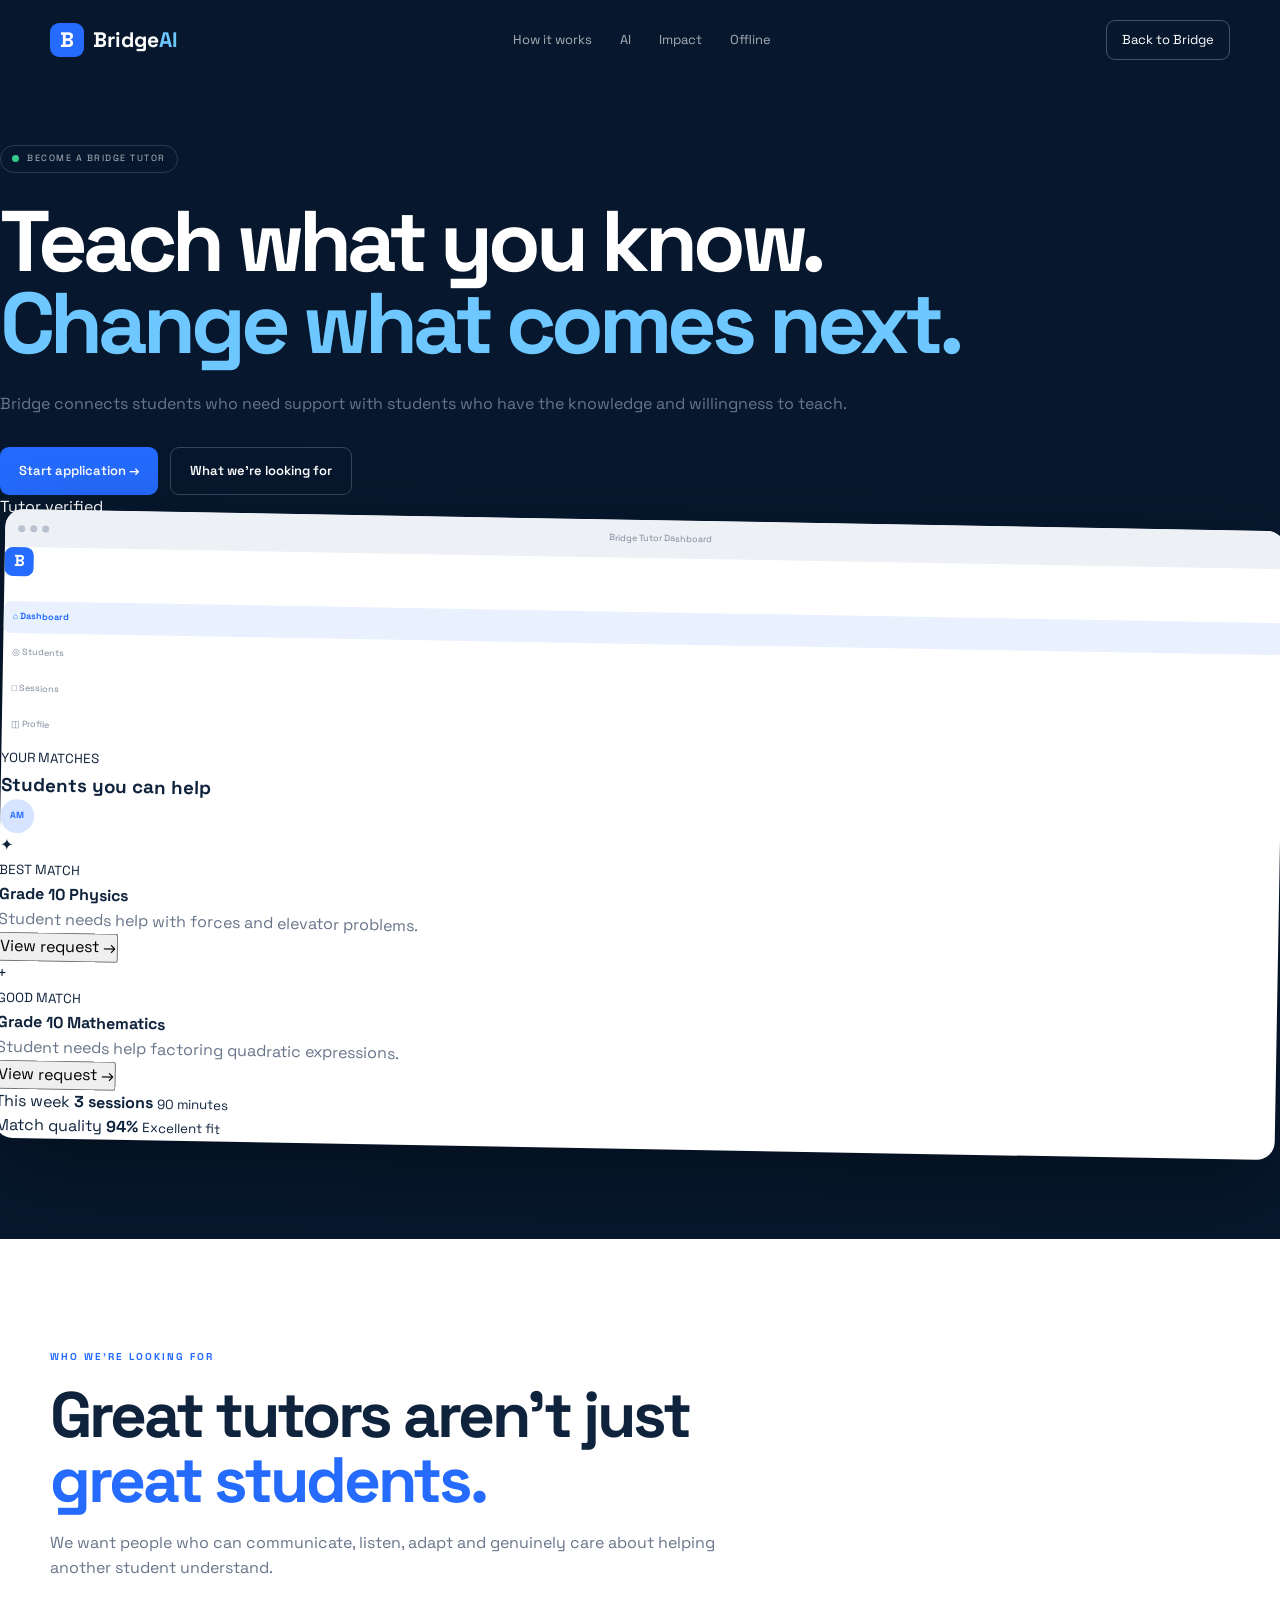
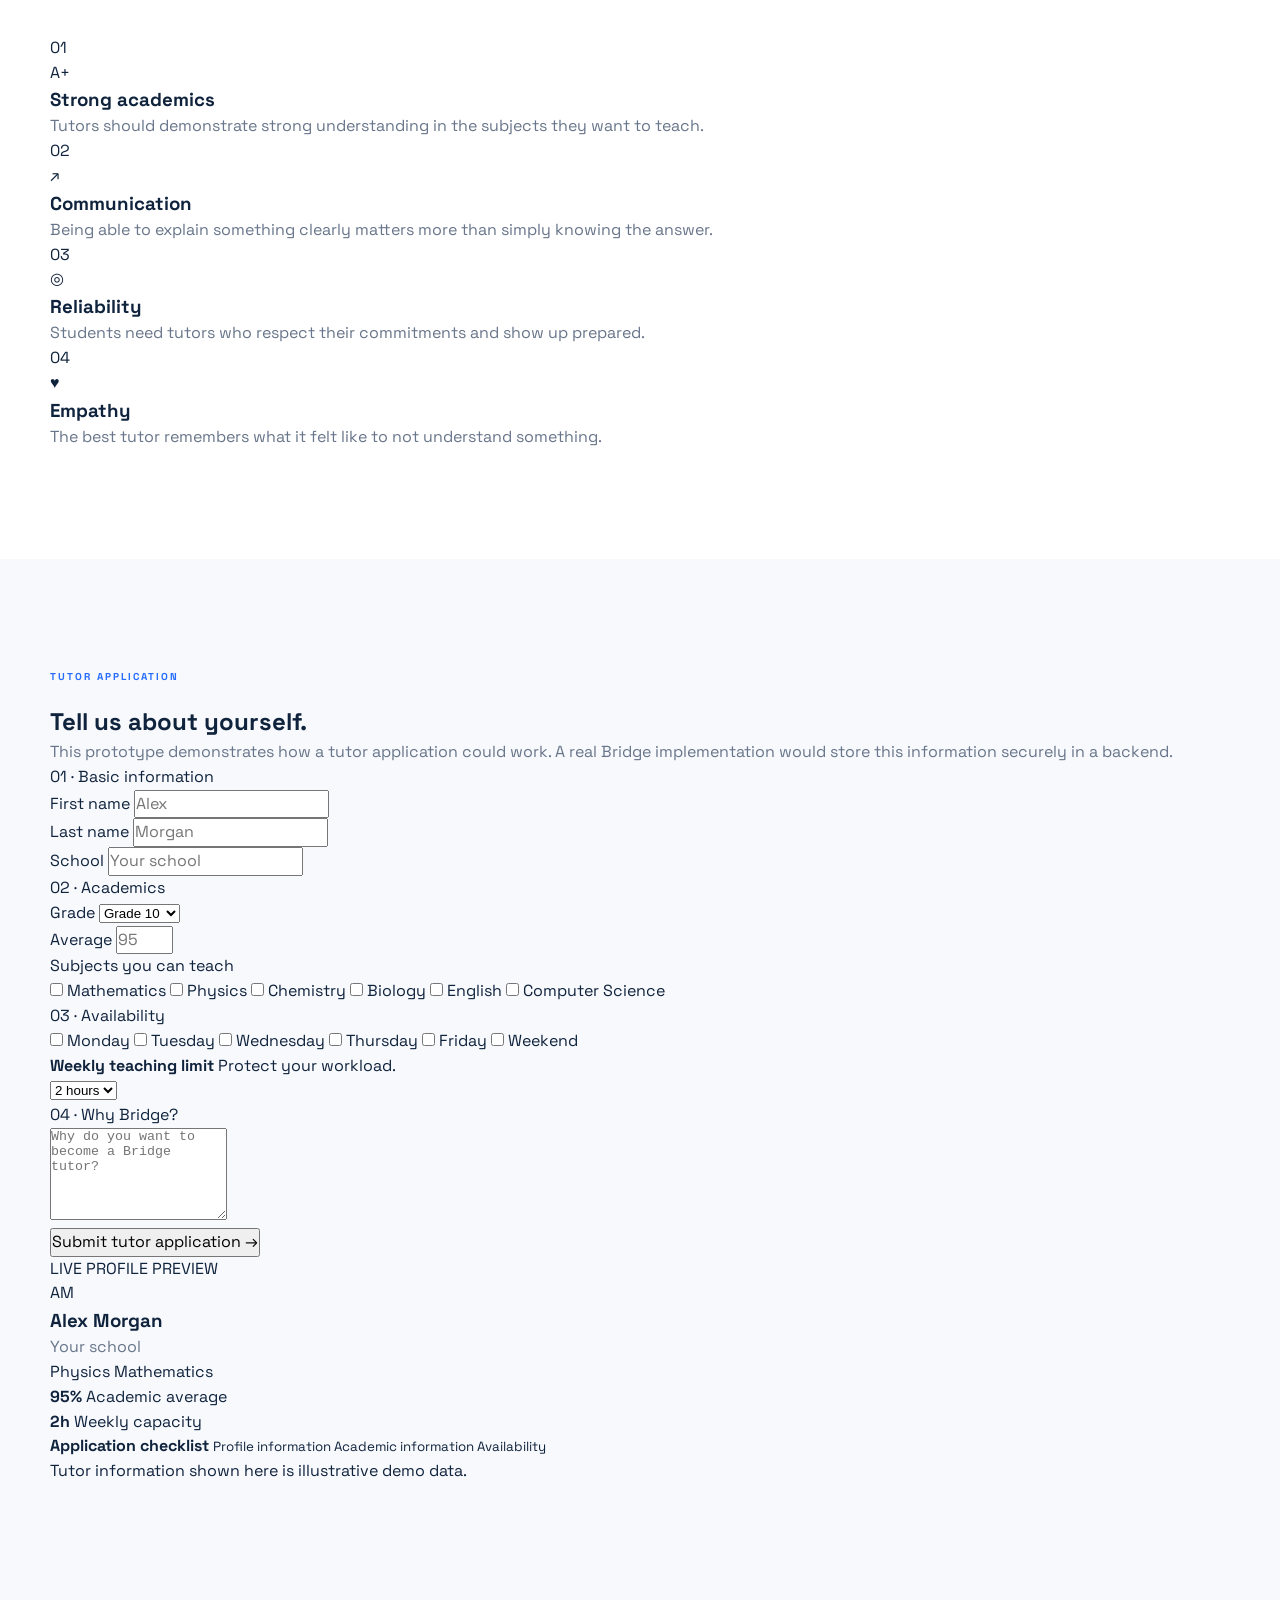
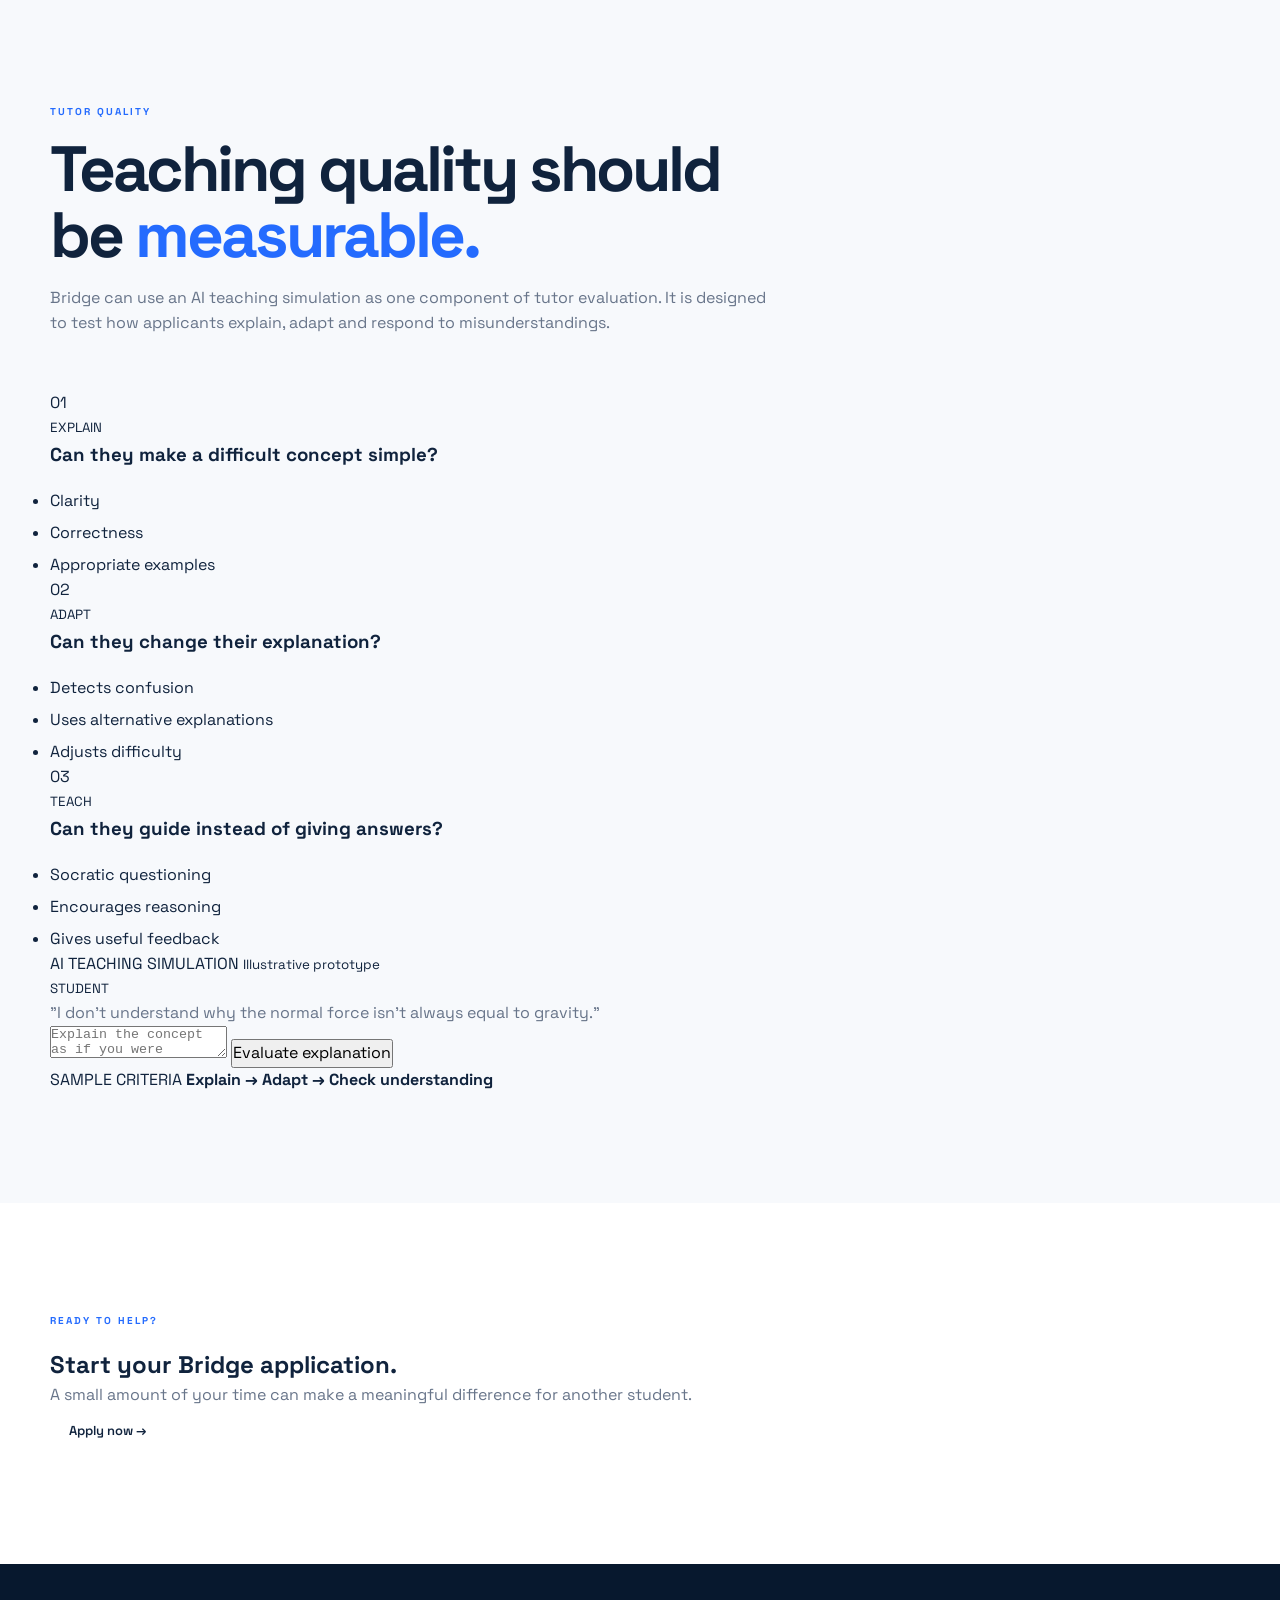
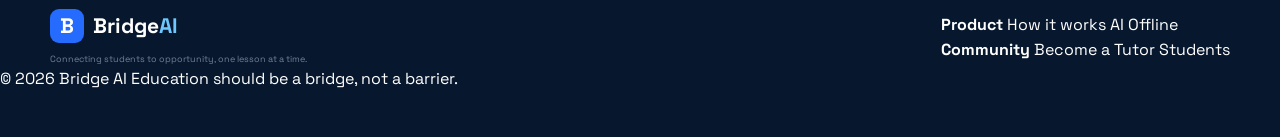
==== commit 6747786b: "v69" ====
--- a/tutor.html
+++ b/tutor.html
@@ -2,7 +2,6 @@
 <html lang="en">
 
 <head>
-
     <meta charset="UTF-8">
 
     <meta
@@ -10,10 +9,18 @@
         content="width=device-width, initial-scale=1.0"
     >
 
-    <title>Become a Tutor — Bridge AI</title>
-
-    <link rel="preconnect" href="https://fonts.googleapis.com">
-    <link rel="preconnect" href="https://fonts.gstatic.com" crossorigin>
+    <title>Become a Bridge Tutor</title>
+
+    <link
+        rel="preconnect"
+        href="https://fonts.googleapis.com"
+    >
+
+    <link
+        rel="preconnect"
+        href="https://fonts.gstatic.com"
+        crossorigin
+    >
 
     <link
         href="https://fonts.googleapis.com/css2?family=Space+Grotesk:wght@400;500;600;700&display=swap"
@@ -21,118 +28,557 @@
     >
 
     <link rel="stylesheet" href="style.css">
-
 </head>
 
 
 <body class="tutor-page">
 
 
-<!-- =========================
-     NAV
-========================= -->
-
-<header class="navbar tutor-navbar">
+<!-- NAVBAR -->
+
+<nav class="navbar">
 
     <div class="nav-container">
 
         <a href="index.html" class="logo">
-            <span class="logo-mark">B</span>
-            Bridge<span class="logo-ai">AI</span>
+
+            <div class="logo-mark">
+                B
+            </div>
+
+            <span>
+                Bridge<span class="logo-ai">AI</span>
+            </span>
+
         </a>
+
+
+        <div class="nav-links">
+
+            <a href="index.html#how">
+                How it works
+            </a>
+
+            <a href="index.html#ai">
+                AI
+            </a>
+
+            <a href="index.html#impact">
+                Impact
+            </a>
+
+            <a href="index.html#offline">
+                Offline
+            </a>
+
+        </div>
+
 
         <a
             href="index.html"
             class="nav-button"
         >
-            ← Back to Bridge
+            Back to Bridge
         </a>
 
     </div>
 
-</header>
-
-
-<!-- =========================
-     HERO
-========================= -->
-
-<section class="tutor-hero hero">
+</nav>
+
+
+
+<!-- TUTOR HERO -->
+
+<section class="hero tutor-hero">
 
     <div class="hero-background"></div>
 
+
     <div class="hero-content">
 
         <div class="eyebrow">
+
+            <span class="eyebrow-dot"></span>
+
             BECOME A BRIDGE TUTOR
+
         </div>
 
+
         <h1>
-            Your knowledge can
-            <span>help someone.</span>
+
+            Teach what you know.
+            <span>Change what comes next.</span>
+
         </h1>
 
+
         <p class="hero-subtitle">
-            Bridge connects students who need help with students who
-            have the knowledge and ability to teach them.
+
+            Bridge connects students who need support
+            with students who have the knowledge and
+            willingness to teach.
+
         </p>
 
+
+        <div class="hero-buttons">
+
+            <a
+                href="#application"
+                class="button button-primary"
+            >
+                Start application →
+            </a>
+
+
+            <a
+                href="#requirements"
+                class="button button-secondary"
+            >
+                What we're looking for
+            </a>
+
+        </div>
+
     </div>
 
+
+
+    <!-- TUTOR DASHBOARD VISUAL -->
+
+    <div class="hero-product">
+
+        <div class="floating-label label-one">
+
+            <span class="green-dot"></span>
+
+            Tutor verified
+
+        </div>
+
+
+        <div class="app-window">
+
+            <div class="window-header">
+
+                <div class="window-dots">
+                    <i></i>
+                    <i></i>
+                    <i></i>
+                </div>
+
+                <span>
+                    Bridge Tutor Dashboard
+                </span>
+
+                <div></div>
+
+            </div>
+
+
+            <div class="dashboard">
+
+                <aside class="sidebar">
+
+                    <div class="side-logo">
+                        B
+                    </div>
+
+
+                    <div class="side-item active">
+
+                        <span>⌂</span>
+
+                        Dashboard
+
+                    </div>
+
+
+                    <div class="side-item">
+
+                        <span>◎</span>
+
+                        Students
+
+                    </div>
+
+
+                    <div class="side-item">
+
+                        <span>□</span>
+
+                        Sessions
+
+                    </div>
+
+
+                    <div class="side-item">
+
+                        <span>◫</span>
+
+                        Profile
+
+                    </div>
+
+                </aside>
+
+
+
+                <main class="dashboard-main">
+
+                    <div class="dashboard-top">
+
+                        <div>
+
+                            <small>
+                                YOUR MATCHES
+                            </small>
+
+                            <h3>
+                                Students you can help
+                            </h3>
+
+                        </div>
+
+
+                        <div class="avatar">
+                            AM
+                        </div>
+
+                    </div>
+
+
+
+                    <!-- BEST MATCH -->
+
+                    <div class="question-card">
+
+                        <div class="question-icon">
+                            ✦
+                        </div>
+
+
+                        <div>
+
+                            <small>
+                                BEST MATCH
+                            </small>
+
+                            <h4>
+                                Grade 10 Physics
+                            </h4>
+
+                            <p>
+                                Student needs help with
+                                forces and elevator problems.
+                            </p>
+
+                        </div>
+
+
+                        <button>
+                            View request →
+                        </button>
+
+                    </div>
+
+
+
+                    <!-- SECOND MATCH -->
+
+                    <div class="question-card">
+
+                        <div class="question-icon">
+                            +
+                        </div>
+
+
+                        <div>
+
+                            <small>
+                                GOOD MATCH
+                            </small>
+
+                            <h4>
+                                Grade 10 Mathematics
+                            </h4>
+
+                            <p>
+                                Student needs help factoring
+                                quadratic expressions.
+                            </p>
+
+                        </div>
+
+
+                        <button>
+                            View request →
+                        </button>
+
+                    </div>
+
+
+
+                    <!-- STATS -->
+
+                    <div class="mini-grid">
+
+                        <div class="mini-card">
+
+                            <span>
+                                This week
+                            </span>
+
+                            <strong>
+                                3 sessions
+                            </strong>
+
+                            <small>
+                                90 minutes
+                            </small>
+
+                        </div>
+
+
+                        <div class="mini-card">
+
+                            <span>
+                                Match quality
+                            </span>
+
+                            <strong>
+                                94%
+                            </strong>
+
+                            <small>
+                                Excellent fit
+                            </small>
+
+                        </div>
+
+                    </div>
+
+                </main>
+
+            </div>
+
+        </div>
+
+    </div>
+
 </section>
 
 
-<!-- =========================
-     APPLICATION
-========================= -->
-
-<section class="section tutor-application">
+
+<!-- REQUIREMENTS -->
+
+<section
+    id="requirements"
+    class="section"
+>
 
     <div class="section-container">
 
         <div class="section-header">
 
             <div class="section-label">
-                TUTOR APPLICATION
-            </div>
+                WHO WE'RE LOOKING FOR
+            </div>
+
 
             <h2>
-                Tell Bridge what
-                <span>you can teach.</span>
+
+                Great tutors aren't
+                just <span>great students.</span>
+
             </h2>
 
+
             <p>
-                Your profile helps Bridge understand your subjects,
-                availability and tutoring ability.
+
+                We want people who can communicate,
+                listen, adapt and genuinely care about
+                helping another student understand.
+
             </p>
 
         </div>
 
 
+
+        <div class="workflow-grid">
+
+
+            <div class="workflow-card">
+
+                <div class="step-number">
+                    01
+                </div>
+
+                <div class="workflow-icon">
+                    A+
+                </div>
+
+                <h3>
+                    Strong academics
+                </h3>
+
+                <p>
+                    Tutors should demonstrate strong
+                    understanding in the subjects they
+                    want to teach.
+                </p>
+
+            </div>
+
+
+
+            <div class="workflow-card">
+
+                <div class="step-number">
+                    02
+                </div>
+
+                <div class="workflow-icon">
+                    ↗
+                </div>
+
+                <h3>
+                    Communication
+                </h3>
+
+                <p>
+                    Being able to explain something
+                    clearly matters more than simply
+                    knowing the answer.
+                </p>
+
+            </div>
+
+
+
+            <div class="workflow-card">
+
+                <div class="step-number">
+                    03
+                </div>
+
+                <div class="workflow-icon">
+                    ◎
+                </div>
+
+                <h3>
+                    Reliability
+                </h3>
+
+                <p>
+                    Students need tutors who respect
+                    their commitments and show up
+                    prepared.
+                </p>
+
+            </div>
+
+
+
+            <div class="workflow-card">
+
+                <div class="step-number">
+                    04
+                </div>
+
+                <div class="workflow-icon">
+                    ♥
+                </div>
+
+                <h3>
+                    Empathy
+                </h3>
+
+                <p>
+                    The best tutor remembers what it
+                    felt like to not understand something.
+                </p>
+
+            </div>
+
+        </div>
+
+    </div>
+
+</section>
+
+
+
+<!-- APPLICATION -->
+
+<section
+    id="application"
+    class="section"
+    style="background:#f7f9fc;"
+>
+
+    <div class="section-container">
+
+
+        <div class="split-heading">
+
+            <div>
+
+                <div class="section-label">
+                    TUTOR APPLICATION
+                </div>
+
+                <h2>
+
+                    Tell us about
+                    <span>yourself.</span>
+
+                </h2>
+
+            </div>
+
+
+            <p>
+
+                This prototype demonstrates how a tutor
+                application could work. A real Bridge
+                implementation would store this information
+                securely in a backend.
+
+            </p>
+
+        </div>
+
+
+
         <div class="tutor-application-layout">
 
 
-            <!-- FORM -->
+            <!-- APPLICATION FORM -->
 
             <form
+                id="tutorForm"
                 class="application-form"
-                id="tutorForm"
             >
 
 
-                <!-- PERSONAL -->
+                <!-- BASIC INFORMATION -->
 
                 <div class="form-section">
 
                     <div class="form-title">
-                        01 — PERSONAL INFORMATION
-                    </div>
+                        01 · Basic information
+                    </div>
+
 
                     <div class="form-grid">
 
+
                         <div class="form-field">
 
-                            <label for="firstName">
+                            <label>
                                 First name
                             </label>
 
@@ -146,9 +592,10 @@
                         </div>
 
 
+
                         <div class="form-field">
 
-                            <label for="lastName">
+                            <label>
                                 Last name
                             </label>
 
@@ -162,45 +609,78 @@
                         </div>
 
 
+
                         <div class="form-field full">
 
-                            <label for="school">
+                            <label>
                                 School
                             </label>
 
                             <input
                                 id="school"
                                 type="text"
-                                placeholder="Your high school"
+                                placeholder="Your school"
                                 required
                             >
 
                         </div>
 
+                    </div>
+
+                </div>
+
+
+
+                <!-- ACADEMICS -->
+
+                <div class="form-section">
+
+                    <div class="form-title">
+                        02 · Academics
+                    </div>
+
+
+                    <div class="form-grid">
+
 
                         <div class="form-field">
 
-                            <label for="grade">
+                            <label>
                                 Grade
                             </label>
 
                             <select id="grade">
 
-                                <option>Grade 9</option>
-                                <option>Grade 10</option>
-                                <option>Grade 11</option>
-                                <option>Grade 12</option>
-                                <option>College / University</option>
+                                <option>
+                                    Grade 9
+                                </option>
+
+                                <option selected>
+                                    Grade 10
+                                </option>
+
+                                <option>
+                                    Grade 11
+                                </option>
+
+                                <option>
+                                    Grade 12
+                                </option>
+
+                                <option>
+                                    University
+                                </option>
 
                             </select>
 
                         </div>
 
 
+
                         <div class="form-field">
 
-                            <label for="average">
-                                Overall average
+                            <label>
+                                Average
                             </label>
 
                             <input
@@ -214,193 +694,271 @@
 
                         </div>
 
-                    </div>
-
-                </div>
-
-
-                <!-- SUBJECTS -->
+
+
+                        <div class="form-field full">
+
+                            <label>
+                                Subjects you can teach
+                            </label>
+
+
+                            <div class="checkbox-grid">
+
+
+                                <label class="check">
+
+                                    <input
+                                        type="checkbox"
+                                        value="Mathematics"
+                                    >
+
+                                    Mathematics
+
+                                </label>
+
+
+
+                                <label class="check">
+
+                                    <input
+                                        type="checkbox"
+                                        value="Physics"
+                                    >
+
+                                    Physics
+
+                                </label>
+
+
+
+                                <label class="check">
+
+                                    <input
+                                        type="checkbox"
+                                        value="Chemistry"
+                                    >
+
+                                    Chemistry
+
+                                </label>
+
+
+
+                                <label class="check">
+
+                                    <input
+                                        type="checkbox"
+                                        value="Biology"
+                                    >
+
+                                    Biology
+
+                                </label>
+
+
+
+                                <label class="check">
+
+                                    <input
+                                        type="checkbox"
+                                        value="English"
+                                    >
+
+                                    English
+
+                                </label>
+
+
+
+                                <label class="check">
+
+                                    <input
+                                        type="checkbox"
+                                        value="Computer Science"
+                                    >
+
+                                    Computer Science
+
+                                </label>
+
+
+                            </div>
+
+                        </div>
+
+                    </div>
+
+                </div>
+
+
+
+                <!-- AVAILABILITY -->
 
                 <div class="form-section">
 
                     <div class="form-title">
-                        02 — SUBJECTS
-                    </div>
-
-                    <p class="form-help">
-                        Select the subjects or areas you can confidently teach.
-                    </p>
-
-
-                    <div class="checkbox-grid">
-
-                        <label class="check">
-                            <input
-                                type="checkbox"
-                                value="Mathematics"
-                            >
-                            Mathematics
+                        03 · Availability
+                    </div>
+
+
+                    <div class="availability-grid">
+
+
+                        <label class="availability">
+
+                            <input type="checkbox">
+
+                            <span>
+                                Monday
+                            </span>
+
                         </label>
 
-                        <label class="check">
-                            <input
-                                type="checkbox"
-                                value="Physics"
-                            >
-                            Physics
+
+
+                        <label class="availability">
+
+                            <input type="checkbox">
+
+                            <span>
+                                Tuesday
+                            </span>
+
                         </label>
 
-                        <label class="check">
-                            <input
-                                type="checkbox"
-                                value="Chemistry"
-                            >
-                            Chemistry
+
+
+                        <label class="availability">
+
+                            <input type="checkbox">
+
+                            <span>
+                                Wednesday
+                            </span>
+
                         </label>
 
-                        <label class="check">
-                            <input
-                                type="checkbox"
-                                value="Biology"
-                            >
-                            Biology
+
+
+                        <label class="availability">
+
+                            <input type="checkbox">
+
+                            <span>
+                                Thursday
+                            </span>
+
                         </label>
 
-                        <label class="check">
-                            <input
-                                type="checkbox"
-                                value="English"
-                            >
-                            English
+
+
+                        <label class="availability">
+
+                            <input type="checkbox">
+
+                            <span>
+                                Friday
+                            </span>
+
                         </label>
 
-                        <label class="check">
-                            <input
-                                type="checkbox"
-                                value="French"
-                            >
-                            French
+
+
+                        <label class="availability">
+
+                            <input type="checkbox">
+
+                            <span>
+                                Weekend
+                            </span>
+
                         </label>
 
-                    </div>
-
-                </div>
-
-
-                <!-- AVAILABILITY -->
+
+                    </div>
+
+
+
+                    <div class="limit-box">
+
+                        <div>
+
+                            <strong>
+                                Weekly teaching limit
+                            </strong>
+
+                            <span>
+                                Protect your workload.
+                            </span>
+
+                        </div>
+
+
+                        <select id="weeklyLimit">
+
+                            <option>
+                                1 hour
+                            </option>
+
+                            <option selected>
+                                2 hours
+                            </option>
+
+                            <option>
+                                3 hours
+                            </option>
+
+                            <option>
+                                5 hours
+                            </option>
+
+                        </select>
+
+                    </div>
+
+                </div>
+
+
+
+                <!-- MOTIVATION -->
 
                 <div class="form-section">
 
                     <div class="form-title">
-                        03 — AVAILABILITY
-                    </div>
-
-
-                    <p class="form-help">
-                        Bridge uses your availability to determine
-                        which students you can actually help.
-                    </p>
-
-
-                    <div class="availability-grid">
-
-                        <label class="availability">
-                            <input type="checkbox">
-                            Monday
-                        </label>
-
-                        <label class="availability">
-                            <input type="checkbox">
-                            Tuesday
-                        </label>
-
-                        <label class="availability">
-                            <input type="checkbox">
-                            Wednesday
-                        </label>
-
-                        <label class="availability">
-                            <input type="checkbox">
-                            Thursday
-                        </label>
-
-                        <label class="availability">
-                            <input type="checkbox">
-                            Friday
-                        </label>
-
-                        <label class="availability">
-                            <input type="checkbox">
-                            Weekend
-                        </label>
-
-                    </div>
-
-
-                    <div class="limit-box">
-
-                        <div>
-
-                            <strong>
-                                Weekly tutoring limit
-                            </strong>
-
-                            <span>
-                                Maximum time you want to tutor.
-                            </span>
-
-                        </div>
-
-
-                        <select id="weeklyLimit">
-
-                            <option>1 hour</option>
-                            <option>2 hours</option>
-                            <option>3 hours</option>
-                            <option>5 hours</option>
-                            <option>10 hours</option>
-
-                        </select>
-
-                    </div>
-
-                </div>
-
-
-                <!-- MOTIVATION -->
-
-                <div class="form-section">
-
-                    <div class="form-title">
-                        04 — WHY DO YOU WANT TO TUTOR?
-                    </div>
+                        04 · Why Bridge?
+                    </div>
+
 
                     <textarea
                         id="motivation"
-                        rows="5"
-                        placeholder="Tell us why you want to help other students..."
+                        rows="6"
+                        placeholder="Why do you want to become a Bridge tutor?"
+                        required
                     ></textarea>
 
                 </div>
+
 
 
                 <button
                     type="submit"
                     class="submit-button"
                 >
-                    Continue to teaching assessment →
+                    Submit tutor application →
                 </button>
 
             </form>
 
 
-            <!-- PROFILE -->
+
+            <!-- LIVE PROFILE -->
 
             <aside class="profile-preview">
 
-                <span class="preview-label">
-                    YOUR BRIDGE PROFILE
-                </span>
+                <div class="preview-label">
+                    LIVE PROFILE PREVIEW
+                </div>
 
 
                 <div class="preview-avatar">
@@ -418,16 +976,23 @@
                 </p>
 
 
+
                 <div class="preview-tags">
 
-                    <span>Physics</span>
-                    <span>Mathematics</span>
-                    <span>Grade 10+</span>
-
-                </div>
+                    <span>
+                        Physics
+                    </span>
+
+                    <span>
+                        Mathematics
+                    </span>
+
+                </div>
+
 
 
                 <div class="preview-stats">
+
 
                     <div>
 
@@ -436,152 +1001,294 @@
                         </strong>
 
                         <span>
-                            SCHOOL AVERAGE
+                            Academic average
                         </span>
 
                     </div>
 
 
+
                     <div>
 
                         <strong>
-                            5h
+                            2h
                         </strong>
 
                         <span>
-                            WEEKLY LIMIT
+                            Weekly capacity
                         </span>
 
                     </div>
 
-                </div>
+
+                </div>
+
 
 
                 <div class="verification-box">
 
-                    <span>✓</span>
+                    <span class="green-dot"></span>
+
 
                     <div>
 
                         <strong>
-                            Teaching assessment required
+                            Application checklist
                         </strong>
 
+
                         <small>
-                            Every tutor completes a Bridge
-                            teaching simulation.
+                            Profile information
                         </small>
 
-                    </div>
-
-                </div>
-
-
-                <p class="preview-note">
-                    Your private information is not publicly
-                    displayed to students.
+
+                        <small>
+                            Academic information
+                        </small>
+
+
+                        <small>
+                            Availability
+                        </small>
+
+                    </div>
+
+                </div>
+
+
+
+                <div class="preview-note">
+
+                    Tutor information shown here is
+                    illustrative demo data.
+
+                </div>
+
+            </aside>
+
+        </div>
+
+    </div>
+
+</section>
+
+
+
+<!-- AI ASSESSMENT -->
+
+<section class="ai-section section">
+
+    <div class="section-container">
+
+
+        <div class="section-header">
+
+            <div class="section-label">
+                TUTOR QUALITY
+            </div>
+
+
+            <h2>
+
+                Teaching quality
+                should be <span>measurable.</span>
+
+            </h2>
+
+
+            <p>
+
+                Bridge can use an AI teaching simulation
+                as one component of tutor evaluation.
+                It is designed to test how applicants explain,
+                adapt and respond to misunderstandings.
+
+            </p>
+
+        </div>
+
+
+
+        <div class="ai-grid">
+
+
+            <!-- EXPLAIN -->
+
+            <div class="ai-card">
+
+                <div class="ai-card-icon">
+                    01
+                </div>
+
+                <small>
+                    EXPLAIN
+                </small>
+
+                <h3>
+                    Can they make a difficult concept simple?
+                </h3>
+
+
+                <ul class="feature-list">
+
+                    <li>
+                        Clarity
+                    </li>
+
+                    <li>
+                        Correctness
+                    </li>
+
+                    <li>
+                        Appropriate examples
+                    </li>
+
+                </ul>
+
+            </div>
+
+
+
+            <!-- ADAPT -->
+
+            <div class="ai-card">
+
+                <div class="ai-card-icon">
+                    02
+                </div>
+
+                <small>
+                    ADAPT
+                </small>
+
+                <h3>
+                    Can they change their explanation?
+                </h3>
+
+
+                <ul class="feature-list">
+
+                    <li>
+                        Detects confusion
+                    </li>
+
+                    <li>
+                        Uses alternative explanations
+                    </li>
+
+                    <li>
+                        Adjusts difficulty
+                    </li>
+
+                </ul>
+
+            </div>
+
+
+
+            <!-- TEACH -->
+
+            <div class="ai-card">
+
+                <div class="ai-card-icon">
+                    03
+                </div>
+
+                <small>
+                    TEACH
+                </small>
+
+                <h3>
+                    Can they guide instead of giving answers?
+                </h3>
+
+
+                <ul class="feature-list">
+
+                    <li>
+                        Socratic questioning
+                    </li>
+
+                    <li>
+                        Encourages reasoning
+                    </li>
+
+                    <li>
+                        Gives useful feedback
+                    </li>
+
+                </ul>
+
+            </div>
+
+        </div>
+
+
+
+        <!-- AI TEACHING SIMULATION -->
+
+        <div class="tutor-simulation">
+
+
+            <div class="simulation-header">
+
+                <span>
+                    AI TEACHING SIMULATION
+                </span>
+
+                <small>
+                    Illustrative prototype
+                </small>
+
+            </div>
+
+
+
+            <div class="simulation-question">
+
+                <small>
+                    STUDENT
+                </small>
+
+                <p>
+                    "I don't understand why the normal force
+                    isn't always equal to gravity."
                 </p>
 
-            </aside>
-
-        </div>
-
-    </div>
-
-</section>
-
-
-<!-- =========================
-     TEACHING ASSESSMENT
-========================= -->
-
-<section class="section tutor-simulation-section">
-
-    <div class="section-container">
-
-        <div class="section-header">
-
-            <div class="section-label">
-                AI TEACHING ASSESSMENT
-            </div>
-
-            <h2>
-                Teach the
-                <span>student.</span>
-            </h2>
-
-            <p>
-                Bridge AI can act as a student who is confused,
-                struggling with a concept or needs a different
-                explanation.
-            </p>
-
-        </div>
-
-
-        <div class="tutor-simulation">
-
-            <div class="simulation-header">
-
-                <span>
-                    TEACHING SIMULATION
-                </span>
-
-                <small>
-                    PHYSICS · KINEMATICS
-                </small>
-
-            </div>
-
-
-            <div class="simulation-question">
-
-                <small>
-                    AI STUDENT
-                </small>
-
-                <p>
-                    "I understand that an object is moving,
-                    but I don't understand why acceleration changes
-                    its velocity."
-                </p>
-
-            </div>
+            </div>
+
 
 
             <div class="simulation-input">
 
                 <textarea
                     id="teachingAnswer"
-                    placeholder="Explain acceleration to the student as if you were tutoring them..."
+                    placeholder="Explain the concept as if you were teaching this student..."
                 ></textarea>
 
 
                 <button id="evaluateTeaching">
-                    Evaluate my teaching →
+                    Evaluate explanation
                 </button>
 
             </div>
 
 
+
             <div
+                id="evaluationResult"
                 class="evaluation-result"
-                id="evaluationResult"
             >
 
-                <div class="evaluation-header">
-
-                    <div>
-
-                        <span>
-                            ASSESSMENT
-                        </span>
-
-                        <strong>
-                            Complete the simulation above.
-                        </strong>
-
-                    </div>
+                <div>
+
+                    <span>
+                        SAMPLE CRITERIA
+                    </span>
+
+                    <strong>
+                        Explain → Adapt → Check understanding
+                    </strong>
 
                 </div>
 
@@ -594,43 +1301,161 @@
 </section>
 
 
-<!-- =========================
-     FOOTER
-========================= -->
+
+<!-- FINAL CTA -->
+
+<section class="tutor-cta section">
+
+    <div class="section-container">
+
+        <div class="cta-box">
+
+
+            <div class="cta-content">
+
+                <div class="section-label">
+                    READY TO HELP?
+                </div>
+
+
+                <h2>
+
+                    Start your
+                    <span>Bridge application.</span>
+
+                </h2>
+
+
+                <p>
+
+                    A small amount of your time can make
+                    a meaningful difference for another student.
+
+                </p>
+
+
+                <a
+                    href="#application"
+                    class="button button-light"
+                >
+                    Apply now →
+                </a>
+
+            </div>
+
+        </div>
+
+    </div>
+
+</section>
+
+
+
+<!-- FOOTER -->
 
 <footer>
 
     <div class="footer-container">
 
+
         <div class="footer-brand">
 
-            <a href="index.html" class="logo">
-                <span class="logo-mark">B</span>
-                Bridge<span class="logo-ai">AI</span>
+            <a
+                href="index.html"
+                class="logo"
+            >
+
+                <div class="logo-mark">
+                    B
+                </div>
+
+                <span>
+                    Bridge<span class="logo-ai">AI</span>
+                </span>
+
             </a>
 
+
             <p>
-                Connecting students with the people and resources
-                that can help them learn.
+                Connecting students to opportunity,
+                one lesson at a time.
             </p>
 
         </div>
 
+
+
+        <div class="footer-links">
+
+
+            <div>
+
+                <strong>
+                    Product
+                </strong>
+
+
+                <a href="index.html#how">
+                    How it works
+                </a>
+
+
+                <a href="index.html#ai">
+                    AI
+                </a>
+
+
+                <a href="index.html#offline">
+                    Offline
+                </a>
+
+            </div>
+
+
+
+            <div>
+
+                <strong>
+                    Community
+                </strong>
+
+
+                <a href="#application">
+                    Become a Tutor
+                </a>
+
+
+                <a href="index.html">
+                    Students
+                </a>
+
+            </div>
+
+        </div>
+
     </div>
 
 
+
     <div class="footer-bottom">
 
-        <span>© 2026 Bridge AI</span>
-
-        <span>Education should be accessible.</span>
+        <span>
+            © 2026 Bridge AI
+        </span>
+
+
+        <span>
+            Education should be a bridge, not a barrier.
+        </span>
 
     </div>
 
 </footer>
 
 
+
 <script src="tutor.js"></script>
 
 </body>
+
 </html>
--- a/style.css
+++ b/style.css
@@ -1,2671 +1,2959 @@
 :root {
-    --navy: #07182e;
-    --navy-2: #0b2340;
-    --blue: #246bfe;
-    --blue-light: #e9f1ff;
-    --cyan: #6ec8ff;
-    --white: #ffffff;
-    --off-white: #f6f8fc;
-    --gray: #68758a;
-    --gray-light: #dfe5ee;
-    --green: #35c98b;
-    --text: #10233d;
-    --border: rgba(15, 35, 60, 0.1);
-
-    --radius: 24px;
-    --shadow: 0 20px 60px rgba(8, 28, 55, 0.1);
-}
-
-
-/* =========================
-   RESET
-========================= */
+  --navy: #07182e;
+  --navy2: #0d2747;
+  --blue: #246bfe;
+  --cyan: #6ec8ff;
+  --green: #35c98b;
+  --text: #10233d;
+  --gray: #68758a;
+  --light: #f6f8fc;
+  --border: #dfe6ef;
+  --white: #fff;
+  --shadow: 0 24px 70px rgba(8,28,55,.12);
+  --radius: 22px;
+}
 
 * {
-    box-sizing: border-box;
-    margin: 0;
-    padding: 0;
+  box-sizing: border-box;
+  margin: 0;
+  padding: 0;
 }
 
 html {
-    scroll-behavior: smooth;
+  scroll-behavior: smooth;
 }
 
 body {
-    font-family: "Space Grotesk", sans-serif;
-    color: var(--text);
-    background: white;
-    line-height: 1.6;
+  font-family: "Space Grotesk", sans-serif;
+  color: var(--text);
+  background: white;
+  line-height: 1.55;
 }
 
 a {
-    text-decoration: none;
-    color: inherit;
+  text-decoration: none;
+  color: inherit;
+}
+
+button,
+input {
+  font: inherit;
 }
 
 button {
-    font-family: inherit;
-    cursor: pointer;
-}
-
-
-/* =========================
-   GENERAL
-========================= */
+  cursor: pointer;
+}
+
+p {
+  color: var(--gray);
+}
+
+.section-container {
+  width: min(1180px, calc(100% - 48px));
+  margin: auto;
+}
 
 .section {
-    padding: 125px 0;
-}
-
-.section-container {
-    width: min(1180px, calc(100% - 48px));
-    margin: 0 auto;
+  padding: 110px 0;
 }
 
 .section-label {
-    font-size: 11px;
-    font-weight: 700;
-    letter-spacing: 2px;
-    color: var(--blue);
-    margin-bottom: 20px;
+  font-size: 10px;
+  font-weight: 700;
+  letter-spacing: 2px;
+  color: var(--blue);
+  margin-bottom: 18px;
 }
 
 .section-header {
-    max-width: 720px;
-    margin-bottom: 60px;
+  max-width: 720px;
+  margin-bottom: 55px;
 }
 
 .section-header.center {
+  text-align: center;
+  margin-left: auto;
+  margin-right: auto;
+}
+
+.section-header h2,
+.two-column h2 {
+  font-size: clamp(38px, 5vw, 64px);
+  line-height: 1.02;
+  letter-spacing: -3px;
+}
+
+.section-header h2 span,
+.two-column h2 span,
+.quality-grid h2 span {
+  color: var(--blue);
+}
+
+.section-header p {
+  margin-top: 18px;
+  font-size: 16px;
+}
+
+
+/* NAV */
+
+.navbar {
+  height: 80px;
+  position: absolute;
+  top: 0;
+  width: 100%;
+  z-index: 20;
+}
+
+.nav-container {
+  height: 100%;
+  width: min(1180px, calc(100% - 48px));
+  margin: auto;
+
+  display: flex;
+  align-items: center;
+  justify-content: space-between;
+}
+
+.logo {
+  display: flex;
+  align-items: center;
+  gap: 9px;
+  color: white;
+  font-size: 21px;
+  font-weight: 700;
+}
+
+.logo-mark {
+  width: 34px;
+  height: 34px;
+  border-radius: 9px;
+  background: var(--blue);
+  display: grid;
+  place-items: center;
+}
+
+.logo-ai {
+  color: var(--cyan);
+}
+
+.nav-links {
+  display: flex;
+  gap: 28px;
+  color: rgba(255,255,255,.65);
+  font-size: 13px;
+}
+
+.nav-links a:hover {
+  color: white;
+}
+
+.nav-button {
+  color: white;
+  border: 1px solid rgba(255,255,255,.25);
+  padding: 9px 15px;
+  border-radius: 9px;
+  font-size: 13px;
+}
+
+.nav-button:hover {
+  background: white;
+  color: var(--navy);
+}
+
+
+/* BUTTONS */
+
+.button {
+  display: inline-flex;
+  align-items: center;
+  justify-content: center;
+
+  padding: 13px 19px;
+  border-radius: 9px;
+
+  font-size: 13px;
+  font-weight: 600;
+
+  transition: .2s;
+}
+
+.button-primary {
+  background: var(--blue);
+  color: white;
+}
+
+.button-primary:hover {
+  transform: translateY(-2px);
+  box-shadow: 0 10px 30px rgba(36,107,254,.35);
+}
+
+.button-secondary {
+  border: 1px solid rgba(255,255,255,.2);
+  color: white;
+}
+
+
+/* HERO */
+
+.hero {
+  min-height: 850px;
+  padding: 145px 0 90px;
+
+  background: var(--navy);
+  color: white;
+
+  position: relative;
+  overflow: hidden;
+}
+
+.hero-glow {
+  position: absolute;
+  inset: 0;
+
+  background:
+    radial-gradient(
+      circle at 80% 40%,
+      rgba(36,107,254,.38),
+      transparent 28%
+    ),
+    radial-gradient(
+      circle at 100% 100%,
+      rgba(110,200,255,.12),
+      transparent 30%
+    );
+}
+
+.hero-inner {
+  position: relative;
+
+  display: grid;
+  grid-template-columns: .95fr 1.05fr;
+
+  gap: 65px;
+  align-items: center;
+}
+
+.eyebrow {
+  display: inline-flex;
+  align-items: center;
+  gap: 8px;
+
+  border: 1px solid rgba(255,255,255,.15);
+  border-radius: 50px;
+
+  padding: 6px 11px;
+
+  font-size: 9px;
+  letter-spacing: 1.5px;
+  color: rgba(255,255,255,.7);
+}
+
+.eyebrow-dot {
+  width: 7px;
+  height: 7px;
+  border-radius: 50%;
+  background: var(--green);
+}
+
+.hero h1 {
+  font-size: clamp(55px, 7vw, 86px);
+  line-height: .95;
+  letter-spacing: -5px;
+  margin: 28px 0;
+}
+
+.hero h1 span {
+  display: block;
+  color: var(--cyan);
+}
+
+.hero-copy > p {
+  max-width: 590px;
+  color: rgba(255,255,255,.62);
+  font-size: 17px;
+}
+
+.hero-buttons {
+  display: flex;
+  gap: 12px;
+  margin-top: 30px;
+}
+
+.hero-points {
+  display: flex;
+  gap: 35px;
+  margin-top: 55px;
+}
+
+.hero-points div {
+  display: flex;
+  flex-direction: column;
+}
+
+.hero-points strong {
+  color: var(--cyan);
+  font-size: 14px;
+}
+
+.hero-points span {
+  font-size: 10px;
+  color: rgba(255,255,255,.45);
+}
+
+
+/* HERO APP */
+
+.app-window {
+  background: white;
+  color: var(--text);
+
+  border-radius: 18px;
+  overflow: hidden;
+
+  box-shadow: 0 30px 90px rgba(0,0,0,.35);
+
+  transform: rotate(1deg);
+}
+
+.window-header {
+  height: 38px;
+  background: #edf1f6;
+
+  display: flex;
+  justify-content: space-between;
+  align-items: center;
+
+  padding: 0 13px;
+
+  color: #7b8798;
+  font-size: 9px;
+}
+
+.window-dots {
+  display: flex;
+  gap: 5px;
+}
+
+.window-dots i {
+  width: 7px;
+  height: 7px;
+  border-radius: 50%;
+  background: #b8c1cd;
+}
+
+.window-status {
+  color: var(--green);
+}
+
+.mock-app {
+  display: flex;
+  min-height: 450px;
+}
+
+.mock-sidebar {
+  width: 125px;
+  background: #f8faff;
+  border-right: 1px solid #e6ebf2;
+  padding: 15px 9px;
+}
+
+.side-logo {
+  width: 29px;
+  height: 29px;
+
+  background: var(--blue);
+  color: white;
+
+  border-radius: 8px;
+
+  display: grid;
+  place-items: center;
+
+  font-weight: bold;
+  margin-bottom: 25px;
+}
+
+.side-item {
+  font-size: 9px;
+  color: #7b8798;
+
+  padding: 9px;
+  border-radius: 7px;
+  margin-bottom: 4px;
+}
+
+.side-item.active {
+  background: #e9f1ff;
+  color: var(--blue);
+  font-weight: 700;
+}
+
+.mock-main {
+  flex: 1;
+  padding: 28px;
+}
+
+.mock-top {
+  display: flex;
+  justify-content: space-between;
+  align-items: center;
+}
+
+.mock-top small {
+  font-size: 7px;
+  letter-spacing: 1px;
+  color: #8b97a8;
+}
+
+.mock-top h3 {
+  font-size: 20px;
+}
+
+.avatar,
+.mini-avatar {
+  width: 34px;
+  height: 34px;
+
+  border-radius: 50%;
+
+  display: grid;
+  place-items: center;
+
+  background: #d6e4ff;
+  color: var(--blue);
+
+  font-size: 9px;
+  font-weight: 700;
+}
+
+.mock-search {
+  margin-top: 22px;
+
+  border: 1px solid #e0e6ee;
+  border-radius: 9px;
+
+  padding: 11px;
+
+  display: flex;
+  gap: 9px;
+
+  color: #9aa5b5;
+  font-size: 9px;
+}
+
+.mock-request {
+  display: grid;
+  grid-template-columns: 40px 1fr;
+  gap: 12px;
+
+  border: 1px solid var(--border);
+  border-radius: 14px;
+
+  padding: 16px;
+  margin-top: 14px;
+}
+
+.topic-icon,
+.topic-large {
+  width: 36px;
+  height: 36px;
+
+  border-radius: 9px;
+
+  display: grid;
+  place-items: center;
+
+  background: #e9f1ff;
+  color: var(--blue);
+
+  font-weight: 700;
+}
+
+.mock-request small {
+  font-size: 7px;
+  color: #8b97a8;
+}
+
+.mock-request strong {
+  display: block;
+  font-size: 13px;
+}
+
+.mock-request p {
+  font-size: 9px;
+  margin-top: 3px;
+}
+
+.request-tags,
+.tag-row,
+.mini-tags {
+  display: flex;
+  gap: 5px;
+  flex-wrap: wrap;
+}
+
+.request-tags {
+  margin-top: 9px;
+}
+
+.request-tags span,
+.tag-row span,
+.mini-tags small {
+  background: #f1f5fa;
+  color: #738197;
+
+  border-radius: 5px;
+
+  padding: 4px 6px;
+
+  font-size: 7px;
+}
+
+.mock-match {
+  display: flex;
+  justify-content: space-between;
+  align-items: center;
+
+  margin-top: 10px;
+
+  background: #f7f9fc;
+  border: 1px solid #e8edf3;
+
+  border-radius: 11px;
+
+  padding: 12px;
+}
+
+.match-person {
+  display: flex;
+  align-items: center;
+  gap: 9px;
+}
+
+.match-person strong,
+.match-person span {
+  display: block;
+}
+
+.match-person strong {
+  font-size: 10px;
+}
+
+.match-person span {
+  color: #7d8999;
+  font-size: 7px;
+}
+
+.match-score {
+  text-align: right;
+}
+
+.match-score strong {
+  display: block;
+  color: var(--blue);
+  font-size: 18px;
+}
+
+.match-score span {
+  font-size: 7px;
+  color: #8996a6;
+}
+
+
+/* PROBLEM */
+
+.problem {
+  background: var(--light);
+}
+
+.two-column {
+  display: grid;
+  grid-template-columns: 1fr 1fr;
+  gap: 100px;
+}
+
+.body-copy {
+  padding-top: 8px;
+  font-size: 15px;
+}
+
+.body-copy p + p {
+  margin-top: 18px;
+}
+
+.stat-row {
+  display: grid;
+  grid-template-columns: repeat(3,1fr);
+  gap: 14px;
+  margin-top: 55px;
+}
+
+.stat-card {
+  background: white;
+  border: 1px solid var(--border);
+  border-radius: 18px;
+  padding: 25px;
+
+  transition: .2s;
+}
+
+.stat-card:hover {
+  transform: translateY(-4px);
+  box-shadow: var(--shadow);
+}
+
+.stat-card strong {
+  display: block;
+  color: var(--blue);
+  font-size: 30px;
+}
+
+.stat-card span {
+  display: block;
+  margin-top: 8px;
+  color: var(--gray);
+  font-size: 10px;
+}
+
+
+/* WORKFLOW */
+
+.workflow-section {
+  background: white;
+}
+
+.workflow {
+  display: flex;
+  align-items: center;
+}
+
+.workflow-step {
+  flex: 1;
+
+  border: 1px solid var(--border);
+  background: white;
+
+  padding: 18px;
+  border-radius: 14px;
+
+  text-align: left;
+
+  transition: .2s;
+}
+
+.workflow-step span,
+.workflow-step strong,
+.workflow-step small {
+  display: block;
+}
+
+.workflow-step span {
+  color: var(--blue);
+  font-size: 9px;
+  font-weight: 700;
+}
+
+.workflow-step strong {
+  font-size: 13px;
+  margin-top: 8px;
+}
+
+.workflow-step small {
+  color: var(--gray);
+  font-size: 8px;
+  margin-top: 3px;
+}
+
+.workflow-step.active {
+  background: var(--navy);
+  color: white;
+  border-color: var(--navy);
+  transform: translateY(-4px);
+}
+
+.workflow-step.active small {
+  color: #8190a5;
+}
+
+.workflow-line {
+  width: 35px;
+  height: 1px;
+  background: #d6dde7;
+}
+
+.workflow-display {
+  margin-top: 25px;
+
+  display: grid;
+  grid-template-columns: .7fr 1.3fr;
+
+  gap: 30px;
+
+  background: #f6f8fc;
+  border: 1px solid var(--border);
+
+  border-radius: 24px;
+
+  padding: 35px;
+}
+
+.workflow-info > span {
+  color: var(--blue);
+  font-weight: 700;
+  font-size: 12px;
+}
+
+.workflow-info h3 {
+  font-size: 30px;
+  line-height: 1.05;
+  margin-top: 13px;
+}
+
+.workflow-info p {
+  font-size: 12px;
+  margin-top: 12px;
+}
+
+.workflow-demo {
+  background: #e9edf3;
+  border-radius: 18px;
+  padding: 28px;
+
+  min-height: 290px;
+
+  display: flex;
+  align-items: center;
+  justify-content: center;
+}
+
+.student-request-ui {
+  width: min(500px,100%);
+  background: white;
+  border: 1px solid #dce3eb;
+  border-radius: 14px;
+  padding: 22px;
+  box-shadow: 0 15px 35px rgba(0,0,0,.08);
+}
+
+.ui-title {
+  display: flex;
+  justify-content: space-between;
+
+  border-bottom: 1px solid #edf0f4;
+  padding-bottom: 13px;
+  margin-bottom: 18px;
+}
+
+.ui-title strong {
+  font-size: 12px;
+}
+
+.ui-title span {
+  font-size: 8px;
+  color: #8996a7;
+}
+
+.student-request-ui label {
+  display: block;
+  font-size: 8px;
+  font-weight: 700;
+  margin: 13px 0 6px;
+}
+
+.input-box,
+.select-box {
+  border: 1px solid #dce3eb;
+  background: #fafbfc;
+
+  border-radius: 8px;
+
+  padding: 11px;
+
+  color: #68768a;
+  font-size: 9px;
+}
+
+.select-box {
+  display: flex;
+  justify-content: space-between;
+}
+
+.demo-bottom {
+  display: flex;
+  justify-content: space-between;
+  align-items: end;
+  gap: 15px;
+}
+
+.duration-options {
+  display: flex;
+  gap: 5px;
+}
+
+.duration-options button {
+  border: 1px solid #dce3eb;
+  background: white;
+
+  border-radius: 6px;
+
+  padding: 7px 10px;
+
+  font-size: 8px;
+}
+
+.duration-options .selected {
+  color: var(--blue);
+  border-color: #9bbcff;
+  background: #eaf1ff;
+}
+
+.demo-button {
+  border: 0;
+  background: var(--blue);
+  color: white;
+
+  border-radius: 7px;
+
+  padding: 11px 14px;
+
+  font-size: 8px;
+}
+
+
+/* PRODUCT */
+
+.product {
+  background: #fff;
+}
+
+.product-tabs {
+  display: flex;
+  justify-content: center;
+  gap: 7px;
+  margin-bottom: 25px;
+}
+
+.product-tab {
+  border: 1px solid var(--border);
+  background: white;
+  color: #718096;
+
+  border-radius: 8px;
+  padding: 10px 17px;
+
+  font-size: 11px;
+}
+
+.product-tab.active {
+  background: var(--navy);
+  color: white;
+  border-color: var(--navy);
+}
+
+.product-panel {
+  display: none;
+
+  grid-template-columns: .7fr 1.3fr;
+
+  gap: 45px;
+  align-items: center;
+
+  background: #f7f9fc;
+  border: 1px solid var(--border);
+
+  border-radius: 24px;
+
+  padding: 40px;
+}
+
+.product-panel.active {
+  display: grid;
+}
+
+.panel-number {
+  color: var(--blue);
+  font-size: 10px;
+  font-weight: 700;
+}
+
+.product-description h3 {
+  font-size: 36px;
+  line-height: 1.04;
+  letter-spacing: -1.5px;
+  margin-top: 12px;
+}
+
+.product-description h3 span {
+  color: var(--blue);
+}
+
+.product-description p {
+  font-size: 13px;
+  margin-top: 15px;
+}
+
+.feature-list {
+  display: grid;
+  gap: 7px;
+  margin-top: 20px;
+}
+
+.feature-list div {
+  font-size: 10px;
+  color: #4d5c71;
+}
+
+
+/* REAL APP UI */
+
+.real-app {
+  background: white;
+  border: 1px solid #dce4ee;
+
+  border-radius: 18px;
+
+  box-shadow: var(--shadow);
+
+  padding: 23px;
+
+  min-height: 440px;
+}
+
+.app-topbar {
+  display: flex;
+  justify-content: space-between;
+  align-items: center;
+
+  border-bottom: 1px solid #edf0f4;
+
+  padding-bottom: 15px;
+}
+
+.app-topbar small {
+  display: block;
+
+  color: #8a97a8;
+
+  font-size: 7px;
+  letter-spacing: 1px;
+}
+
+.app-topbar strong {
+  display: block;
+  font-size: 15px;
+}
+
+.app-avatar {
+  width: 34px;
+  height: 34px;
+
+  border-radius: 50%;
+
+  display: grid;
+  place-items: center;
+
+  background: #d9e7ff;
+  color: var(--blue);
+
+  font-size: 9px;
+  font-weight: 700;
+}
+
+.app-search {
+  margin-top: 15px;
+
+  background: #f7f9fc;
+  border: 1px solid #e5eaf0;
+
+  border-radius: 8px;
+
+  padding: 10px;
+
+  display: flex;
+  gap: 8px;
+
+  font-size: 9px;
+  color: #8b98a9;
+}
+
+.dashboard-grid {
+  display: grid;
+  grid-template-columns: 1.15fr .85fr;
+  gap: 10px;
+  margin-top: 10px;
+}
+
+.dashboard-card {
+  border: 1px solid #e4e9ef;
+  border-radius: 11px;
+  padding: 13px;
+}
+
+.card-heading {
+  display: flex;
+  justify-content: space-between;
+  align-items: center;
+}
+
+.card-heading span {
+  font-size: 9px;
+  font-weight: 700;
+}
+
+.card-heading button {
+  border: 0;
+  background: none;
+  color: var(--blue);
+  font-size: 7px;
+}
+
+.topic-main {
+  display: flex;
+  gap: 10px;
+  align-items: center;
+  margin-top: 18px;
+}
+
+.topic-main strong,
+.topic-main span {
+  display: block;
+}
+
+.topic-main strong {
+  font-size: 12px;
+}
+
+.topic-main span {
+  color: #8290a1;
+  font-size: 8px;
+}
+
+.problem-text {
+  margin-top: 15px;
+
+  background: #f7f9fc;
+  border-radius: 8px;
+
+  padding: 10px;
+
+  font-size: 8px;
+  color: #647287;
+}
+
+.tag-row {
+  margin-top: 10px;
+}
+
+.calendar {
+  margin-top: 17px;
+}
+
+.calendar-head {
+  display: flex;
+  justify-content: space-between;
+
+  font-size: 8px;
+}
+
+.calendar-head span {
+  color: #9aa6b5;
+}
+
+.weekdays,
+.days {
+  display: grid;
+  grid-template-columns: repeat(7,1fr);
+  gap: 4px;
+
+  margin-top: 9px;
+
+  text-align: center;
+}
+
+.weekdays span {
+  color: #9aa5b4;
+  font-size: 6px;
+}
+
+.days button,
+.days i {
+  width: 22px;
+  height: 22px;
+
+  border: 0;
+  background: none;
+
+  display: grid;
+  place-items: center;
+
+  font-size: 7px;
+  border-radius: 50%;
+}
+
+.days button.selected {
+  background: var(--blue);
+  color: white;
+}
+
+.best-match-card {
+  margin-top: 10px;
+
+  border: 1px solid #dce6f3;
+  background: #f5f8fd;
+
+  border-radius: 11px;
+
+  padding: 12px;
+
+  display: flex;
+  align-items: center;
+  gap: 12px;
+}
+
+.match-left {
+  display: flex;
+  align-items: center;
+  gap: 9px;
+  flex: 1;
+}
+
+.large-avatar {
+  width: 38px;
+  height: 38px;
+
+  border-radius: 50%;
+
+  background: #d9e7ff;
+  color: var(--blue);
+
+  display: grid;
+  place-items: center;
+
+  font-size: 9px;
+  font-weight: 700;
+}
+
+.match-left small,
+.match-left strong,
+.match-left span {
+  display: block;
+}
+
+.match-left small {
+  font-size: 6px;
+  color: var(--blue);
+}
+
+.match-left strong {
+  font-size: 10px;
+}
+
+.match-left span {
+  color: #7c899b;
+  font-size: 7px;
+}
+
+.match-percentage {
+  text-align: center;
+}
+
+.match-percentage strong {
+  display: block;
+  color: var(--blue);
+  font-size: 17px;
+}
+
+.match-percentage span {
+  color: #8a97a7;
+  font-size: 6px;
+}
+
+.app-action {
+  border: 0;
+  background: var(--blue);
+  color: white;
+
+  border-radius: 6px;
+  padding: 8px 10px;
+
+  font-size: 7px;
+}
+
+
+/* TUTOR DASHBOARD */
+
+.tutor-summary {
+  display: grid;
+  grid-template-columns: repeat(3,1fr);
+  gap: 8px;
+  margin-top: 13px;
+}
+
+.tutor-summary > div {
+  background: #f7f9fc;
+  border: 1px solid #e8edf3;
+
+  border-radius: 9px;
+  padding: 10px;
+}
+
+.tutor-summary span,
+.tutor-summary strong,
+.tutor-summary small {
+  display: block;
+}
+
+.tutor-summary span {
+  font-size: 6px;
+  color: #8a97a7;
+}
+
+.tutor-summary strong {
+  font-size: 14px;
+  margin-top: 3px;
+}
+
+.tutor-summary small {
+  color: #8794a5;
+  font-size: 6px;
+}
+
+.suggestions-header {
+  display: flex;
+  justify-content: space-between;
+  margin-top: 18px;
+  align-items: center;
+}
+
+.suggestions-header strong {
+  font-size: 10px;
+}
+
+.suggestions-header span {
+  font-size: 7px;
+  color: #8c99a9;
+}
+
+.suggestion-list {
+  display: grid;
+  gap: 7px;
+  margin-top: 9px;
+}
+
+.suggestion {
+  display: grid;
+  grid-template-columns: 34px 1fr 45px auto;
+  gap: 8px;
+  align-items: center;
+
+  border: 1px solid #e3e8ee;
+  border-radius: 9px;
+
+  padding: 10px;
+}
+
+.suggestion-avatar {
+  width: 32px;
+  height: 32px;
+
+  border-radius: 50%;
+
+  display: grid;
+  place-items: center;
+
+  font-size: 7px;
+  font-weight: 700;
+}
+
+.blue-avatar {
+  background: #dce8ff;
+  color: var(--blue);
+}
+
+.green-avatar {
+  background: #d9f4e9;
+  color: #18855b;
+}
+
+.orange-avatar {
+  background: #f8e3d1;
+  color: #a5662d;
+}
+
+.suggestion-info strong,
+.suggestion-info span {
+  display: block;
+}
+
+.suggestion-info strong {
+  font-size: 9px;
+}
+
+.suggestion-info span {
+  color: #778599;
+  font-size: 7px;
+}
+
+.mini-tags {
+  margin-top: 4px;
+}
+
+.suggestion-score {
+  text-align: right;
+}
+
+.suggestion-score strong {
+  display: block;
+  color: var(--blue);
+  font-size: 12px;
+}
+
+.suggestion-score span {
+  font-size: 6px;
+  color: #8c98a8;
+}
+
+.suggestion button {
+  border: 0;
+  background: #eaf1ff;
+  color: var(--blue);
+
+  border-radius: 6px;
+  padding: 7px 9px;
+
+  font-size: 7px;
+}
+
+
+/* RESOURCES */
+
+.resource-download {
+  border: 0;
+  background: #eaf1ff;
+  color: var(--blue);
+
+  width: 28px;
+  height: 28px;
+
+  border-radius: 7px;
+}
+
+.resource-progress {
+  margin-top: 20px;
+}
+
+.resource-progress > div:first-child {
+  display: flex;
+  justify-content: space-between;
+}
+
+.resource-progress span {
+  font-size: 8px;
+}
+
+.resource-progress strong {
+  font-size: 8px;
+  color: var(--blue);
+}
+
+.progress-track {
+  height: 6px;
+  margin-top: 6px;
+
+  background: #e8edf3;
+  border-radius: 20px;
+  overflow: hidden;
+}
+
+.progress-track i {
+  display: block;
+  height: 100%;
+  background: var(--blue);
+}
+
+.resource-items {
+  margin-top: 18px;
+  display: grid;
+  gap: 7px;
+}
+
+.resource-item {
+  display: grid;
+  grid-template-columns: 35px 1fr 25px;
+  align-items: center;
+  gap: 10px;
+
+  border: 1px solid #e5eaf0;
+  border-radius: 9px;
+
+  padding: 10px;
+}
+
+.resource-icon {
+  width: 32px;
+  height: 32px;
+
+  display: grid;
+  place-items: center;
+
+  border-radius: 7px;
+
+  background: #eaf1ff;
+  color: var(--blue);
+
+  font-size: 7px;
+  font-weight: 700;
+}
+
+.resource-item strong,
+.resource-item span {
+  display: block;
+}
+
+.resource-item strong {
+  font-size: 9px;
+}
+
+.resource-item span {
+  color: #8490a0;
+  font-size: 7px;
+}
+
+.resource-item button {
+  border: 0;
+  background: none;
+  color: var(--blue);
+}
+
+
+/* MATCHING */
+
+.matching-section {
+  background: var(--light);
+}
+
+.matching-layout {
+  display: grid;
+  grid-template-columns: .75fr 1.5fr .75fr;
+  gap: 15px;
+  align-items: stretch;
+}
+
+.score-card {
+  background: white;
+  border: 1px solid var(--border);
+  border-radius: 20px;
+  padding: 25px;
+}
+
+.score-title span,
+.score-title strong {
+  display: block;
+}
+
+.score-title span {
+  font-size: 7px;
+  letter-spacing: 1px;
+  color: var(--blue);
+  font-weight: 700;
+}
+
+.score-title strong {
+  font-size: 15px;
+  margin-top: 4px;
+}
+
+.score-circle {
+  width: 125px;
+  height: 125px;
+
+  margin: 25px auto;
+
+  border-radius: 50%;
+
+  background:
+    conic-gradient(
+      var(--blue) 0 82%,
+      #e9eef5 82% 100%
+    );
+
+  display: grid;
+  place-items: center;
+}
+
+.score-circle::before {
+  content: "";
+  position: absolute;
+}
+
+.score-circle > div {
+  width: 95px;
+  height: 95px;
+
+  background: white;
+  border-radius: 50%;
+
+  display: grid;
+  place-items: center;
+}
+
+.score-circle strong {
+  font-size: 28px;
+}
+
+.score-circle span {
+  font-size: 8px;
+  color: #8996a7;
+}
+
+.slider-group {
+  margin-top: 18px;
+}
+
+.slider-group label {
+  display: flex;
+  justify-content: space-between;
+
+  font-size: 8px;
+}
+
+.slider-group strong {
+  color: var(--blue);
+}
+
+.slider-group input {
+  width: 100%;
+  margin-top: 7px;
+  accent-color: var(--blue);
+}
+
+.score-note {
+  background: #f7f9fc;
+  border-radius: 9px;
+
+  padding: 11px;
+  margin-top: 18px;
+
+  color: #7a8799;
+  font-size: 8px;
+}
+
+.matching-visual {
+  background: var(--navy);
+
+  border-radius: 20px;
+
+  padding: 30px;
+
+  color: white;
+
+  display: grid;
+  grid-template-columns: 1fr 70px 1fr;
+  align-items: center;
+
+  gap: 10px;
+
+  position: relative;
+  overflow: hidden;
+}
+
+.matching-visual::before {
+  content: "";
+  position: absolute;
+  width: 250px;
+  height: 250px;
+  border-radius: 50%;
+  background: rgba(36,107,254,.15);
+  filter: blur(30px);
+  top: -80px;
+  left: 30%;
+}
+
+.match-node,
+.tutor-node,
+.algorithm-box {
+  position: relative;
+  z-index: 1;
+}
+
+.match-node {
+  background: rgba(255,255,255,.06);
+  border: 1px solid rgba(255,255,255,.08);
+
+  border-radius: 14px;
+  padding: 15px;
+
+  text-align: center;
+}
+
+.node-avatar {
+  width: 45px;
+  height: 45px;
+
+  border-radius: 50%;
+
+  margin: auto;
+
+  display: grid;
+  place-items: center;
+
+  background: #dce8ff;
+  color: var(--blue);
+
+  font-weight: 700;
+  font-size: 10px;
+}
+
+.match-node strong,
+.match-node span {
+  display: block;
+}
+
+.match-node strong {
+  margin-top: 8px;
+  font-size: 11px;
+}
+
+.match-node span {
+  font-size: 7px;
+  color: #8494aa;
+}
+
+.connection-lines {
+  display: grid;
+  gap: 8px;
+}
+
+.connection-lines span {
+  display: block;
+  height: 1px;
+  background: linear-gradient(90deg, transparent, var(--cyan));
+}
+
+.connection-lines span:nth-child(2) {
+  width: 70%;
+}
+
+.connection-lines span:nth-child(3) {
+  width: 45%;
+}
+
+.connection-lines.reverse span {
+  background: linear-gradient(90deg, var(--cyan), transparent);
+  justify-self: end;
+}
+
+.algorithm-box {
+  background: #102c4d;
+  border: 1px solid rgba(110,200,255,.2);
+
+  border-radius: 14px;
+
+  padding: 17px;
+
+  text-align: center;
+}
+
+.algorithm-icon {
+  width: 35px;
+  height: 35px;
+
+  margin: auto;
+
+  display: grid;
+  place-items: center;
+
+  background: #eaf1ff;
+  color: var(--blue);
+
+  border-radius: 9px;
+}
+
+.algorithm-box strong {
+  display: block;
+  margin-top: 8px;
+  font-size: 11px;
+}
+
+.algorithm-box small {
+  display: block;
+  color: #8192a8;
+  font-size: 6px;
+  margin-top: 8px;
+}
+
+.algorithm-pills {
+  display: flex;
+  justify-content: center;
+  gap: 3px;
+  margin-top: 9px;
+}
+
+.algorithm-pills span {
+  background: rgba(255,255,255,.08);
+  border-radius: 4px;
+  padding: 4px 5px;
+  font-size: 6px;
+}
+
+.tutor-node {
+  background: rgba(255,255,255,.06);
+  border: 1px solid rgba(255,255,255,.08);
+
+  border-radius: 14px;
+  padding: 15px;
+}
+
+.tutor-mini {
+  display: flex;
+  align-items: center;
+  gap: 8px;
+}
+
+.tutor-mini strong,
+.tutor-mini span {
+  display: block;
+}
+
+.tutor-mini strong {
+  font-size: 10px;
+}
+
+.tutor-mini span {
+  color: #8292a8;
+  font-size: 7px;
+}
+
+.tutor-blue {
+  margin: 0;
+}
+
+.tutor-match {
+  margin-top: 15px;
+  background: rgba(36,107,254,.14);
+  border-radius: 7px;
+  padding: 8px;
+}
+
+.tutor-match strong {
+  color: var(--cyan);
+  font-size: 17px;
+}
+
+.tutor-match span {
+  display: block;
+  font-size: 6px;
+  color: #8799b0;
+}
+
+.quality-bars {
+  margin-top: 35px;
+  display: grid;
+  gap: 15px;
+}
+
+.quality-bars > div {
+  display: grid;
+  grid-template-columns: 1fr 70px 20px;
+  gap: 8px;
+  align-items: center;
+}
+
+.quality-bars span {
+  font-size: 7px;
+  color: #7d899a;
+}
+
+.quality-bars > div > div {
+  height: 5px;
+  background: #e9eef4;
+  border-radius: 10px;
+  overflow: hidden;
+}
+
+.quality-bars i {
+  display: block;
+  height: 100%;
+  background: var(--blue);
+}
+
+.quality-bars strong {
+  font-size: 7px;
+  color: var(--blue);
+}
+
+
+/* SCHEDULE */
+
+.schedule-card {
+  margin-top: 15px;
+
+  background: white;
+  border: 1px solid var(--border);
+
+  border-radius: 20px;
+
+  padding: 28px;
+
+  display: grid;
+  grid-template-columns: .9fr 1.1fr;
+
+  gap: 40px;
+  align-items: center;
+}
+
+.schedule-copy > span {
+  color: var(--blue);
+  font-size: 8px;
+  letter-spacing: 1px;
+  font-weight: 700;
+}
+
+.schedule-copy h3 {
+  font-size: 25px;
+  line-height: 1.1;
+  margin-top: 7px;
+}
+
+.schedule-copy p {
+  font-size: 10px;
+  margin-top: 10px;
+}
+
+.schedule-ui {
+  background: #f7f9fc;
+  border: 1px solid #e6ebf1;
+
+  border-radius: 13px;
+  padding: 15px;
+}
+
+.schedule-top {
+  display: flex;
+  justify-content: space-between;
+  font-size: 9px;
+}
+
+.schedule-top span {
+  color: var(--blue);
+}
+
+.schedule-days {
+  display: grid;
+  grid-template-columns: repeat(5,1fr);
+  gap: 5px;
+  margin-top: 12px;
+}
+
+.schedule-day {
+  min-height: 65px;
+
+  border: 1px solid #e3e8ee;
+  background: white;
+
+  border-radius: 7px;
+
+  padding: 7px;
+}
+
+.schedule-day span {
+  display: block;
+  font-size: 6px;
+  color: #8d99a8;
+}
+
+.schedule-day i {
+  display: block;
+  font-style: normal;
+  font-size: 7px;
+  margin-top: 15px;
+  color: #a0aaba;
+}
+
+.schedule-day.available {
+  background: #eaf1ff;
+  border-color: #c7d9ff;
+}
+
+.schedule-day.available i {
+  color: var(--blue);
+  font-weight: 700;
+}
+
+.schedule-limit {
+  display: grid;
+  grid-template-columns: repeat(3,1fr);
+  gap: 5px;
+  margin-top: 8px;
+}
+
+.schedule-limit div {
+  background: white;
+  border-radius: 7px;
+  padding: 8px;
+}
+
+.schedule-limit span,
+.schedule-limit strong {
+  display: block;
+}
+
+.schedule-limit span {
+  font-size: 6px;
+  color: #8b98a8;
+}
+
+.schedule-limit strong {
+  font-size: 10px;
+  margin-top: 3px;
+}
+
+
+/* AI */
+
+.ai-section {
+  background: #f7f9fc;
+}
+
+.ai-timeline {
+  display: grid;
+  gap: 14px;
+}
+
+.ai-stage {
+  display: grid;
+  grid-template-columns: 60px 1fr;
+
+  background: white;
+  border: 1px solid var(--border);
+
+  border-radius: 20px;
+
+  padding: 25px;
+
+  transition: .2s;
+}
+
+.ai-stage:hover {
+  transform: translateX(5px);
+  box-shadow: var(--shadow);
+}
+
+.stage-number {
+  color: var(--blue);
+  font-weight: 700;
+  font-size: 11px;
+}
+
+.stage-content > span {
+  color: var(--blue);
+  font-size: 8px;
+  letter-spacing: 1px;
+  font-weight: 700;
+}
+
+.stage-content h3 {
+  font-size: 28px;
+  margin-top: 3px;
+}
+
+.stage-content > p {
+  max-width: 700px;
+  font-size: 11px;
+  margin-top: 5px;
+}
+
+.ai-example {
+  display: grid;
+  grid-template-columns: 1fr 50px 1fr;
+
+  align-items: center;
+
+  margin-top: 18px;
+
+  background: #f7f9fc;
+  border-radius: 10px;
+
+  padding: 14px;
+}
+
+.ai-example small,
+.ai-example strong {
+  display: block;
+}
+
+.ai-example small {
+  color: #8794a4;
+  font-size: 6px;
+}
+
+.ai-example strong {
+  font-size: 9px;
+  margin-top: 3px;
+}
+
+.ai-arrow {
+  text-align: center;
+  color: var(--blue);
+  font-size: 18px;
+}
+
+.ai-live-ui {
+  margin-top: 18px;
+
+  border: 1px solid #dfe6ef;
+  border-radius: 11px;
+
+  overflow: hidden;
+}
+
+.live-toolbar {
+  display: flex;
+  align-items: center;
+  gap: 6px;
+
+  background: #f6f8fb;
+
+  padding: 9px;
+}
+
+.live-toolbar span {
+  margin-right: auto;
+  font-size: 7px;
+  color: var(--blue);
+  font-weight: 700;
+}
+
+.live-toolbar button {
+  border: 1px solid #dce3eb;
+  background: white;
+
+  border-radius: 5px;
+
+  padding: 5px 7px;
+
+  font-size: 6px;
+}
+
+.live-content {
+  display: grid;
+  grid-template-columns: 1fr 1fr;
+}
+
+.physics-visual {
+  height: 145px;
+  background: #fff;
+  position: relative;
+  overflow: hidden;
+}
+
+.ground {
+  position: absolute;
+  bottom: 30px;
+  left: 10%;
+  width: 80%;
+  height: 2px;
+  background: #bac5d3;
+}
+
+.box {
+  position: absolute;
+  bottom: 32px;
+  left: 45%;
+
+  width: 42px;
+  height: 42px;
+
+  background: #eaf1ff;
+  border: 2px solid var(--blue);
+
+  display: grid;
+  place-items: center;
+
+  border-radius: 5px;
+
+  color: var(--blue);
+  font-weight: 700;
+}
+
+.force-arrow {
+  position: absolute;
+  top: 48px;
+  left: 51%;
+
+  color: var(--blue);
+  font-weight: 700;
+
+  transform: translateX(20px);
+}
+
+.live-note {
+  background: #f7f9fc;
+  padding: 25px;
+}
+
+.live-note small {
+  color: var(--blue);
+  font-size: 7px;
+}
+
+.live-note strong {
+  display: block;
+  font-size: 11px;
+  margin-top: 8px;
+}
+
+.growth-result {
+  display: flex;
+  align-items: center;
+  gap: 20px;
+
+  background: #f7f9fc;
+  border-radius: 10px;
+
+  padding: 18px;
+
+  margin-top: 18px;
+}
+
+.growth-before small,
+.growth-after small {
+  display: block;
+  color: #8996a7;
+  font-size: 7px;
+}
+
+.growth-before strong {
+  color: #9aa7b7;
+  font-size: 28px;
+}
+
+.growth-after strong {
+  color: var(--blue);
+  font-size: 28px;
+}
+
+.growth-arrow {
+  color: var(--blue);
+  font-size: 22px;
+}
+
+.growth-label {
+  margin-left: auto;
+  text-align: right;
+}
+
+.growth-label span {
+  display: block;
+  color: #8996a7;
+  font-size: 6px;
+}
+
+.growth-label strong {
+  color: var(--green);
+  font-size: 20px;
+}
+
+
+/* OFFLINE */
+
+.offline-section {
+  background: white;
+}
+
+.offline-heading {
+  align-items: end;
+}
+
+.offline-layout {
+  margin-top: 65px;
+
+  display: grid;
+  grid-template-columns: .8fr 1.2fr;
+
+  gap: 80px;
+
+  align-items: center;
+}
+
+.phone-stage {
+  display: flex;
+  justify-content: center;
+}
+
+.phone {
+  width: 250px;
+  height: 500px;
+
+  background: #101d2e;
+
+  border: 7px solid #182b43;
+
+  border-radius: 36px;
+
+  padding: 6px;
+
+  box-shadow: var(--shadow);
+
+  position: relative;
+}
+
+.phone-notch {
+  position: absolute;
+
+  top: 9px;
+  left: 50%;
+
+  transform: translateX(-50%);
+
+  width: 75px;
+  height: 17px;
+
+  border-radius: 20px;
+
+  background: #101d2e;
+
+  z-index: 3;
+}
+
+.phone-screen {
+  height: 100%;
+
+  background: white;
+
+  border-radius: 27px;
+
+  padding: 45px 18px 18px;
+}
+
+.phone-header {
+  display: flex;
+  justify-content: space-between;
+  align-items: center;
+
+  font-size: 9px;
+}
+
+.phone-header strong {
+  font-size: 10px;
+}
+
+.offline-label {
+  margin-top: 35px;
+
+  color: var(--blue);
+  font-size: 7px;
+  letter-spacing: 1px;
+  font-weight: 700;
+}
+
+.phone-screen h3 {
+  font-size: 23px;
+  margin-top: 5px;
+}
+
+.phone-screen > p {
+  font-size: 8px;
+  margin-top: 3px;
+}
+
+.download-circle {
+  width: 72px;
+  height: 72px;
+
+  margin: 25px auto 12px;
+
+  border-radius: 50%;
+
+  display: grid;
+  place-items: center;
+
+  background: #e8f7f0;
+  color: var(--green);
+
+  font-size: 28px;
+}
+
+.download-ready {
+  display: block;
+  text-align: center;
+  font-size: 11px;
+}
+
+.phone-progress {
+  margin-top: 25px;
+}
+
+.phone-progress > div {
+  display: flex;
+  justify-content: space-between;
+  font-size: 7px;
+}
+
+.phone-progress i {
+  display: block;
+
+  height: 5px;
+
+  background: #e7ecf2;
+
+  border-radius: 20px;
+
+  margin-top: 6px;
+
+  overflow: hidden;
+}
+
+.phone-progress b {
+  display: block;
+  height: 100%;
+  width: 82%;
+  background: var(--blue);
+}
+
+.phone-items {
+  display: grid;
+  gap: 5px;
+  margin-top: 18px;
+}
+
+.phone-items > div {
+  display: grid;
+  grid-template-columns: 25px 1fr;
+  align-items: center;
+
+  border: 1px solid #e5eaf0;
+  border-radius: 7px;
+
+  padding: 7px;
+}
+
+.phone-items > div > span {
+  width: 20px;
+  height: 20px;
+
+  border-radius: 5px;
+
+  background: #eaf1ff;
+  color: var(--blue);
+
+  display: grid;
+  place-items: center;
+
+  font-size: 7px;
+}
+
+.phone-items strong,
+.phone-items small {
+  display: block;
+}
+
+.phone-items strong {
+  font-size: 7px;
+}
+
+.phone-items small {
+  color: #8995a4;
+  font-size: 6px;
+}
+
+.offline-steps {
+  border-top: 1px solid var(--border);
+}
+
+.offline-step {
+  display: grid;
+  grid-template-columns: 40px 1fr;
+
+  gap: 15px;
+
+  padding: 20px 0;
+
+  border-bottom: 1px solid var(--border);
+
+  transition: .2s;
+}
+
+.offline-step > span {
+  color: var(--blue);
+  font-size: 10px;
+  font-weight: 700;
+}
+
+.offline-step strong {
+  font-size: 14px;
+}
+
+.offline-step p {
+  font-size: 9px;
+  margin-top: 3px;
+}
+
+.offline-step.active {
+  padding-left: 12px;
+  border-left: 3px solid var(--blue);
+}
+
+
+/* AFRICA */
+
+.africa-section {
+  background: var(--navy);
+  color: white;
+}
+
+.africa-section .section-label {
+  color: var(--cyan);
+}
+
+.africa-section .section-header p {
+  color: rgba(255,255,255,.58);
+}
+
+.africa-layout {
+  display: grid;
+  grid-template-columns: 1.1fr .9fr;
+
+  gap: 70px;
+
+  align-items: center;
+}
+
+.africa-map-card {
+  background: #0d2747;
+
+  border: 1px solid rgba(255,255,255,.08);
+
+  border-radius: 24px;
+
+  padding: 25px;
+}
+
+.map-top {
+  display: flex;
+  justify-content: space-between;
+  align-items: center;
+
+  color: #8092aa;
+
+  font-size: 7px;
+  letter-spacing: 1px;
+}
+
+.map-legend {
+  display: flex;
+  align-items: center;
+  gap: 5px;
+
+  letter-spacing: 0;
+}
+
+.map-legend i {
+  width: 7px;
+  height: 7px;
+  border-radius: 50%;
+  background: var(--cyan);
+}
+
+.africa-map {
+  width: 100%;
+  margin-top: 15px;
+}
+
+.africa-shape {
+  filter: drop-shadow(0 15px 30px rgba(0,0,0,.2));
+}
+
+.map-point {
+  fill: white;
+  stroke: var(--cyan);
+  stroke-width: 4;
+}
+
+.africa-map line {
+  stroke: rgba(255,255,255,.4);
+  stroke-width: 1;
+}
+
+.africa-map text {
+  fill: white;
+  font-family: "Space Grotesk", sans-serif;
+  font-size: 12px;
+}
+
+.global-stat {
+  background: rgba(110,200,255,.07);
+  border: 1px solid rgba(110,200,255,.2);
+
+  border-radius: 18px;
+
+  padding: 25px;
+
+  margin-bottom: 25px;
+}
+
+.global-stat strong {
+  display: block;
+  color: var(--cyan);
+  font-size: 45px;
+}
+
+.global-stat span {
+  color: #9bacc0;
+  font-size: 10px;
+}
+
+.africa-content > p {
+  color: rgba(255,255,255,.62);
+  font-size: 13px;
+}
+
+.global-features {
+  margin-top: 25px;
+  border-top: 1px solid rgba(255,255,255,.1);
+}
+
+.global-features > div {
+  display: flex;
+  gap: 12px;
+
+  padding: 14px 0;
+
+  border-bottom: 1px solid rgba(255,255,255,.1);
+}
+
+.global-icon {
+  width: 32px;
+  height: 32px;
+
+  border-radius: 8px;
+
+  display: grid;
+  place-items: center;
+
+  background: rgba(255,255,255,.07);
+  color: var(--cyan);
+
+  font-size: 10px;
+}
+
+.global-features strong,
+.global-features span {
+  display: block;
+}
+
+.global-features strong {
+  font-size: 10px;
+}
+
+.global-features span {
+  color: #8192a7;
+  font-size: 8px;
+}
+
+
+/* QUALITY */
+
+.quality-section {
+  background: #f7f9fc;
+}
+
+.quality-grid {
+  display: grid;
+  grid-template-columns: 1fr 1fr;
+
+  gap: 80px;
+
+  align-items: center;
+}
+
+.quality-grid h2 {
+  font-size: clamp(38px,4.5vw,58px);
+  line-height: 1.02;
+  letter-spacing: -2.5px;
+}
+
+.quality-grid > div:first-child > p {
+  font-size: 13px;
+  margin: 18px 0 25px;
+  max-width: 500px;
+}
+
+.quality-ui {
+  background: var(--navy);
+  border-radius: 22px;
+
+  padding: 25px;
+
+  color: white;
+
+  box-shadow: var(--shadow);
+}
+
+.quality-ui-top {
+  display: flex;
+  justify-content: space-between;
+  align-items: center;
+
+  border-bottom: 1px solid rgba(255,255,255,.08);
+
+  padding-bottom: 16px;
+}
+
+.quality-ui-top span {
+  color: var(--cyan);
+  font-size: 7px;
+  letter-spacing: 1px;
+}
+
+.quality-ui-top strong {
+  font-size: 20px;
+}
+
+.quality-person {
+  display: flex;
+  align-items: center;
+
+  gap: 10px;
+
+  margin-top: 20px;
+}
+
+.quality-avatar {
+  width: 38px;
+  height: 38px;
+
+  border-radius: 50%;
+
+  background: #dce8ff;
+  color: var(--blue);
+
+  display: grid;
+  place-items: center;
+
+  font-size: 8px;
+  font-weight: 700;
+}
+
+.quality-person strong,
+.quality-person span {
+  display: block;
+}
+
+.quality-person strong {
+  font-size: 10px;
+}
+
+.quality-person span {
+  color: #7d8da3;
+  font-size: 7px;
+}
+
+.online-dot {
+  width: 6px !important;
+  height: 6px;
+  border-radius: 50%;
+  background: var(--green);
+  margin-left: auto;
+}
+
+.quality-message {
+  background: rgba(255,255,255,.06);
+
+  border-radius: 10px;
+
+  padding: 15px;
+
+  margin-top: 15px;
+
+  color: #dce5ef;
+
+  font-size: 10px;
+}
+
+.quality-metrics {
+  display: grid;
+  gap: 13px;
+  margin-top: 20px;
+}
+
+.quality-metrics > div {
+  display: grid;
+  grid-template-columns: 75px 1fr 25px;
+
+  gap: 8px;
+
+  align-items: center;
+}
+
+.quality-metrics span {
+  color: #9ba9bb;
+  font-size: 7px;
+}
+
+.quality-metrics > div > div {
+  height: 5px;
+  background: rgba(255,255,255,.08);
+  border-radius: 20px;
+  overflow: hidden;
+}
+
+.quality-metrics i {
+  display: block;
+  height: 100%;
+  background: var(--cyan);
+}
+
+.quality-metrics strong {
+  font-size: 7px;
+}
+
+.quality-note {
+  color: #687a91;
+  font-size: 7px;
+  line-height: 1.5;
+
+  margin-top: 20px;
+}
+
+
+/* FINAL */
+
+.final-section {
+  background: white;
+}
+
+.final-card {
+  background: var(--navy);
+
+  border-radius: 25px;
+
+  padding: 50px;
+
+  color: white;
+
+  display: flex;
+  align-items: center;
+  justify-content: space-between;
+
+  gap: 30px;
+}
+
+.final-card > div > span {
+  color: var(--cyan);
+  font-size: 8px;
+  letter-spacing: 1px;
+}
+
+.final-card h2 {
+  max-width: 650px;
+
+  font-size: 43px;
+  line-height: 1;
+
+  letter-spacing: -2px;
+
+  margin-top: 8px;
+}
+
+.final-card p {
+  color: #8292a8;
+  font-size: 11px;
+  margin-top: 12px;
+}
+
+
+/* FOOTER */
+
+footer {
+  background: var(--navy);
+  color: white;
+  padding: 45px 0;
+}
+
+.footer-container {
+  width: min(1180px, calc(100% - 48px));
+  margin: auto;
+
+  display: flex;
+  justify-content: space-between;
+  align-items: center;
+}
+
+.footer-container p {
+  color: #718197;
+  font-size: 9px;
+  margin-top: 10px;
+}
+
+.footer-container > a {
+  color: #9aabbe;
+  font-size: 11px;
+}
+
+
+/* RESPONSIVE */
+
+@media(max-width:1100px) {
+
+  .hero-inner {
+    grid-template-columns: 1fr;
+  }
+
+  .hero-copy {
     text-align: center;
-    margin-left: auto;
-    margin-right: auto;
-}
-
-.section-header h2,
-.split-heading h2,
-.global-heading h2 {
-    font-size: clamp(40px, 5vw, 64px);
-    line-height: 1.02;
+  }
+
+  .hero-copy > p {
+    margin: auto;
+  }
+
+  .hero-buttons,
+  .hero-points {
+    justify-content: center;
+  }
+
+  .hero-visual {
+    max-width: 700px;
+    width: 100%;
+    margin: auto;
+  }
+
+  .matching-layout {
+    grid-template-columns: 1fr;
+  }
+
+  .schedule-card,
+  .quality-grid {
+    grid-template-columns: 1fr;
+  }
+
+  .africa-layout {
+    grid-template-columns: 1fr;
+  }
+
+  .africa-map-card {
+    max-width: 700px;
+    margin: auto;
+  }
+}
+
+
+@media(max-width:850px) {
+
+  .nav-links {
+    display: none;
+  }
+
+  .two-column,
+  .product-panel,
+  .workflow-display,
+  .offline-layout {
+    grid-template-columns: 1fr;
+  }
+
+  .stat-row {
+    grid-template-columns: 1fr;
+  }
+
+  .workflow {
+    display: grid;
+    grid-template-columns: 1fr;
+    gap: 7px;
+  }
+
+  .workflow-line {
+    display: none;
+  }
+
+  .product-panel {
+    padding: 25px;
+  }
+
+  .matching-visual {
+    min-height: 450px;
+  }
+
+  .final-card {
+    flex-direction: column;
+    align-items: flex-start;
+  }
+}
+
+
+@media(max-width:600px) {
+
+  .section {
+    padding: 80px 0;
+  }
+
+  .section-container,
+  .nav-container,
+  .footer-container {
+    width: calc(100% - 30px);
+  }
+
+  .nav-button {
+    display: none;
+  }
+
+  .hero {
+    padding-top: 120px;
+  }
+
+  .hero h1 {
+    font-size: 51px;
     letter-spacing: -3px;
-}
-
-.section-header h2 span,
-.split-heading h2 span,
-.global-heading h2 span {
-    color: var(--blue);
-}
-
-.section-header p {
-    margin-top: 22px;
-    color: var(--gray);
-    font-size: 17px;
-    max-width: 620px;
-}
-
-
-/* =========================
-   NAVBAR
-========================= */
-
-.navbar {
-    position: absolute;
-    top: 0;
+  }
+
+  .hero-buttons {
+    flex-direction: column;
+  }
+
+  .button {
     width: 100%;
-    height: 82px;
-    z-index: 20;
-}
-
-.nav-container {
-    width: min(1180px, calc(100% - 48px));
-    height: 100%;
-    margin: auto;
-
-    display: flex;
-    align-items: center;
-    justify-content: space-between;
-}
-
-.logo {
-    display: flex;
-    align-items: center;
-    gap: 10px;
-
-    font-size: 21px;
-    font-weight: 700;
-    color: white;
-}
-
-.logo-mark {
-    width: 34px;
-    height: 34px;
-
-    display: grid;
-    place-items: center;
-
-    border-radius: 10px;
-
-    background: var(--blue);
-    color: white;
-}
-
-.logo-ai {
-    color: var(--cyan);
-}
-
-.nav-links {
-    display: flex;
-    gap: 32px;
-
-    color: rgba(255, 255, 255, .7);
-    font-size: 13px;
-}
-
-.nav-links a:hover {
-    color: white;
-}
-
-.nav-button {
-    border: 1px solid rgba(255,255,255,.25);
-    color: white;
-
-    padding: 10px 17px;
-    border-radius: 9px;
-
-    font-size: 13px;
-
-    transition: .2s;
-}
-
-.nav-button:hover {
-    background: white;
-    color: var(--navy);
-}
-
-
-/* =========================
-   BUTTONS
-========================= */
-
-.button {
-    display: inline-flex;
-    align-items: center;
-    justify-content: center;
-    gap: 10px;
-
-    padding: 14px 21px;
-
-    border-radius: 10px;
-
-    font-weight: 600;
-    font-size: 14px;
-
-    transition: .2s;
-}
-
-.button-primary {
-    background: var(--blue);
-    color: white;
-}
-
-.button-primary:hover {
-    transform: translateY(-2px);
-    box-shadow: 0 10px 30px rgba(36,107,254,.35);
-}
-
-.button-secondary {
-    border: 1px solid rgba(255,255,255,.18);
-    color: white;
-}
-
-.button-secondary:hover {
-    background: rgba(255,255,255,.08);
-}
-
-
-/* =========================
-   HERO
-========================= */
-
-.hero {
-    min-height: 900px;
-
-    position: relative;
-    overflow: hidden;
-
-    background: var(--navy);
-    color: white;
-
-    padding-top: 170px;
-}
-
-.hero-background {
-    position: absolute;
-    inset: 0;
-
-    opacity: .6;
-
-    background:
-        radial-gradient(
-            circle at 70% 35%,
-            rgba(36,107,254,.45),
-            transparent 28%
-        ),
-        radial-gradient(
-            circle at 100% 100%,
-            rgba(110,200,255,.15),
-            transparent 30%
-        );
-}
-
-.hero-content {
-    width: min(1180px, calc(100% - 48px));
-    margin: auto;
-
-    position: relative;
-    z-index: 2;
-}
-
-.eyebrow {
-    display: inline-flex;
-    align-items: center;
-    gap: 9px;
-
-    padding: 7px 12px;
-
-    border-radius: 100px;
-    border: 1px solid rgba(255,255,255,.15);
-
-    background: rgba(255,255,255,.04);
-
-    font-size: 10px;
-    letter-spacing: 1.5px;
-
-    color: rgba(255,255,255,.7);
-}
-
-.eyebrow-dot,
-.green-dot {
-    width: 7px;
-    height: 7px;
-
-    border-radius: 50%;
-
-    background: var(--green);
-    display: inline-block;
-}
-
-.hero h1 {
-    max-width: 850px;
-
-    font-size: clamp(58px, 7vw, 92px);
-    line-height: .97;
-    letter-spacing: -5px;
-
-    margin: 30px 0;
-}
-
-.hero h1 span {
-    display: block;
-    color: var(--cyan);
-}
-
-.hero-subtitle {
-    max-width: 610px;
-
-    color: rgba(255,255,255,.65);
-
-    font-size: 18px;
-    line-height: 1.7;
-}
-
-.hero-buttons {
-    display: flex;
-    gap: 12px;
-
-    margin-top: 35px;
-}
-
-.hero-stats {
-    display: flex;
-    gap: 45px;
-
-    margin-top: 75px;
-}
-
-.hero-stats div {
-    display: flex;
-    flex-direction: column;
-}
-
-.hero-stats strong {
-    font-size: 22px;
-}
-
-.hero-stats span {
-    color: rgba(255,255,255,.45);
-    font-size: 11px;
-}
-
-
-/* =========================
-   HERO PRODUCT
-========================= */
-
-.hero-product {
-    position: absolute;
-
-    z-index: 3;
-
-    width: 570px;
-
-    right: max(
-        40px,
-        calc((100vw - 1180px) / 2 - 40px)
-    );
-
-    top: 300px;
-}
-
-.app-window {
-    overflow: hidden;
-
-    border-radius: 20px;
-
-    background: white;
-
-    box-shadow:
-        0 35px 100px rgba(0,0,0,.35);
-
-    transform: rotate(1.5deg);
-}
-
-.window-header {
-    height: 40px;
-
-    background: #eef2f7;
-
-    display: flex;
-    align-items: center;
-    justify-content: space-between;
-
-    padding: 0 14px;
-
-    color: #7b8798;
-    font-size: 10px;
-}
-
-.window-dots {
-    display: flex;
-    gap: 5px;
-}
-
-.window-dots i {
-    width: 7px;
-    height: 7px;
-
-    border-radius: 50%;
-
-    background: #bbc4d0;
-}
-
-.dashboard {
-    display: flex;
-    min-height: 410px;
-}
-
-.sidebar {
-    width: 125px;
-
-    background: #f8faff;
-
-    border-right: 1px solid #e8edf3;
-
-    padding: 17px 10px;
-}
-
-.side-logo {
-    width: 28px;
-    height: 28px;
-
-    display: grid;
-    place-items: center;
-
-    background: var(--blue);
-
-    border-radius: 8px;
-
-    color: white;
-
-    font-size: 12px;
-    font-weight: bold;
-
-    margin-bottom: 30px;
-}
-
-.side-item {
-    padding: 9px;
-
-    display: flex;
-    gap: 7px;
-    align-items: center;
-
-    font-size: 9px;
-    color: #788497;
-
-    margin-bottom: 5px;
-
-    border-radius: 7px;
-}
-
-.side-item.active {
-    color: var(--blue);
-    background: #e9f1ff;
-    font-weight: bold;
-}
-
-.dashboard-main {
-    padding: 25px;
-    flex: 1;
-}
-
-.dashboard-top {
-    display: flex;
-    justify-content: space-between;
-    align-items: center;
-}
-
-.dashboard-top small {
-    font-size: 8px;
-    letter-spacing: 1px;
-    color: #96a0af;
-}
-
-.dashboard-top h3 {
-    font-size: 19px;
-    margin-top: 2px;
-}
-
-.avatar {
-    width: 32px;
-    height: 32px;
-
-    display: grid;
-    place-items: center;
-
-    border-radius: 50%;
-
-    background: #cfe0ff;
-    color: var(--blue);
-
-    font-size: 9px;
-    font-weight: bold;
-}
-
-.question-card {
-    margin-top: 25px;
-
-    border: 1px solid #dfe7f3;
-    border-radius: 14px;
-
-    padding: 16px;
-
-    display: grid;
-    grid-template-columns: 34px 1fr;
-    gap: 10px;
-}
-
-.question-icon {
-    width: 31px;
-    height: 31px;
-
-    display: grid;
-    place-items: center;
-
-    border-radius: 8px;
-
-    background: #eaf1ff;
-    color: var(--blue);
-}
-
-.question-card small {
-    font-size: 7px;
-    color: #8d99aa;
-    letter-spacing: .7px;
-}
-
-.question-card h4 {
-    font-size: 13px;
-    margin-top: 3px;
-}
-
-.question-card p {
-    font-size: 9px;
-    color: #7b8798;
-}
-
-.question-card button {
-    grid-column: 2;
-
-    margin-top: 10px;
-
-    border: 0;
-
-    background: var(--blue);
-    color: white;
-
-    padding: 7px 10px;
-
-    border-radius: 6px;
-
-    font-size: 8px;
-}
-
-.mini-grid {
-    display: grid;
+  }
+
+  .mock-sidebar {
+    display: none;
+  }
+
+  .mock-main {
+    padding: 17px;
+  }
+
+  .dashboard-grid,
+  .live-content {
+    grid-template-columns: 1fr;
+  }
+
+  .product-panel {
+    padding: 20px;
+  }
+
+  .matching-visual {
+    grid-template-columns: 1fr;
+    gap: 15px;
+  }
+
+  .connection-lines {
+    display: none;
+  }
+
+  .schedule-days {
     grid-template-columns: 1fr 1fr;
-
-    gap: 10px;
-
-    margin-top: 10px;
-}
-
-.mini-card {
-    background: #f8faff;
-
-    border: 1px solid #edf1f6;
-
-    border-radius: 10px;
-
-    padding: 13px;
-}
-
-.mini-card span,
-.mini-card small {
-    display: block;
-
-    color: #8b96a5;
-    font-size: 8px;
-}
-
-.mini-card strong {
-    display: block;
-
-    margin: 4px 0;
-
-    font-size: 15px;
-}
-
-.floating-label {
-    position: absolute;
-
-    background: white;
-    color: var(--text);
-
-    padding: 10px 14px;
-
-    border-radius: 10px;
-
-    box-shadow: var(--shadow);
-
-    font-size: 10px;
-    font-weight: bold;
-
-    z-index: 5;
-}
-
-.label-one {
-    right: -25px;
-    top: -30px;
-}
-
-
-/* =========================
-   PROBLEM
-========================= */
-
-.problem {
-    background: var(--off-white);
-}
-
-.problem-grid {
-    display: grid;
-    grid-template-columns: 1fr 1fr;
-
-    gap: 100px;
-}
-
-.problem-grid h2 {
-    font-size: clamp(40px, 5vw, 62px);
-
-    line-height: 1.03;
-    letter-spacing: -3px;
-}
-
-.problem-grid h2 span {
-    display: block;
-    color: var(--blue);
-}
-
-.problem-text {
-    padding-top: 10px;
-
-    color: var(--gray);
-
-    font-size: 16px;
-}
-
-.problem-text p {
-    margin-bottom: 22px;
-}
-
-.problem-points {
-    margin-top: 75px;
-
-    display: grid;
-    grid-template-columns: repeat(4, 1fr);
-
-    border-top: 1px solid #dce3ec;
-}
-
-.problem-point {
-    padding: 25px 20px 0;
-
-    border-right: 1px solid #dce3ec;
-
-    display: flex;
-    flex-direction: column;
-
-    gap: 10px;
-}
-
-.problem-point:first-child {
-    padding-left: 0;
-}
-
-.problem-point:last-child {
-    border-right: 0;
-}
-
-.problem-point strong {
-    color: var(--blue);
-    font-size: 12px;
-}
-
-.problem-point span {
-    font-size: 13px;
-    color: var(--gray);
-}
-
-
-/* =========================
-   CONNECTION
-========================= */
-
-.connection {
-    background: white;
-}
-
-.connection-visual {
-    display: grid;
-
-    grid-template-columns: 1fr 180px 1fr;
-
-    align-items: center;
-
-    gap: 25px;
-
-    max-width: 950px;
-
-    margin: auto;
-}
-
-.connection-card {
-    padding: 35px;
-
-    border: 1px solid #dfe5ee;
-
-    border-radius: 20px;
-
-    background: white;
-
-    box-shadow: 0 15px 45px rgba(8,28,55,.07);
-}
-
-.student-node {
-    border-top: 4px solid var(--blue);
-}
-
-.tutor-node {
-    border-top: 4px solid var(--green);
-}
-
-.node-icon {
-    width: 45px;
-    height: 45px;
-
-    display: grid;
-    place-items: center;
-
-    border-radius: 13px;
-
-    background: var(--blue-light);
-    color: var(--blue);
-
-    font-weight: 700;
-
-    margin-bottom: 25px;
-}
-
-.tutor-node .node-icon {
-    background: #e5f8ef;
-    color: #16855b;
-}
-
-.connection-card small {
-    font-size: 9px;
-    letter-spacing: 1.5px;
-    color: #8995a5;
-}
-
-.connection-card h3 {
-    font-size: 25px;
-    margin: 7px 0;
-}
-
-.connection-card p {
-    color: var(--gray);
-    font-size: 12px;
-}
-
-.node-tag {
-    display: inline-block;
-
-    margin-top: 20px;
-
-    padding: 6px 9px;
-
-    border-radius: 50px;
-
-    background: var(--blue-light);
-
-    color: var(--blue);
-
-    font-size: 9px;
-}
-
-.tutor-node .node-tag {
-    background: #e5f8ef;
-    color: #16855b;
-}
-
-.connection-line {
-    display: flex;
-    align-items: center;
-    justify-content: center;
-    gap: 7px;
-
-    color: var(--blue);
-
-    font-size: 9px;
-}
-
-.line-dot {
-    width: 8px;
-    height: 8px;
-
-    border-radius: 50%;
-
-    background: var(--blue);
-}
-
-.connection-explanation {
-    margin-top: 60px;
-
-    display: grid;
-    grid-template-columns: repeat(3, 1fr);
-
-    gap: 30px;
-
-    border-top: 1px solid var(--border);
-
-    padding-top: 30px;
-}
-
-.connection-explanation strong {
-    font-size: 14px;
-}
-
-.connection-explanation p {
-    margin-top: 8px;
-
-    color: var(--gray);
-
-    font-size: 12px;
-}
-
-
-/* =========================
-   MATCHING
-========================= */
-
-.matching {
-    background: #f7f9fc;
-}
-
-.split-heading {
-    display: grid;
-
-    grid-template-columns: 1fr 420px;
-
-    gap: 100px;
-
-    align-items: end;
-
-    margin-bottom: 55px;
-}
-
-.split-heading p {
-    color: var(--gray);
-    font-size: 16px;
-}
-
-.interface-tabs {
-    display: flex;
-    gap: 5px;
-
-    margin-bottom: 25px;
-}
-
-.interface-tab {
-    border: 1px solid #dce3ed;
-
-    background: white;
-
-    padding: 10px 18px;
-
-    border-radius: 8px;
-
-    color: #738094;
-
-    font-size: 11px;
-}
-
-.interface-tab.active {
-    background: var(--navy);
-    color: white;
-    border-color: var(--navy);
-}
-
-.interface-panel {
-    display: none;
-
-    grid-template-columns: 0.8fr 1.2fr;
-
-    gap: 70px;
-
-    align-items: center;
-
-    background: white;
-
-    border-radius: var(--radius);
-
-    padding: 55px;
-
-    box-shadow: var(--shadow);
-}
-
-.interface-panel.active {
-    display: grid;
-}
-
-.interface-description small,
-.ui-header small {
-    color: var(--blue);
-
-    font-size: 8px;
-    letter-spacing: 1.5px;
-}
-
-.interface-description h3 {
+  }
+
+  .final-card {
+    padding: 30px;
+  }
+
+  .final-card h2 {
     font-size: 34px;
-
-    line-height: 1.1;
-
-    margin-top: 12px;
-}
-
-.interface-description > p {
-    margin-top: 17px;
-
-    color: var(--gray);
-
-    font-size: 14px;
-}
-
-.feature-list {
-    list-style: none;
-
-    display: grid;
-    gap: 10px;
-
-    margin-top: 25px;
-}
-
-.feature-list span {
-    font-size: 11px;
-    color: #536177;
-}
-
-.student-ui,
-.tutor-ui,
-.algorithm-ui {
-    background: #f7f9fc;
-
-    border: 1px solid #e1e7ef;
-
-    border-radius: 18px;
-
-    padding: 25px;
-}
-
-.ui-header {
-    display: flex;
-
-    justify-content: space-between;
-
-    align-items: flex-start;
-
-    margin-bottom: 25px;
-}
-
-.ui-header h3 {
-    font-size: 18px;
-    margin-top: 3px;
-}
-
-.ui-status {
-    font-size: 8px;
-
-    color: var(--green);
-
-    border: 1px solid rgba(53,201,139,.3);
-
-    padding: 5px 8px;
-
-    border-radius: 50px;
-}
-
-.student-ui label {
-    display: block;
-
-    font-size: 9px;
-    font-weight: 700;
-
-    margin: 17px 0 7px;
-}
-
-.mock-input {
-    background: white;
-
-    border: 1px solid #dce3ed;
-
-    border-radius: 9px;
-
-    padding: 13px;
-
-    color: #617087;
-
-    font-size: 10px;
-}
-
-.duration-row {
-    display: flex;
-    gap: 6px;
-}
-
-.duration-row button {
-    flex: 1;
-
-    background: white;
-
-    border: 1px solid #dce3ed;
-
-    padding: 9px;
-
-    border-radius: 7px;
-
-    color: #68758a;
-
-    font-size: 9px;
-}
-
-.duration-row button.selected {
-    background: var(--blue-light);
-
-    border-color: var(--blue);
-
-    color: var(--blue);
-}
-
-.calendar {
-    border: 1px solid #dce3ed;
-
-    background: white;
-
-    border-radius: 9px;
-
-    overflow: hidden;
-}
-
-.calendar-head,
-.calendar-row {
-    display: grid;
-    grid-template-columns: repeat(5, 1fr);
-}
-
-.calendar-head span {
-    padding: 8px;
-
-    text-align: center;
-
-    color: #8d99a9;
-
-    font-size: 7px;
-}
-
-.calendar-row button {
-    border: 0;
-
-    border-top: 1px solid #edf1f5;
-
-    border-right: 1px solid #edf1f5;
-
-    background: white;
-
-    padding: 11px 4px;
-
-    font-size: 8px;
-
-    color: #68758a;
-}
-
-.calendar-row button.calendar-selected {
-    background: var(--blue-light);
-
-    color: var(--blue);
-
-    font-weight: bold;
-}
-
-.interface-button {
-    width: 100%;
-
-    margin-top: 22px;
-
-    border: 0;
-
-    background: var(--blue);
-
-    color: white;
-
-    padding: 12px;
-
-    border-radius: 8px;
-
-    font-size: 10px;
-
-    font-weight: 600;
-}
-
-
-/* Tutor UI */
-
-.student-request {
-    display: grid;
-
-    grid-template-columns: 38px 1fr 45px;
-
-    gap: 10px;
-
-    align-items: center;
-
-    padding: 12px;
-
-    background: white;
-
-    border: 1px solid #e2e7ef;
-
-    border-radius: 10px;
-
-    margin-top: 8px;
-}
-
-.student-request.best {
-    border-color: rgba(36,107,254,.35);
-
-    box-shadow: 0 7px 20px rgba(36,107,254,.08);
-}
-
-.request-avatar {
-    width: 36px;
-    height: 36px;
-
-    display: grid;
-    place-items: center;
-
-    border-radius: 50%;
-
-    background: #dce9ff;
-
-    color: var(--blue);
-
-    font-size: 8px;
-    font-weight: bold;
-}
-
-.request-avatar.green {
-    background: #d9f4e9;
-    color: #16855b;
-}
-
-.request-avatar.orange {
-    background: #f4e2cf;
-    color: #9a5d23;
-}
-
-.request-info strong {
-    display: block;
-
-    font-size: 11px;
-}
-
-.request-info > span {
-    color: #8490a1;
-
-    font-size: 9px;
-}
-
-.request-tags {
-    display: flex;
-
-    gap: 4px;
-
-    margin-top: 5px;
-}
-
-.request-tags i {
-    font-style: normal;
-
-    font-size: 7px;
-
-    padding: 3px 5px;
-
-    border-radius: 4px;
-
-    background: #f0f3f7;
-
-    color: #79869a;
-}
-
-.match-score-small {
-    color: var(--blue);
-
-    font-weight: 700;
-
-    font-size: 13px;
-
-    text-align: right;
-}
-
-.tutor-time {
-    display: flex;
-
-    justify-content: space-between;
-
-    margin-top: 18px;
-
-    border-top: 1px solid #e0e5ed;
-
-    padding-top: 15px;
-}
-
-.tutor-time span {
-    color: #8793a3;
-    font-size: 8px;
-}
-
-.tutor-time strong {
-    font-size: 9px;
-}
-
-
-/* Algorithm UI */
-
-.algorithm-factor {
-    margin: 18px 0;
-}
-
-.algorithm-factor > div:first-child {
-    display: flex;
-    justify-content: space-between;
-
-    margin-bottom: 7px;
-}
-
-.algorithm-factor span {
-    color: #67758a;
-    font-size: 9px;
-}
-
-.algorithm-factor strong {
-    color: var(--blue);
-    font-size: 10px;
-}
-
-.algorithm-bar {
-    height: 6px;
-
-    background: #e4e9f0;
-
-    border-radius: 20px;
-
-    overflow: hidden;
-}
-
-.algorithm-bar i {
-    display: block;
-
-    height: 100%;
-
-    background: var(--blue);
-
-    border-radius: inherit;
-}
-
-.algorithm-result {
-    margin-top: 25px;
-
-    border-top: 1px solid #e0e5ed;
-
-    padding-top: 20px;
-
-    display: flex;
-
-    justify-content: space-between;
-
-    align-items: center;
-}
-
-.algorithm-result span {
-    color: #7c899c;
-    font-size: 8px;
-}
-
-.algorithm-result strong {
-    font-size: 30px;
-    color: var(--blue);
-}
-
-
-/* =========================
-   ALGORITHM FLOW
-========================= */
-
-.algorithm-section {
-    background: white;
-}
-
-.algorithm-flow {
-    display: grid;
-
-    grid-template-columns: 1fr auto 1fr auto 1fr auto 1fr;
-
-    align-items: start;
-
-    gap: 18px;
-}
-
-.flow-step {
-    min-height: 250px;
-
-    padding: 25px;
-
-    border: 1px solid var(--border);
-
-    border-radius: 18px;
-
-    background: white;
-}
-
-.flow-step > span {
-    color: #9ca8b8;
-    font-size: 10px;
-}
-
-.flow-icon {
-    width: 42px;
-    height: 42px;
-
-    display: grid;
-    place-items: center;
-
-    margin-top: 25px;
-
-    border-radius: 12px;
-
-    background: var(--blue-light);
-
-    color: var(--blue);
-
-    font-size: 10px;
-
-    font-weight: bold;
-}
-
-.flow-step h3 {
-    margin-top: 18px;
-
-    font-size: 17px;
-}
-
-.flow-step p {
-    margin-top: 8px;
-
-    color: var(--gray);
-
-    font-size: 11px;
-}
-
-.flow-arrow {
-    color: #b3bdca;
-
-    font-size: 22px;
-
-    padding-top: 100px;
-}
-
-
-/* =========================
-   AI
-========================= */
-
-.ai-section {
-    background: var(--navy);
-
-    color: white;
-}
-
-.ai-section .section-label {
-    color: var(--cyan);
-}
-
-.ai-section .section-header p {
-    color: #8290a3;
-}
-
-.ai-section .section-header h2 span {
-    color: var(--cyan);
-}
-
-.ai-grid {
-    display: grid;
-
-    grid-template-columns: 1.4fr 1fr 1fr;
-
-    gap: 15px;
-}
-
-.ai-card {
-    background: #0c2542;
-
-    border: 1px solid rgba(255,255,255,.08);
-
-    border-radius: var(--radius);
-
-    padding: 30px;
-
-    min-height: 390px;
-}
-
-.ai-card-icon {
-    width: 42px;
-    height: 42px;
-
-    display: grid;
-    place-items: center;
-
-    border-radius: 11px;
-
-    background: rgba(110,200,255,.1);
-
-    color: var(--cyan);
-
-    margin-bottom: 45px;
-
-    font-size: 11px;
-    font-weight: bold;
-}
-
-.ai-card small {
-    font-size: 8px;
-
-    color: #738399;
-
-    letter-spacing: 1.3px;
-}
-
-.ai-card h3 {
-    font-size: 25px;
-
-    line-height: 1.15;
-
-    margin-top: 10px;
-}
-
-.ai-card > p {
-    color: #8390a3;
-
-    font-size: 12px;
-
-    margin-top: 12px;
-}
-
-.lesson-preview {
-    margin-top: 25px;
-
-    border-top: 1px solid rgba(255,255,255,.08);
-}
-
-.lesson-preview div {
-    display: flex;
-
-    gap: 12px;
-
-    padding: 10px 0;
-
-    border-bottom: 1px solid rgba(255,255,255,.06);
-}
-
-.lesson-preview span {
-    color: var(--cyan);
-    font-size: 9px;
-}
-
-.lesson-preview p {
-    color: #a0adbd;
-    font-size: 10px;
-}
-
-.ai-card .feature-list span,
-.ai-card .feature-list li {
-    color: #a2adbc;
-
-    padding: 7px 0;
-
-    font-size: 10px;
-}
-
-.ai-card .feature-list li::before {
-    content: "✓";
-
-    color: var(--green);
-
-    margin-right: 8px;
-}
-
-.growth-visual {
-    display: flex;
-
-    align-items: center;
-
-    justify-content: center;
-
-    gap: 18px;
-
-    margin-top: 35px;
-}
-
-.growth-visual div {
-    display: flex;
-    flex-direction: column;
-}
-
-.growth-visual span {
-    color: #8390a3;
-    font-size: 9px;
-}
-
-.growth-visual strong {
-    font-size: 32px;
-}
-
-.growth-arrow {
-    color: var(--cyan);
-
-    font-size: 22px;
-}
-
-.growth-result {
-    margin-top: 20px;
-
-    padding: 10px;
-
-    border-radius: 8px;
-
-    background: rgba(53,201,139,.08);
-
-    color: var(--green);
-
-    text-align: center;
-
-    font-size: 10px;
-}
-
-
-/* =========================
-   TUTOR QUALITY
-========================= */
-
-.tutor-quality {
-    background: #f7f9fc;
-}
-
-.quality-layout {
-    display: grid;
-
-    grid-template-columns: 1fr 1fr;
-
-    gap: 50px;
-
-    align-items: center;
-}
-
-.quality-process {
-    border-top: 1px solid var(--border);
-}
-
-.quality-step {
-    display: grid;
-
-    grid-template-columns: 40px 1fr;
-
-    gap: 15px;
-
-    padding: 24px 0;
-
-    border-bottom: 1px solid var(--border);
-}
-
-.quality-step > span {
-    color: #9ca8b8;
-
-    font-size: 10px;
-}
-
-.quality-step strong {
-    font-size: 15px;
-}
-
-.quality-step p {
-    color: var(--gray);
-
-    font-size: 12px;
-
-    margin-top: 5px;
-}
-
-.evaluation-card {
-    background: var(--navy);
-
-    color: white;
-
-    border-radius: 22px;
-
-    padding: 30px;
-
-    box-shadow: var(--shadow);
-}
-
-.evaluation-top {
-    display: flex;
-
-    justify-content: space-between;
-
-    align-items: start;
-
-    margin-bottom: 30px;
-}
-
-.evaluation-top small {
-    color: #73849b;
-
-    font-size: 8px;
-
-    letter-spacing: 1px;
-}
-
-.evaluation-top h3 {
-    font-size: 19px;
-
-    margin-top: 4px;
-}
-
-.evaluation-top > strong {
-    color: var(--cyan);
-
-    font-size: 38px;
-}
-
-.evaluation-row {
-    display: grid;
-
-    grid-template-columns: 130px 1fr 25px;
-
-    gap: 10px;
-
-    align-items: center;
-
-    margin: 17px 0;
-}
-
-.evaluation-row span {
-    color: #9ba7b7;
-
-    font-size: 9px;
-}
-
-.evaluation-row b {
-    color: white;
-
-    font-size: 9px;
-}
-
-.evaluation-row > div {
-    height: 5px;
-
-    background: rgba(255,255,255,.08);
-
-    border-radius: 20px;
-
-    overflow: hidden;
-}
-
-.evaluation-row i {
-    display: block;
-
-    height: 100%;
-
-    background: var(--cyan);
-
-    border-radius: inherit;
-}
-
-.evaluation-note {
-    color: #6f8097;
-
-    font-size: 8px;
-
-    margin-top: 25px;
-}
-
-
-/* =========================
-   WORKFLOW
-========================= */
-
-.workflow {
-    background: white;
-}
-
-.workflow-grid {
-    display: grid;
-
-    grid-template-columns: repeat(4, 1fr);
-
-    gap: 15px;
-}
-
-.workflow-card {
-    padding: 30px;
-
-    border: 1px solid var(--border);
-
-    border-radius: var(--radius);
-
-    min-height: 310px;
-
-    transition: .2s;
-}
-
-.workflow-card:hover {
-    transform: translateY(-5px);
-
-    box-shadow: var(--shadow);
-}
-
-.workflow-card.featured {
-    background: var(--navy);
-
-    color: white;
-}
-
-.workflow-card > span {
-    color: #9ba7b7;
-
-    font-size: 10px;
-}
-
-.workflow-icon {
-    margin-top: 35px;
-
-    width: 45px;
-    height: 45px;
-
-    display: grid;
-    place-items: center;
-
-    border-radius: 13px;
-
-    background: var(--blue-light);
-
-    color: var(--blue);
-
-    font-size: 10px;
-    font-weight: bold;
-}
-
-.workflow-card h3 {
-    margin-top: 20px;
-
-    font-size: 20px;
-}
-
-.workflow-card p {
-    color: #778397;
-
-    font-size: 12px;
-
-    margin-top: 10px;
-}
-
-.workflow-card.featured p {
-    color: rgba(255,255,255,.6);
-}
-
-
-/* =========================
-   OFFLINE
-========================= */
-
-.offline {
-    background: white;
-}
-
-.offline-grid {
-    display: grid;
-
-    grid-template-columns: 1fr 1fr;
-
-    gap: 100px;
-
-    align-items: center;
-}
-
-.offline-grid h2 {
-    font-size: clamp(44px, 5vw, 68px);
-
-    line-height: .98;
-
-    letter-spacing: -3px;
-}
-
-.offline-grid h2 span {
-    color: var(--blue);
-}
-
-.large-text {
-    font-size: 19px !important;
-
-    color: var(--text) !important;
-
-    margin-top: 25px;
-}
-
-.offline-grid p {
-    color: var(--gray);
-
-    font-size: 14px;
-
-    margin-top: 15px;
-}
-
-.offline-features {
-    margin-top: 30px;
-
-    display: grid;
-
-    gap: 9px;
-}
-
-.offline-features div {
-    display: flex;
-
-    align-items: center;
-
-    gap: 10px;
-}
-
-.offline-features span {
-    color: var(--green);
-
-    font-size: 12px;
-}
-
-.offline-features strong {
-    font-size: 11px;
-}
-
-.phone-visual {
-    display: flex;
-
-    justify-content: center;
-
-    padding: 20px;
-}
-
-.phone {
-    width: 245px;
-    height: 470px;
-
-    position: relative;
-
-    background: var(--navy);
-
-    border-radius: 32px;
-
-    padding: 9px;
-
-    box-shadow:
-        0 30px 70px rgba(8,28,55,.25);
-}
-
-.phone-screen {
-    height: 100%;
-
-    border-radius: 25px;
-
-    background: white;
-
-    padding: 45px 20px;
-
-    text-align: center;
-}
-
-.phone-notch {
-    position: absolute;
-
-    top: 9px;
-    left: 50%;
-
-    transform: translateX(-50%);
-
-    width: 90px;
-    height: 19px;
-
-    border-radius: 0 0 12px 12px;
-
-    background: var(--navy);
-}
-
-.phone-screen > small:first-child {
-    color: var(--blue);
-
-    font-size: 7px;
-
-    letter-spacing: 1px;
-}
-
-.phone-screen h3 {
-    margin-top: 35px;
-
-    font-size: 25px;
-}
-
-.download-circle {
-    width: 75px;
-    height: 75px;
-
-    display: grid;
-    place-items: center;
-
-    margin: 25px auto 15px;
-
-    border-radius: 50%;
-
-    background: #e2f7ed;
-
-    color: var(--green);
-
-    font-size: 27px;
-}
-
-.phone-screen strong {
-    display: block;
-
-    font-size: 12px;
-}
-
-.phone-screen > span {
-    color: #8793a4;
-
-    display: block;
-
-    font-size: 8px;
-
-    margin-top: 5px;
-}
-
-.offline-progress {
-    height: 5px;
-
-    background: #e8ecf1;
-
-    border-radius: 20px;
-
-    margin: 30px 0 10px;
-}
-
-.offline-progress div {
-    width: 82%;
-
-    height: 100%;
-
-    background: var(--green);
-
-    border-radius: inherit;
-}
-
-.phone-items {
-    margin-top: 30px;
-
-    display: grid;
-
-    gap: 8px;
-
-    text-align: left;
-}
-
-.phone-items span {
-    padding: 8px;
-
-    background: #f7f9fc;
-
-    border-radius: 7px;
-
-    color: #68758a;
-
-    font-size: 8px;
-}
-
-
-/* =========================
-   GLOBAL / AFRICA
-========================= */
-
-.global-access {
-    background: #f7f9fc;
-}
-
-.global-heading {
-    display: grid;
-
-    grid-template-columns: 1fr 430px;
-
-    gap: 100px;
-
-    align-items: end;
-
-    margin-bottom: 70px;
-}
-
-.global-heading p {
-    color: var(--gray);
-
-    font-size: 15px;
-}
-
-.africa-layout {
-    display: grid;
-
-    grid-template-columns: 1fr 1fr;
-
-    gap: 90px;
-
-    align-items: center;
-}
-
-.africa-map {
-    min-height: 520px;
-
-    position: relative;
-
-    display: grid;
-
-    place-items: center;
-}
-
-.africa-map svg {
-    width: 390px;
-
-    max-width: 100%;
-
-    filter: drop-shadow(
-        0 25px 40px rgba(36,107,254,.15)
-    );
-}
-
-.africa-shape {
-    fill: #dfeaff;
-
-    stroke: var(--blue);
-
-    stroke-width: 2;
-}
-
-.africa-map circle {
-    fill: var(--blue);
-
-    stroke: white;
-
-    stroke-width: 4;
-}
-
-.africa-map line {
-    stroke: #6ec8ff;
-
-    stroke-width: 2;
-
-    stroke-dasharray: 5 5;
-}
-
-.map-label {
-    position: absolute;
-
-    padding: 9px 12px;
-
-    background: white;
-
-    border-radius: 8px;
-
-    box-shadow: var(--shadow);
-
-    color: var(--text);
-
-    font-size: 9px;
-
-    font-weight: 700;
-}
-
-.label-a {
-    top: 110px;
-    left: 10%;
-}
-
-.label-b {
-    bottom: 100px;
-    right: 10%;
-}
-
-.label-c {
-    top: 230px;
-    right: 4%;
-}
-
-.global-content {
-    display: grid;
-
-    gap: 12px;
-}
-
-.global-card {
-    background: white;
-
-    border: 1px solid #e1e7ef;
-
-    border-radius: 16px;
-
-    padding: 25px;
-}
-
-.global-card strong {
-    color: var(--blue);
-
-    font-size: 10px;
-}
-
-.global-card h3 {
-    font-size: 18px;
-
-    margin-top: 8px;
-}
-
-.global-card p {
-    color: var(--gray);
-
-    font-size: 11px;
-
-    margin-top: 7px;
-}
-
-
-/* =========================
-   LANGUAGE
-========================= */
-
-.language {
-    background: white;
-}
-
-.language-grid {
-    display: grid;
-
-    grid-template-columns: repeat(5, 1fr);
-
-    gap: 12px;
-}
-
-.language-card {
-    background: #f7f9fc;
-
-    border: 1px solid #e1e7ef;
-
-    padding: 25px;
-
-    border-radius: 17px;
-}
-
-.language-card span {
-    width: 37px;
-    height: 37px;
-
-    display: grid;
-    place-items: center;
-
-    border-radius: 8px;
-
-    background: var(--blue-light);
-
-    color: var(--blue);
-
-    font-size: 9px;
-
-    font-weight: bold;
-}
-
-.language-card strong {
-    display: block;
-
-    margin-top: 22px;
-
-    font-size: 14px;
-}
-
-.language-card small {
-    display: block;
-
-    margin-top: 3px;
-
-    color: #8995a6;
-
-    font-size: 8px;
-}
-
-
-/* =========================
-   CTA
-========================= */
-
-.tutor-cta {
-    background: white;
-}
-
-.cta-box {
-    position: relative;
-
-    overflow: hidden;
-
-    background: var(--blue);
-
-    color: white;
-
-    border-radius: 28px;
-
-    padding: 75px;
-}
-
-.cta-content {
-    position: relative;
-
-    z-index: 2;
-
-    max-width: 620px;
-}
-
-.cta-box .section-label {
-    color: rgba(255,255,255,.55);
-}
-
-.cta-box h2 {
-    font-size: clamp(40px, 5vw, 65px);
-
-    line-height: .98;
-
-    letter-spacing: -3px;
-}
-
-.cta-box h2 span {
-    color: white;
-}
-
-.cta-box p {
-    color: rgba(255,255,255,.7);
-
-    max-width: 520px;
-
-    margin-top: 20px;
-}
-
-.button-light {
-    background: white;
-
-    color: var(--blue);
-
-    margin-top: 30px;
-}
-
-.button-light:hover {
-    transform: translateY(-2px);
-}
-
-.cta-decoration {
-    position: absolute;
-
-    right: 0;
-    top: 0;
-
-    width: 45%;
-    height: 100%;
-}
-
-.cta-circle {
-    position: absolute;
-
-    border: 1px solid rgba(255,255,255,.2);
-
-    border-radius: 50%;
-}
-
-.circle-one {
-    width: 500px;
-    height: 500px;
-
-    top: -130px;
-    right: -100px;
-}
-
-.circle-two {
-    width: 330px;
-    height: 330px;
-
-    top: -45px;
-    right: -15px;
-}
-
-.cta-b {
-    position: absolute;
-
-    width: 120px;
-    height: 120px;
-
-    display: grid;
-    place-items: center;
-
-    right: 130px;
-    top: 120px;
-
-    border-radius: 30px;
-
-    background: rgba(255,255,255,.1);
-
-    font-size: 55px;
-    font-weight: bold;
-}
-
-
-/* =========================
-   FOOTER
-========================= */
-
-footer {
-    background: var(--navy);
-
-    color: white;
-
-    padding: 70px 0 25px;
-}
-
-.footer-container {
-    width: min(1180px, calc(100% - 48px));
-
-    margin: auto;
-
-    display: flex;
-
-    justify-content: space-between;
-}
-
-.footer-brand {
-    max-width: 300px;
-}
-
-.footer-brand p {
-    color: #748399;
-
-    font-size: 12px;
-
-    margin-top: 15px;
-}
-
-.footer-links {
-    display: flex;
-
-    gap: 100px;
-}
-
-.footer-links div {
-    display: flex;
-
-    flex-direction: column;
-
-    gap: 9px;
-}
-
-.footer-links strong {
-    font-size: 10px;
-
-    color: #9aa7b8;
-
-    margin-bottom: 7px;
-}
-
-.footer-links a {
-    color: #68778b;
-
-    font-size: 10px;
-}
-
-.footer-links a:hover {
-    color: white;
-}
-
-.footer-bottom {
-    width: min(1180px, calc(100% - 48px));
-
-    margin: 60px auto 0;
-
-    border-top: 1px solid rgba(255,255,255,.08);
-
-    padding-top: 20px;
-
-    display: flex;
-
-    justify-content: space-between;
-
-    color: #55657a;
-
-    font-size: 9px;
-}
-
-
-/* =========================
-   RESPONSIVE
-========================= */
-
-@media (max-width: 1050px) {
-
-    .hero-product {
-        position: relative;
-
-        right: auto;
-        top: auto;
-
-        width: min(600px, calc(100% - 48px));
-
-        margin: 80px auto 0;
-    }
-
-    .hero {
-        min-height: auto;
-
-        padding-bottom: 100px;
-    }
-
-    .hero-content {
-        text-align: center;
-    }
-
-    .hero-subtitle {
-        margin-left: auto;
-        margin-right: auto;
-    }
-
-    .hero-buttons,
-    .hero-stats {
-        justify-content: center;
-    }
-
-    .ai-grid {
-        grid-template-columns: 1fr 1fr;
-    }
-
-    .ai-card.large {
-        grid-column: span 2;
-    }
-
-    .workflow-grid {
-        grid-template-columns: 1fr 1fr;
-    }
-
-    .language-grid {
-        grid-template-columns: repeat(3, 1fr);
-    }
-
-    .algorithm-flow {
-        grid-template-columns: 1fr 1fr;
-    }
-
-    .flow-arrow {
-        display: none;
-    }
-
-    .global-heading {
-        grid-template-columns: 1fr 1fr;
-        gap: 40px;
-    }
-}
-
-
-@media (max-width: 800px) {
-
-    .nav-links {
-        display: none;
-    }
-
-    .section {
-        padding: 90px 0;
-    }
-
-    .problem-grid,
-    .quality-layout,
-    .offline-grid,
-    .global-heading,
-    .africa-layout,
-    .split-heading,
-    .interface-panel {
-        grid-template-columns: 1fr;
-
-        gap: 40px;
-    }
-
-    .problem-points {
-        grid-template-columns: 1fr 1fr;
-    }
-
-    .problem-point:nth-child(2) {
-        border-right: 0;
-    }
-
-    .connection-visual {
-        grid-template-columns: 1fr;
-
-        max-width: 500px;
-    }
-
-    .connection-line {
-        transform: rotate(90deg);
-    }
-
-    .connection-explanation {
-        grid-template-columns: 1fr;
-    }
-
-    .workflow-grid {
-        grid-template-columns: 1fr;
-    }
-
-    .ai-grid {
-        grid-template-columns: 1fr;
-    }
-
-    .ai-card.large {
-        grid-column: auto;
-    }
-
-    .language-grid {
-        grid-template-columns: 1fr 1fr;
-    }
-
-    .footer-container {
-        flex-direction: column;
-
-        gap: 50px;
-    }
-
-    .footer-links {
-        gap: 50px;
-    }
-
-    .cta-box {
-        padding: 45px 30px;
-    }
-
-    .cta-decoration {
-        opacity: .4;
-    }
-}
-
-
-@media (max-width: 550px) {
-
-    .section-container,
-    .nav-container,
-    .hero-content,
-    .footer-container,
-    .footer-bottom {
-        width: min(100% - 30px, 1180px);
-    }
-
-    .nav-button {
-        display: none;
-    }
-
-    .hero {
-        padding-top: 130px;
-    }
-
-    .hero h1 {
-        font-size: 52px;
-    }
-
-    .hero-buttons {
-        flex-direction: column;
-    }
-
-    .hero-stats {
-        flex-wrap: wrap;
-        gap: 25px;
-    }
-
-    .hero-product {
-        width: calc(100% - 30px);
-    }
-
-    .sidebar {
-        display: none;
-    }
-
-    .dashboard-main {
-        padding: 18px;
-    }
-
-    .problem-points {
-        grid-template-columns: 1fr;
-    }
-
-    .problem-point {
-        border-right: 0;
-        border-bottom: 1px solid #dce3ec;
-        padding-left: 0;
-        padding-bottom: 20px;
-    }
-
-    .interface-panel {
-        padding: 25px 20px;
-    }
-
-    .interface-tabs {
-        overflow-x: auto;
-    }
-
-    .interface-tab {
-        white-space: nowrap;
-    }
-
-    .algorithm-flow {
-        grid-template-columns: 1fr;
-    }
-
-    .language-grid {
-        grid-template-columns: 1fr;
-    }
-
-    .africa-map {
-        min-height: 400px;
-    }
-
-    .africa-map svg {
-        width: 300px;
-    }
-
-    .map-label {
-        display: none;
-    }
-
-    .footer-links {
-        flex-wrap: wrap;
-    }
-
-    .phone {
-        transform: scale(.9);
-    }
+  }
+
+  .phone {
+    transform: scale(.9);
+  }
 }
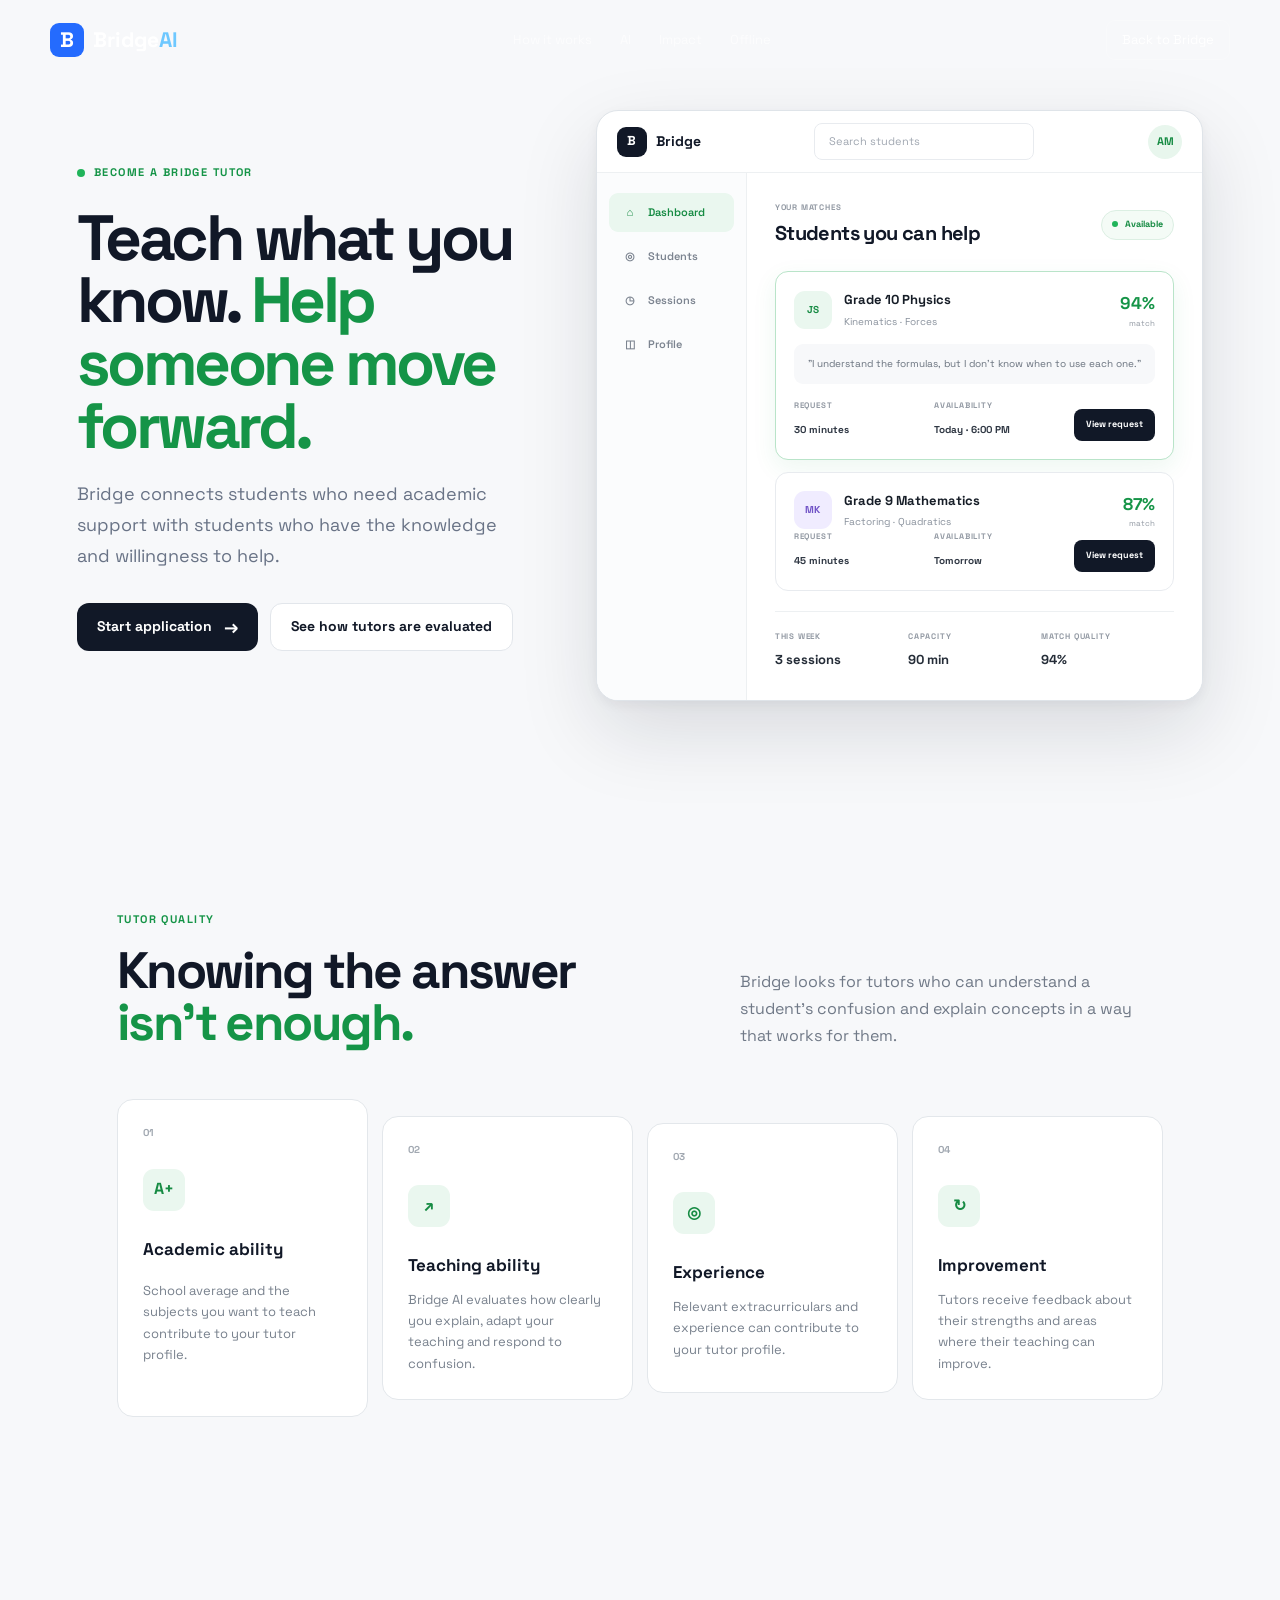
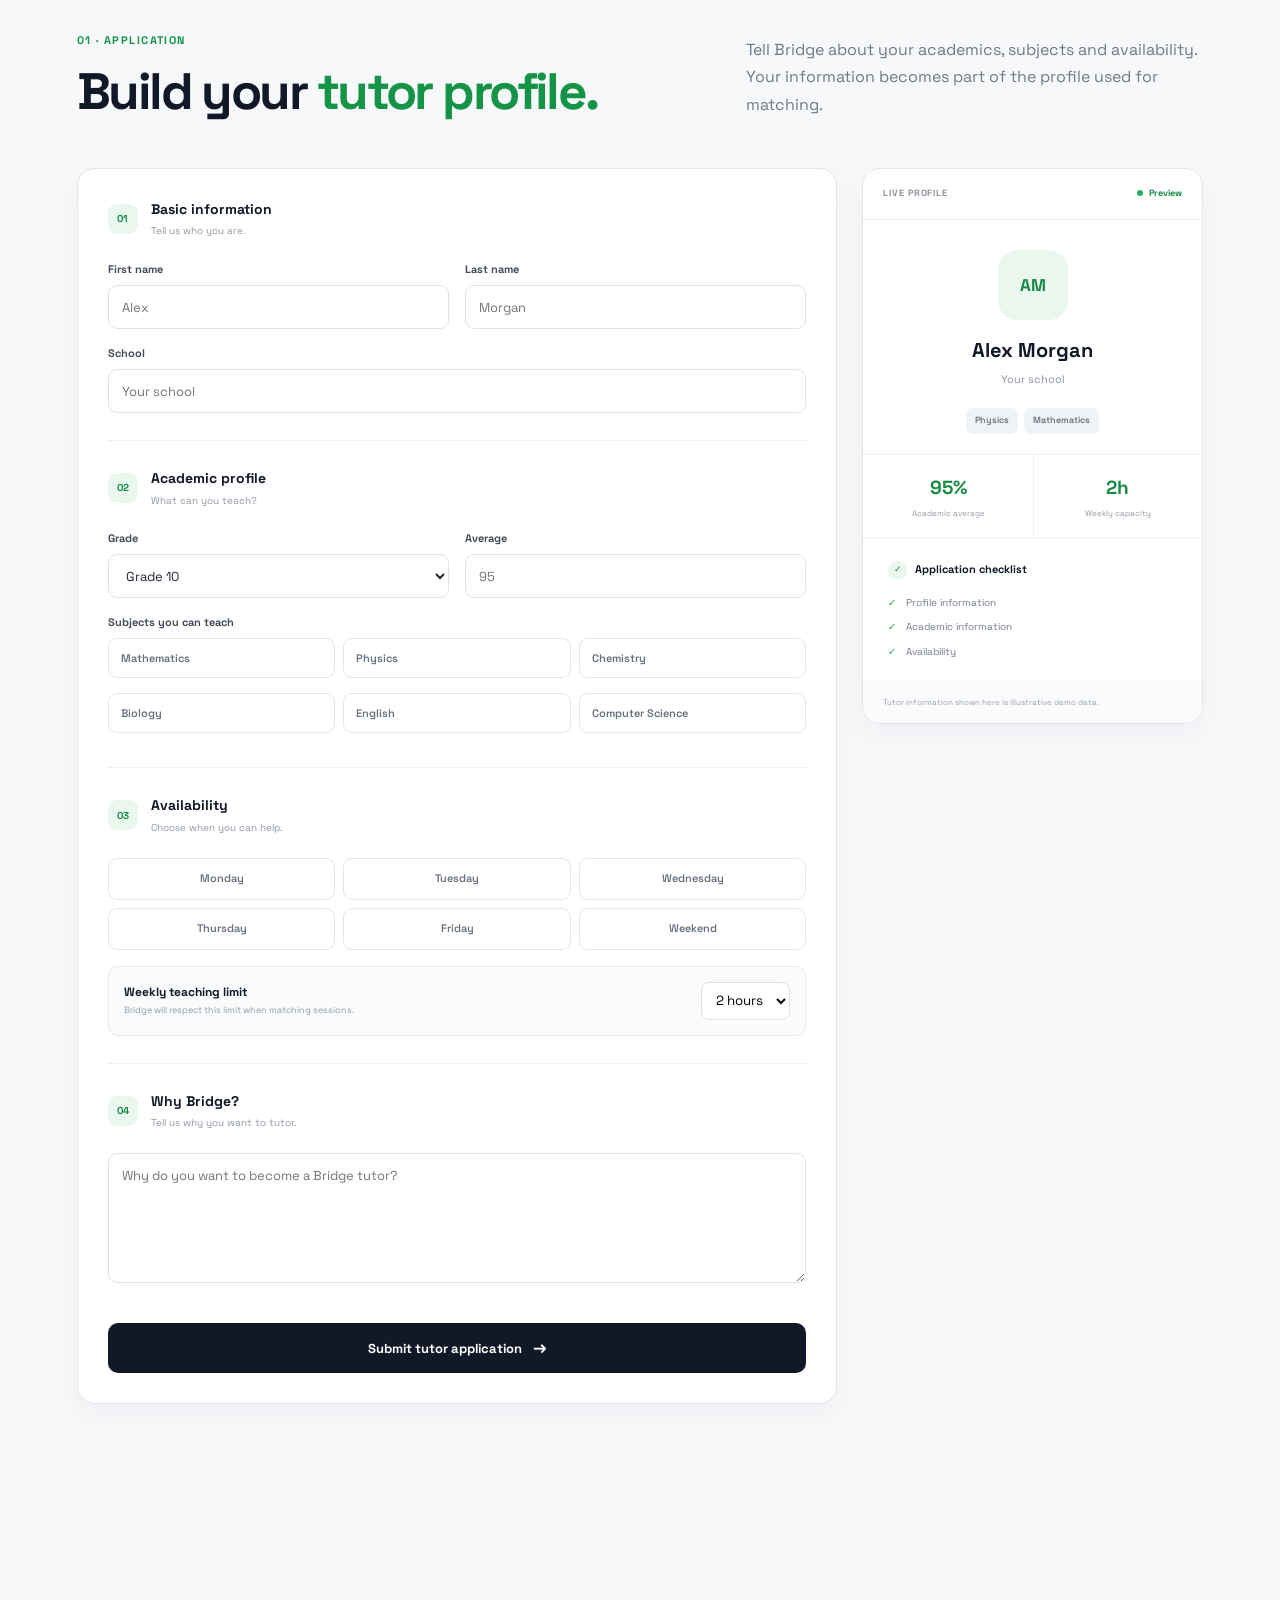
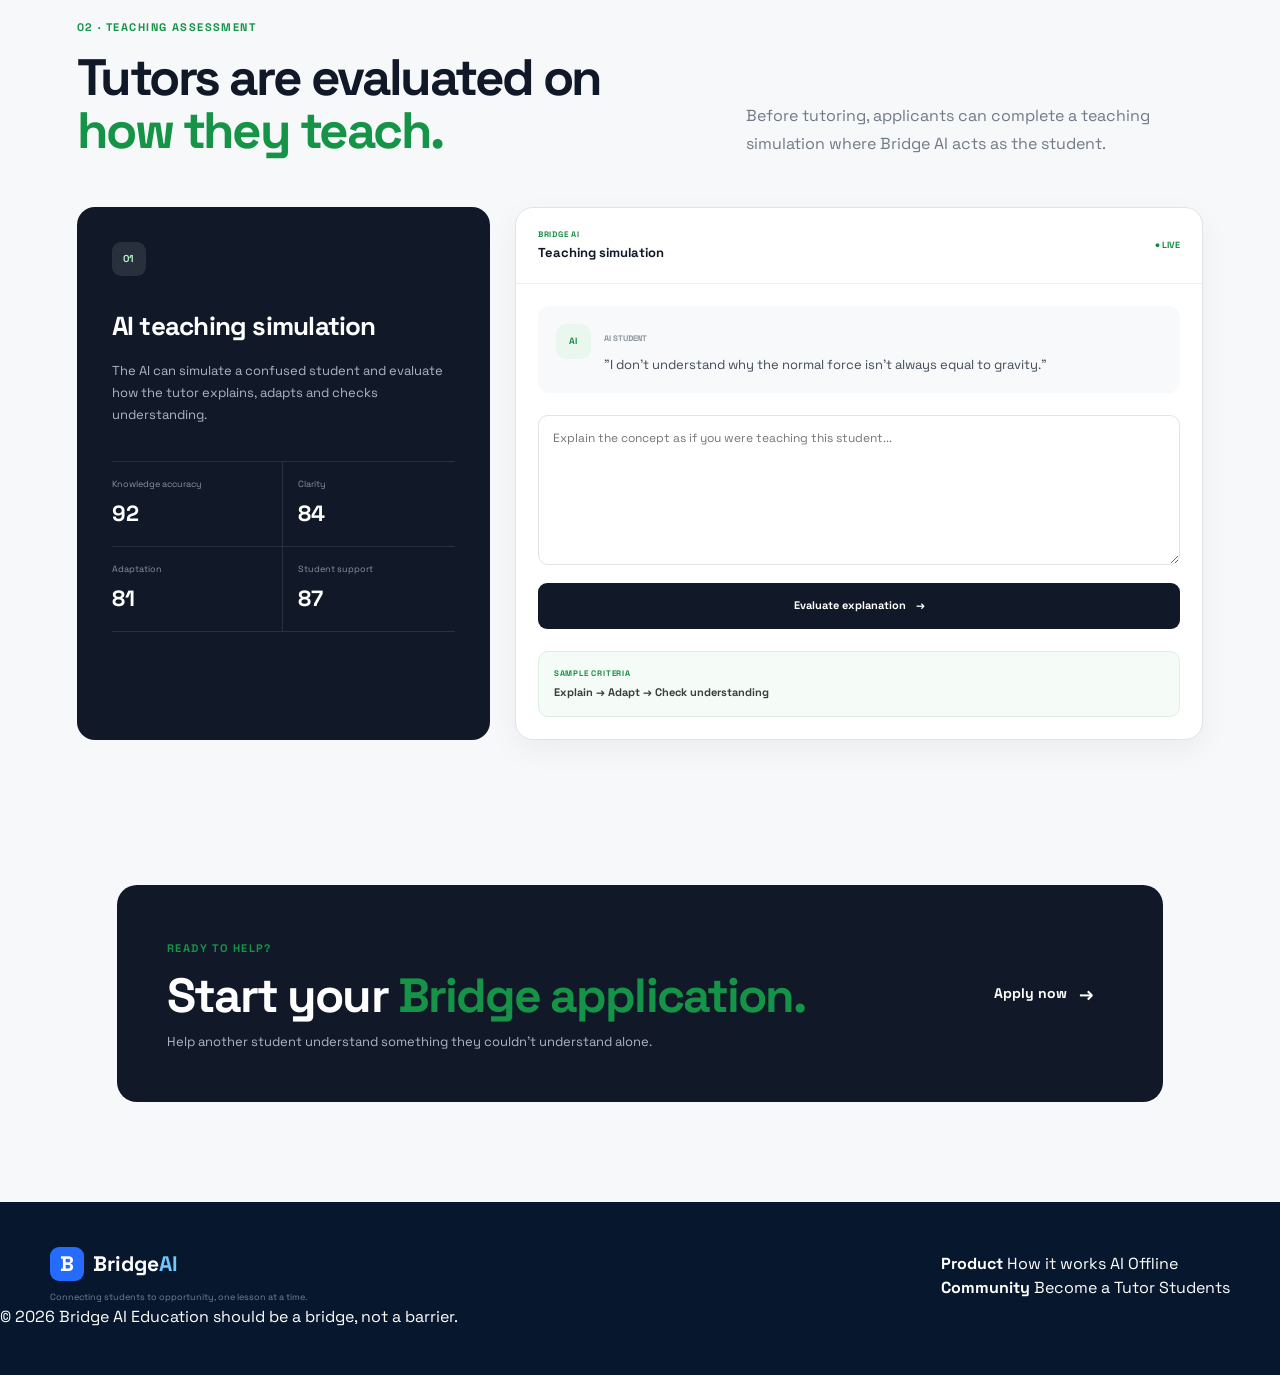
==== commit 603809b4: "v70" ====
--- a/tutor.html
+++ b/tutor.html
@@ -1,26 +1,13 @@
 <!DOCTYPE html>
 <html lang="en">
-
 <head>
     <meta charset="UTF-8">
-
-    <meta
-        name="viewport"
-        content="width=device-width, initial-scale=1.0"
-    >
+    <meta name="viewport" content="width=device-width, initial-scale=1.0">
 
     <title>Become a Bridge Tutor</title>
 
-    <link
-        rel="preconnect"
-        href="https://fonts.googleapis.com"
-    >
-
-    <link
-        rel="preconnect"
-        href="https://fonts.gstatic.com"
-        crossorigin
-    >
+    <link rel="preconnect" href="https://fonts.googleapis.com">
+    <link rel="preconnect" href="https://fonts.gstatic.com" crossorigin>
 
     <link
         href="https://fonts.googleapis.com/css2?family=Space+Grotesk:wght@400;500;600;700&display=swap"
@@ -30,1233 +17,895 @@
     <link rel="stylesheet" href="style.css">
 </head>
 
-
 <body class="tutor-page">
 
-
-<!-- NAVBAR -->
+<!-- =========================
+     NAVIGATION
+========================= -->
 
 <nav class="navbar">
-
     <div class="nav-container">
 
         <a href="index.html" class="logo">
-
-            <div class="logo-mark">
-                B
-            </div>
-
+            <div class="logo-mark">B</div>
             <span>
                 Bridge<span class="logo-ai">AI</span>
             </span>
-
         </a>
 
-
         <div class="nav-links">
-
-            <a href="index.html#how">
-                How it works
-            </a>
-
-            <a href="index.html#ai">
-                AI
-            </a>
-
-            <a href="index.html#impact">
-                Impact
-            </a>
-
-            <a href="index.html#offline">
-                Offline
-            </a>
-
-        </div>
-
-
-        <a
-            href="index.html"
-            class="nav-button"
-        >
+            <a href="index.html#how">How it works</a>
+            <a href="index.html#ai">AI</a>
+            <a href="index.html#impact">Impact</a>
+            <a href="index.html#offline">Offline</a>
+        </div>
+
+        <a href="index.html" class="nav-button">
             Back to Bridge
         </a>
 
     </div>
-
 </nav>
 
 
-
-<!-- TUTOR HERO -->
-
-<section class="hero tutor-hero">
-
-    <div class="hero-background"></div>
-
-
-    <div class="hero-content">
-
-        <div class="eyebrow">
-
-            <span class="eyebrow-dot"></span>
-
+<!-- =========================
+     HERO
+========================= -->
+
+<section class="tutor-clean-hero">
+
+    <div class="tutor-hero-copy">
+
+        <div class="tutor-eyebrow">
+            <span></span>
             BECOME A BRIDGE TUTOR
-
-        </div>
-
+        </div>
 
         <h1>
-
             Teach what you know.
-            <span>Change what comes next.</span>
-
+            <em>Help someone move forward.</em>
         </h1>
 
-
-        <p class="hero-subtitle">
-
-            Bridge connects students who need support
-            with students who have the knowledge and
-            willingness to teach.
-
+        <p>
+            Bridge connects students who need academic support
+            with students who have the knowledge and willingness
+            to help.
         </p>
 
-
-        <div class="hero-buttons">
-
-            <a
-                href="#application"
-                class="button button-primary"
+        <div class="tutor-hero-actions">
+            <a href="#application" class="tutor-primary-button">
+                Start application
+                <span>→</span>
+            </a>
+
+            <a href="#simulation" class="tutor-secondary-button">
+                See how tutors are evaluated
+            </a>
+        </div>
+
+    </div>
+
+
+    <!-- APP MOCKUP -->
+
+    <div class="tutor-app-mockup">
+
+        <div class="mockup-topbar">
+
+            <div class="mockup-brand">
+                <div>B</div>
+                <span>Bridge</span>
+            </div>
+
+            <div class="mockup-search">
+                Search students
+            </div>
+
+            <div class="mockup-avatar">
+                AM
+            </div>
+
+        </div>
+
+
+        <div class="mockup-body">
+
+            <aside class="mockup-sidebar">
+
+                <div class="mockup-side active">
+                    <span>⌂</span>
+                    Dashboard
+                </div>
+
+                <div class="mockup-side">
+                    <span>◎</span>
+                    Students
+                </div>
+
+                <div class="mockup-side">
+                    <span>◷</span>
+                    Sessions
+                </div>
+
+                <div class="mockup-side">
+                    <span>◫</span>
+                    Profile
+                </div>
+
+            </aside>
+
+
+            <main class="mockup-main">
+
+                <div class="mockup-heading">
+
+                    <div>
+                        <small>YOUR MATCHES</small>
+                        <h3>Students you can help</h3>
+                    </div>
+
+                    <div class="mockup-online">
+                        <span></span>
+                        Available
+                    </div>
+
+                </div>
+
+
+                <!-- MATCH CARD -->
+
+                <div class="student-match-card best">
+
+                    <div class="student-match-top">
+
+                        <div class="student-icon">
+                            JS
+                        </div>
+
+                        <div>
+                            <strong>Grade 10 Physics</strong>
+                            <span>Kinematics · Forces</span>
+                        </div>
+
+                        <div class="match-score">
+                            <strong>94%</strong>
+                            <small>match</small>
+                        </div>
+
+                    </div>
+
+                    <div class="student-problem">
+                        "I understand the formulas, but I don't know
+                        when to use each one."
+                    </div>
+
+                    <div class="student-match-bottom">
+
+                        <div>
+                            <small>REQUEST</small>
+                            <strong>30 minutes</strong>
+                        </div>
+
+                        <div>
+                            <small>AVAILABILITY</small>
+                            <strong>Today · 6:00 PM</strong>
+                        </div>
+
+                        <button>
+                            View request
+                        </button>
+
+                    </div>
+
+                </div>
+
+
+                <!-- SECOND CARD -->
+
+                <div class="student-match-card">
+
+                    <div class="student-match-top">
+
+                        <div class="student-icon purple">
+                            MK
+                        </div>
+
+                        <div>
+                            <strong>Grade 9 Mathematics</strong>
+                            <span>Factoring · Quadratics</span>
+                        </div>
+
+                        <div class="match-score">
+                            <strong>87%</strong>
+                            <small>match</small>
+                        </div>
+
+                    </div>
+
+                    <div class="student-match-bottom">
+
+                        <div>
+                            <small>REQUEST</small>
+                            <strong>45 minutes</strong>
+                        </div>
+
+                        <div>
+                            <small>AVAILABILITY</small>
+                            <strong>Tomorrow</strong>
+                        </div>
+
+                        <button>
+                            View request
+                        </button>
+
+                    </div>
+
+                </div>
+
+
+                <div class="mockup-bottom-stats">
+
+                    <div>
+                        <small>THIS WEEK</small>
+                        <strong>3 sessions</strong>
+                    </div>
+
+                    <div>
+                        <small>CAPACITY</small>
+                        <strong>90 min</strong>
+                    </div>
+
+                    <div>
+                        <small>MATCH QUALITY</small>
+                        <strong>94%</strong>
+                    </div>
+
+                </div>
+
+            </main>
+
+        </div>
+
+    </div>
+
+</section>
+
+
+<!-- =========================
+     WHAT BRIDGE LOOKS FOR
+========================= -->
+
+<section id="requirements" class="tutor-section">
+
+    <div class="tutor-section-heading">
+
+        <div>
+            <span class="tutor-label">TUTOR QUALITY</span>
+
+            <h2>
+                Knowing the answer
+                <em>isn't enough.</em>
+            </h2>
+        </div>
+
+        <p>
+            Bridge looks for tutors who can understand a student's
+            confusion and explain concepts in a way that works for them.
+        </p>
+
+    </div>
+
+
+    <div class="quality-grid">
+
+        <div class="quality-card">
+            <div class="quality-number">01</div>
+            <div class="quality-icon">A+</div>
+
+            <h3>Academic ability</h3>
+
+            <p>
+                School average and the subjects you want to teach
+                contribute to your tutor profile.
+            </p>
+        </div>
+
+
+        <div class="quality-card">
+            <div class="quality-number">02</div>
+            <div class="quality-icon">↗</div>
+
+            <h3>Teaching ability</h3>
+
+            <p>
+                Bridge AI evaluates how clearly you explain,
+                adapt your teaching and respond to confusion.
+            </p>
+        </div>
+
+
+        <div class="quality-card">
+            <div class="quality-number">03</div>
+            <div class="quality-icon">◎</div>
+
+            <h3>Experience</h3>
+
+            <p>
+                Relevant extracurriculars and experience can
+                contribute to your tutor profile.
+            </p>
+        </div>
+
+
+        <div class="quality-card">
+            <div class="quality-number">04</div>
+            <div class="quality-icon">↻</div>
+
+            <h3>Improvement</h3>
+
+            <p>
+                Tutors receive feedback about their strengths
+                and areas where their teaching can improve.
+            </p>
+        </div>
+
+    </div>
+
+</section>
+
+
+<!-- =========================
+     APPLICATION
+========================= -->
+
+<section id="application" class="tutor-application-section">
+
+    <div class="tutor-section-heading">
+
+        <div>
+            <span class="tutor-label">01 · APPLICATION</span>
+
+            <h2>
+                Build your
+                <em>tutor profile.</em>
+            </h2>
+        </div>
+
+        <p>
+            Tell Bridge about your academics, subjects and availability.
+            Your information becomes part of the profile used for matching.
+        </p>
+
+    </div>
+
+
+    <div class="application-clean-layout">
+
+        <!-- FORM -->
+
+        <form id="tutorForm" class="clean-application-form">
+
+
+            <!-- BASIC INFORMATION -->
+
+            <div class="clean-form-block">
+
+                <div class="clean-form-heading">
+                    <span>01</span>
+
+                    <div>
+                        <strong>Basic information</strong>
+                        <small>Tell us who you are.</small>
+                    </div>
+                </div>
+
+
+                <div class="clean-form-grid">
+
+                    <div class="clean-field">
+                        <label for="firstName">First name</label>
+
+                        <input
+                            id="firstName"
+                            type="text"
+                            placeholder="Alex"
+                            required
+                        >
+                    </div>
+
+
+                    <div class="clean-field">
+                        <label for="lastName">Last name</label>
+
+                        <input
+                            id="lastName"
+                            type="text"
+                            placeholder="Morgan"
+                            required
+                        >
+                    </div>
+
+
+                    <div class="clean-field full">
+                        <label for="school">School</label>
+
+                        <input
+                            id="school"
+                            type="text"
+                            placeholder="Your school"
+                            required
+                        >
+                    </div>
+
+                </div>
+
+            </div>
+
+
+            <!-- ACADEMICS -->
+
+            <div class="clean-form-block">
+
+                <div class="clean-form-heading">
+                    <span>02</span>
+
+                    <div>
+                        <strong>Academic profile</strong>
+                        <small>What can you teach?</small>
+                    </div>
+                </div>
+
+
+                <div class="clean-form-grid">
+
+                    <div class="clean-field">
+
+                        <label for="grade">Grade</label>
+
+                        <select id="grade">
+
+                            <option>Grade 9</option>
+
+                            <option selected>
+                                Grade 10
+                            </option>
+
+                            <option>Grade 11</option>
+
+                            <option>Grade 12</option>
+
+                            <option>University</option>
+
+                        </select>
+
+                    </div>
+
+
+                    <div class="clean-field">
+
+                        <label for="average">Average</label>
+
+                        <input
+                            id="average"
+                            type="number"
+                            min="0"
+                            max="100"
+                            placeholder="95"
+                            required
+                        >
+
+                    </div>
+
+
+                    <div class="clean-field full">
+
+                        <label>
+                            Subjects you can teach
+                        </label>
+
+                        <div class="subject-grid">
+
+                            <label class="subject-option">
+                                <input
+                                    type="checkbox"
+                                    value="Mathematics"
+                                >
+                                <span>Mathematics</span>
+                            </label>
+
+
+                            <label class="subject-option">
+                                <input
+                                    type="checkbox"
+                                    value="Physics"
+                                >
+                                <span>Physics</span>
+                            </label>
+
+
+                            <label class="subject-option">
+                                <input
+                                    type="checkbox"
+                                    value="Chemistry"
+                                >
+                                <span>Chemistry</span>
+                            </label>
+
+
+                            <label class="subject-option">
+                                <input
+                                    type="checkbox"
+                                    value="Biology"
+                                >
+                                <span>Biology</span>
+                            </label>
+
+
+                            <label class="subject-option">
+                                <input
+                                    type="checkbox"
+                                    value="English"
+                                >
+                                <span>English</span>
+                            </label>
+
+
+                            <label class="subject-option">
+                                <input
+                                    type="checkbox"
+                                    value="Computer Science"
+                                >
+                                <span>Computer Science</span>
+                            </label>
+
+                        </div>
+
+                    </div>
+
+                </div>
+
+            </div>
+
+
+            <!-- AVAILABILITY -->
+
+            <div class="clean-form-block">
+
+                <div class="clean-form-heading">
+
+                    <span>03</span>
+
+                    <div>
+                        <strong>Availability</strong>
+                        <small>Choose when you can help.</small>
+                    </div>
+
+                </div>
+
+
+                <div class="availability-clean-grid">
+
+                    <label>
+                        <input type="checkbox">
+                        <span>Monday</span>
+                    </label>
+
+                    <label>
+                        <input type="checkbox">
+                        <span>Tuesday</span>
+                    </label>
+
+                    <label>
+                        <input type="checkbox">
+                        <span>Wednesday</span>
+                    </label>
+
+                    <label>
+                        <input type="checkbox">
+                        <span>Thursday</span>
+                    </label>
+
+                    <label>
+                        <input type="checkbox">
+                        <span>Friday</span>
+                    </label>
+
+                    <label>
+                        <input type="checkbox">
+                        <span>Weekend</span>
+                    </label>
+
+                </div>
+
+
+                <div class="weekly-limit-clean">
+
+                    <div>
+                        <strong>Weekly teaching limit</strong>
+                        <span>
+                            Bridge will respect this limit when matching sessions.
+                        </span>
+                    </div>
+
+                    <select id="weeklyLimit">
+
+                        <option>1 hour</option>
+
+                        <option selected>
+                            2 hours
+                        </option>
+
+                        <option>3 hours</option>
+
+                        <option>5 hours</option>
+
+                    </select>
+
+                </div>
+
+            </div>
+
+
+            <!-- MOTIVATION -->
+
+            <div class="clean-form-block">
+
+                <div class="clean-form-heading">
+
+                    <span>04</span>
+
+                    <div>
+                        <strong>Why Bridge?</strong>
+                        <small>Tell us why you want to tutor.</small>
+                    </div>
+
+                </div>
+
+
+                <textarea
+                    id="motivation"
+                    rows="6"
+                    placeholder="Why do you want to become a Bridge tutor?"
+                    required
+                ></textarea>
+
+            </div>
+
+
+            <button
+                type="submit"
+                class="clean-submit"
             >
-                Start application →
-            </a>
-
-
-            <a
-                href="#requirements"
-                class="button button-secondary"
-            >
-                What we're looking for
-            </a>
-
-        </div>
-
-    </div>
-
-
-
-    <!-- TUTOR DASHBOARD VISUAL -->
-
-    <div class="hero-product">
-
-        <div class="floating-label label-one">
-
-            <span class="green-dot"></span>
-
-            Tutor verified
-
-        </div>
-
-
-        <div class="app-window">
-
-            <div class="window-header">
-
-                <div class="window-dots">
-                    <i></i>
-                    <i></i>
-                    <i></i>
-                </div>
-
-                <span>
-                    Bridge Tutor Dashboard
-                </span>
-
-                <div></div>
-
-            </div>
-
-
-            <div class="dashboard">
-
-                <aside class="sidebar">
-
-                    <div class="side-logo">
-                        B
-                    </div>
-
-
-                    <div class="side-item active">
-
-                        <span>⌂</span>
-
-                        Dashboard
-
-                    </div>
-
-
-                    <div class="side-item">
-
-                        <span>◎</span>
-
-                        Students
-
-                    </div>
-
-
-                    <div class="side-item">
-
-                        <span>□</span>
-
-                        Sessions
-
-                    </div>
-
-
-                    <div class="side-item">
-
-                        <span>◫</span>
-
-                        Profile
-
-                    </div>
-
-                </aside>
-
-
-
-                <main class="dashboard-main">
-
-                    <div class="dashboard-top">
-
-                        <div>
-
-                            <small>
-                                YOUR MATCHES
-                            </small>
-
-                            <h3>
-                                Students you can help
-                            </h3>
-
-                        </div>
-
-
-                        <div class="avatar">
-                            AM
-                        </div>
-
-                    </div>
-
-
-
-                    <!-- BEST MATCH -->
-
-                    <div class="question-card">
-
-                        <div class="question-icon">
-                            ✦
-                        </div>
-
-
-                        <div>
-
-                            <small>
-                                BEST MATCH
-                            </small>
-
-                            <h4>
-                                Grade 10 Physics
-                            </h4>
-
-                            <p>
-                                Student needs help with
-                                forces and elevator problems.
-                            </p>
-
-                        </div>
-
-
-                        <button>
-                            View request →
-                        </button>
-
-                    </div>
-
-
-
-                    <!-- SECOND MATCH -->
-
-                    <div class="question-card">
-
-                        <div class="question-icon">
-                            +
-                        </div>
-
-
-                        <div>
-
-                            <small>
-                                GOOD MATCH
-                            </small>
-
-                            <h4>
-                                Grade 10 Mathematics
-                            </h4>
-
-                            <p>
-                                Student needs help factoring
-                                quadratic expressions.
-                            </p>
-
-                        </div>
-
-
-                        <button>
-                            View request →
-                        </button>
-
-                    </div>
-
-
-
-                    <!-- STATS -->
-
-                    <div class="mini-grid">
-
-                        <div class="mini-card">
-
-                            <span>
-                                This week
-                            </span>
-
-                            <strong>
-                                3 sessions
-                            </strong>
-
-                            <small>
-                                90 minutes
-                            </small>
-
-                        </div>
-
-
-                        <div class="mini-card">
-
-                            <span>
-                                Match quality
-                            </span>
-
-                            <strong>
-                                94%
-                            </strong>
-
-                            <small>
-                                Excellent fit
-                            </small>
-
-                        </div>
-
-                    </div>
-
-                </main>
-
-            </div>
-
-        </div>
-
-    </div>
-
-</section>
-
-
-
-<!-- REQUIREMENTS -->
-
-<section
-    id="requirements"
-    class="section"
->
-
-    <div class="section-container">
-
-        <div class="section-header">
-
-            <div class="section-label">
-                WHO WE'RE LOOKING FOR
-            </div>
-
-
-            <h2>
-
-                Great tutors aren't
-                just <span>great students.</span>
-
-            </h2>
-
-
-            <p>
-
-                We want people who can communicate,
-                listen, adapt and genuinely care about
-                helping another student understand.
-
-            </p>
-
-        </div>
-
-
-
-        <div class="workflow-grid">
-
-
-            <div class="workflow-card">
-
-                <div class="step-number">
-                    01
-                </div>
-
-                <div class="workflow-icon">
-                    A+
-                </div>
-
-                <h3>
-                    Strong academics
-                </h3>
-
-                <p>
-                    Tutors should demonstrate strong
-                    understanding in the subjects they
-                    want to teach.
-                </p>
-
-            </div>
-
-
-
-            <div class="workflow-card">
-
-                <div class="step-number">
-                    02
-                </div>
-
-                <div class="workflow-icon">
-                    ↗
-                </div>
-
-                <h3>
-                    Communication
-                </h3>
-
-                <p>
-                    Being able to explain something
-                    clearly matters more than simply
-                    knowing the answer.
-                </p>
-
-            </div>
-
-
-
-            <div class="workflow-card">
-
-                <div class="step-number">
-                    03
-                </div>
-
-                <div class="workflow-icon">
-                    ◎
-                </div>
-
-                <h3>
-                    Reliability
-                </h3>
-
-                <p>
-                    Students need tutors who respect
-                    their commitments and show up
-                    prepared.
-                </p>
-
-            </div>
-
-
-
-            <div class="workflow-card">
-
-                <div class="step-number">
-                    04
-                </div>
-
-                <div class="workflow-icon">
-                    ♥
-                </div>
-
-                <h3>
-                    Empathy
-                </h3>
-
-                <p>
-                    The best tutor remembers what it
-                    felt like to not understand something.
-                </p>
-
-            </div>
-
-        </div>
-
-    </div>
-
-</section>
-
-
-
-<!-- APPLICATION -->
-
-<section
-    id="application"
-    class="section"
-    style="background:#f7f9fc;"
->
-
-    <div class="section-container">
-
-
-        <div class="split-heading">
-
-            <div>
-
-                <div class="section-label">
-                    TUTOR APPLICATION
-                </div>
-
-                <h2>
-
-                    Tell us about
-                    <span>yourself.</span>
-
-                </h2>
-
-            </div>
-
-
-            <p>
-
-                This prototype demonstrates how a tutor
-                application could work. A real Bridge
-                implementation would store this information
-                securely in a backend.
-
-            </p>
-
-        </div>
-
-
-
-        <div class="tutor-application-layout">
-
-
-            <!-- APPLICATION FORM -->
-
-            <form
-                id="tutorForm"
-                class="application-form"
-            >
-
-
-                <!-- BASIC INFORMATION -->
-
-                <div class="form-section">
-
-                    <div class="form-title">
-                        01 · Basic information
-                    </div>
-
-
-                    <div class="form-grid">
-
-
-                        <div class="form-field">
-
-                            <label>
-                                First name
-                            </label>
-
-                            <input
-                                id="firstName"
-                                type="text"
-                                placeholder="Alex"
-                                required
-                            >
-
-                        </div>
-
-
-
-                        <div class="form-field">
-
-                            <label>
-                                Last name
-                            </label>
-
-                            <input
-                                id="lastName"
-                                type="text"
-                                placeholder="Morgan"
-                                required
-                            >
-
-                        </div>
-
-
-
-                        <div class="form-field full">
-
-                            <label>
-                                School
-                            </label>
-
-                            <input
-                                id="school"
-                                type="text"
-                                placeholder="Your school"
-                                required
-                            >
-
-                        </div>
-
-                    </div>
-
-                </div>
-
-
-
-                <!-- ACADEMICS -->
-
-                <div class="form-section">
-
-                    <div class="form-title">
-                        02 · Academics
-                    </div>
-
-
-                    <div class="form-grid">
-
-
-                        <div class="form-field">
-
-                            <label>
-                                Grade
-                            </label>
-
-                            <select id="grade">
-
-                                <option>
-                                    Grade 9
-                                </option>
-
-                                <option selected>
-                                    Grade 10
-                                </option>
-
-                                <option>
-                                    Grade 11
-                                </option>
-
-                                <option>
-                                    Grade 12
-                                </option>
-
-                                <option>
-                                    University
-                                </option>
-
-                            </select>
-
-                        </div>
-
-
-
-                        <div class="form-field">
-
-                            <label>
-                                Average
-                            </label>
-
-                            <input
-                                id="average"
-                                type="number"
-                                min="0"
-                                max="100"
-                                placeholder="95"
-                                required
-                            >
-
-                        </div>
-
-
-
-                        <div class="form-field full">
-
-                            <label>
-                                Subjects you can teach
-                            </label>
-
-
-                            <div class="checkbox-grid">
-
-
-                                <label class="check">
-
-                                    <input
-                                        type="checkbox"
-                                        value="Mathematics"
-                                    >
-
-                                    Mathematics
-
-                                </label>
-
-
-
-                                <label class="check">
-
-                                    <input
-                                        type="checkbox"
-                                        value="Physics"
-                                    >
-
-                                    Physics
-
-                                </label>
-
-
-
-                                <label class="check">
-
-                                    <input
-                                        type="checkbox"
-                                        value="Chemistry"
-                                    >
-
-                                    Chemistry
-
-                                </label>
-
-
-
-                                <label class="check">
-
-                                    <input
-                                        type="checkbox"
-                                        value="Biology"
-                                    >
-
-                                    Biology
-
-                                </label>
-
-
-
-                                <label class="check">
-
-                                    <input
-                                        type="checkbox"
-                                        value="English"
-                                    >
-
-                                    English
-
-                                </label>
-
-
-
-                                <label class="check">
-
-                                    <input
-                                        type="checkbox"
-                                        value="Computer Science"
-                                    >
-
-                                    Computer Science
-
-                                </label>
-
-
-                            </div>
-
-                        </div>
-
-                    </div>
-
-                </div>
-
-
-
-                <!-- AVAILABILITY -->
-
-                <div class="form-section">
-
-                    <div class="form-title">
-                        03 · Availability
-                    </div>
-
-
-                    <div class="availability-grid">
-
-
-                        <label class="availability">
-
-                            <input type="checkbox">
-
-                            <span>
-                                Monday
-                            </span>
-
-                        </label>
-
-
-
-                        <label class="availability">
-
-                            <input type="checkbox">
-
-                            <span>
-                                Tuesday
-                            </span>
-
-                        </label>
-
-
-
-                        <label class="availability">
-
-                            <input type="checkbox">
-
-                            <span>
-                                Wednesday
-                            </span>
-
-                        </label>
-
-
-
-                        <label class="availability">
-
-                            <input type="checkbox">
-
-                            <span>
-                                Thursday
-                            </span>
-
-                        </label>
-
-
-
-                        <label class="availability">
-
-                            <input type="checkbox">
-
-                            <span>
-                                Friday
-                            </span>
-
-                        </label>
-
-
-
-                        <label class="availability">
-
-                            <input type="checkbox">
-
-                            <span>
-                                Weekend
-                            </span>
-
-                        </label>
-
-
-                    </div>
-
-
-
-                    <div class="limit-box">
-
-                        <div>
-
-                            <strong>
-                                Weekly teaching limit
-                            </strong>
-
-                            <span>
-                                Protect your workload.
-                            </span>
-
-                        </div>
-
-
-                        <select id="weeklyLimit">
-
-                            <option>
-                                1 hour
-                            </option>
-
-                            <option selected>
-                                2 hours
-                            </option>
-
-                            <option>
-                                3 hours
-                            </option>
-
-                            <option>
-                                5 hours
-                            </option>
-
-                        </select>
-
-                    </div>
-
-                </div>
-
-
-
-                <!-- MOTIVATION -->
-
-                <div class="form-section">
-
-                    <div class="form-title">
-                        04 · Why Bridge?
-                    </div>
-
-
-                    <textarea
-                        id="motivation"
-                        rows="6"
-                        placeholder="Why do you want to become a Bridge tutor?"
-                        required
-                    ></textarea>
-
-                </div>
-
-
-
-                <button
-                    type="submit"
-                    class="submit-button"
-                >
-                    Submit tutor application →
-                </button>
-
-            </form>
-
-
-
-            <!-- LIVE PROFILE -->
-
-            <aside class="profile-preview">
-
-                <div class="preview-label">
-                    LIVE PROFILE PREVIEW
-                </div>
-
-
-                <div class="preview-avatar">
+                Submit tutor application
+                <span>→</span>
+            </button>
+
+        </form>
+
+
+        <!-- PROFILE PREVIEW -->
+
+        <aside class="clean-profile-card">
+
+            <div class="profile-card-top">
+
+                <span>LIVE PROFILE</span>
+
+                <div class="profile-status">
+                    <span></span>
+                    Preview
+                </div>
+
+            </div>
+
+
+            <div class="profile-main">
+
+                <div class="profile-avatar-large">
                     AM
                 </div>
-
 
                 <h3 id="previewName">
                     Alex Morgan
                 </h3>
 
-
                 <p id="previewSchool">
                     Your school
                 </p>
 
-
-
-                <div class="preview-tags">
+            </div>
+
+
+            <div class="profile-tags">
+
+                <span>Physics</span>
+
+                <span>Mathematics</span>
+
+            </div>
+
+
+            <div class="profile-metrics">
+
+                <div>
+
+                    <strong id="previewAverage">
+                        95%
+                    </strong>
 
                     <span>
-                        Physics
+                        Academic average
                     </span>
 
+                </div>
+
+
+                <div>
+
+                    <strong>
+                        2h
+                    </strong>
+
                     <span>
-                        Mathematics
+                        Weekly capacity
                     </span>
 
                 </div>
 
-
-
-                <div class="preview-stats">
-
-
-                    <div>
-
-                        <strong id="previewAverage">
-                            95%
-                        </strong>
-
-                        <span>
-                            Academic average
-                        </span>
-
-                    </div>
-
-
-
-                    <div>
-
-                        <strong>
-                            2h
-                        </strong>
-
-                        <span>
-                            Weekly capacity
-                        </span>
-
-                    </div>
-
-
-                </div>
-
-
-
-                <div class="verification-box">
-
-                    <span class="green-dot"></span>
-
-
-                    <div>
-
-                        <strong>
-                            Application checklist
-                        </strong>
-
-
-                        <small>
-                            Profile information
-                        </small>
-
-
-                        <small>
-                            Academic information
-                        </small>
-
-
-                        <small>
-                            Availability
-                        </small>
-
-                    </div>
-
-                </div>
-
-
-
-                <div class="preview-note">
-
-                    Tutor information shown here is
-                    illustrative demo data.
-
-                </div>
-
-            </aside>
-
-        </div>
+            </div>
+
+
+            <div class="profile-checklist">
+
+                <div class="profile-check-title">
+                    <span class="check-circle">✓</span>
+
+                    <strong>
+                        Application checklist
+                    </strong>
+                </div>
+
+                <div>
+                    <span class="tiny-check">✓</span>
+                    Profile information
+                </div>
+
+                <div>
+                    <span class="tiny-check">✓</span>
+                    Academic information
+                </div>
+
+                <div>
+                    <span class="tiny-check">✓</span>
+                    Availability
+                </div>
+
+            </div>
+
+
+            <div class="profile-card-footer">
+                Tutor information shown here is illustrative demo data.
+            </div>
+
+        </aside>
 
     </div>
 
 </section>
 
 
-
-<!-- AI ASSESSMENT -->
-
-<section class="ai-section section">
-
-    <div class="section-container">
-
-
-        <div class="section-header">
-
-            <div class="section-label">
-                TUTOR QUALITY
-            </div>
-
+<!-- =========================
+     AI TEACHING ASSESSMENT
+========================= -->
+
+<section id="simulation" class="tutor-simulation-section">
+
+    <div class="tutor-section-heading">
+
+        <div>
+
+            <span class="tutor-label">
+                02 · TEACHING ASSESSMENT
+            </span>
 
             <h2>
-
-                Teaching quality
-                should be <span>measurable.</span>
-
+                Tutors are evaluated on
+                <em>how they teach.</em>
             </h2>
 
+        </div>
+
+        <p>
+            Before tutoring, applicants can complete a teaching
+            simulation where Bridge AI acts as the student.
+        </p>
+
+    </div>
+
+
+    <div class="simulation-clean-layout">
+
+        <!-- LEFT -->
+
+        <div class="simulation-explanation">
+
+            <div class="simulation-number">
+                01
+            </div>
+
+            <h3>
+                AI teaching simulation
+            </h3>
 
             <p>
-
-                Bridge can use an AI teaching simulation
-                as one component of tutor evaluation.
-                It is designed to test how applicants explain,
-                adapt and respond to misunderstandings.
-
+                The AI can simulate a confused student and evaluate
+                how the tutor explains, adapts and checks understanding.
             </p>
 
-        </div>
-
-
-
-        <div class="ai-grid">
-
-
-            <!-- EXPLAIN -->
-
-            <div class="ai-card">
-
-                <div class="ai-card-icon">
-                    01
-                </div>
-
-                <small>
-                    EXPLAIN
-                </small>
-
-                <h3>
-                    Can they make a difficult concept simple?
-                </h3>
-
-
-                <ul class="feature-list">
-
-                    <li>
-                        Clarity
-                    </li>
-
-                    <li>
-                        Correctness
-                    </li>
-
-                    <li>
-                        Appropriate examples
-                    </li>
-
-                </ul>
-
-            </div>
-
-
-
-            <!-- ADAPT -->
-
-            <div class="ai-card">
-
-                <div class="ai-card-icon">
-                    02
-                </div>
-
-                <small>
-                    ADAPT
-                </small>
-
-                <h3>
-                    Can they change their explanation?
-                </h3>
-
-
-                <ul class="feature-list">
-
-                    <li>
-                        Detects confusion
-                    </li>
-
-                    <li>
-                        Uses alternative explanations
-                    </li>
-
-                    <li>
-                        Adjusts difficulty
-                    </li>
-
-                </ul>
-
-            </div>
-
-
-
-            <!-- TEACH -->
-
-            <div class="ai-card">
-
-                <div class="ai-card-icon">
-                    03
-                </div>
-
-                <small>
-                    TEACH
-                </small>
-
-                <h3>
-                    Can they guide instead of giving answers?
-                </h3>
-
-
-                <ul class="feature-list">
-
-                    <li>
-                        Socratic questioning
-                    </li>
-
-                    <li>
-                        Encourages reasoning
-                    </li>
-
-                    <li>
-                        Gives useful feedback
-                    </li>
-
-                </ul>
-
-            </div>
-
-        </div>
-
-
-
-        <!-- AI TEACHING SIMULATION -->
-
-        <div class="tutor-simulation">
-
-
-            <div class="simulation-header">
-
-                <span>
-                    AI TEACHING SIMULATION
+
+            <div class="simulation-metrics">
+
+                <div>
+                    <span>Knowledge accuracy</span>
+                    <strong>92</strong>
+                </div>
+
+                <div>
+                    <span>Clarity</span>
+                    <strong>84</strong>
+                </div>
+
+                <div>
+                    <span>Adaptation</span>
+                    <strong>81</strong>
+                </div>
+
+                <div>
+                    <span>Student support</span>
+                    <strong>87</strong>
+                </div>
+
+            </div>
+
+        </div>
+
+
+        <!-- RIGHT -->
+
+        <div class="simulation-interface">
+
+            <div class="simulation-interface-header">
+
+                <div>
+                    <span>BRIDGE AI</span>
+                    <strong>Teaching simulation</strong>
+                </div>
+
+                <span class="simulation-live">
+                    ● LIVE
                 </span>
 
-                <small>
-                    Illustrative prototype
-                </small>
-
-            </div>
-
-
-
-            <div class="simulation-question">
-
-                <small>
-                    STUDENT
-                </small>
-
-                <p>
-                    "I don't understand why the normal force
-                    isn't always equal to gravity."
-                </p>
-
-            </div>
-
+            </div>
+
+
+            <div class="simulation-student">
+
+                <div class="ai-student-avatar">
+                    AI
+                </div>
+
+                <div>
+
+                    <small>AI STUDENT</small>
+
+                    <p>
+                        "I don't understand why the normal force
+                        isn't always equal to gravity."
+                    </p>
+
+                </div>
+
+            </div>
 
 
             <div class="simulation-input">
@@ -1266,13 +915,12 @@
                     placeholder="Explain the concept as if you were teaching this student..."
                 ></textarea>
 
-
                 <button id="evaluateTeaching">
                     Evaluate explanation
+                    <span>→</span>
                 </button>
 
             </div>
-
 
 
             <div
@@ -1280,17 +928,13 @@
                 class="evaluation-result"
             >
 
-                <div>
-
-                    <span>
-                        SAMPLE CRITERIA
-                    </span>
-
-                    <strong>
-                        Explain → Adapt → Check understanding
-                    </strong>
-
-                </div>
+                <span>
+                    SAMPLE CRITERIA
+                </span>
+
+                <strong>
+                    Explain → Adapt → Check understanding
+                </strong>
 
             </div>
 
@@ -1301,69 +945,53 @@
 </section>
 
 
-
-<!-- FINAL CTA -->
-
-<section class="tutor-cta section">
-
-    <div class="section-container">
-
-        <div class="cta-box">
-
-
-            <div class="cta-content">
-
-                <div class="section-label">
-                    READY TO HELP?
-                </div>
-
-
-                <h2>
-
-                    Start your
-                    <span>Bridge application.</span>
-
-                </h2>
-
-
-                <p>
-
-                    A small amount of your time can make
-                    a meaningful difference for another student.
-
-                </p>
-
-
-                <a
-                    href="#application"
-                    class="button button-light"
-                >
-                    Apply now →
-                </a>
-
-            </div>
-
-        </div>
+<!-- =========================
+     FINAL CTA
+========================= -->
+
+<section class="tutor-final-section">
+
+    <div class="tutor-final-box">
+
+        <div>
+
+            <span class="tutor-label">
+                READY TO HELP?
+            </span>
+
+            <h2>
+                Start your
+                <em>Bridge application.</em>
+            </h2>
+
+            <p>
+                Help another student understand something
+                they couldn't understand alone.
+            </p>
+
+        </div>
+
+        <a href="#application" class="tutor-primary-button">
+            Apply now
+            <span>→</span>
+        </a>
 
     </div>
 
 </section>
 
 
-
-<!-- FOOTER -->
+<!-- =========================
+     FOOTER
+========================= -->
 
 <footer>
 
     <div class="footer-container">
 
-
         <div class="footer-brand">
 
-            <a
-                href="index.html"
-                class="logo"
-            >
+            <a href="index.html" class="logo">
 
                 <div class="logo-mark">
                     B
@@ -1374,7 +1002,6 @@
                 </span>
 
             </a>
-
 
             <p>
                 Connecting students to opportunity,
@@ -1384,27 +1011,20 @@
         </div>
 
 
-
         <div class="footer-links">
 
-
             <div>
 
-                <strong>
-                    Product
-                </strong>
-
+                <strong>Product</strong>
 
                 <a href="index.html#how">
                     How it works
                 </a>
 
-
                 <a href="index.html#ai">
                     AI
                 </a>
 
-
                 <a href="index.html#offline">
                     Offline
                 </a>
@@ -1412,19 +1032,14 @@
             </div>
 
 
-
             <div>
 
-                <strong>
-                    Community
-                </strong>
-
+                <strong>Community</strong>
 
                 <a href="#application">
                     Become a Tutor
                 </a>
 
-
                 <a href="index.html">
                     Students
                 </a>
@@ -1436,14 +1051,12 @@
     </div>
 
 
-
     <div class="footer-bottom">
 
         <span>
             © 2026 Bridge AI
         </span>
 
-
         <span>
             Education should be a bridge, not a barrier.
         </span>
@@ -1453,9 +1066,7 @@
 </footer>
 
 
-
 <script src="tutor.js"></script>
 
 </body>
-
 </html>
--- a/style.css
+++ b/style.css
@@ -2956,4 +2956,1552 @@
   .phone {
     transform: scale(.9);
   }
+}
+
+/* =========================================================
+   BRIDGE TUTOR PAGE — CLEAN UI
+   Add this to the VERY BOTTOM of style.css
+========================================================= */
+
+.tutor-page {
+    background: #f7f8fa;
+    color: #111827;
+}
+
+
+/* ---------------------------------------------------------
+   HERO
+--------------------------------------------------------- */
+
+.tutor-clean-hero {
+    max-width: 1400px;
+    margin: 0 auto;
+    padding: 110px 6% 100px;
+
+    display: grid;
+    grid-template-columns: 0.85fr 1.15fr;
+    gap: 70px;
+
+    align-items: center;
+}
+
+.tutor-hero-copy {
+    max-width: 620px;
+}
+
+.tutor-eyebrow,
+.tutor-label {
+    display: inline-flex;
+    align-items: center;
+    gap: 9px;
+
+    font-size: 11px;
+    font-weight: 700;
+    letter-spacing: 0.13em;
+    color: #159447;
+}
+
+.tutor-eyebrow span {
+    width: 8px;
+    height: 8px;
+    border-radius: 50%;
+    background: #20b45a;
+}
+
+.tutor-hero-copy h1 {
+    margin: 22px 0 22px;
+
+    font-size: clamp(48px, 5vw, 78px);
+    line-height: 0.98;
+    letter-spacing: -0.055em;
+}
+
+.tutor-hero-copy h1 em,
+.tutor-section-heading h2 em,
+.tutor-final-box h2 em {
+    color: #159447;
+    font-style: normal;
+}
+
+.tutor-hero-copy p {
+    max-width: 570px;
+
+    color: #697386;
+    font-size: 18px;
+    line-height: 1.7;
+}
+
+.tutor-hero-actions {
+    display: flex;
+    flex-wrap: wrap;
+    gap: 12px;
+    margin-top: 32px;
+}
+
+.tutor-primary-button,
+.tutor-secondary-button {
+    min-height: 48px;
+    padding: 0 20px;
+
+    border-radius: 12px;
+
+    display: inline-flex;
+    align-items: center;
+    justify-content: center;
+    gap: 12px;
+
+    text-decoration: none;
+    font-size: 14px;
+    font-weight: 700;
+
+    transition: 0.2s ease;
+}
+
+.tutor-primary-button {
+    background: #111827;
+    color: white;
+}
+
+.tutor-primary-button:hover {
+    transform: translateY(-2px);
+    background: #202938;
+}
+
+.tutor-primary-button span {
+    font-size: 18px;
+}
+
+.tutor-secondary-button {
+    background: white;
+    color: #111827;
+    border: 1px solid #e2e6eb;
+}
+
+.tutor-secondary-button:hover {
+    border-color: #c8cfd8;
+}
+
+
+/* ---------------------------------------------------------
+   APP MOCKUP
+--------------------------------------------------------- */
+
+.tutor-app-mockup {
+    overflow: hidden;
+
+    border: 1px solid #dfe4e9;
+    border-radius: 22px;
+
+    background: white;
+
+    box-shadow:
+        0 30px 80px rgba(17, 24, 39, 0.13),
+        0 4px 12px rgba(17, 24, 39, 0.05);
+}
+
+.mockup-topbar {
+    height: 62px;
+
+    padding: 0 20px;
+
+    display: flex;
+    align-items: center;
+    justify-content: space-between;
+
+    border-bottom: 1px solid #edf0f2;
+}
+
+.mockup-brand {
+    display: flex;
+    align-items: center;
+    gap: 9px;
+
+    font-size: 14px;
+    font-weight: 700;
+}
+
+.mockup-brand div {
+    width: 30px;
+    height: 30px;
+
+    border-radius: 9px;
+
+    display: grid;
+    place-items: center;
+
+    background: #111827;
+    color: white;
+
+    font-size: 13px;
+}
+
+.mockup-search {
+    width: 220px;
+
+    padding: 9px 14px;
+
+    border: 1px solid #e8ebef;
+    border-radius: 8px;
+
+    color: #a0a7b1;
+    font-size: 11px;
+}
+
+.mockup-avatar {
+    width: 34px;
+    height: 34px;
+
+    display: grid;
+    place-items: center;
+
+    border-radius: 50%;
+    background: #e8f6ed;
+    color: #168b43;
+
+    font-size: 11px;
+    font-weight: 700;
+}
+
+.mockup-body {
+    display: grid;
+    grid-template-columns: 150px 1fr;
+    min-height: 430px;
+}
+
+.mockup-sidebar {
+    padding: 20px 12px;
+
+    border-right: 1px solid #edf0f2;
+    background: #fbfcfd;
+}
+
+.mockup-side {
+    padding: 11px 12px;
+    margin-bottom: 5px;
+
+    display: flex;
+    align-items: center;
+    gap: 9px;
+
+    border-radius: 9px;
+
+    color: #7c8490;
+    font-size: 11px;
+    font-weight: 600;
+}
+
+.mockup-side span {
+    width: 18px;
+    text-align: center;
+}
+
+.mockup-side.active {
+    background: #eaf7ef;
+    color: #168b43;
+}
+
+.mockup-main {
+    padding: 28px;
+    background: #fff;
+}
+
+.mockup-heading {
+    display: flex;
+    align-items: center;
+    justify-content: space-between;
+
+    margin-bottom: 22px;
+}
+
+.mockup-heading small,
+.student-match-bottom small,
+.mockup-bottom-stats small {
+    display: block;
+
+    margin-bottom: 5px;
+
+    color: #9299a3;
+
+    font-size: 8px;
+    font-weight: 700;
+    letter-spacing: 0.1em;
+}
+
+.mockup-heading h3 {
+    margin: 0;
+
+    font-size: 20px;
+    letter-spacing: -0.03em;
+}
+
+.mockup-online {
+    padding: 7px 10px;
+
+    border: 1px solid #dcefe3;
+    border-radius: 20px;
+
+    color: #168b43;
+    background: #f4fbf6;
+
+    font-size: 9px;
+    font-weight: 700;
+}
+
+.mockup-online span {
+    display: inline-block;
+
+    width: 6px;
+    height: 6px;
+
+    margin-right: 5px;
+
+    border-radius: 50%;
+    background: #20b45a;
+}
+
+
+/* ---------------------------------------------------------
+   STUDENT MATCH CARDS
+--------------------------------------------------------- */
+
+.student-match-card {
+    padding: 18px;
+
+    margin-bottom: 12px;
+
+    border: 1px solid #e8ebef;
+    border-radius: 13px;
+
+    background: white;
+
+    transition: 0.2s ease;
+}
+
+.student-match-card:hover {
+    border-color: #cfd6de;
+    transform: translateY(-1px);
+}
+
+.student-match-card.best {
+    border-color: #b9e4c9;
+    box-shadow: 0 8px 25px rgba(21, 148, 71, 0.08);
+}
+
+.student-match-top {
+    display: flex;
+    align-items: center;
+    gap: 12px;
+}
+
+.student-icon {
+    width: 38px;
+    height: 38px;
+
+    flex: 0 0 auto;
+
+    display: grid;
+    place-items: center;
+
+    border-radius: 11px;
+
+    background: #eaf7ef;
+    color: #168b43;
+
+    font-size: 10px;
+    font-weight: 700;
+}
+
+.student-icon.purple {
+    background: #f0ecff;
+    color: #7154c7;
+}
+
+.student-match-top > div:nth-child(2) {
+    min-width: 0;
+    flex: 1;
+}
+
+.student-match-top strong {
+    display: block;
+
+    color: #161d27;
+
+    font-size: 13px;
+}
+
+.student-match-top span {
+    display: block;
+
+    margin-top: 3px;
+
+    color: #89919c;
+    font-size: 10px;
+}
+
+.match-score {
+    text-align: right;
+}
+
+.match-score strong {
+    color: #159447;
+    font-size: 17px;
+}
+
+.match-score small {
+    display: block;
+
+    color: #9299a3;
+    font-size: 8px;
+}
+
+.student-problem {
+    margin: 15px 0;
+
+    padding: 12px 14px;
+
+    border-radius: 9px;
+
+    background: #f7f8fa;
+
+    color: #68717d;
+
+    font-size: 10px;
+    line-height: 1.55;
+}
+
+.student-match-bottom {
+    display: grid;
+    grid-template-columns: 1fr 1fr auto;
+
+    gap: 15px;
+    align-items: end;
+}
+
+.student-match-bottom strong {
+    font-size: 10px;
+    color: #303844;
+}
+
+.student-match-bottom button {
+    border: 0;
+    border-radius: 8px;
+
+    padding: 9px 12px;
+
+    background: #111827;
+    color: white;
+
+    font-size: 9px;
+    font-weight: 700;
+
+    cursor: pointer;
+}
+
+.mockup-bottom-stats {
+    display: grid;
+    grid-template-columns: repeat(3, 1fr);
+
+    margin-top: 20px;
+
+    border-top: 1px solid #edf0f2;
+    padding-top: 18px;
+}
+
+.mockup-bottom-stats strong {
+    font-size: 13px;
+    color: #252d38;
+}
+
+
+/* ---------------------------------------------------------
+   GENERAL SECTIONS
+--------------------------------------------------------- */
+
+.tutor-section,
+.tutor-application-section,
+.tutor-simulation-section {
+    max-width: 1200px;
+    margin: 0 auto;
+    padding: 105px 6%;
+}
+
+.tutor-section-heading {
+    display: grid;
+    grid-template-columns: 1fr 0.75fr;
+
+    gap: 60px;
+
+    align-items: end;
+
+    margin-bottom: 50px;
+}
+
+.tutor-section-heading h2 {
+    max-width: 650px;
+
+    margin: 14px 0 0;
+
+    font-size: clamp(38px, 4vw, 58px);
+    line-height: 1.02;
+    letter-spacing: -0.05em;
+}
+
+.tutor-section-heading p {
+    margin: 0;
+
+    color: #707987;
+    font-size: 16px;
+    line-height: 1.7;
+}
+
+
+/* ---------------------------------------------------------
+   QUALITY CARDS
+--------------------------------------------------------- */
+
+.quality-grid {
+    display: grid;
+    grid-template-columns: repeat(4, 1fr);
+    gap: 14px;
+}
+
+.quality-card {
+    min-height: 270px;
+
+    padding: 25px;
+
+    border: 1px solid #e3e7eb;
+    border-radius: 16px;
+
+    background: white;
+
+    position: relative;
+
+    transition: 0.2s ease;
+}
+
+.quality-card:hover {
+    transform: translateY(-3px);
+
+    border-color: #cfd6de;
+
+    box-shadow: 0 15px 35px rgba(17, 24, 39, 0.07);
+}
+
+.quality-number {
+    color: #a1a8b1;
+
+    font-size: 10px;
+    font-weight: 700;
+}
+
+.quality-icon {
+    width: 42px;
+    height: 42px;
+
+    margin: 28px 0 25px;
+
+    display: grid;
+    place-items: center;
+
+    border-radius: 11px;
+
+    background: #eaf7ef;
+    color: #168b43;
+
+    font-weight: 700;
+}
+
+.quality-card h3 {
+    margin: 0 0 10px;
+
+    font-size: 17px;
+}
+
+.quality-card p {
+    margin: 0;
+
+    color: #78818d;
+
+    font-size: 13px;
+    line-height: 1.65;
+}
+
+
+/* ---------------------------------------------------------
+   APPLICATION
+--------------------------------------------------------- */
+
+.tutor-application-section {
+    max-width: 1400px;
+}
+
+.application-clean-layout {
+    display: grid;
+    grid-template-columns: minmax(0, 1.45fr) minmax(300px, 0.65fr);
+    gap: 25px;
+
+    align-items: start;
+}
+
+.clean-application-form,
+.clean-profile-card {
+    background: white;
+
+    border: 1px solid #e1e6eb;
+    border-radius: 18px;
+
+    box-shadow: 0 10px 30px rgba(17, 24, 39, 0.04);
+}
+
+.clean-application-form {
+    padding: 30px;
+}
+
+.clean-form-block {
+    padding: 27px 0;
+
+    border-bottom: 1px solid #edf0f2;
+}
+
+.clean-form-block:first-child {
+    padding-top: 0;
+}
+
+.clean-form-block:last-of-type {
+    border-bottom: 0;
+}
+
+.clean-form-heading {
+    display: flex;
+    align-items: center;
+    gap: 13px;
+
+    margin-bottom: 22px;
+}
+
+.clean-form-heading > span {
+    width: 30px;
+    height: 30px;
+
+    display: grid;
+    place-items: center;
+
+    border-radius: 9px;
+
+    background: #eaf7ef;
+    color: #168b43;
+
+    font-size: 10px;
+    font-weight: 700;
+}
+
+.clean-form-heading strong {
+    display: block;
+
+    font-size: 14px;
+}
+
+.clean-form-heading small {
+    display: block;
+
+    margin-top: 3px;
+
+    color: #9199a4;
+    font-size: 10px;
+}
+
+.clean-form-grid {
+    display: grid;
+    grid-template-columns: 1fr 1fr;
+    gap: 16px;
+}
+
+.clean-field.full {
+    grid-column: 1 / -1;
+}
+
+.clean-field label {
+    display: block;
+
+    margin-bottom: 7px;
+
+    color: #444d59;
+
+    font-size: 11px;
+    font-weight: 700;
+}
+
+.clean-field input,
+.clean-field select,
+.clean-application-form textarea {
+    width: 100%;
+
+    box-sizing: border-box;
+
+    border: 1px solid #dfe4e9;
+    border-radius: 9px;
+
+    background: #fff;
+
+    color: #202733;
+
+    font-family: inherit;
+    font-size: 13px;
+
+    outline: none;
+
+    transition: 0.2s ease;
+}
+
+.clean-field input,
+.clean-field select {
+    height: 44px;
+    padding: 0 13px;
+}
+
+.clean-application-form textarea {
+    min-height: 130px;
+
+    padding: 13px;
+
+    resize: vertical;
+}
+
+.clean-field input:focus,
+.clean-field select:focus,
+.clean-application-form textarea:focus {
+    border-color: #43b86c;
+
+    box-shadow: 0 0 0 3px rgba(67, 184, 108, 0.1);
+}
+
+
+/* SUBJECTS */
+
+.subject-grid {
+    display: grid;
+    grid-template-columns: repeat(3, 1fr);
+    gap: 8px;
+}
+
+.subject-option {
+    cursor: pointer;
+}
+
+.subject-option input {
+    position: absolute;
+    opacity: 0;
+}
+
+.subject-option span {
+    min-height: 40px;
+
+    display: flex;
+    align-items: center;
+
+    padding: 0 12px;
+
+    border: 1px solid #e1e6eb;
+    border-radius: 9px;
+
+    background: white;
+
+    color: #66707d;
+
+    font-size: 11px;
+    font-weight: 600;
+
+    transition: 0.2s ease;
+}
+
+.subject-option input:checked + span {
+    border-color: #9edbb5;
+    background: #edf9f1;
+    color: #168b43;
+}
+
+
+/* AVAILABILITY */
+
+.availability-clean-grid {
+    display: grid;
+    grid-template-columns: repeat(3, 1fr);
+    gap: 8px;
+}
+
+.availability-clean-grid label {
+    cursor: pointer;
+}
+
+.availability-clean-grid input {
+    position: absolute;
+    opacity: 0;
+}
+
+.availability-clean-grid span {
+    height: 42px;
+
+    display: flex;
+    align-items: center;
+    justify-content: center;
+
+    border: 1px solid #e1e6eb;
+    border-radius: 9px;
+
+    color: #68727e;
+
+    font-size: 11px;
+    font-weight: 600;
+}
+
+.availability-clean-grid input:checked + span {
+    border-color: #9edbb5;
+    background: #edf9f1;
+    color: #168b43;
+}
+
+.weekly-limit-clean {
+    margin-top: 16px;
+
+    padding: 15px;
+
+    display: flex;
+    align-items: center;
+    justify-content: space-between;
+
+    border: 1px solid #e6e9ed;
+    border-radius: 10px;
+
+    background: #fafbfc;
+}
+
+.weekly-limit-clean strong {
+    display: block;
+
+    font-size: 12px;
+}
+
+.weekly-limit-clean span {
+    display: block;
+
+    margin-top: 3px;
+
+    color: #929aa4;
+    font-size: 9px;
+}
+
+.weekly-limit-clean select {
+    height: 38px;
+
+    padding: 0 10px;
+
+    border: 1px solid #dfe4e9;
+    border-radius: 8px;
+
+    background: white;
+
+    font-family: inherit;
+}
+
+
+/* SUBMIT */
+
+.clean-submit {
+    width: 100%;
+
+    height: 50px;
+
+    margin-top: 5px;
+
+    border: 0;
+    border-radius: 10px;
+
+    background: #111827;
+    color: white;
+
+    font-family: inherit;
+    font-size: 13px;
+    font-weight: 700;
+
+    cursor: pointer;
+
+    transition: 0.2s ease;
+}
+
+.clean-submit:hover {
+    background: #202938;
+}
+
+.clean-submit span {
+    margin-left: 8px;
+    font-size: 17px;
+}
+
+
+/* ---------------------------------------------------------
+   PROFILE PREVIEW
+--------------------------------------------------------- */
+
+.clean-profile-card {
+    position: sticky;
+    top: 100px;
+
+    overflow: hidden;
+}
+
+.profile-card-top {
+    padding: 18px 20px;
+
+    display: flex;
+    align-items: center;
+    justify-content: space-between;
+
+    border-bottom: 1px solid #edf0f2;
+}
+
+.profile-card-top > span {
+    color: #8a929d;
+
+    font-size: 9px;
+    font-weight: 700;
+    letter-spacing: 0.1em;
+}
+
+.profile-status {
+    color: #168b43;
+    font-size: 9px;
+    font-weight: 700;
+}
+
+.profile-status span {
+    display: inline-block;
+
+    width: 6px;
+    height: 6px;
+
+    margin-right: 4px;
+
+    border-radius: 50%;
+    background: #20b45a;
+}
+
+.profile-main {
+    padding: 30px 25px 20px;
+
+    text-align: center;
+}
+
+.profile-avatar-large {
+    width: 70px;
+    height: 70px;
+
+    margin: 0 auto 15px;
+
+    display: grid;
+    place-items: center;
+
+    border-radius: 20px;
+
+    background: #eaf7ef;
+    color: #168b43;
+
+    font-size: 17px;
+    font-weight: 700;
+}
+
+.profile-main h3 {
+    margin: 0;
+
+    font-size: 20px;
+}
+
+.profile-main p {
+    margin: 5px 0 0;
+
+    color: #8b939e;
+    font-size: 11px;
+}
+
+.profile-tags {
+    padding: 0 25px 20px;
+
+    display: flex;
+    flex-wrap: wrap;
+    justify-content: center;
+    gap: 6px;
+}
+
+.profile-tags span {
+    padding: 6px 9px;
+
+    border-radius: 7px;
+
+    background: #f0f3f5;
+
+    color: #68727e;
+
+    font-size: 9px;
+    font-weight: 600;
+}
+
+.profile-metrics {
+    display: grid;
+    grid-template-columns: 1fr 1fr;
+
+    border-top: 1px solid #edf0f2;
+    border-bottom: 1px solid #edf0f2;
+}
+
+.profile-metrics > div {
+    padding: 18px 10px;
+
+    text-align: center;
+}
+
+.profile-metrics > div + div {
+    border-left: 1px solid #edf0f2;
+}
+
+.profile-metrics strong {
+    display: block;
+
+    color: #168b43;
+
+    font-size: 19px;
+}
+
+.profile-metrics span {
+    display: block;
+
+    margin-top: 5px;
+
+    color: #9098a3;
+
+    font-size: 8px;
+}
+
+.profile-checklist {
+    padding: 22px 25px;
+}
+
+.profile-check-title {
+    display: flex;
+    align-items: center;
+    gap: 8px;
+
+    margin-bottom: 15px;
+
+    font-size: 11px;
+}
+
+.check-circle {
+    width: 19px;
+    height: 19px;
+
+    display: grid;
+    place-items: center;
+
+    border-radius: 50%;
+
+    background: #eaf7ef;
+    color: #168b43;
+
+    font-size: 9px;
+}
+
+.profile-checklist > div:not(.profile-check-title) {
+    margin-top: 9px;
+
+    color: #737c88;
+
+    font-size: 10px;
+}
+
+.tiny-check {
+    margin-right: 7px;
+
+    color: #20a957;
+}
+
+.profile-card-footer {
+    padding: 15px 20px;
+
+    background: #fafbfc;
+
+    color: #9aa1aa;
+
+    font-size: 8px;
+    line-height: 1.5;
+}
+
+
+/* ---------------------------------------------------------
+   AI SIMULATION
+--------------------------------------------------------- */
+
+.tutor-simulation-section {
+    max-width: 1400px;
+}
+
+.simulation-clean-layout {
+    display: grid;
+    grid-template-columns: 0.75fr 1.25fr;
+
+    gap: 25px;
+}
+
+.simulation-explanation {
+    padding: 35px;
+
+    border-radius: 18px;
+
+    background: #111827;
+    color: white;
+}
+
+.simulation-number {
+    width: 34px;
+    height: 34px;
+
+    margin-bottom: 30px;
+
+    display: grid;
+    place-items: center;
+
+    border-radius: 9px;
+
+    background: rgba(255,255,255,0.1);
+
+    color: #b9f0cb;
+
+    font-size: 10px;
+    font-weight: 700;
+}
+
+.simulation-explanation h3 {
+    margin: 0 0 14px;
+
+    font-size: 26px;
+    letter-spacing: -0.03em;
+}
+
+.simulation-explanation > p {
+    margin: 0;
+
+    color: #aeb6c1;
+
+    font-size: 13px;
+    line-height: 1.7;
+}
+
+.simulation-metrics {
+    margin-top: 35px;
+
+    display: grid;
+    grid-template-columns: 1fr 1fr;
+
+    border-top: 1px solid rgba(255,255,255,0.1);
+}
+
+.simulation-metrics div {
+    padding: 16px 0;
+
+    border-bottom: 1px solid rgba(255,255,255,0.1);
+}
+
+.simulation-metrics div:nth-child(odd) {
+    border-right: 1px solid rgba(255,255,255,0.1);
+    padding-right: 15px;
+}
+
+.simulation-metrics div:nth-child(even) {
+    padding-left: 15px;
+}
+
+.simulation-metrics span {
+    display: block;
+
+    color: #8993a0;
+
+    font-size: 9px;
+}
+
+.simulation-metrics strong {
+    display: block;
+
+    margin-top: 4px;
+
+    color: white;
+
+    font-size: 22px;
+}
+
+
+/* SIMULATION INTERFACE */
+
+.simulation-interface {
+    overflow: hidden;
+
+    border: 1px solid #dfe4e9;
+    border-radius: 18px;
+
+    background: white;
+
+    box-shadow: 0 10px 30px rgba(17,24,39,0.05);
+}
+
+.simulation-interface-header {
+    padding: 20px 22px;
+
+    display: flex;
+    align-items: center;
+    justify-content: space-between;
+
+    border-bottom: 1px solid #edf0f2;
+}
+
+.simulation-interface-header span:first-child {
+    display: block;
+
+    color: #168b43;
+
+    font-size: 8px;
+    font-weight: 700;
+    letter-spacing: 0.1em;
+}
+
+.simulation-interface-header strong {
+    display: block;
+
+    margin-top: 3px;
+
+    font-size: 13px;
+}
+
+.simulation-live {
+    color: #168b43;
+
+    font-size: 9px;
+    font-weight: 700;
+}
+
+.simulation-student {
+    margin: 22px;
+
+    padding: 18px;
+
+    display: flex;
+    gap: 13px;
+
+    border-radius: 12px;
+
+    background: #f7f9fa;
+}
+
+.ai-student-avatar {
+    width: 35px;
+    height: 35px;
+
+    flex: 0 0 auto;
+
+    display: grid;
+    place-items: center;
+
+    border-radius: 10px;
+
+    background: #eaf7ef;
+    color: #168b43;
+
+    font-size: 9px;
+    font-weight: 700;
+}
+
+.simulation-student small {
+    color: #8b939d;
+
+    font-size: 8px;
+    font-weight: 700;
+}
+
+.simulation-student p {
+    margin: 6px 0 0;
+
+    color: #424b57;
+
+    font-size: 13px;
+    line-height: 1.55;
+}
+
+.simulation-input {
+    padding: 0 22px 22px;
+}
+
+.simulation-input textarea {
+    width: 100%;
+    min-height: 150px;
+
+    box-sizing: border-box;
+
+    padding: 14px;
+
+    border: 1px solid #dfe4e9;
+    border-radius: 10px;
+
+    resize: vertical;
+
+    font-family: inherit;
+    font-size: 12px;
+
+    outline: none;
+}
+
+.simulation-input textarea:focus {
+    border-color: #43b86c;
+
+    box-shadow: 0 0 0 3px rgba(67,184,108,0.1);
+}
+
+.simulation-input button {
+    width: 100%;
+    height: 46px;
+
+    margin-top: 10px;
+
+    border: 0;
+    border-radius: 9px;
+
+    background: #111827;
+    color: white;
+
+    font-family: inherit;
+    font-size: 11px;
+    font-weight: 700;
+
+    cursor: pointer;
+}
+
+.simulation-input button span {
+    margin-left: 7px;
+}
+
+.evaluation-result {
+    margin: 0 22px 22px;
+    padding: 15px;
+
+    border: 1px solid #dcefe3;
+    border-radius: 10px;
+
+    background: #f5fbf7;
+}
+
+.evaluation-result span {
+    display: block;
+
+    color: #168b43;
+
+    font-size: 8px;
+    font-weight: 700;
+    letter-spacing: 0.1em;
+}
+
+.evaluation-result strong {
+    display: block;
+
+    margin-top: 5px;
+
+    color: #35413a;
+
+    font-size: 11px;
+}
+
+
+/* ---------------------------------------------------------
+   FINAL CTA
+--------------------------------------------------------- */
+
+.tutor-final-section {
+    max-width: 1200px;
+    margin: 0 auto;
+
+    padding: 40px 6% 100px;
+}
+
+.tutor-final-box {
+    padding: 50px;
+
+    display: flex;
+    align-items: center;
+    justify-content: space-between;
+    gap: 30px;
+
+    border-radius: 20px;
+
+    background: #111827;
+    color: white;
+}
+
+.tutor-final-box h2 {
+    margin: 12px 0;
+
+    font-size: clamp(32px, 4vw, 48px);
+    line-height: 1;
+    letter-spacing: -0.04em;
+}
+
+.tutor-final-box p {
+    margin: 0;
+
+    color: #aeb6c1;
+
+    font-size: 13px;
+}
+
+
+/* ---------------------------------------------------------
+   RESPONSIVE
+--------------------------------------------------------- */
+
+@media (max-width: 1050px) {
+
+    .tutor-clean-hero {
+        grid-template-columns: 1fr;
+    }
+
+    .tutor-hero-copy {
+        max-width: 750px;
+    }
+
+    .quality-grid {
+        grid-template-columns: 1fr 1fr;
+    }
+
+    .application-clean-layout {
+        grid-template-columns: 1fr;
+    }
+
+    .clean-profile-card {
+        position: static;
+    }
+
+    .simulation-clean-layout {
+        grid-template-columns: 1fr;
+    }
+
+}
+
+
+@media (max-width: 760px) {
+
+    .tutor-clean-hero,
+    .tutor-section,
+    .tutor-application-section,
+    .tutor-simulation-section {
+        padding-left: 5%;
+        padding-right: 5%;
+    }
+
+    .tutor-clean-hero {
+        padding-top: 70px;
+    }
+
+    .tutor-section-heading {
+        grid-template-columns: 1fr;
+        gap: 20px;
+    }
+
+    .quality-grid {
+        grid-template-columns: 1fr;
+    }
+
+    .clean-form-grid {
+        grid-template-columns: 1fr;
+    }
+
+    .clean-field.full {
+        grid-column: auto;
+    }
+
+    .subject-grid {
+        grid-template-columns: 1fr 1fr;
+    }
+
+    .availability-clean-grid {
+        grid-template-columns: 1fr 1fr;
+    }
+
+    .mockup-sidebar {
+        display: none;
+    }
+
+    .mockup-body {
+        grid-template-columns: 1fr;
+    }
+
+    .mockup-search {
+        display: none;
+    }
+
+    .mockup-main {
+        padding: 18px;
+    }
+
+    .student-match-bottom {
+        grid-template-columns: 1fr 1fr;
+    }
+
+    .student-match-bottom button {
+        grid-column: 1 / -1;
+        width: 100%;
+    }
+
+    .mockup-bottom-stats {
+        grid-template-columns: 1fr;
+        gap: 12px;
+    }
+
+    .tutor-final-box {
+        padding: 35px 25px;
+
+        flex-direction: column;
+        align-items: flex-start;
+    }
+
+}
+
+
+@media (max-width: 480px) {
+
+    .tutor-hero-copy h1 {
+        font-size: 45px;
+    }
+
+    .tutor-hero-actions {
+        flex-direction: column;
+    }
+
+    .tutor-primary-button,
+    .tutor-secondary-button {
+        width: 100%;
+    }
+
+    .subject-grid,
+    .availability-clean-grid {
+        grid-template-columns: 1fr;
+    }
+
+    .weekly-limit-clean {
+        align-items: flex-start;
+        flex-direction: column;
+        gap: 12px;
+    }
+
+    .weekly-limit-clean select {
+        width: 100%;
+    }
+
+    .simulation-explanation {
+        padding: 25px;
+    }
+
 }
